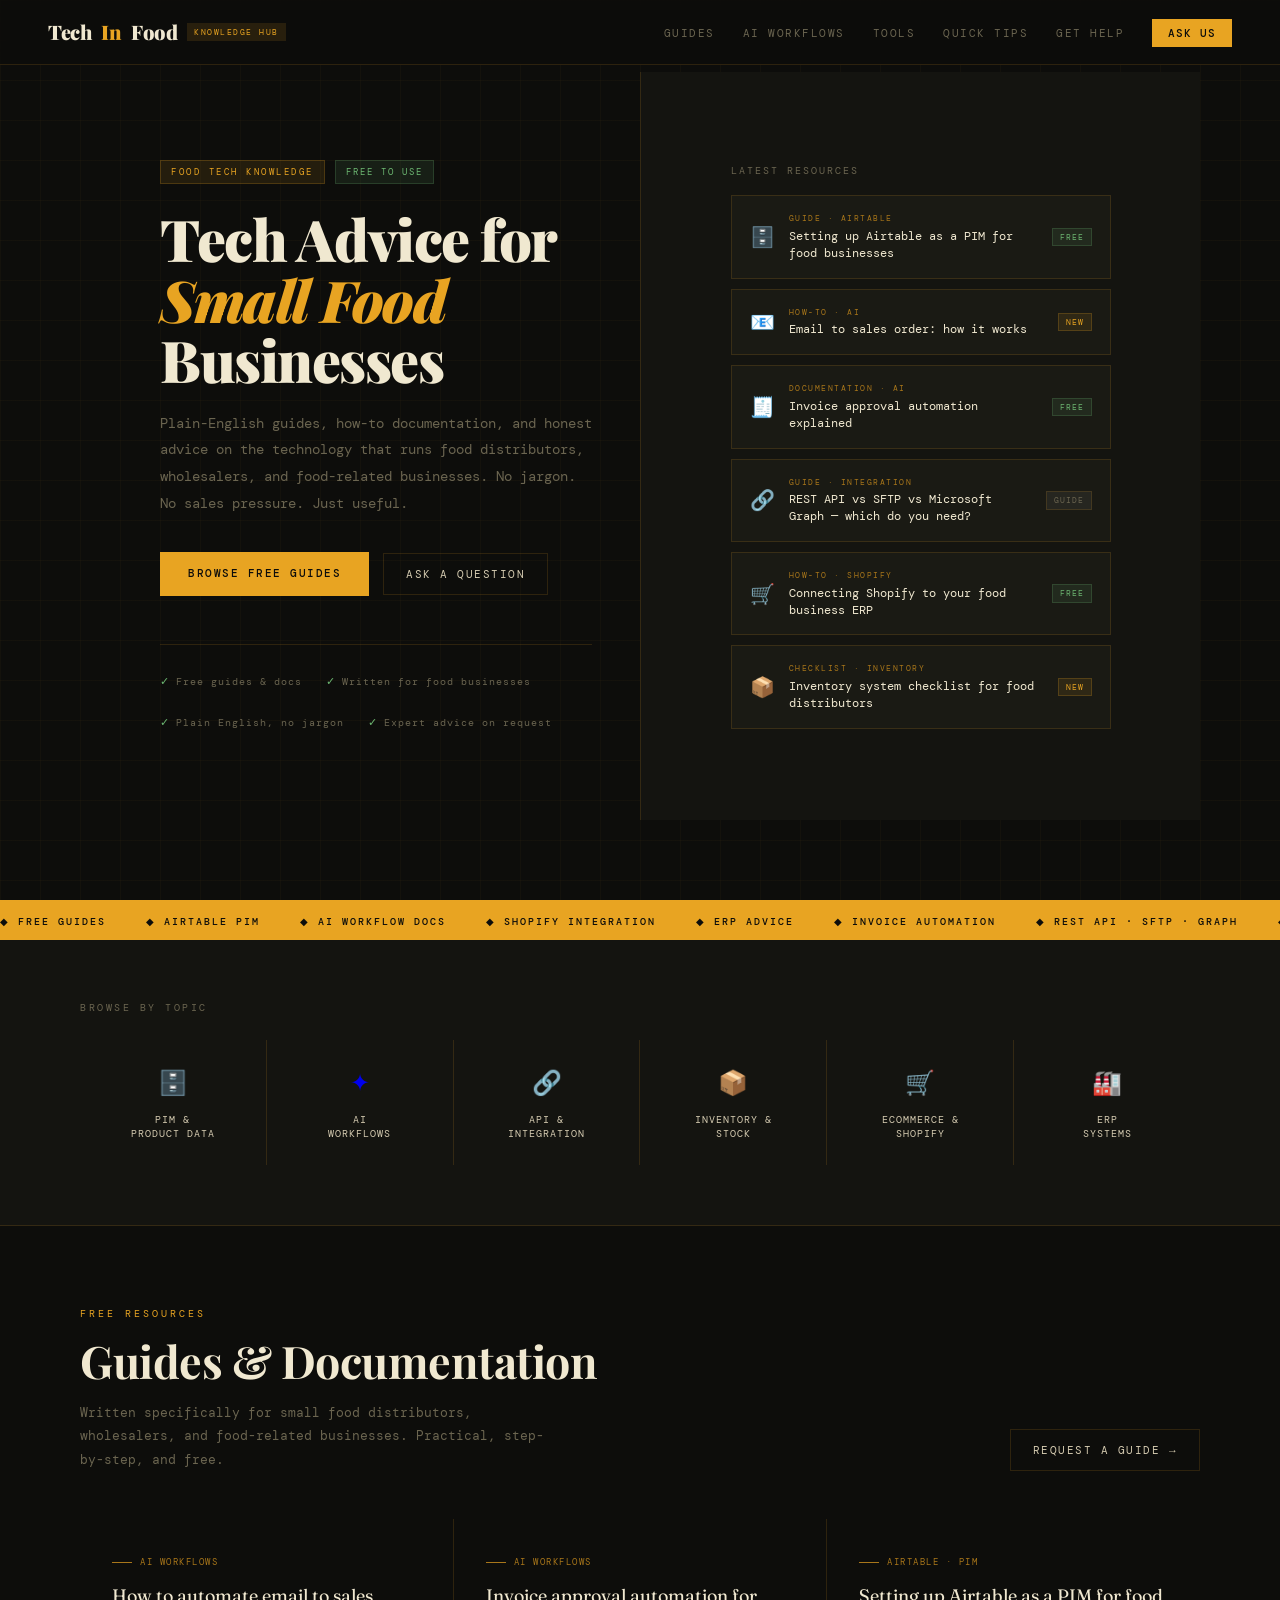
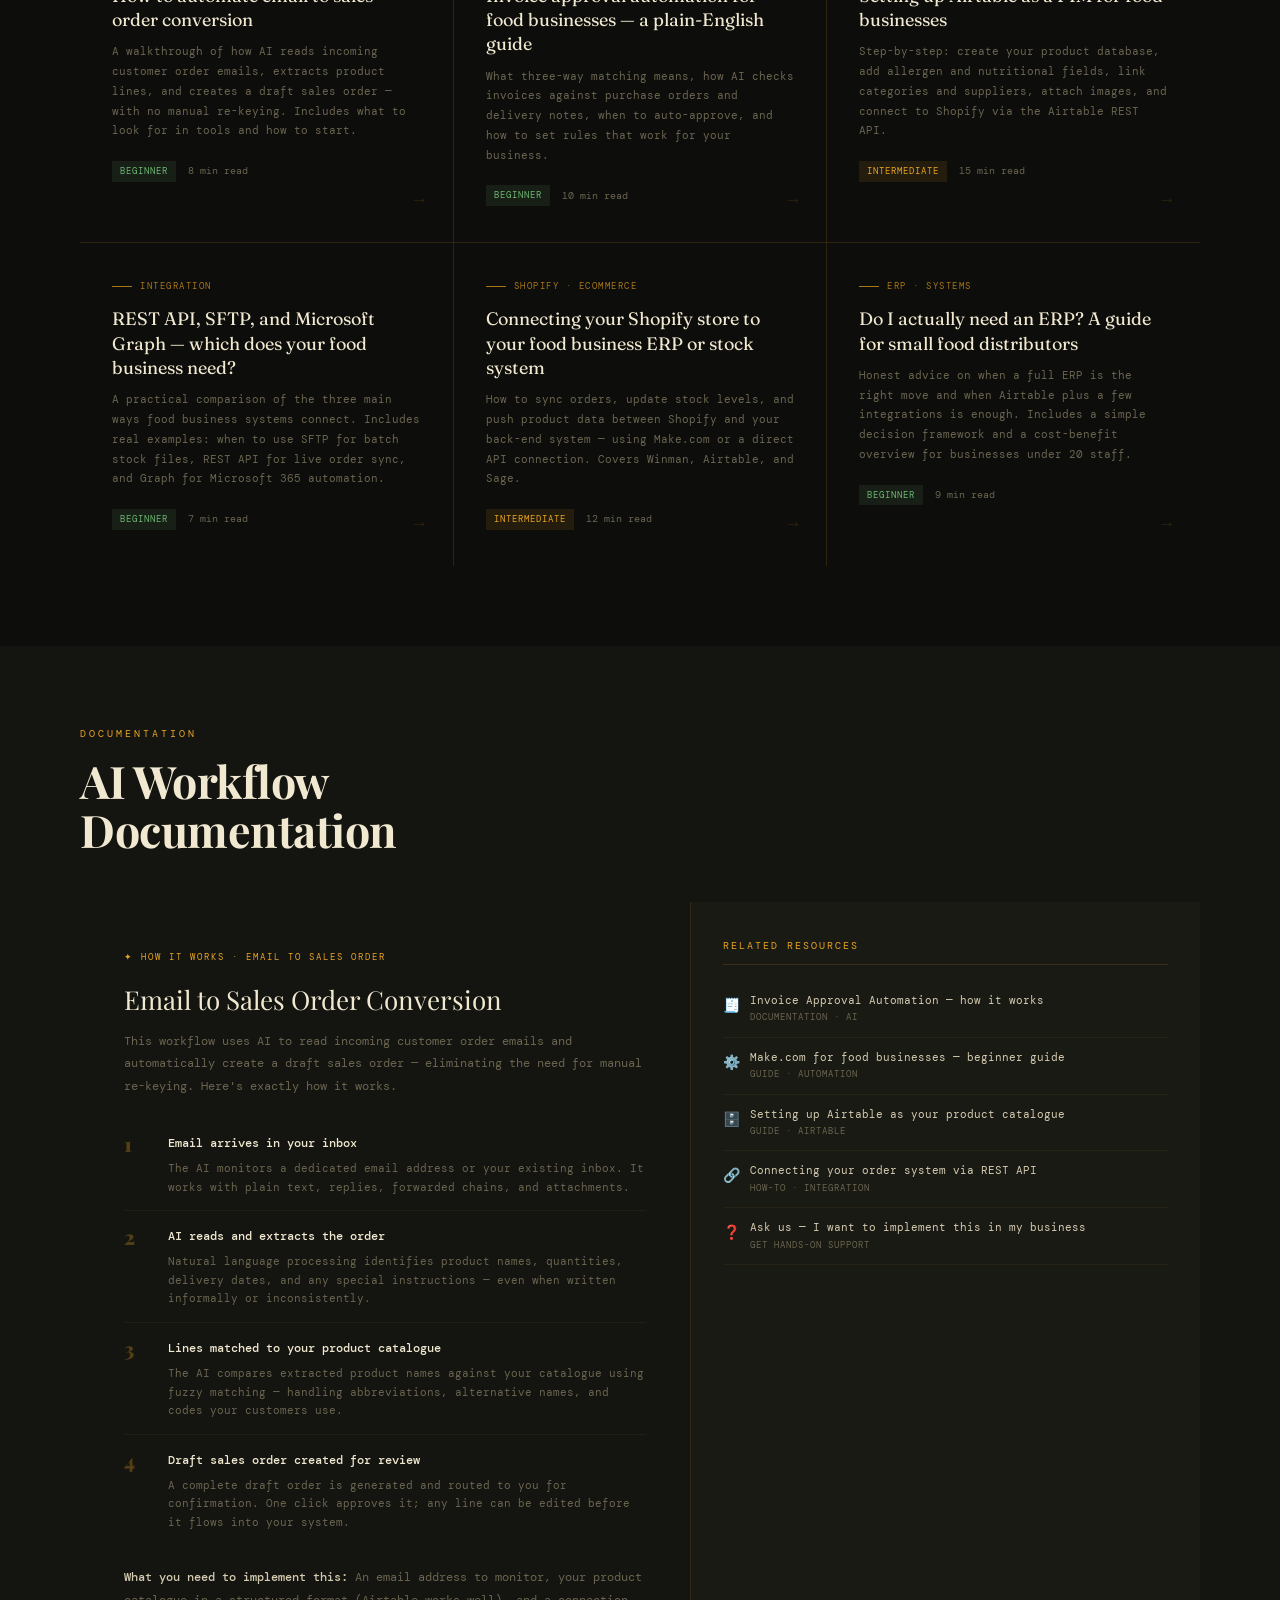
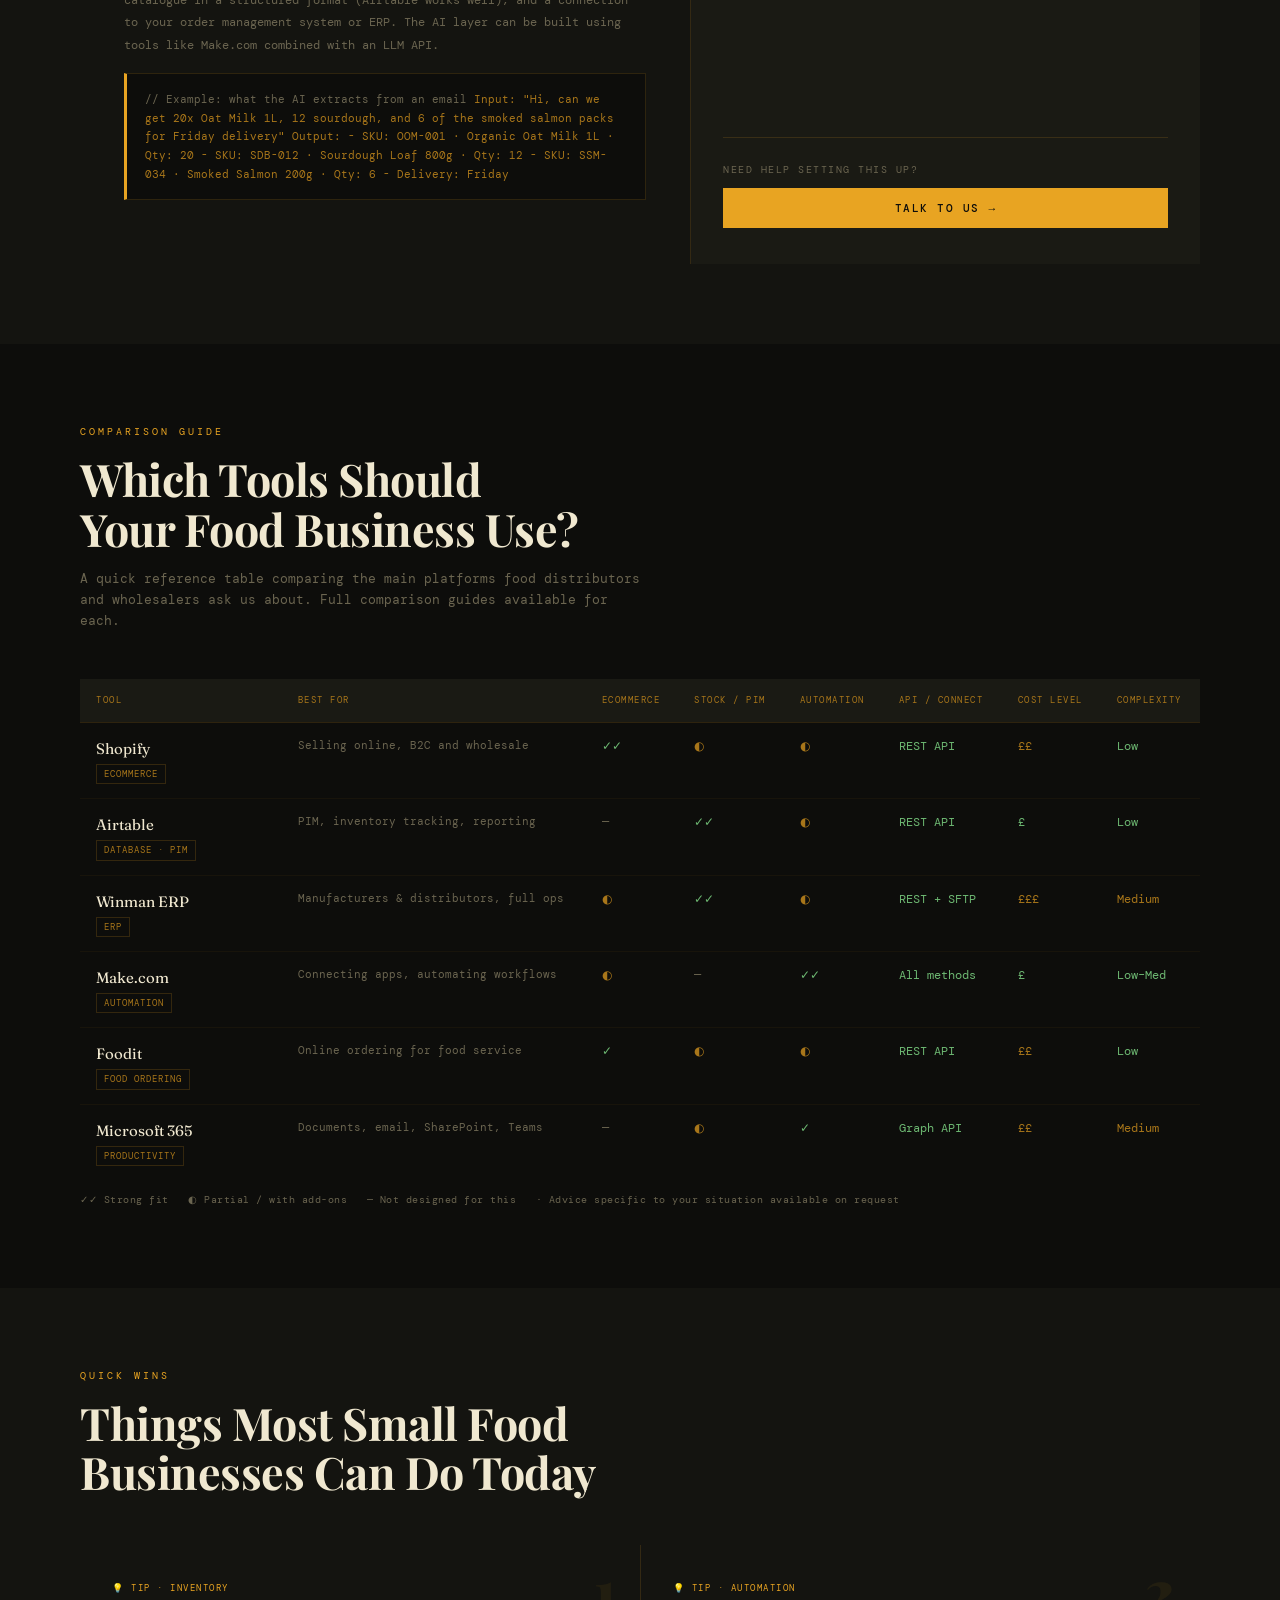
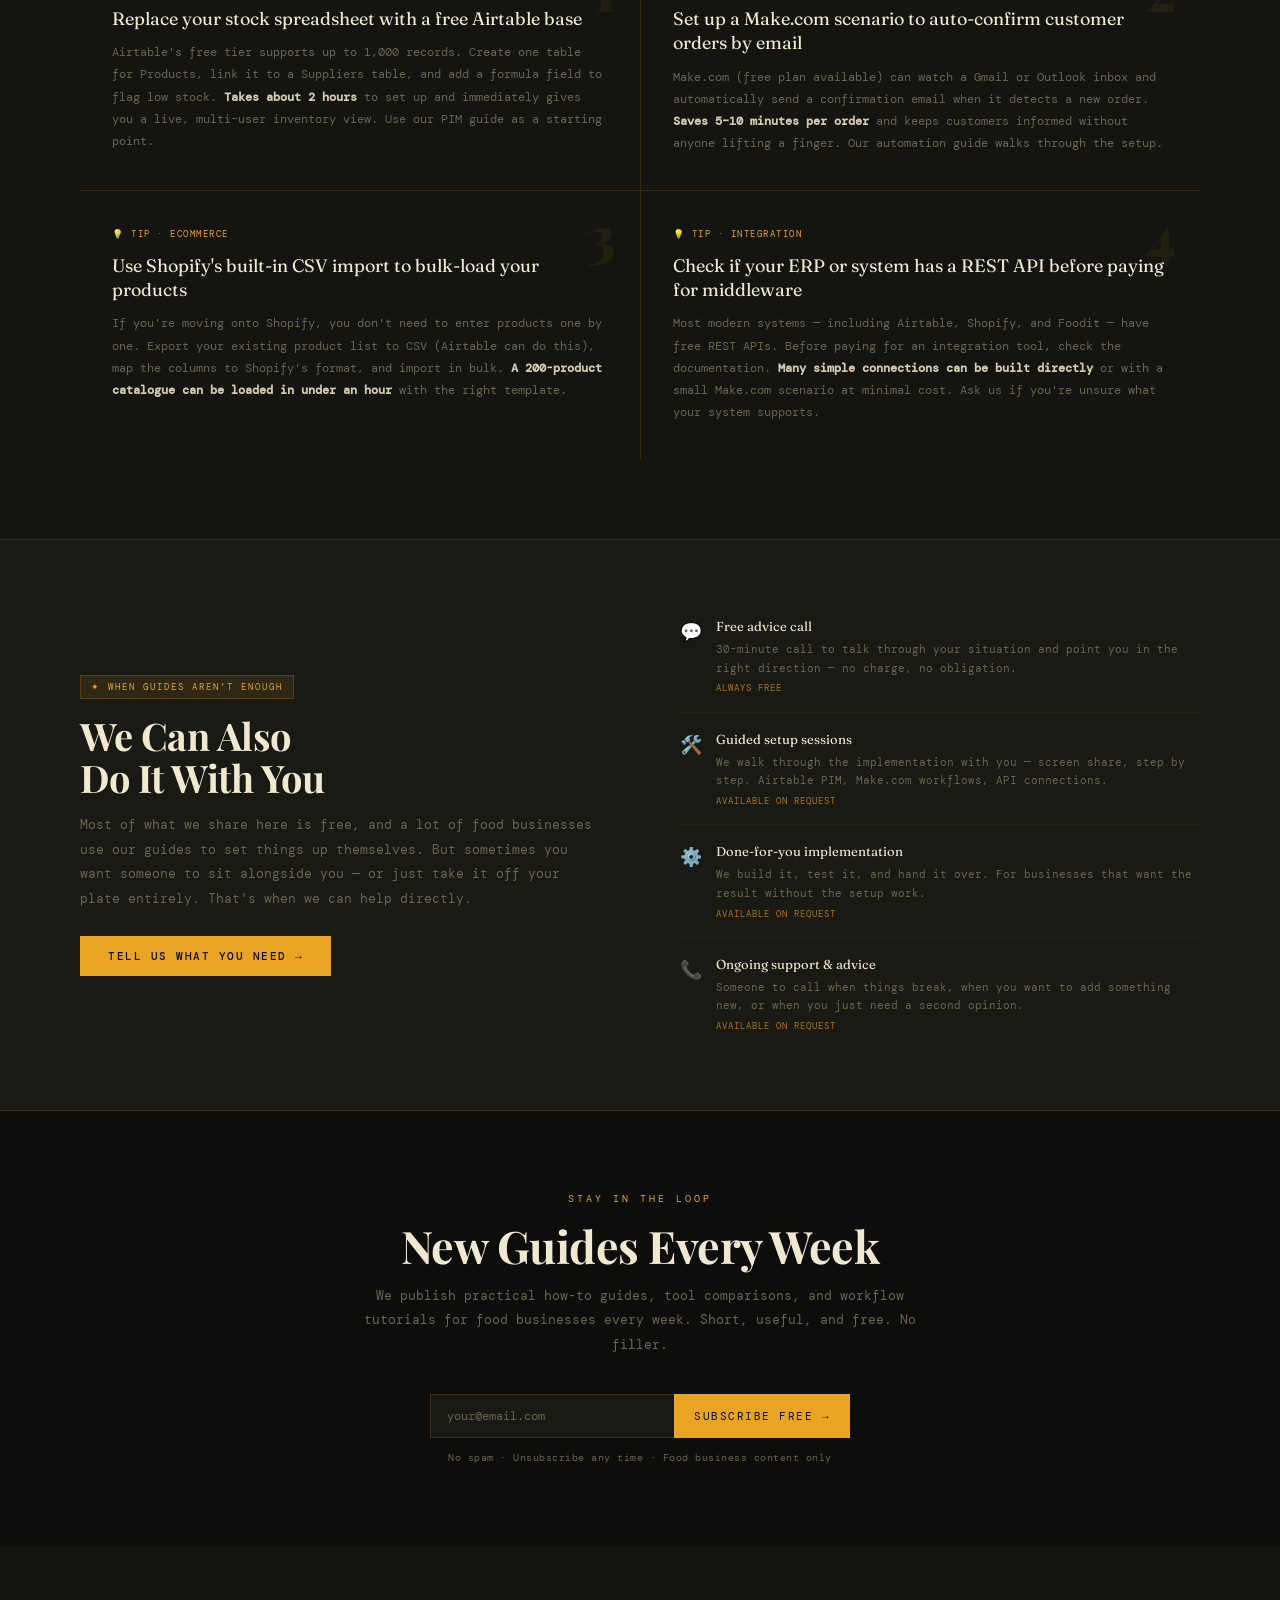
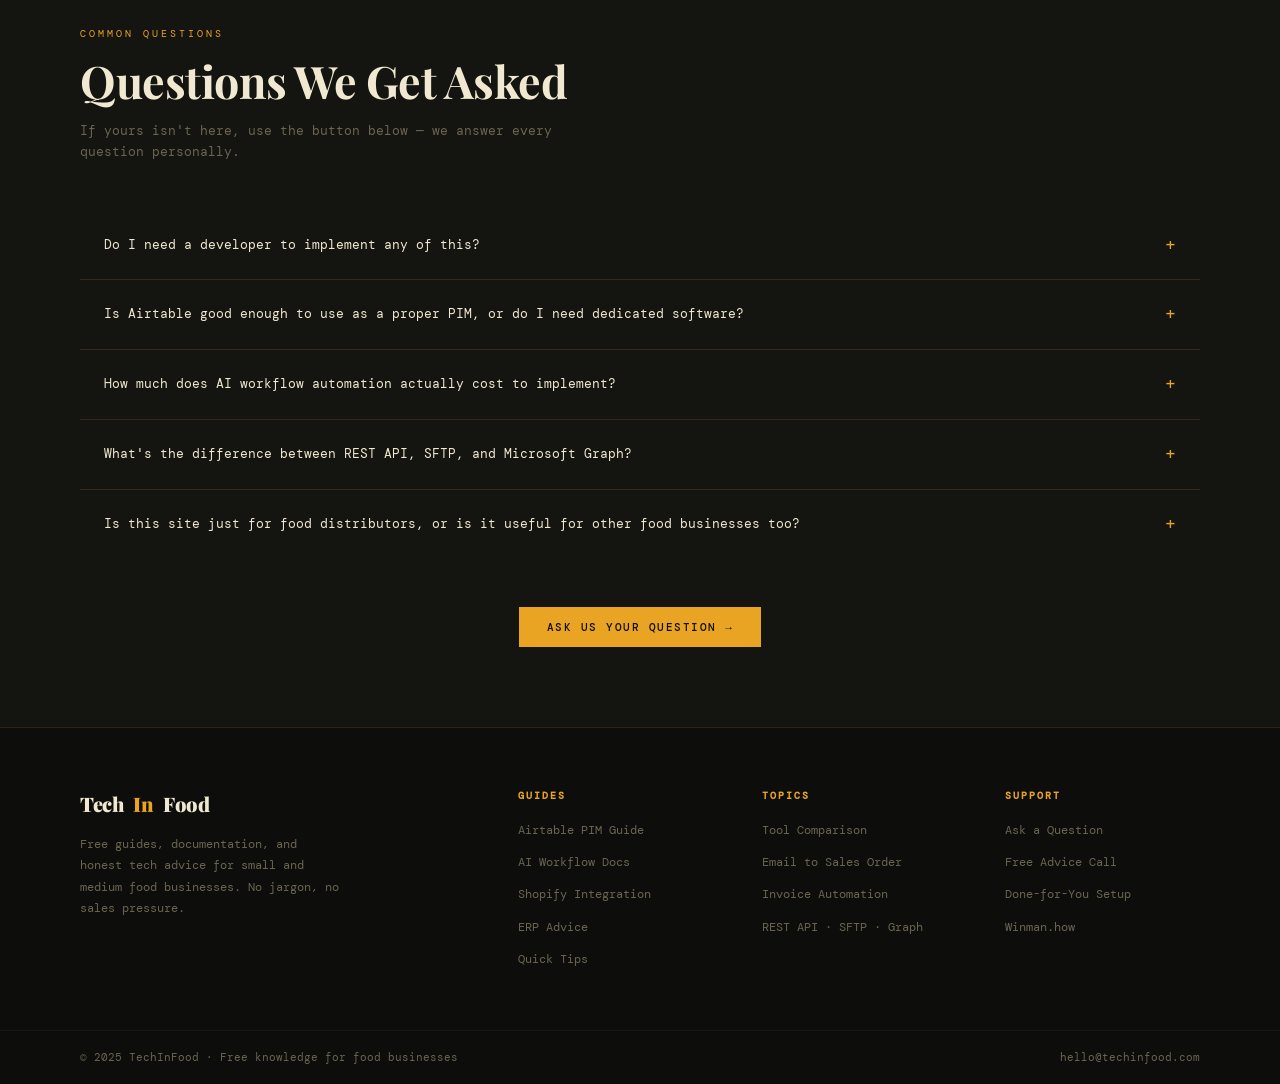
==== index.html @ f3124aec "Add files via upload" ====
<!DOCTYPE html>
<html lang="en">
<head>
<meta charset="UTF-8">
<meta name="viewport" content="width=device-width, initial-scale=1.0">

<title>TechInFood | Free Guides, Documentation & Tech Advice for Small Food Businesses UK</title>
<meta name="description" content="TechInFood is the free knowledge hub for small food distributors, wholesalers, and food businesses. Plain-English guides, how-to documentation, AI workflow tutorials, and expert advice on Airtable PIM, ERP, Shopify, and systems integration. Free to read. No jargon.">
<meta name="keywords" content="food business technology guides UK, Airtable PIM food industry guide, AI sales order automation how to, invoice approval automation food, food distributor software advice, ERP food business documentation, Shopify food ecommerce guide, SFTP food integration, Microsoft Graph food ERP, small food business tech help, food wholesale management tips, food tech knowledge base UK">
<meta name="robots" content="index, follow, max-snippet:-1, max-image-preview:large, max-video-preview:-1">
<meta name="author" content="TechInFood">
<link rel="canonical" href="https://www.techinfood.com/">
<meta property="og:type" content="website">
<meta property="og:title" content="TechInFood | Free Tech Guides & Advice for Small Food Businesses">
<meta property="og:description" content="Plain-English guides, documentation, and advice on AI workflows, PIM, ERP, Shopify, and systems integration — written specifically for small food distributors and food businesses.">
<meta property="og:url" content="https://www.techinfood.com/">
<meta property="og:site_name" content="TechInFood">
<meta property="og:locale" content="en_GB">
<meta name="twitter:card" content="summary_large_image">
<meta name="twitter:title" content="TechInFood | Free Tech Guides for Small Food Businesses UK">
<meta name="twitter:description" content="Free guides, how-to docs, AI workflow tutorials, and honest advice for food distributors, wholesalers, and food-related businesses.">

<script type="application/ld+json">
{
  "@context": "https://schema.org",
  "@type": "Organization",
  "name": "TechInFood",
  "url": "https://www.techinfood.com",
  "description": "TechInFood is a knowledge hub and advisory resource providing free guides, documentation, and expert advice on technology systems for small and medium food businesses in the UK.",
  "email": "hello@techinfood.com",
  "areaServed": {"@type":"Country","name":"United Kingdom"},
  "knowsAbout": ["Food distribution software","AI sales order automation","Invoice approval automation","Airtable PIM","ERP integration","Microsoft Graph","Shopify food ecommerce","SFTP data integration","Food business workflow automation"]
}
</script>

<script type="application/ld+json">
{
  "@context": "https://schema.org",
  "@type": "FAQPage",
  "mainEntity": [
    {"@type":"Question","name":"How do I set up Airtable as a PIM for my food business?","acceptedAnswer":{"@type":"Answer","text":"Airtable can be configured as a Product Information Management system by creating a base with tables for Products, Categories, Allergens, and Channels. Link your product records to allergen and supplier tables, add attachment fields for images, and use the Airtable API to sync data to Shopify or your website. TechInFood provides free step-by-step guides on this setup."}},
    {"@type":"Question","name":"What is email to sales order automation for food distributors?","acceptedAnswer":{"@type":"Answer","text":"Email to sales order automation uses AI to read incoming customer order emails, extract product lines and quantities, match them to your product catalogue, and create a draft sales order in your system. This eliminates manual re-keying of orders and typically processes an email in under 2 seconds."}},
    {"@type":"Question","name":"Which ERP systems work best for small food distributors in the UK?","acceptedAnswer":{"@type":"Answer","text":"For small food distributors in the UK, Winman ERP is a strong option for manufacturers and distributors. Sage is widely used for accounts integration. For very small businesses, Airtable combined with Make.com automation can serve as a lightweight operations system before committing to a full ERP. TechInFood provides comparison guides for each option."}},
    {"@type":"Question","name":"How do I connect Shopify to my food business ERP?","acceptedAnswer":{"@type":"Answer","text":"Shopify connects to most ERP systems via REST API or through middleware platforms like Make.com. The integration typically syncs orders from Shopify into your ERP, pushes stock levels back to Shopify, and updates product information from a central source like Airtable. TechInFood has documentation covering this integration step by step."}},
    {"@type":"Question","name":"What is Microsoft Graph API and how is it used in food businesses?","acceptedAnswer":{"@type":"Answer","text":"Microsoft Graph API provides programmatic access to Microsoft 365 services including SharePoint, Outlook, Teams, Excel, and OneDrive. Food businesses use it to automate document creation, read order emails from Outlook, manage files in SharePoint, and connect Office 365 data to their operational systems."}},
    {"@type":"Question","name":"Is SFTP still relevant for food business integrations?","acceptedAnswer":{"@type":"Answer","text":"Yes. SFTP (Secure File Transfer Protocol) remains essential for food business integrations where real-time APIs aren't available — such as sending daily stock files to wholesale customers, receiving supplier price lists, syncing with legacy ERP systems, and EDI-based order exchange. Many food industry suppliers and retailers still use SFTP as their primary data exchange method."}}
  ]
}
</script>

<link href="https://fonts.googleapis.com/css2?family=Playfair+Display:wght@400;700;900&family=DM+Mono:wght@300;400;500&family=Fraunces:ital,wght@0,300;0,700;1,300&display=swap" rel="stylesheet">
<style>
  :root {
    --bg: #0d0d0b;
    --surface: #141410;
    --panel: #1a1a14;
    --amber: #e8a422;
    --amber-dim: #a8761a;
    --cream: #f0e8d0;
    --muted: #6b6550;
    --text: #d4cab0;
    --green-bright: #6db872;
    --green-soft: #2a3d2b;
    --blue-soft: #1a2035;
    --border: rgba(232,164,34,0.15);
  }

  *, *::before, *::after { box-sizing: border-box; margin: 0; padding: 0; }
  html { scroll-behavior: smooth; }
  body { background: var(--bg); color: var(--text); font-family: 'DM Mono', monospace; font-size: 14px; line-height: 1.6; overflow-x: hidden; }

  /* NAV */
  nav {
    position: fixed; top: 0; left: 0; right: 0; z-index: 100;
    display: flex; align-items: center; justify-content: space-between;
    padding: 16px 48px;
    background: rgba(13,13,11,0.94);
    backdrop-filter: blur(12px);
    border-bottom: 1px solid var(--border);
  }
  .logo { font-family: 'Playfair Display', serif; font-size: 20px; font-weight: 900; color: var(--cream); letter-spacing: -0.5px; display: flex; align-items: center; gap: 10px; }
  .logo span { color: var(--amber); }
  .logo-badge { font-size: 8px; letter-spacing: 1.5px; text-transform: uppercase; background: rgba(232,164,34,0.12); color: var(--amber); padding: 3px 7px; font-family: 'DM Mono', monospace; font-weight: 400; }
  nav ul { list-style: none; display: flex; gap: 28px; align-items: center; }
  nav ul a { color: var(--muted); text-decoration: none; font-size: 11px; letter-spacing: 1.5px; text-transform: uppercase; transition: color 0.2s; }
  nav ul a:hover { color: var(--amber); }
  .nav-cta { background: var(--amber) !important; color: #0d0d0b !important; padding: 7px 16px; font-weight: 500; transition: background 0.2s !important; letter-spacing: 1px !important; }
  .nav-cta:hover { background: var(--cream) !important; }

  /* HERO */
  .hero {
    min-height: 100vh; display: grid; grid-template-columns: 1fr 1fr;
    padding-top: 72px; position: relative; overflow: hidden;
  }
  .hero-grid { position: absolute; inset: 0; background-image: linear-gradient(rgba(232,164,34,0.03) 1px, transparent 1px), linear-gradient(90deg, rgba(232,164,34,0.03) 1px, transparent 1px); background-size: 40px 40px; }
  .hero-left { display: flex; flex-direction: column; justify-content: center; padding: 80px 48px 80px 80px; position: relative; z-index: 2; }
  .hero-eyebrow { display: flex; align-items: center; gap: 10px; margin-bottom: 24px; }
  .eyebrow-tag { font-size: 9px; letter-spacing: 2.5px; text-transform: uppercase; background: rgba(232,164,34,0.1); color: var(--amber); padding: 4px 10px; border: 1px solid rgba(232,164,34,0.2); }
  .eyebrow-free { font-size: 9px; letter-spacing: 2px; text-transform: uppercase; background: rgba(109,184,114,0.1); color: var(--green-bright); padding: 4px 10px; border: 1px solid rgba(109,184,114,0.2); }
  h1 { font-family: 'Playfair Display', serif; font-size: clamp(38px, 4.5vw, 64px); font-weight: 900; line-height: 1.05; color: var(--cream); letter-spacing: -1.5px; margin-bottom: 20px; }
  h1 em { font-style: italic; color: var(--amber); }
  .hero-desc { font-size: 14px; color: var(--muted); line-height: 1.9; max-width: 440px; margin-bottom: 36px; }
  .hero-actions { display: flex; gap: 14px; align-items: center; flex-wrap: wrap; }
  .btn-primary { background: var(--amber); color: #0d0d0b; padding: 13px 28px; font-family: 'DM Mono', monospace; font-size: 11px; letter-spacing: 1.5px; text-transform: uppercase; text-decoration: none; font-weight: 500; transition: all 0.2s; display: inline-block; cursor: pointer; border: none; white-space: nowrap; }
  .btn-primary:hover { background: var(--cream); transform: translateY(-2px); }
  .btn-outline { color: var(--text); padding: 13px 22px; font-family: 'DM Mono', monospace; font-size: 11px; letter-spacing: 1.5px; text-transform: uppercase; text-decoration: none; border: 1px solid var(--border); transition: all 0.2s; display: inline-block; cursor: pointer; background: none; white-space: nowrap; }
  .btn-outline:hover { border-color: var(--amber); color: var(--amber); }
  .hero-trust { margin-top: 48px; padding-top: 28px; border-top: 1px solid var(--border); display: flex; gap: 24px; flex-wrap: wrap; }
  .trust-item { font-size: 10px; letter-spacing: 1px; color: var(--muted); display: flex; align-items: center; gap: 6px; }
  .trust-item::before { content: '✓'; color: var(--green-bright); font-size: 11px; }

  /* HERO RIGHT - resource preview */
  .hero-right { position: relative; display: flex; align-items: center; justify-content: center; background: var(--surface); border-left: 1px solid var(--border); padding: 40px; }
  .doc-stack { width: 100%; max-width: 380px; display: flex; flex-direction: column; gap: 10px; }
  .doc-card { background: var(--panel); border: 1px solid var(--border); padding: 16px 18px; display: flex; align-items: center; gap: 14px; transition: border-color 0.2s, transform 0.2s; cursor: default; }
  .doc-card:hover { border-color: var(--amber-dim); transform: translateX(4px); }
  .doc-icon { font-size: 20px; flex-shrink: 0; }
  .doc-type { font-size: 8px; letter-spacing: 1.5px; text-transform: uppercase; color: var(--amber-dim); margin-bottom: 3px; }
  .doc-title { font-size: 12px; color: var(--cream); line-height: 1.4; }
  .doc-badge { margin-left: auto; flex-shrink: 0; font-size: 8px; letter-spacing: 1px; text-transform: uppercase; padding: 2px 7px; }
  .badge-free { background: rgba(109,184,114,0.1); color: var(--green-bright); border: 1px solid rgba(109,184,114,0.2); }
  .badge-new { background: rgba(232,164,34,0.1); color: var(--amber); border: 1px solid rgba(232,164,34,0.2); }
  .badge-guide { background: rgba(255,255,255,0.05); color: var(--muted); border: 1px solid var(--border); }

  /* TICKER */
  .ticker { background: var(--amber); color: #0d0d0b; overflow: hidden; white-space: nowrap; padding: 9px 0; }
  .ticker-inner { display: inline-block; animation: ticker 40s linear infinite; font-size: 10px; font-weight: 500; letter-spacing: 2px; text-transform: uppercase; }
  @keyframes ticker { 0%{transform:translateX(0)} 100%{transform:translateX(-50%)} }

  /* TOPIC BAND */
  .topics { background: var(--surface); padding: 60px 80px; border-bottom: 1px solid var(--border); }
  .topics-label { font-size: 10px; letter-spacing: 2.5px; text-transform: uppercase; color: var(--muted); margin-bottom: 24px; }
  .topics-grid { display: grid; grid-template-columns: repeat(6, 1fr); gap: 1px; background: var(--border); }
  .topic-tile { background: var(--surface); padding: 24px 20px; text-align: center; cursor: pointer; transition: background 0.2s; text-decoration: none; display: block; }
  .topic-tile:hover { background: var(--panel); }
  .topic-tile-icon { font-size: 24px; margin-bottom: 10px; }
  .topic-tile-label { font-size: 10px; letter-spacing: 1px; text-transform: uppercase; color: var(--text); line-height: 1.4; }

  /* SECTIONS */
  section { padding: 80px 80px; }
  .section-label { font-size: 10px; letter-spacing: 3px; text-transform: uppercase; color: var(--amber); margin-bottom: 14px; }
  h2 { font-family: 'Playfair Display', serif; font-size: clamp(28px, 3.5vw, 46px); font-weight: 700; color: var(--cream); line-height: 1.1; letter-spacing: -0.5px; margin-bottom: 16px; }

  /* GUIDES SECTION */
  .guides { background: var(--bg); }
  .guides-header { display: flex; justify-content: space-between; align-items: flex-end; margin-bottom: 48px; }
  .guides-header-left {}
  .guides-sub { color: var(--muted); font-size: 13px; line-height: 1.8; max-width: 480px; margin-top: 10px; }
  .guides-grid { display: grid; grid-template-columns: repeat(3, 1fr); gap: 1px; background: var(--border); }
  .guide-card { background: var(--bg); padding: 36px 32px; position: relative; overflow: hidden; transition: background 0.25s; text-decoration: none; display: block; color: inherit; }
  .guide-card:hover { background: var(--panel); }
  .guide-card::after { content: '→'; position: absolute; bottom: 28px; right: 28px; font-size: 18px; color: var(--border); transition: color 0.2s, transform 0.2s; }
  .guide-card:hover::after { color: var(--amber); transform: translate(4px, -2px); }
  .guide-cat { font-size: 9px; letter-spacing: 1.5px; text-transform: uppercase; color: var(--amber-dim); margin-bottom: 14px; display: flex; align-items: center; gap: 8px; }
  .guide-cat::before { content: ''; display: block; width: 20px; height: 1px; background: var(--amber-dim); }
  .guide-title { font-family: 'Fraunces', serif; font-size: 18px; color: var(--cream); margin-bottom: 10px; line-height: 1.35; }
  .guide-excerpt { font-size: 11px; color: var(--muted); line-height: 1.8; margin-bottom: 20px; }
  .guide-meta { display: flex; gap: 12px; align-items: center; }
  .guide-level { font-size: 9px; letter-spacing: 1px; text-transform: uppercase; padding: 3px 8px; }
  .level-beginner { background: rgba(109,184,114,0.1); color: var(--green-bright); }
  .level-intermediate { background: rgba(232,164,34,0.1); color: var(--amber); }
  .level-advanced { background: rgba(192,57,43,0.1); color: #e07060; }
  .guide-time { font-size: 10px; color: var(--muted); }

  /* AI WORKFLOWS DOCS */
  .ai-docs { background: var(--surface); }
  .ai-docs-grid { display: grid; grid-template-columns: 1.2fr 1fr; gap: 1px; background: var(--border); margin-top: 48px; }
  .ai-doc-main { background: var(--surface); padding: 48px 44px; }
  .ai-doc-sidebar { background: var(--panel); padding: 36px 32px; display: flex; flex-direction: column; gap: 0; }
  .ai-doc-tag { font-size: 9px; letter-spacing: 2px; text-transform: uppercase; color: var(--amber); margin-bottom: 20px; }
  .ai-doc-title { font-family: 'Playfair Display', serif; font-size: 26px; color: var(--cream); margin-bottom: 14px; line-height: 1.2; }
  .ai-doc-body { font-size: 12px; color: var(--muted); line-height: 1.9; }
  .ai-doc-body p { margin-bottom: 14px; }
  .ai-doc-body strong { color: var(--text); font-weight: 500; }
  .code-block { background: var(--bg); border: 1px solid var(--border); border-left: 3px solid var(--amber); padding: 16px 18px; font-size: 11px; color: var(--amber-dim); margin: 16px 0; line-height: 1.7; overflow-x: auto; }
  .code-block .comment { color: var(--muted); }
  .doc-steps { display: flex; flex-direction: column; gap: 0; margin: 20px 0; }
  .doc-step { display: flex; gap: 16px; padding: 14px 0; border-bottom: 1px solid rgba(232,164,34,0.06); }
  .doc-step:last-child { border-bottom: none; }
  .doc-step-num { font-family: 'Playfair Display', serif; font-size: 20px; color: rgba(232,164,34,0.3); font-weight: 900; flex-shrink: 0; width: 28px; line-height: 1; padding-top: 2px; }
  .doc-step-content {}
  .doc-step-title { font-size: 12px; color: var(--cream); margin-bottom: 4px; font-weight: 500; }
  .doc-step-desc { font-size: 11px; color: var(--muted); line-height: 1.7; }
  .sidebar-title { font-size: 10px; letter-spacing: 2px; text-transform: uppercase; color: var(--amber); margin-bottom: 16px; padding-bottom: 10px; border-bottom: 1px solid var(--border); }
  .sidebar-link { display: flex; align-items: flex-start; gap: 10px; padding: 12px 0; border-bottom: 1px solid rgba(232,164,34,0.06); cursor: pointer; text-decoration: none; transition: padding-left 0.2s; }
  .sidebar-link:hover { padding-left: 4px; }
  .sidebar-link:last-child { border-bottom: none; }
  .sidebar-link-icon { font-size: 14px; flex-shrink: 0; margin-top: 1px; }
  .sidebar-link-title { font-size: 11px; color: var(--text); line-height: 1.4; margin-bottom: 2px; }
  .sidebar-link-type { font-size: 9px; letter-spacing: 1px; text-transform: uppercase; color: var(--muted); }

  /* TOOL COMPARISON */
  .tools { background: var(--bg); }
  .tool-matrix { margin-top: 48px; overflow-x: auto; }
  .tool-matrix table { width: 100%; border-collapse: collapse; font-size: 12px; }
  .tool-matrix th { background: var(--panel); padding: 14px 16px; text-align: left; font-size: 9px; letter-spacing: 1.5px; text-transform: uppercase; color: var(--amber-dim); border-bottom: 1px solid var(--border); font-weight: 400; }
  .tool-matrix td { padding: 14px 16px; border-bottom: 1px solid rgba(232,164,34,0.05); color: var(--text); vertical-align: top; }
  .tool-matrix tr:hover td { background: rgba(232,164,34,0.02); }
  .tool-matrix tr:last-child td { border-bottom: none; }
  .tool-name { font-family: 'Fraunces', serif; font-size: 15px; color: var(--cream); }
  .tool-type { font-size: 9px; letter-spacing: 1px; text-transform: uppercase; color: var(--amber-dim); border: 1px solid rgba(168,118,26,0.25); padding: 2px 7px; display: inline-block; margin-top: 3px; }
  .check { color: var(--green-bright); }
  .dash { color: var(--muted); }
  .partial { color: var(--amber-dim); }

  /* TIPS / QUICK WINS */
  .tips { background: var(--surface); }
  .tips-grid { display: grid; grid-template-columns: repeat(2, 1fr); gap: 1px; background: var(--border); margin-top: 48px; }
  .tip-card { background: var(--surface); padding: 36px 32px; position: relative; overflow: hidden; transition: background 0.2s; }
  .tip-card:hover { background: var(--panel); }
  .tip-num { font-family: 'Playfair Display', serif; font-size: 56px; color: rgba(232,164,34,0.07); font-weight: 900; position: absolute; top: 16px; right: 24px; line-height: 1; }
  .tip-label { font-size: 9px; letter-spacing: 1.5px; text-transform: uppercase; color: var(--amber); margin-bottom: 12px; }
  .tip-title { font-family: 'Fraunces', serif; font-size: 18px; color: var(--cream); margin-bottom: 10px; line-height: 1.35; }
  .tip-body { font-size: 12px; color: var(--muted); line-height: 1.85; }
  .tip-body strong { color: var(--text); }

  /* ASK US / SERVICE LIGHT */
  .ask-us { background: var(--panel); border-top: 1px solid var(--border); border-bottom: 1px solid var(--border); padding: 60px 80px; }
  .ask-us-inner { display: grid; grid-template-columns: 1fr 1fr; gap: 80px; align-items: center; }
  .ask-us-badge { font-size: 9px; letter-spacing: 2px; text-transform: uppercase; background: rgba(232,164,34,0.1); color: var(--amber); padding: 4px 10px; display: inline-block; margin-bottom: 16px; border: 1px solid rgba(232,164,34,0.2); }
  .ask-us h2 { font-size: clamp(24px, 3vw, 38px); margin-bottom: 14px; }
  .ask-us-desc { font-size: 13px; color: var(--muted); line-height: 1.9; margin-bottom: 24px; }
  .ask-us-services { display: flex; flex-direction: column; gap: 0; }
  .ask-service { display: flex; gap: 14px; padding: 16px 0; border-bottom: 1px solid rgba(232,164,34,0.06); align-items: flex-start; }
  .ask-service:last-child { border-bottom: none; }
  .ask-service-icon { font-size: 18px; flex-shrink: 0; margin-top: 2px; }
  .ask-service-title { font-size: 13px; color: var(--cream); margin-bottom: 3px; font-family: 'Fraunces', serif; }
  .ask-service-desc { font-size: 11px; color: var(--muted); line-height: 1.7; }
  .ask-service-label { font-size: 9px; letter-spacing: 1px; text-transform: uppercase; color: var(--amber-dim); margin-top: 4px; }

  /* NEWSLETTER / COMMUNITY */
  .community { background: var(--bg); padding: 80px; text-align: center; }
  .community-inner { max-width: 560px; margin: 0 auto; }
  .community h2 { margin-bottom: 14px; }
  .community-desc { font-size: 13px; color: var(--muted); line-height: 1.9; margin-bottom: 36px; }
  .subscribe-form { display: flex; gap: 0; max-width: 420px; margin: 0 auto; }
  .subscribe-form input { flex: 1; padding: 13px 16px; background: var(--panel); border: 1px solid var(--border); border-right: none; font-family: 'DM Mono', monospace; font-size: 12px; color: var(--text); outline: none; transition: border-color 0.2s; }
  .subscribe-form input:focus { border-color: var(--amber); }
  .subscribe-form input::placeholder { color: var(--muted); }
  .subscribe-form button { background: var(--amber); color: #0d0d0b; border: none; padding: 13px 20px; font-family: 'DM Mono', monospace; font-size: 11px; letter-spacing: 1.5px; text-transform: uppercase; cursor: pointer; transition: background 0.2s; white-space: nowrap; }
  .subscribe-form button:hover { background: var(--cream); }
  .subscribe-note { margin-top: 12px; font-size: 10px; color: var(--muted); letter-spacing: 0.5px; }

  /* FAQ */
  .faq { background: var(--surface); }
  .faq-list { display: flex; flex-direction: column; gap: 1px; background: var(--border); margin-top: 48px; }
  .faq-item { background: var(--surface); }
  .faq-q { padding: 20px 24px; display: flex; justify-content: space-between; align-items: center; cursor: pointer; gap: 20px; font-size: 13px; color: var(--cream); transition: background 0.2s; user-select: none; }
  .faq-q:hover { background: var(--panel); }
  .faq-icon { font-size: 18px; color: var(--amber); flex-shrink: 0; transition: transform 0.3s; }
  .faq-q.open .faq-icon { transform: rotate(45deg); }
  .faq-a { max-height: 0; overflow: hidden; transition: max-height 0.4s ease, padding 0.3s ease; font-size: 12px; color: var(--muted); line-height: 1.9; padding: 0 24px; }
  .faq-a.open { max-height: 320px; padding: 0 24px 22px; }

  /* FOOTER */
  footer { background: var(--bg); padding: 60px 80px; border-top: 1px solid var(--border); display: grid; grid-template-columns: 2fr 1fr 1fr 1fr; gap: 48px; }
  .footer-brand .logo { margin-bottom: 14px; }
  .footer-desc { font-size: 12px; color: var(--muted); line-height: 1.8; max-width: 260px; }
  .footer-col h4 { font-size: 10px; letter-spacing: 2px; text-transform: uppercase; color: var(--amber); margin-bottom: 14px; }
  .footer-col ul { list-style: none; display: flex; flex-direction: column; gap: 10px; }
  .footer-col ul a { font-size: 12px; color: var(--muted); text-decoration: none; transition: color 0.2s; cursor: pointer; }
  .footer-col ul a:hover { color: var(--text); }
  .footer-bottom { background: var(--bg); padding: 18px 80px; border-top: 1px solid rgba(232,164,34,0.06); display: flex; justify-content: space-between; font-size: 11px; color: var(--muted); }

  /* MODAL */
  .modal-overlay { display: none; position: fixed; inset: 0; background: rgba(13,13,11,0.88); z-index: 200; align-items: center; justify-content: center; backdrop-filter: blur(6px); }
  .modal-overlay.open { display: flex; }
  .modal { background: var(--panel); border: 1px solid var(--border); padding: 44px; max-width: 440px; width: 90%; position: relative; animation: modalIn 0.3s ease; }
  @keyframes modalIn { from{transform:translateY(20px);opacity:0} to{transform:none;opacity:1} }
  .modal-close { position: absolute; top: 14px; right: 18px; background: none; border: none; color: var(--muted); font-size: 16px; cursor: pointer; transition: color 0.2s; }
  .modal-close:hover { color: var(--cream); }
  .modal h3 { font-family: 'Playfair Display', serif; font-size: 22px; color: var(--cream); margin-bottom: 8px; }
  .modal p { font-size: 12px; color: var(--muted); line-height: 1.8; margin-bottom: 22px; }
  .modal-form { display: flex; flex-direction: column; gap: 10px; }
  .modal-form input, .modal-form select, .modal-form textarea { background: var(--bg); border: 1px solid var(--border); padding: 11px 13px; font-family: 'DM Mono', monospace; font-size: 12px; color: var(--text); outline: none; transition: border-color 0.2s; }
  .modal-form input:focus, .modal-form select:focus, .modal-form textarea:focus { border-color: var(--amber); }
  .modal-form input::placeholder, .modal-form textarea::placeholder { color: var(--muted); }
  .modal-form select { color: var(--muted); appearance: none; }
  .modal-form select option { background: var(--panel); color: var(--text); }
  .modal-form textarea { resize: none; height: 80px; }
  .modal-submit { background: var(--amber); color: #0d0d0b; border: none; padding: 13px; font-family: 'DM Mono', monospace; font-size: 11px; letter-spacing: 1.5px; text-transform: uppercase; font-weight: 500; cursor: pointer; transition: background 0.2s; margin-top: 4px; }
  .modal-submit:hover { background: var(--cream); }
  .modal-note { font-size: 10px; color: var(--muted); text-align: center; margin-top: 8px; letter-spacing: 0.5px; }

  /* STATUS DOT */
  .status-dot { width: 7px; height: 7px; border-radius: 50%; background: var(--green-bright); display: inline-block; animation: pulse 2s ease-in-out infinite; }
  @keyframes pulse { 0%,100%{opacity:1} 50%{opacity:0.4} }

  /* REVEAL */
  .reveal { opacity: 0; transform: translateY(18px); transition: opacity 0.6s ease, transform 0.6s ease; }
  .reveal.visible { opacity: 1; transform: none; }

  @media (max-width: 960px) {
    nav { padding: 14px 20px; }
    nav ul { display: none; }
    .hero { grid-template-columns: 1fr; }
    .hero-left { padding: 80px 24px 48px; }
    .hero-right { display: none; }
    section, .ask-us, .community { padding: 56px 24px; }
    .topics { padding: 40px 24px; }
    .topics-grid { grid-template-columns: repeat(3, 1fr); }
    .guides-grid { grid-template-columns: 1fr; }
    .ai-docs-grid { grid-template-columns: 1fr; }
    .tips-grid { grid-template-columns: 1fr; }
    .ask-us-inner { grid-template-columns: 1fr; gap: 36px; }
    footer { grid-template-columns: 1fr 1fr; padding: 40px 24px; gap: 28px; }
    .footer-bottom { padding: 14px 24px; flex-direction: column; gap: 6px; }
    .subscribe-form { flex-direction: column; }
    .subscribe-form input { border-right: 1px solid var(--border); border-bottom: none; }
    .guides-header { flex-direction: column; align-items: flex-start; gap: 16px; }
  }
</style>
</head>
<body>

<!-- MODAL -->
<div class="modal-overlay" id="modal">
  <div class="modal" id="modal-inner">
    <button class="modal-close" onclick="closeModal()">✕</button>
    <div class="section-label" style="margin-bottom:10px;">Ask us anything</div>
    <h3>Send us your question</h3>
    <p>Can't find the answer in our guides? We're happy to help — whether it's a quick question or something you need hands-on support with.</p>
    <div class="modal-form">
      <input type="text" placeholder="Your name" />
      <input type="email" id="modal-email" placeholder="Your email" />
      <input type="text" placeholder="Business name (optional)" />
      <select>
        <option value="" disabled selected>Topic area</option>
        <option>Airtable PIM setup</option>
        <option>AI email to sales order</option>
        <option>Invoice approval automation</option>
        <option>Shopify integration</option>
        <option>ERP / Winman</option>
        <option>SFTP or REST API connection</option>
        <option>Microsoft Graph / M365</option>
        <option>General tech advice</option>
        <option>I need hands-on help</option>
      </select>
      <textarea placeholder="What would you like to know or discuss?"></textarea>
      <button class="modal-submit" onclick="submitForm()">Send question →</button>
      <div class="modal-note">We reply within 1 business day · No spam</div>
    </div>
  </div>
</div>

<!-- NAV -->
<nav>
  <div class="logo">Tech<span>In</span>Food <span class="logo-badge">Knowledge Hub</span></div>
  <ul>
    <li><a href="#guides">Guides</a></li>
    <li><a href="#ai-docs">AI Workflows</a></li>
    <li><a href="#tools">Tools</a></li>
    <li><a href="#tips">Quick Tips</a></li>
    <li><a href="#ask-us">Get Help</a></li>
    <li><a href="#" onclick="openModal()" class="nav-cta">Ask Us</a></li>
  </ul>
</nav>

<!-- HERO -->
<section class="hero" id="home">
  <div class="hero-grid"></div>
  <div class="hero-left">
    <div class="hero-eyebrow">
      <span class="eyebrow-tag">Food Tech Knowledge</span>
      <span class="eyebrow-free">Free to use</span>
    </div>
    <h1>Tech Advice for<br><em>Small Food</em><br>Businesses</h1>
    <p class="hero-desc">Plain-English guides, how-to documentation, and honest advice on the technology that runs food distributors, wholesalers, and food-related businesses. No jargon. No sales pressure. Just useful.</p>
    <div class="hero-actions">
      <a href="#guides" class="btn-primary">Browse free guides</a>
      <button class="btn-outline" onclick="openModal()">Ask a question</button>
    </div>
    <div class="hero-trust">
      <span class="trust-item">Free guides &amp; docs</span>
      <span class="trust-item">Written for food businesses</span>
      <span class="trust-item">Plain English, no jargon</span>
      <span class="trust-item">Expert advice on request</span>
    </div>
  </div>
  <div class="hero-right">
    <div class="doc-stack">
      <div style="font-size:10px;letter-spacing:2px;text-transform:uppercase;color:var(--muted);margin-bottom:6px;">Latest resources</div>
      <div class="doc-card">
        <div class="doc-icon">🗄️</div>
        <div>
          <div class="doc-type">Guide · Airtable</div>
          <div class="doc-title">Setting up Airtable as a PIM for food businesses</div>
        </div>
        <span class="doc-badge badge-free">Free</span>
      </div>
      <div class="doc-card">
        <div class="doc-icon">📧</div>
        <div>
          <div class="doc-type">How-to · AI</div>
          <div class="doc-title">Email to sales order: how it works</div>
        </div>
        <span class="doc-badge badge-new">New</span>
      </div>
      <div class="doc-card">
        <div class="doc-icon">🧾</div>
        <div>
          <div class="doc-type">Documentation · AI</div>
          <div class="doc-title">Invoice approval automation explained</div>
        </div>
        <span class="doc-badge badge-free">Free</span>
      </div>
      <div class="doc-card">
        <div class="doc-icon">🔗</div>
        <div>
          <div class="doc-type">Guide · Integration</div>
          <div class="doc-title">REST API vs SFTP vs Microsoft Graph — which do you need?</div>
        </div>
        <span class="doc-badge badge-guide">Guide</span>
      </div>
      <div class="doc-card">
        <div class="doc-icon">🛒</div>
        <div>
          <div class="doc-type">How-to · Shopify</div>
          <div class="doc-title">Connecting Shopify to your food business ERP</div>
        </div>
        <span class="doc-badge badge-free">Free</span>
      </div>
      <div class="doc-card">
        <div class="doc-icon">📦</div>
        <div>
          <div class="doc-type">Checklist · Inventory</div>
          <div class="doc-title">Inventory system checklist for food distributors</div>
        </div>
        <span class="doc-badge badge-new">New</span>
      </div>
    </div>
  </div>
</section>

<!-- TICKER -->
<div class="ticker">
  <div class="ticker-inner">◆ FREE GUIDES &nbsp;&nbsp;&nbsp; ◆ AIRTABLE PIM &nbsp;&nbsp;&nbsp; ◆ AI WORKFLOW DOCS &nbsp;&nbsp;&nbsp; ◆ SHOPIFY INTEGRATION &nbsp;&nbsp;&nbsp; ◆ ERP ADVICE &nbsp;&nbsp;&nbsp; ◆ INVOICE AUTOMATION &nbsp;&nbsp;&nbsp; ◆ REST API · SFTP · GRAPH &nbsp;&nbsp;&nbsp; ◆ FOOD DISTRIBUTOR TECH &nbsp;&nbsp;&nbsp; ◆ PLAIN ENGLISH TUTORIALS &nbsp;&nbsp;&nbsp; ◆ FREE GUIDES &nbsp;&nbsp;&nbsp; ◆ AIRTABLE PIM &nbsp;&nbsp;&nbsp; ◆ AI WORKFLOW DOCS &nbsp;&nbsp;&nbsp; ◆ SHOPIFY INTEGRATION &nbsp;&nbsp;&nbsp; ◆ ERP ADVICE &nbsp;&nbsp;&nbsp; ◆ INVOICE AUTOMATION &nbsp;&nbsp;&nbsp; ◆ REST API · SFTP · GRAPH &nbsp;&nbsp;&nbsp; ◆ FOOD DISTRIBUTOR TECH &nbsp;&nbsp;&nbsp; ◆ PLAIN ENGLISH TUTORIALS &nbsp;&nbsp;&nbsp;</div>
</div>

<!-- TOPICS -->
<div class="topics">
  <div class="topics-label">Browse by topic</div>
  <div class="topics-grid">
    <a href="#guides" class="topic-tile"><div class="topic-tile-icon">🗄️</div><div class="topic-tile-label">PIM &amp;<br>Product Data</div></a>
    <a href="#ai-docs" class="topic-tile"><div class="topic-tile-icon">✦</div><div class="topic-tile-label">AI<br>Workflows</div></a>
    <a href="#guides" class="topic-tile"><div class="topic-tile-icon">🔗</div><div class="topic-tile-label">API &amp;<br>Integration</div></a>
    <a href="#guides" class="topic-tile"><div class="topic-tile-icon">📦</div><div class="topic-tile-label">Inventory &amp;<br>Stock</div></a>
    <a href="#tools" class="topic-tile"><div class="topic-tile-icon">🛒</div><div class="topic-tile-label">eCommerce &amp;<br>Shopify</div></a>
    <a href="#guides" class="topic-tile"><div class="topic-tile-icon">🏭</div><div class="topic-tile-label">ERP<br>Systems</div></a>
  </div>
</div>

<!-- GUIDES -->
<section class="guides" id="guides" aria-label="Free guides for small food businesses">
  <div class="guides-header reveal">
    <div class="guides-header-left">
      <div class="section-label">Free resources</div>
      <h2>Guides &amp; Documentation</h2>
      <p class="guides-sub">Written specifically for small food distributors, wholesalers, and food-related businesses. Practical, step-by-step, and free.</p>
    </div>
    <button class="btn-outline" onclick="openModal()">Request a guide →</button>
  </div>
  <div class="guides-grid">
    <a href="#ai-docs" class="guide-card reveal">
      <div class="guide-cat">AI Workflows</div>
      <div class="guide-title">How to automate email to sales order conversion</div>
      <div class="guide-excerpt">A walkthrough of how AI reads incoming customer order emails, extracts product lines, and creates a draft sales order — with no manual re-keying. Includes what to look for in tools and how to start.</div>
      <div class="guide-meta"><span class="guide-level level-beginner">Beginner</span><span class="guide-time">8 min read</span></div>
    </a>
    <a href="#ai-docs" class="guide-card reveal">
      <div class="guide-cat">AI Workflows</div>
      <div class="guide-title">Invoice approval automation for food businesses — a plain-English guide</div>
      <div class="guide-excerpt">What three-way matching means, how AI checks invoices against purchase orders and delivery notes, when to auto-approve, and how to set rules that work for your business.</div>
      <div class="guide-meta"><span class="guide-level level-beginner">Beginner</span><span class="guide-time">10 min read</span></div>
    </a>
    <a href="#pim-detail" class="guide-card reveal">
      <div class="guide-cat">Airtable · PIM</div>
      <div class="guide-title">Setting up Airtable as a PIM for food businesses</div>
      <div class="guide-excerpt">Step-by-step: create your product database, add allergen and nutritional fields, link categories and suppliers, attach images, and connect to Shopify via the Airtable REST API.</div>
      <div class="guide-meta"><span class="guide-level level-intermediate">Intermediate</span><span class="guide-time">15 min read</span></div>
    </a>
    <a href="#connectivity" class="guide-card reveal">
      <div class="guide-cat">Integration</div>
      <div class="guide-title">REST API, SFTP, and Microsoft Graph — which does your food business need?</div>
      <div class="guide-excerpt">A practical comparison of the three main ways food business systems connect. Includes real examples: when to use SFTP for batch stock files, REST API for live order sync, and Graph for Microsoft 365 automation.</div>
      <div class="guide-meta"><span class="guide-level level-beginner">Beginner</span><span class="guide-time">7 min read</span></div>
    </a>
    <div class="guide-card reveal">
      <div class="guide-cat">Shopify · eCommerce</div>
      <div class="guide-title">Connecting your Shopify store to your food business ERP or stock system</div>
      <div class="guide-excerpt">How to sync orders, update stock levels, and push product data between Shopify and your back-end system — using Make.com or a direct API connection. Covers Winman, Airtable, and Sage.</div>
      <div class="guide-meta"><span class="guide-level level-intermediate">Intermediate</span><span class="guide-time">12 min read</span></div>
    </div>
    <div class="guide-card reveal">
      <div class="guide-cat">ERP · Systems</div>
      <div class="guide-title">Do I actually need an ERP? A guide for small food distributors</div>
      <div class="guide-excerpt">Honest advice on when a full ERP is the right move and when Airtable plus a few integrations is enough. Includes a simple decision framework and a cost-benefit overview for businesses under 20 staff.</div>
      <div class="guide-meta"><span class="guide-level level-beginner">Beginner</span><span class="guide-time">9 min read</span></div>
    </div>
  </div>
</section>

<!-- AI WORKFLOW DOCS -->
<section class="ai-docs" id="ai-docs" aria-label="AI workflow documentation for food businesses">
  <div class="section-label reveal">Documentation</div>
  <h2 class="reveal">AI Workflow<br>Documentation</h2>

  <div class="ai-docs-grid">
    <div class="ai-doc-main reveal">
      <div class="ai-doc-tag">✦ How it works · Email to Sales Order</div>
      <div class="ai-doc-title">Email to Sales Order Conversion</div>
      <div class="ai-doc-body">
        <p>This workflow uses AI to read incoming customer order emails and automatically create a draft sales order — eliminating the need for manual re-keying. Here's exactly how it works.</p>

        <div class="doc-steps">
          <div class="doc-step">
            <div class="doc-step-num">1</div>
            <div class="doc-step-content">
              <div class="doc-step-title">Email arrives in your inbox</div>
              <div class="doc-step-desc">The AI monitors a dedicated email address or your existing inbox. It works with plain text, replies, forwarded chains, and attachments.</div>
            </div>
          </div>
          <div class="doc-step">
            <div class="doc-step-num">2</div>
            <div class="doc-step-content">
              <div class="doc-step-title">AI reads and extracts the order</div>
              <div class="doc-step-desc">Natural language processing identifies product names, quantities, delivery dates, and any special instructions — even when written informally or inconsistently.</div>
            </div>
          </div>
          <div class="doc-step">
            <div class="doc-step-num">3</div>
            <div class="doc-step-content">
              <div class="doc-step-title">Lines matched to your product catalogue</div>
              <div class="doc-step-desc">The AI compares extracted product names against your catalogue using fuzzy matching — handling abbreviations, alternative names, and codes your customers use.</div>
            </div>
          </div>
          <div class="doc-step">
            <div class="doc-step-num">4</div>
            <div class="doc-step-content">
              <div class="doc-step-title">Draft sales order created for review</div>
              <div class="doc-step-desc">A complete draft order is generated and routed to you for confirmation. One click approves it; any line can be edited before it flows into your system.</div>
            </div>
          </div>
        </div>

        <p><strong>What you need to implement this:</strong> An email address to monitor, your product catalogue in a structured format (Airtable works well), and a connection to your order management system or ERP. The AI layer can be built using tools like Make.com combined with an LLM API.</p>

        <div class="code-block">
<span class="comment">// Example: what the AI extracts from an email</span>
Input: "Hi, can we get 20x Oat Milk 1L, 12 sourdough,
        and 6 of the smoked salmon packs for Friday delivery"

Output:
  - SKU: OOM-001 · Organic Oat Milk 1L · Qty: 20
  - SKU: SDB-012 · Sourdough Loaf 800g · Qty: 12
  - SKU: SSM-034 · Smoked Salmon 200g · Qty: 6
  - Delivery: Friday</div>
      </div>
    </div>

    <div class="ai-doc-sidebar reveal">
      <div class="sidebar-title">Related resources</div>
      <a class="sidebar-link" onclick="openModal()">
        <div class="sidebar-link-icon">🧾</div>
        <div>
          <div class="sidebar-link-title">Invoice Approval Automation — how it works</div>
          <div class="sidebar-link-type">Documentation · AI</div>
        </div>
      </a>
      <a class="sidebar-link" href="#tools">
        <div class="sidebar-link-icon">⚙️</div>
        <div>
          <div class="sidebar-link-title">Make.com for food businesses — beginner guide</div>
          <div class="sidebar-link-type">Guide · Automation</div>
        </div>
      </a>
      <a class="sidebar-link" href="#guides">
        <div class="sidebar-link-icon">🗄️</div>
        <div>
          <div class="sidebar-link-title">Setting up Airtable as your product catalogue</div>
          <div class="sidebar-link-type">Guide · Airtable</div>
        </div>
      </a>
      <a class="sidebar-link" href="#guides">
        <div class="sidebar-link-icon">🔗</div>
        <div>
          <div class="sidebar-link-title">Connecting your order system via REST API</div>
          <div class="sidebar-link-type">How-to · Integration</div>
        </div>
      </a>
      <a class="sidebar-link" onclick="openModal()">
        <div class="sidebar-link-icon">❓</div>
        <div>
          <div class="sidebar-link-title">Ask us — I want to implement this in my business</div>
          <div class="sidebar-link-type">Get hands-on support</div>
        </div>
      </a>
      <div style="margin-top:auto;padding-top:24px;border-top:1px solid var(--border);">
        <div style="font-size:10px;letter-spacing:1.5px;text-transform:uppercase;color:var(--muted);margin-bottom:10px;">Need help setting this up?</div>
        <button class="btn-primary" style="width:100%;text-align:center;" onclick="openModal()">Talk to us →</button>
      </div>
    </div>
  </div>
</section>

<!-- TOOLS COMPARISON -->
<section class="tools" id="tools" aria-label="Tool comparison for food businesses">
  <div class="section-label reveal">Comparison guide</div>
  <h2 class="reveal">Which Tools Should<br>Your Food Business Use?</h2>
  <p class="reveal" style="color:var(--muted);font-size:13px;max-width:560px;margin-top:8px;">A quick reference table comparing the main platforms food distributors and wholesalers ask us about. Full comparison guides available for each.</p>
  <div class="tool-matrix reveal">
    <table>
      <thead>
        <tr>
          <th style="width:18%">Tool</th>
          <th>Best for</th>
          <th>eCommerce</th>
          <th>Stock / PIM</th>
          <th>Automation</th>
          <th>API / Connect</th>
          <th>Cost level</th>
          <th>Complexity</th>
        </tr>
      </thead>
      <tbody>
        <tr>
          <td><div class="tool-name">Shopify</div><div class="tool-type">eCommerce</div></td>
          <td style="font-size:11px;color:var(--muted);">Selling online, B2C and wholesale</td>
          <td><span class="check">✓✓</span></td>
          <td><span class="partial">◐</span></td>
          <td><span class="partial">◐</span></td>
          <td><span class="check">REST API</span></td>
          <td style="color:var(--amber-dim);">££</td>
          <td style="color:var(--green-bright);">Low</td>
        </tr>
        <tr>
          <td><div class="tool-name">Airtable</div><div class="tool-type">Database · PIM</div></td>
          <td style="font-size:11px;color:var(--muted);">PIM, inventory tracking, reporting</td>
          <td><span class="dash">—</span></td>
          <td><span class="check">✓✓</span></td>
          <td><span class="partial">◐</span></td>
          <td><span class="check">REST API</span></td>
          <td style="color:var(--green-bright);">£</td>
          <td style="color:var(--green-bright);">Low</td>
        </tr>
        <tr>
          <td><div class="tool-name">Winman ERP</div><div class="tool-type">ERP</div></td>
          <td style="font-size:11px;color:var(--muted);">Manufacturers &amp; distributors, full ops</td>
          <td><span class="partial">◐</span></td>
          <td><span class="check">✓✓</span></td>
          <td><span class="partial">◐</span></td>
          <td><span class="check">REST + SFTP</span></td>
          <td style="color:var(--amber-dim);">£££</td>
          <td style="color:var(--amber-dim);">Medium</td>
        </tr>
        <tr>
          <td><div class="tool-name">Make.com</div><div class="tool-type">Automation</div></td>
          <td style="font-size:11px;color:var(--muted);">Connecting apps, automating workflows</td>
          <td><span class="partial">◐</span></td>
          <td><span class="dash">—</span></td>
          <td><span class="check">✓✓</span></td>
          <td><span class="check">All methods</span></td>
          <td style="color:var(--green-bright);">£</td>
          <td style="color:var(--green-bright);">Low–Med</td>
        </tr>
        <tr>
          <td><div class="tool-name">Foodit</div><div class="tool-type">Food ordering</div></td>
          <td style="font-size:11px;color:var(--muted);">Online ordering for food service</td>
          <td><span class="check">✓</span></td>
          <td><span class="partial">◐</span></td>
          <td><span class="partial">◐</span></td>
          <td><span class="check">REST API</span></td>
          <td style="color:var(--amber-dim);">££</td>
          <td style="color:var(--green-bright);">Low</td>
        </tr>
        <tr>
          <td><div class="tool-name">Microsoft 365</div><div class="tool-type">Productivity</div></td>
          <td style="font-size:11px;color:var(--muted);">Documents, email, SharePoint, Teams</td>
          <td><span class="dash">—</span></td>
          <td><span class="partial">◐</span></td>
          <td><span class="check">✓</span></td>
          <td><span class="check">Graph API</span></td>
          <td style="color:var(--amber-dim);">££</td>
          <td style="color:var(--amber-dim);">Medium</td>
        </tr>
      </tbody>
    </table>
  </div>
  <div style="margin-top:12px;font-size:10px;color:var(--muted);letter-spacing:0.5px;" class="reveal">✓✓ Strong fit &nbsp; ◐ Partial / with add-ons &nbsp; — Not designed for this &nbsp; · Advice specific to your situation available on request</div>
</section>

<!-- QUICK TIPS -->
<section class="tips" id="tips" aria-label="Quick tips for food business technology">
  <div class="section-label reveal">Quick wins</div>
  <h2 class="reveal">Things Most Small Food<br>Businesses Can Do Today</h2>
  <div class="tips-grid">
    <div class="tip-card reveal">
      <div class="tip-num">1</div>
      <div class="tip-label">💡 Tip · Inventory</div>
      <div class="tip-title">Replace your stock spreadsheet with a free Airtable base</div>
      <p class="tip-body">Airtable's free tier supports up to 1,000 records. Create one table for Products, link it to a Suppliers table, and add a formula field to flag low stock. <strong>Takes about 2 hours</strong> to set up and immediately gives you a live, multi-user inventory view. Use our PIM guide as a starting point.</p>
    </div>
    <div class="tip-card reveal">
      <div class="tip-num">2</div>
      <div class="tip-label">💡 Tip · Automation</div>
      <div class="tip-title">Set up a Make.com scenario to auto-confirm customer orders by email</div>
      <p class="tip-body">Make.com (free plan available) can watch a Gmail or Outlook inbox and automatically send a confirmation email when it detects a new order. <strong>Saves 5–10 minutes per order</strong> and keeps customers informed without anyone lifting a finger. Our automation guide walks through the setup.</p>
    </div>
    <div class="tip-card reveal">
      <div class="tip-num">3</div>
      <div class="tip-label">💡 Tip · eCommerce</div>
      <div class="tip-title">Use Shopify's built-in CSV import to bulk-load your products</div>
      <p class="tip-body">If you're moving onto Shopify, you don't need to enter products one by one. Export your existing product list to CSV (Airtable can do this), map the columns to Shopify's format, and import in bulk. <strong>A 200-product catalogue can be loaded in under an hour</strong> with the right template.</p>
    </div>
    <div class="tip-card reveal">
      <div class="tip-num">4</div>
      <div class="tip-label">💡 Tip · Integration</div>
      <div class="tip-title">Check if your ERP or system has a REST API before paying for middleware</div>
      <p class="tip-body">Most modern systems — including Airtable, Shopify, and Foodit — have free REST APIs. Before paying for an integration tool, check the documentation. <strong>Many simple connections can be built directly</strong> or with a small Make.com scenario at minimal cost. Ask us if you're unsure what your system supports.</p>
    </div>
  </div>
</section>

<!-- ASK US / LIGHT SERVICES -->
<div class="ask-us" id="ask-us" aria-label="Expert support and implementation services">
  <div class="ask-us-inner">
    <div class="reveal">
      <div class="ask-us-badge">✦ When guides aren't enough</div>
      <h2>We Can Also<br>Do It With You</h2>
      <p class="ask-us-desc">Most of what we share here is free, and a lot of food businesses use our guides to set things up themselves. But sometimes you want someone to sit alongside you — or just take it off your plate entirely. That's when we can help directly.</p>
      <button class="btn-primary" onclick="openModal()">Tell us what you need →</button>
    </div>
    <div class="ask-us-services reveal">
      <div class="ask-service">
        <div class="ask-service-icon">💬</div>
        <div>
          <div class="ask-service-title">Free advice call</div>
          <div class="ask-service-desc">30-minute call to talk through your situation and point you in the right direction — no charge, no obligation.</div>
          <div class="ask-service-label">Always free</div>
        </div>
      </div>
      <div class="ask-service">
        <div class="ask-service-icon">🛠️</div>
        <div>
          <div class="ask-service-title">Guided setup sessions</div>
          <div class="ask-service-desc">We walk through the implementation with you — screen share, step by step. Airtable PIM, Make.com workflows, API connections.</div>
          <div class="ask-service-label">Available on request</div>
        </div>
      </div>
      <div class="ask-service">
        <div class="ask-service-icon">⚙️</div>
        <div>
          <div class="ask-service-title">Done-for-you implementation</div>
          <div class="ask-service-desc">We build it, test it, and hand it over. For businesses that want the result without the setup work.</div>
          <div class="ask-service-label">Available on request</div>
        </div>
      </div>
      <div class="ask-service">
        <div class="ask-service-icon">📞</div>
        <div>
          <div class="ask-service-title">Ongoing support &amp; advice</div>
          <div class="ask-service-desc">Someone to call when things break, when you want to add something new, or when you just need a second opinion.</div>
          <div class="ask-service-label">Available on request</div>
        </div>
      </div>
    </div>
  </div>
</div>

<!-- NEWSLETTER -->
<section class="community" id="community" aria-label="Subscribe to TechInFood updates">
  <div class="community-inner reveal">
    <div class="section-label" style="text-align:center;">Stay in the loop</div>
    <h2>New Guides Every Week</h2>
    <p class="community-desc">We publish practical how-to guides, tool comparisons, and workflow tutorials for food businesses every week. Short, useful, and free. No filler.</p>
    <div class="subscribe-form">
      <input type="email" id="sub-email" placeholder="your@email.com" />
      <button onclick="subscribe()">Subscribe free →</button>
    </div>
    <div class="subscribe-note">No spam · Unsubscribe any time · Food business content only</div>
  </div>
</section>

<!-- FAQ -->
<section class="faq" id="faq" aria-label="Frequently asked questions about food business technology">
  <div class="section-label reveal">Common questions</div>
  <h2 class="reveal">Questions We Get Asked</h2>
  <p class="reveal" style="color:var(--muted);font-size:13px;max-width:520px;margin-top:8px;">If yours isn't here, use the button below — we answer every question personally.</p>
  <div class="faq-list" itemscope itemtype="https://schema.org/FAQPage">

    <div class="faq-item reveal" itemscope itemprop="mainEntity" itemtype="https://schema.org/Question">
      <div class="faq-q" onclick="toggleFaq(this)"><span itemprop="name">Do I need a developer to implement any of this?</span><span class="faq-icon">+</span></div>
      <div class="faq-a" itemscope itemprop="acceptedAnswer" itemtype="https://schema.org/Answer"><div itemprop="text">Not always. Airtable, Make.com, and Shopify are designed to be used without coding skills. Our guides are written for non-technical people. For more complex connections — like a custom REST API integration or an SFTP feed — some technical help is useful. We're happy to advise on whether you need it for your specific situation.</div></div>
    </div>

    <div class="faq-item reveal" itemscope itemprop="mainEntity" itemtype="https://schema.org/Question">
      <div class="faq-q" onclick="toggleFaq(this)"><span itemprop="name">Is Airtable good enough to use as a proper PIM, or do I need dedicated software?</span><span class="faq-icon">+</span></div>
      <div class="faq-a" itemscope itemprop="acceptedAnswer" itemtype="https://schema.org/Answer"><div itemprop="text">For most small food businesses — especially those with up to a few hundred products — Airtable is genuinely sufficient. It handles all the core PIM requirements: structured product data, allergens, nutritional fields, pricing, imagery, and a REST API to push data to Shopify or your website. Dedicated PIM software starts at tens of thousands of pounds per year and is designed for businesses with thousands of SKUs across dozens of channels. Our Airtable PIM guide covers exactly how to set it up.</div></div>
    </div>

    <div class="faq-item reveal" itemscope itemprop="mainEntity" itemtype="https://schema.org/Question">
      <div class="faq-q" onclick="toggleFaq(this)"><span itemprop="name">How much does AI workflow automation actually cost to implement?</span><span class="faq-icon">+</span></div>
      <div class="faq-a" itemscope itemprop="acceptedAnswer" itemtype="https://schema.org/Answer"><div itemprop="text">It varies. A Make.com-based email to sales order workflow using an LLM API can cost as little as £50–150/month to run once built. A more custom implementation with direct ERP integration would cost more to set up but often less to run. We're happy to give you a realistic cost estimate for your specific situation on a free call — no strings attached.</div></div>
    </div>

    <div class="faq-item reveal" itemscope itemprop="mainEntity" itemtype="https://schema.org/Question">
      <div class="faq-q" onclick="toggleFaq(this)"><span itemprop="name">What's the difference between REST API, SFTP, and Microsoft Graph?</span><span class="faq-icon">+</span></div>
      <div class="faq-a" itemscope itemprop="acceptedAnswer" itemtype="https://schema.org/Answer"><div itemprop="text">REST API is for real-time data exchange between modern cloud systems — for example, syncing a Shopify order into Airtable the moment it's placed. SFTP is for scheduled, secure file transfers — for example, sending a daily stock export to a wholesale customer. Microsoft Graph is specifically for connecting to Microsoft 365 services like Outlook, SharePoint, Excel, and Teams. Most food businesses use a mix of all three depending on which systems they use. Our integration guide explains when to use each one with real food business examples.</div></div>
    </div>

    <div class="faq-item reveal" itemscope itemprop="mainEntity" itemtype="https://schema.org/Question">
      <div class="faq-q" onclick="toggleFaq(this)"><span itemprop="name">Is this site just for food distributors, or is it useful for other food businesses too?</span><span class="faq-icon">+</span></div>
      <div class="faq-a" itemscope itemprop="acceptedAnswer" itemtype="https://schema.org/Answer"><div itemprop="text">All food-related businesses. Our guides are most heavily focused on distributors and wholesalers because that's where the operational complexity tends to be highest — but we cover eCommerce for food brands, inventory for farm shops and delis, systems for artisan producers, and more. If you run any kind of food-related business and need tech advice, this is for you.</div></div>
    </div>

  </div>
  <div style="text-align:center;margin-top:48px;" class="reveal">
    <button class="btn-primary" onclick="openModal()">Ask us your question →</button>
  </div>
</section>

<!-- FOOTER -->
<footer>
  <div class="footer-brand">
    <div class="logo">Tech<span>In</span>Food</div>
    <p class="footer-desc">Free guides, documentation, and honest tech advice for small and medium food businesses. No jargon, no sales pressure.</p>
  </div>
  <div class="footer-col">
    <h4>Guides</h4>
    <ul>
      <li><a href="#guides">Airtable PIM Guide</a></li>
      <li><a href="#ai-docs">AI Workflow Docs</a></li>
      <li><a href="#guides">Shopify Integration</a></li>
      <li><a href="#guides">ERP Advice</a></li>
      <li><a href="#tips">Quick Tips</a></li>
    </ul>
  </div>
  <div class="footer-col">
    <h4>Topics</h4>
    <ul>
      <li><a href="#tools">Tool Comparison</a></li>
      <li><a href="#ai-docs">Email to Sales Order</a></li>
      <li><a href="#ai-docs">Invoice Automation</a></li>
      <li><a href="#guides">REST API · SFTP · Graph</a></li>
    </ul>
  </div>
  <div class="footer-col">
    <h4>Support</h4>
    <ul>
      <li><a onclick="openModal()">Ask a Question</a></li>
      <li><a onclick="openModal()">Free Advice Call</a></li>
      <li><a onclick="openModal()">Done-for-You Setup</a></li>
      <li><a href="https://winman.how" target="_blank">Winman.how</a></li>
    </ul>
  </div>
</footer>
<div class="footer-bottom">
  <span>© 2025 TechInFood · Free knowledge for food businesses</span>
  <span>hello@techinfood.com</span>
</div>

<script>
  function openModal() { document.getElementById('modal').classList.add('open'); document.body.style.overflow = 'hidden'; }
  function closeModal() { document.getElementById('modal').classList.remove('open'); document.body.style.overflow = ''; }
  function submitForm() {
    document.getElementById('modal-inner').innerHTML = `<div style="text-align:center;padding:24px 0;"><div style="font-size:48px;margin-bottom:18px;">✓</div><div class="section-label" style="text-align:center;margin-bottom:10px;">Message received</div><h3 style="font-family:'Playfair Display',serif;font-size:20px;color:var(--cream);margin-bottom:10px;">We'll reply within 1 business day</h3><p style="font-size:12px;color:var(--muted);line-height:1.8;margin-bottom:24px;max-width:280px;margin-left:auto;margin-right:auto;">Thanks for reaching out. We answer every question personally.</p><button onclick="closeModal()" style="background:var(--amber);color:#0d0d0b;border:none;padding:11px 24px;font-family:'DM Mono',monospace;font-size:11px;letter-spacing:1.5px;text-transform:uppercase;cursor:pointer;">Close</button></div>`;
  }
  function subscribe() {
    const el = document.getElementById('sub-email');
    if (el && el.value) { el.value = ''; el.placeholder = '✓ You\'re subscribed!'; }
  }
  document.getElementById('modal').addEventListener('click', function(e) { if(e.target===this) closeModal(); });
  function toggleFaq(el) { const a = el.nextElementSibling; el.classList.toggle('open'); a.classList.toggle('open'); }
  const reveals = document.querySelectorAll('.reveal');
  const obs = new IntersectionObserver((entries) => { entries.forEach((e,i) => { if(e.isIntersecting) { setTimeout(()=>e.target.classList.add('visible'),i*50); obs.unobserve(e.target); } }); }, { threshold:0.07, rootMargin:'0px 0px -24px 0px' });
  reveals.forEach(el=>obs.observe(el));
</script>
</body>
</html>
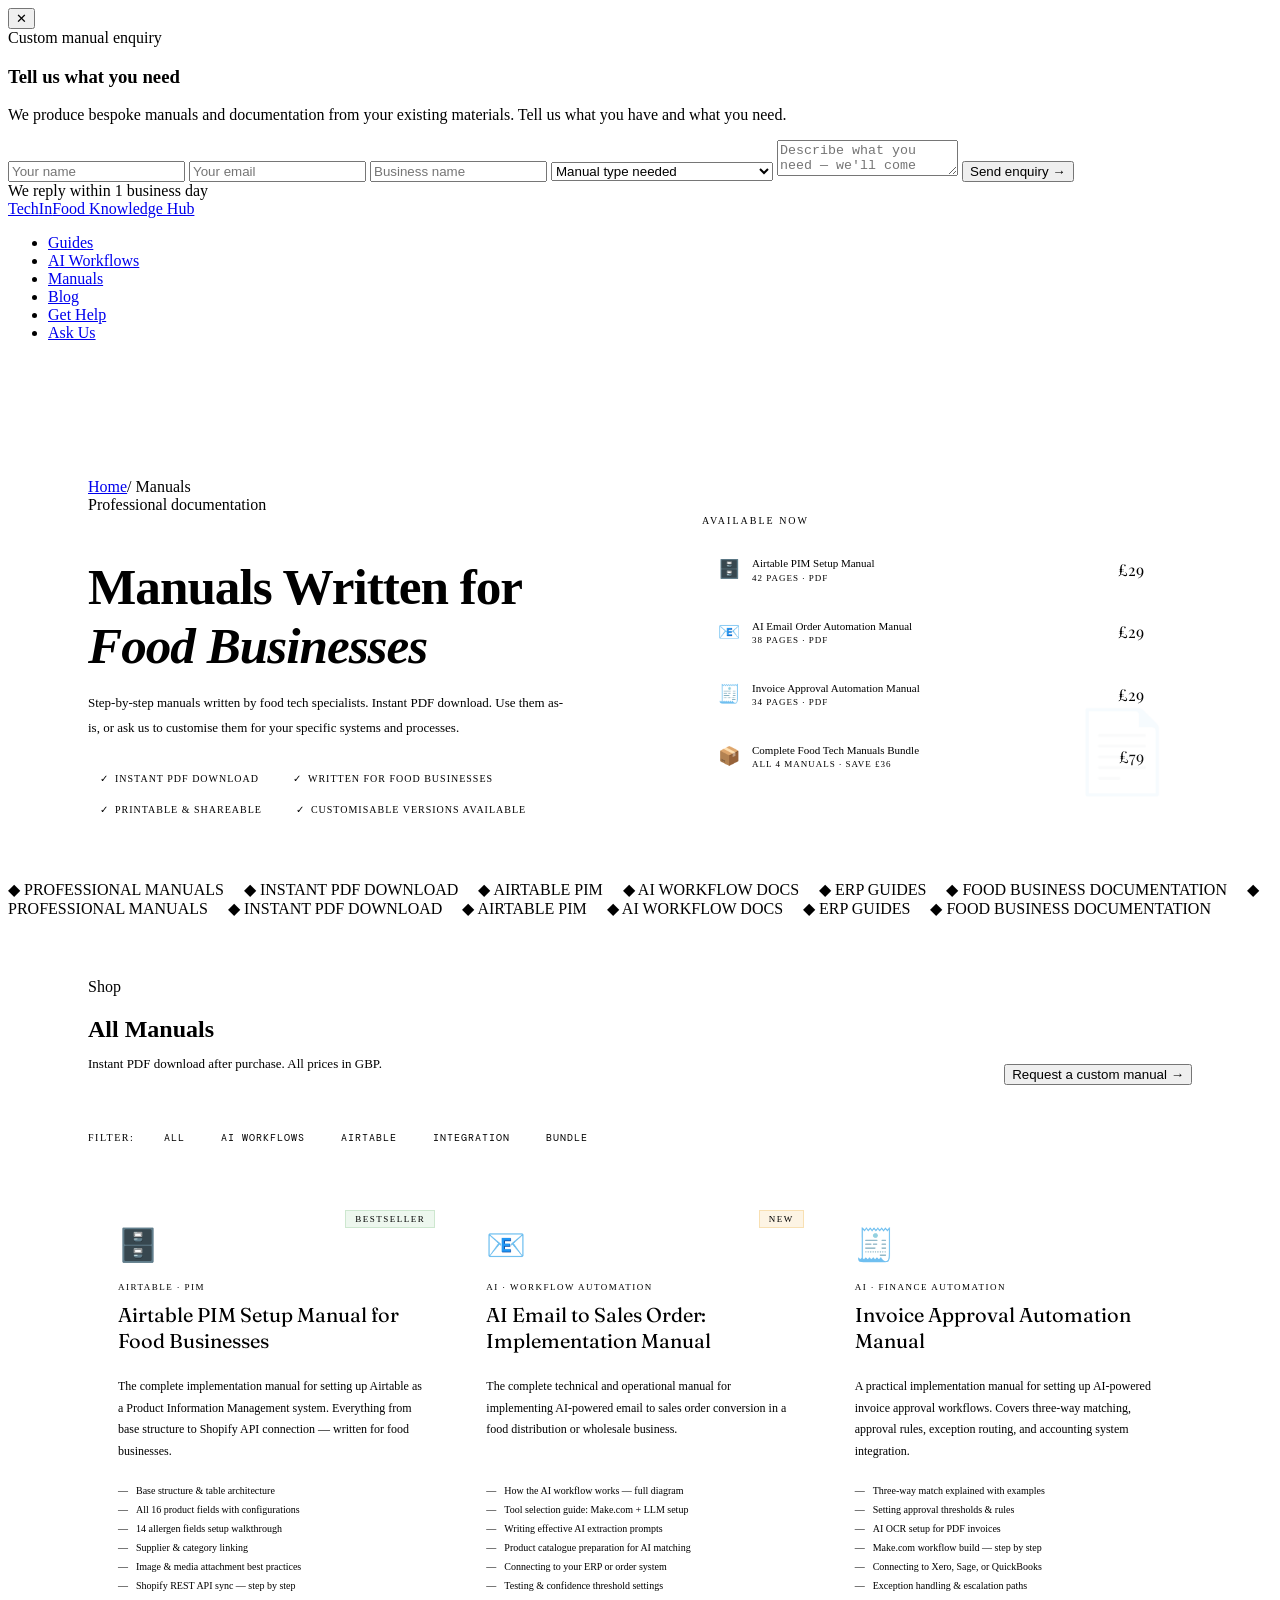
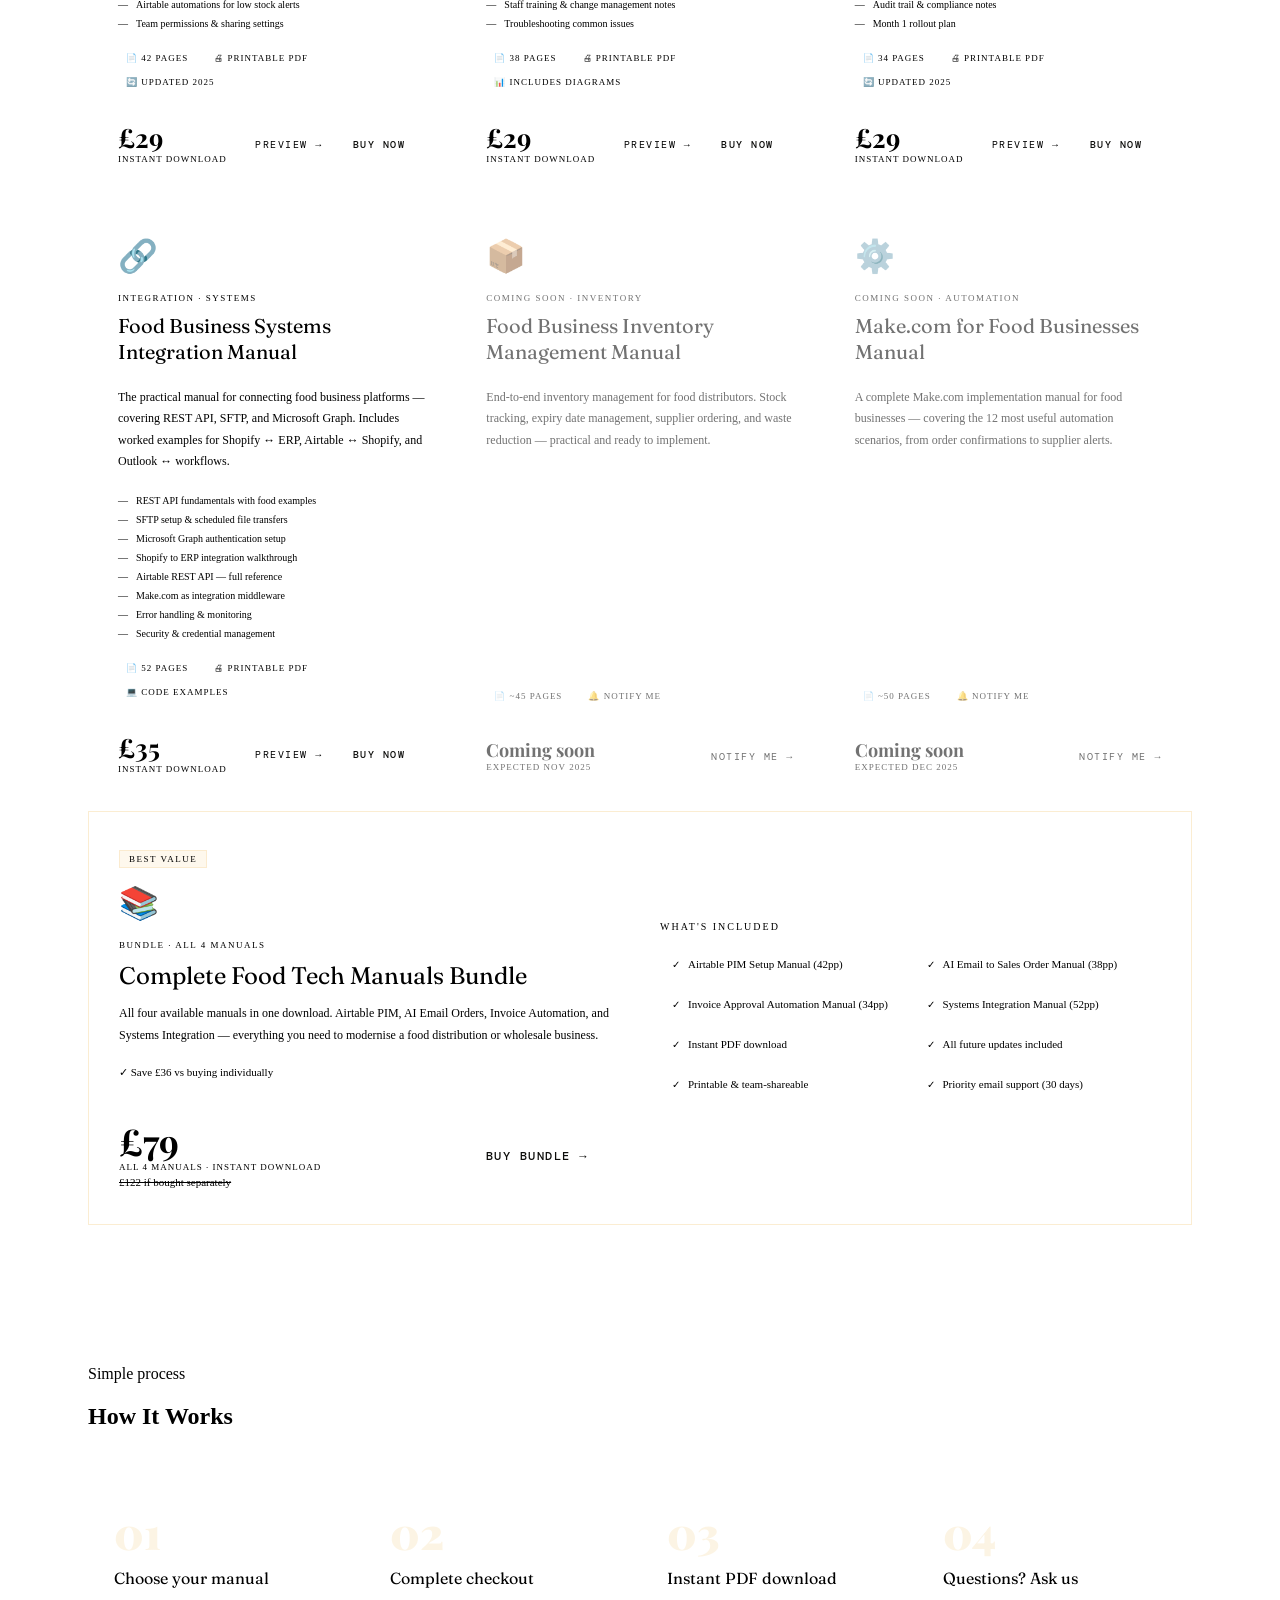
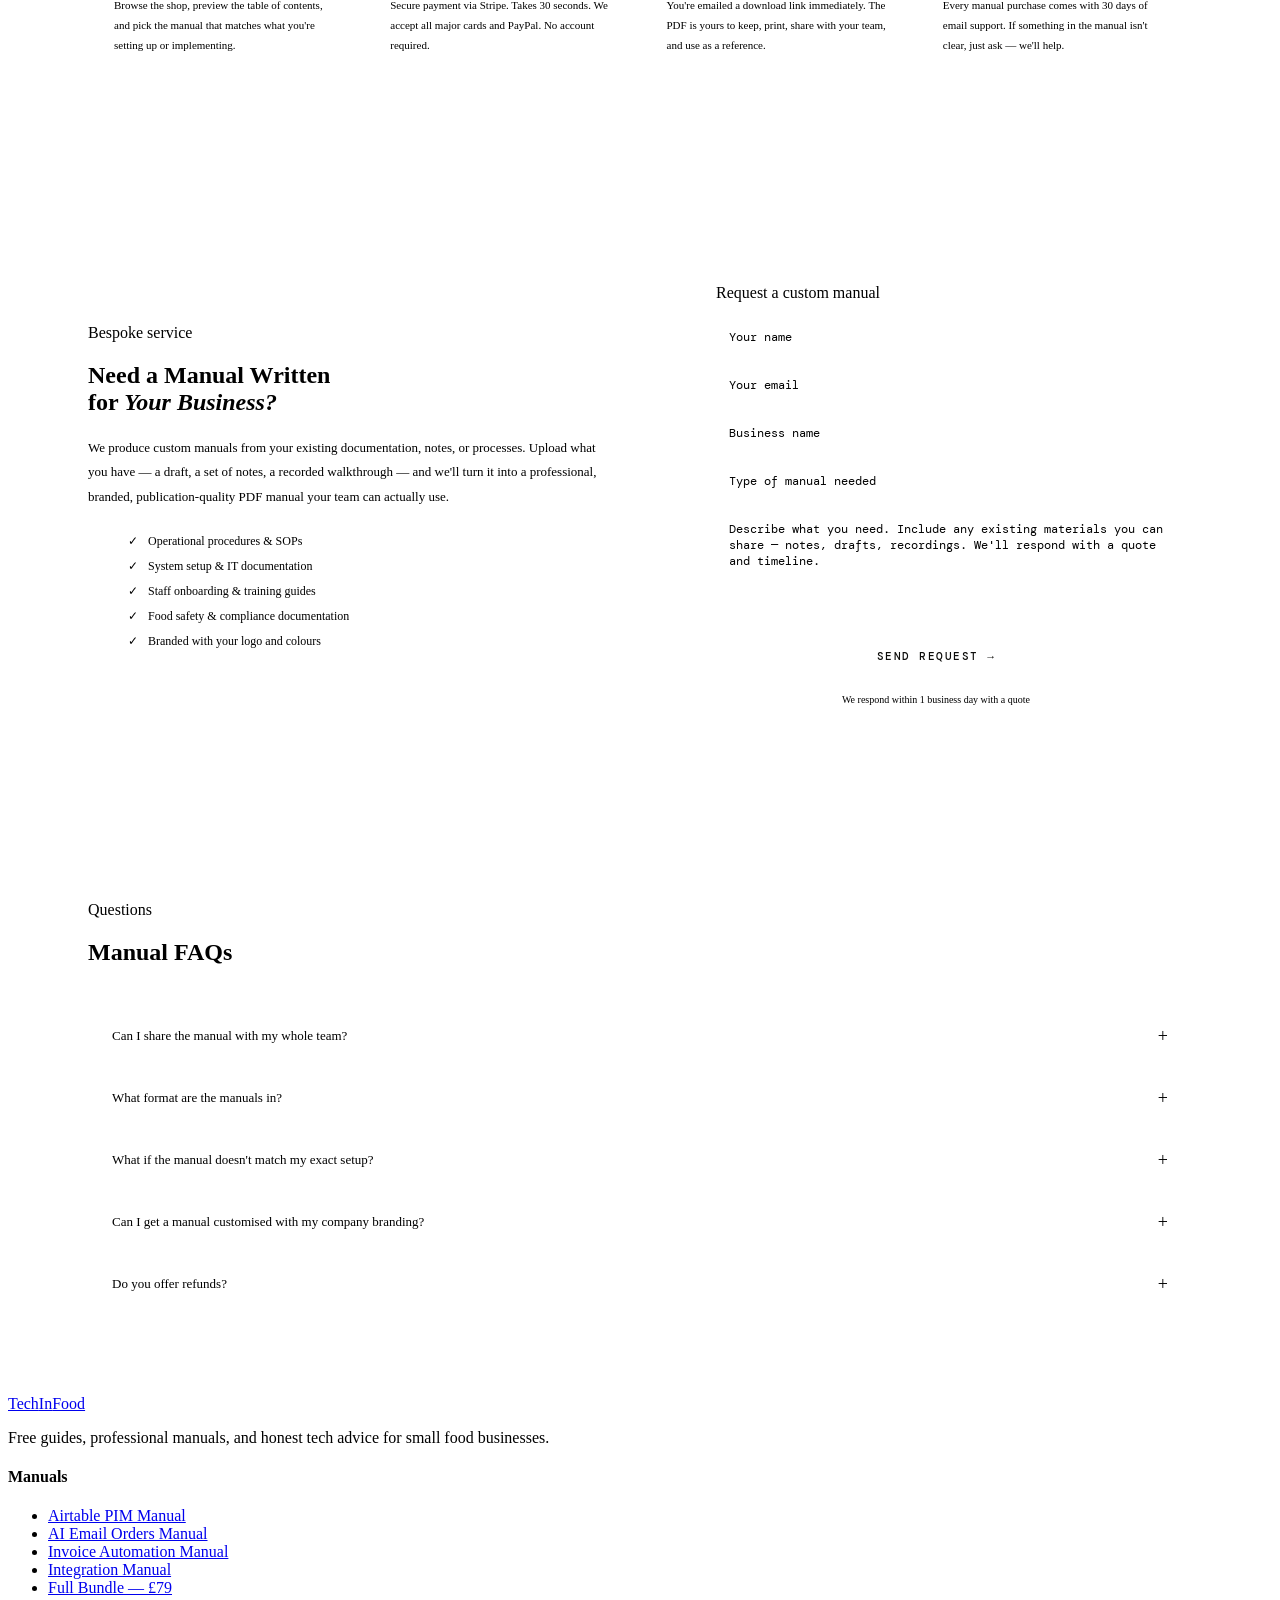
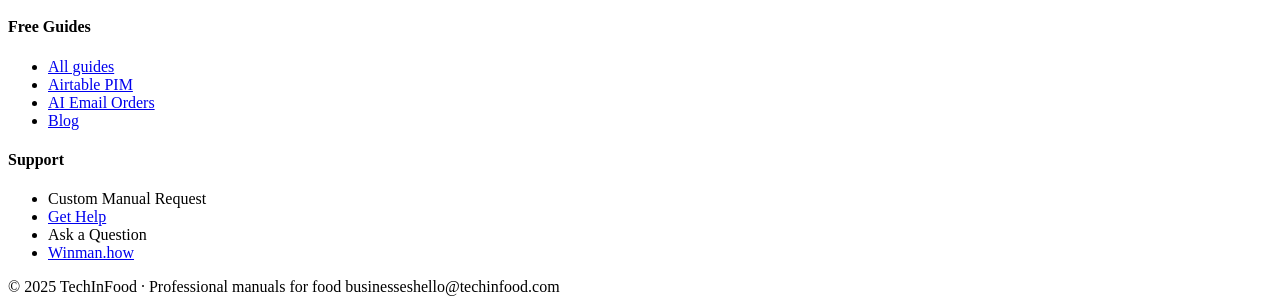
==== commit 377b460f: "Add files via upload" ====
--- a/index.html
+++ b/index.html
@@ -3,877 +3,988 @@
 <head>
 <meta charset="UTF-8">
 <meta name="viewport" content="width=device-width, initial-scale=1.0">
-
-<title>TechInFood | Free Guides, Documentation & Tech Advice for Small Food Businesses UK</title>
-<meta name="description" content="TechInFood is the free knowledge hub for small food distributors, wholesalers, and food businesses. Plain-English guides, how-to documentation, AI workflow tutorials, and expert advice on Airtable PIM, ERP, Shopify, and systems integration. Free to read. No jargon.">
-<meta name="keywords" content="food business technology guides UK, Airtable PIM food industry guide, AI sales order automation how to, invoice approval automation food, food distributor software advice, ERP food business documentation, Shopify food ecommerce guide, SFTP food integration, Microsoft Graph food ERP, small food business tech help, food wholesale management tips, food tech knowledge base UK">
-<meta name="robots" content="index, follow, max-snippet:-1, max-image-preview:large, max-video-preview:-1">
-<meta name="author" content="TechInFood">
-<link rel="canonical" href="https://www.techinfood.com/">
-<meta property="og:type" content="website">
-<meta property="og:title" content="TechInFood | Free Tech Guides & Advice for Small Food Businesses">
-<meta property="og:description" content="Plain-English guides, documentation, and advice on AI workflows, PIM, ERP, Shopify, and systems integration — written specifically for small food distributors and food businesses.">
-<meta property="og:url" content="https://www.techinfood.com/">
-<meta property="og:site_name" content="TechInFood">
-<meta property="og:locale" content="en_GB">
-<meta name="twitter:card" content="summary_large_image">
-<meta name="twitter:title" content="TechInFood | Free Tech Guides for Small Food Businesses UK">
-<meta name="twitter:description" content="Free guides, how-to docs, AI workflow tutorials, and honest advice for food distributors, wholesalers, and food-related businesses.">
-
+<title>Manuals & Documentation Shop | TechInFood</title>
+<meta name="description" content="Professional manuals and documentation for food distributors, wholesalers, and food businesses. Airtable setup manuals, AI workflow guides, ERP implementation docs — written by food tech specialists. Instant download.">
+<link rel="canonical" href="https://www.techinfood.com/manuals/">
 <script type="application/ld+json">
 {
   "@context": "https://schema.org",
-  "@type": "Organization",
-  "name": "TechInFood",
-  "url": "https://www.techinfood.com",
-  "description": "TechInFood is a knowledge hub and advisory resource providing free guides, documentation, and expert advice on technology systems for small and medium food businesses in the UK.",
-  "email": "hello@techinfood.com",
-  "areaServed": {"@type":"Country","name":"United Kingdom"},
-  "knowsAbout": ["Food distribution software","AI sales order automation","Invoice approval automation","Airtable PIM","ERP integration","Microsoft Graph","Shopify food ecommerce","SFTP data integration","Food business workflow automation"]
+  "@type": "Store",
+  "name": "TechInFood Manuals",
+  "description": "Professional manuals and documentation for small food businesses. Instant digital download.",
+  "url": "https://www.techinfood.com/manuals/",
+  "currenciesAccepted": "GBP",
+  "paymentAccepted": "Credit Card, PayPal",
+  "areaServed": "United Kingdom"
 }
 </script>
-
-<script type="application/ld+json">
-{
-  "@context": "https://schema.org",
-  "@type": "FAQPage",
-  "mainEntity": [
-    {"@type":"Question","name":"How do I set up Airtable as a PIM for my food business?","acceptedAnswer":{"@type":"Answer","text":"Airtable can be configured as a Product Information Management system by creating a base with tables for Products, Categories, Allergens, and Channels. Link your product records to allergen and supplier tables, add attachment fields for images, and use the Airtable API to sync data to Shopify or your website. TechInFood provides free step-by-step guides on this setup."}},
-    {"@type":"Question","name":"What is email to sales order automation for food distributors?","acceptedAnswer":{"@type":"Answer","text":"Email to sales order automation uses AI to read incoming customer order emails, extract product lines and quantities, match them to your product catalogue, and create a draft sales order in your system. This eliminates manual re-keying of orders and typically processes an email in under 2 seconds."}},
-    {"@type":"Question","name":"Which ERP systems work best for small food distributors in the UK?","acceptedAnswer":{"@type":"Answer","text":"For small food distributors in the UK, Winman ERP is a strong option for manufacturers and distributors. Sage is widely used for accounts integration. For very small businesses, Airtable combined with Make.com automation can serve as a lightweight operations system before committing to a full ERP. TechInFood provides comparison guides for each option."}},
-    {"@type":"Question","name":"How do I connect Shopify to my food business ERP?","acceptedAnswer":{"@type":"Answer","text":"Shopify connects to most ERP systems via REST API or through middleware platforms like Make.com. The integration typically syncs orders from Shopify into your ERP, pushes stock levels back to Shopify, and updates product information from a central source like Airtable. TechInFood has documentation covering this integration step by step."}},
-    {"@type":"Question","name":"What is Microsoft Graph API and how is it used in food businesses?","acceptedAnswer":{"@type":"Answer","text":"Microsoft Graph API provides programmatic access to Microsoft 365 services including SharePoint, Outlook, Teams, Excel, and OneDrive. Food businesses use it to automate document creation, read order emails from Outlook, manage files in SharePoint, and connect Office 365 data to their operational systems."}},
-    {"@type":"Question","name":"Is SFTP still relevant for food business integrations?","acceptedAnswer":{"@type":"Answer","text":"Yes. SFTP (Secure File Transfer Protocol) remains essential for food business integrations where real-time APIs aren't available — such as sending daily stock files to wholesale customers, receiving supplier price lists, syncing with legacy ERP systems, and EDI-based order exchange. Many food industry suppliers and retailers still use SFTP as their primary data exchange method."}}
-  ]
-}
-</script>
-
 <link href="https://fonts.googleapis.com/css2?family=Playfair+Display:wght@400;700;900&family=DM+Mono:wght@300;400;500&family=Fraunces:ital,wght@0,300;0,700;1,300&display=swap" rel="stylesheet">
+<link rel="stylesheet" href="../assets/style.css">
 <style>
-  :root {
-    --bg: #0d0d0b;
-    --surface: #141410;
-    --panel: #1a1a14;
-    --amber: #e8a422;
-    --amber-dim: #a8761a;
-    --cream: #f0e8d0;
-    --muted: #6b6550;
-    --text: #d4cab0;
-    --green-bright: #6db872;
-    --green-soft: #2a3d2b;
-    --blue-soft: #1a2035;
-    --border: rgba(232,164,34,0.15);
-  }
-
-  *, *::before, *::after { box-sizing: border-box; margin: 0; padding: 0; }
-  html { scroll-behavior: smooth; }
-  body { background: var(--bg); color: var(--text); font-family: 'DM Mono', monospace; font-size: 14px; line-height: 1.6; overflow-x: hidden; }
-
-  /* NAV */
-  nav {
-    position: fixed; top: 0; left: 0; right: 0; z-index: 100;
-    display: flex; align-items: center; justify-content: space-between;
-    padding: 16px 48px;
-    background: rgba(13,13,11,0.94);
-    backdrop-filter: blur(12px);
+  /* PAGE HERO */
+  .page-hero {
+    padding: 120px 80px 60px;
+    background: var(--surface);
     border-bottom: 1px solid var(--border);
-  }
-  .logo { font-family: 'Playfair Display', serif; font-size: 20px; font-weight: 900; color: var(--cream); letter-spacing: -0.5px; display: flex; align-items: center; gap: 10px; }
-  .logo span { color: var(--amber); }
-  .logo-badge { font-size: 8px; letter-spacing: 1.5px; text-transform: uppercase; background: rgba(232,164,34,0.12); color: var(--amber); padding: 3px 7px; font-family: 'DM Mono', monospace; font-weight: 400; }
-  nav ul { list-style: none; display: flex; gap: 28px; align-items: center; }
-  nav ul a { color: var(--muted); text-decoration: none; font-size: 11px; letter-spacing: 1.5px; text-transform: uppercase; transition: color 0.2s; }
-  nav ul a:hover { color: var(--amber); }
-  .nav-cta { background: var(--amber) !important; color: #0d0d0b !important; padding: 7px 16px; font-weight: 500; transition: background 0.2s !important; letter-spacing: 1px !important; }
-  .nav-cta:hover { background: var(--cream) !important; }
-
-  /* HERO */
-  .hero {
-    min-height: 100vh; display: grid; grid-template-columns: 1fr 1fr;
-    padding-top: 72px; position: relative; overflow: hidden;
-  }
-  .hero-grid { position: absolute; inset: 0; background-image: linear-gradient(rgba(232,164,34,0.03) 1px, transparent 1px), linear-gradient(90deg, rgba(232,164,34,0.03) 1px, transparent 1px); background-size: 40px 40px; }
-  .hero-left { display: flex; flex-direction: column; justify-content: center; padding: 80px 48px 80px 80px; position: relative; z-index: 2; }
-  .hero-eyebrow { display: flex; align-items: center; gap: 10px; margin-bottom: 24px; }
-  .eyebrow-tag { font-size: 9px; letter-spacing: 2.5px; text-transform: uppercase; background: rgba(232,164,34,0.1); color: var(--amber); padding: 4px 10px; border: 1px solid rgba(232,164,34,0.2); }
-  .eyebrow-free { font-size: 9px; letter-spacing: 2px; text-transform: uppercase; background: rgba(109,184,114,0.1); color: var(--green-bright); padding: 4px 10px; border: 1px solid rgba(109,184,114,0.2); }
-  h1 { font-family: 'Playfair Display', serif; font-size: clamp(38px, 4.5vw, 64px); font-weight: 900; line-height: 1.05; color: var(--cream); letter-spacing: -1.5px; margin-bottom: 20px; }
-  h1 em { font-style: italic; color: var(--amber); }
-  .hero-desc { font-size: 14px; color: var(--muted); line-height: 1.9; max-width: 440px; margin-bottom: 36px; }
-  .hero-actions { display: flex; gap: 14px; align-items: center; flex-wrap: wrap; }
-  .btn-primary { background: var(--amber); color: #0d0d0b; padding: 13px 28px; font-family: 'DM Mono', monospace; font-size: 11px; letter-spacing: 1.5px; text-transform: uppercase; text-decoration: none; font-weight: 500; transition: all 0.2s; display: inline-block; cursor: pointer; border: none; white-space: nowrap; }
-  .btn-primary:hover { background: var(--cream); transform: translateY(-2px); }
-  .btn-outline { color: var(--text); padding: 13px 22px; font-family: 'DM Mono', monospace; font-size: 11px; letter-spacing: 1.5px; text-transform: uppercase; text-decoration: none; border: 1px solid var(--border); transition: all 0.2s; display: inline-block; cursor: pointer; background: none; white-space: nowrap; }
-  .btn-outline:hover { border-color: var(--amber); color: var(--amber); }
-  .hero-trust { margin-top: 48px; padding-top: 28px; border-top: 1px solid var(--border); display: flex; gap: 24px; flex-wrap: wrap; }
-  .trust-item { font-size: 10px; letter-spacing: 1px; color: var(--muted); display: flex; align-items: center; gap: 6px; }
-  .trust-item::before { content: '✓'; color: var(--green-bright); font-size: 11px; }
-
-  /* HERO RIGHT - resource preview */
-  .hero-right { position: relative; display: flex; align-items: center; justify-content: center; background: var(--surface); border-left: 1px solid var(--border); padding: 40px; }
-  .doc-stack { width: 100%; max-width: 380px; display: flex; flex-direction: column; gap: 10px; }
-  .doc-card { background: var(--panel); border: 1px solid var(--border); padding: 16px 18px; display: flex; align-items: center; gap: 14px; transition: border-color 0.2s, transform 0.2s; cursor: default; }
-  .doc-card:hover { border-color: var(--amber-dim); transform: translateX(4px); }
-  .doc-icon { font-size: 20px; flex-shrink: 0; }
-  .doc-type { font-size: 8px; letter-spacing: 1.5px; text-transform: uppercase; color: var(--amber-dim); margin-bottom: 3px; }
-  .doc-title { font-size: 12px; color: var(--cream); line-height: 1.4; }
-  .doc-badge { margin-left: auto; flex-shrink: 0; font-size: 8px; letter-spacing: 1px; text-transform: uppercase; padding: 2px 7px; }
-  .badge-free { background: rgba(109,184,114,0.1); color: var(--green-bright); border: 1px solid rgba(109,184,114,0.2); }
-  .badge-new { background: rgba(232,164,34,0.1); color: var(--amber); border: 1px solid rgba(232,164,34,0.2); }
-  .badge-guide { background: rgba(255,255,255,0.05); color: var(--muted); border: 1px solid var(--border); }
-
-  /* TICKER */
-  .ticker { background: var(--amber); color: #0d0d0b; overflow: hidden; white-space: nowrap; padding: 9px 0; }
-  .ticker-inner { display: inline-block; animation: ticker 40s linear infinite; font-size: 10px; font-weight: 500; letter-spacing: 2px; text-transform: uppercase; }
-  @keyframes ticker { 0%{transform:translateX(0)} 100%{transform:translateX(-50%)} }
-
-  /* TOPIC BAND */
-  .topics { background: var(--surface); padding: 60px 80px; border-bottom: 1px solid var(--border); }
-  .topics-label { font-size: 10px; letter-spacing: 2.5px; text-transform: uppercase; color: var(--muted); margin-bottom: 24px; }
-  .topics-grid { display: grid; grid-template-columns: repeat(6, 1fr); gap: 1px; background: var(--border); }
-  .topic-tile { background: var(--surface); padding: 24px 20px; text-align: center; cursor: pointer; transition: background 0.2s; text-decoration: none; display: block; }
-  .topic-tile:hover { background: var(--panel); }
-  .topic-tile-icon { font-size: 24px; margin-bottom: 10px; }
-  .topic-tile-label { font-size: 10px; letter-spacing: 1px; text-transform: uppercase; color: var(--text); line-height: 1.4; }
-
-  /* SECTIONS */
-  section { padding: 80px 80px; }
-  .section-label { font-size: 10px; letter-spacing: 3px; text-transform: uppercase; color: var(--amber); margin-bottom: 14px; }
-  h2 { font-family: 'Playfair Display', serif; font-size: clamp(28px, 3.5vw, 46px); font-weight: 700; color: var(--cream); line-height: 1.1; letter-spacing: -0.5px; margin-bottom: 16px; }
-
-  /* GUIDES SECTION */
-  .guides { background: var(--bg); }
-  .guides-header { display: flex; justify-content: space-between; align-items: flex-end; margin-bottom: 48px; }
-  .guides-header-left {}
-  .guides-sub { color: var(--muted); font-size: 13px; line-height: 1.8; max-width: 480px; margin-top: 10px; }
-  .guides-grid { display: grid; grid-template-columns: repeat(3, 1fr); gap: 1px; background: var(--border); }
-  .guide-card { background: var(--bg); padding: 36px 32px; position: relative; overflow: hidden; transition: background 0.25s; text-decoration: none; display: block; color: inherit; }
-  .guide-card:hover { background: var(--panel); }
-  .guide-card::after { content: '→'; position: absolute; bottom: 28px; right: 28px; font-size: 18px; color: var(--border); transition: color 0.2s, transform 0.2s; }
-  .guide-card:hover::after { color: var(--amber); transform: translate(4px, -2px); }
-  .guide-cat { font-size: 9px; letter-spacing: 1.5px; text-transform: uppercase; color: var(--amber-dim); margin-bottom: 14px; display: flex; align-items: center; gap: 8px; }
-  .guide-cat::before { content: ''; display: block; width: 20px; height: 1px; background: var(--amber-dim); }
-  .guide-title { font-family: 'Fraunces', serif; font-size: 18px; color: var(--cream); margin-bottom: 10px; line-height: 1.35; }
-  .guide-excerpt { font-size: 11px; color: var(--muted); line-height: 1.8; margin-bottom: 20px; }
-  .guide-meta { display: flex; gap: 12px; align-items: center; }
-  .guide-level { font-size: 9px; letter-spacing: 1px; text-transform: uppercase; padding: 3px 8px; }
-  .level-beginner { background: rgba(109,184,114,0.1); color: var(--green-bright); }
-  .level-intermediate { background: rgba(232,164,34,0.1); color: var(--amber); }
-  .level-advanced { background: rgba(192,57,43,0.1); color: #e07060; }
-  .guide-time { font-size: 10px; color: var(--muted); }
-
-  /* AI WORKFLOWS DOCS */
-  .ai-docs { background: var(--surface); }
-  .ai-docs-grid { display: grid; grid-template-columns: 1.2fr 1fr; gap: 1px; background: var(--border); margin-top: 48px; }
-  .ai-doc-main { background: var(--surface); padding: 48px 44px; }
-  .ai-doc-sidebar { background: var(--panel); padding: 36px 32px; display: flex; flex-direction: column; gap: 0; }
-  .ai-doc-tag { font-size: 9px; letter-spacing: 2px; text-transform: uppercase; color: var(--amber); margin-bottom: 20px; }
-  .ai-doc-title { font-family: 'Playfair Display', serif; font-size: 26px; color: var(--cream); margin-bottom: 14px; line-height: 1.2; }
-  .ai-doc-body { font-size: 12px; color: var(--muted); line-height: 1.9; }
-  .ai-doc-body p { margin-bottom: 14px; }
-  .ai-doc-body strong { color: var(--text); font-weight: 500; }
-  .code-block { background: var(--bg); border: 1px solid var(--border); border-left: 3px solid var(--amber); padding: 16px 18px; font-size: 11px; color: var(--amber-dim); margin: 16px 0; line-height: 1.7; overflow-x: auto; }
-  .code-block .comment { color: var(--muted); }
-  .doc-steps { display: flex; flex-direction: column; gap: 0; margin: 20px 0; }
-  .doc-step { display: flex; gap: 16px; padding: 14px 0; border-bottom: 1px solid rgba(232,164,34,0.06); }
-  .doc-step:last-child { border-bottom: none; }
-  .doc-step-num { font-family: 'Playfair Display', serif; font-size: 20px; color: rgba(232,164,34,0.3); font-weight: 900; flex-shrink: 0; width: 28px; line-height: 1; padding-top: 2px; }
-  .doc-step-content {}
-  .doc-step-title { font-size: 12px; color: var(--cream); margin-bottom: 4px; font-weight: 500; }
-  .doc-step-desc { font-size: 11px; color: var(--muted); line-height: 1.7; }
-  .sidebar-title { font-size: 10px; letter-spacing: 2px; text-transform: uppercase; color: var(--amber); margin-bottom: 16px; padding-bottom: 10px; border-bottom: 1px solid var(--border); }
-  .sidebar-link { display: flex; align-items: flex-start; gap: 10px; padding: 12px 0; border-bottom: 1px solid rgba(232,164,34,0.06); cursor: pointer; text-decoration: none; transition: padding-left 0.2s; }
-  .sidebar-link:hover { padding-left: 4px; }
-  .sidebar-link:last-child { border-bottom: none; }
-  .sidebar-link-icon { font-size: 14px; flex-shrink: 0; margin-top: 1px; }
-  .sidebar-link-title { font-size: 11px; color: var(--text); line-height: 1.4; margin-bottom: 2px; }
-  .sidebar-link-type { font-size: 9px; letter-spacing: 1px; text-transform: uppercase; color: var(--muted); }
-
-  /* TOOL COMPARISON */
-  .tools { background: var(--bg); }
-  .tool-matrix { margin-top: 48px; overflow-x: auto; }
-  .tool-matrix table { width: 100%; border-collapse: collapse; font-size: 12px; }
-  .tool-matrix th { background: var(--panel); padding: 14px 16px; text-align: left; font-size: 9px; letter-spacing: 1.5px; text-transform: uppercase; color: var(--amber-dim); border-bottom: 1px solid var(--border); font-weight: 400; }
-  .tool-matrix td { padding: 14px 16px; border-bottom: 1px solid rgba(232,164,34,0.05); color: var(--text); vertical-align: top; }
-  .tool-matrix tr:hover td { background: rgba(232,164,34,0.02); }
-  .tool-matrix tr:last-child td { border-bottom: none; }
-  .tool-name { font-family: 'Fraunces', serif; font-size: 15px; color: var(--cream); }
-  .tool-type { font-size: 9px; letter-spacing: 1px; text-transform: uppercase; color: var(--amber-dim); border: 1px solid rgba(168,118,26,0.25); padding: 2px 7px; display: inline-block; margin-top: 3px; }
-  .check { color: var(--green-bright); }
-  .dash { color: var(--muted); }
-  .partial { color: var(--amber-dim); }
-
-  /* TIPS / QUICK WINS */
-  .tips { background: var(--surface); }
-  .tips-grid { display: grid; grid-template-columns: repeat(2, 1fr); gap: 1px; background: var(--border); margin-top: 48px; }
-  .tip-card { background: var(--surface); padding: 36px 32px; position: relative; overflow: hidden; transition: background 0.2s; }
-  .tip-card:hover { background: var(--panel); }
-  .tip-num { font-family: 'Playfair Display', serif; font-size: 56px; color: rgba(232,164,34,0.07); font-weight: 900; position: absolute; top: 16px; right: 24px; line-height: 1; }
-  .tip-label { font-size: 9px; letter-spacing: 1.5px; text-transform: uppercase; color: var(--amber); margin-bottom: 12px; }
-  .tip-title { font-family: 'Fraunces', serif; font-size: 18px; color: var(--cream); margin-bottom: 10px; line-height: 1.35; }
-  .tip-body { font-size: 12px; color: var(--muted); line-height: 1.85; }
-  .tip-body strong { color: var(--text); }
-
-  /* ASK US / SERVICE LIGHT */
-  .ask-us { background: var(--panel); border-top: 1px solid var(--border); border-bottom: 1px solid var(--border); padding: 60px 80px; }
-  .ask-us-inner { display: grid; grid-template-columns: 1fr 1fr; gap: 80px; align-items: center; }
-  .ask-us-badge { font-size: 9px; letter-spacing: 2px; text-transform: uppercase; background: rgba(232,164,34,0.1); color: var(--amber); padding: 4px 10px; display: inline-block; margin-bottom: 16px; border: 1px solid rgba(232,164,34,0.2); }
-  .ask-us h2 { font-size: clamp(24px, 3vw, 38px); margin-bottom: 14px; }
-  .ask-us-desc { font-size: 13px; color: var(--muted); line-height: 1.9; margin-bottom: 24px; }
-  .ask-us-services { display: flex; flex-direction: column; gap: 0; }
-  .ask-service { display: flex; gap: 14px; padding: 16px 0; border-bottom: 1px solid rgba(232,164,34,0.06); align-items: flex-start; }
-  .ask-service:last-child { border-bottom: none; }
-  .ask-service-icon { font-size: 18px; flex-shrink: 0; margin-top: 2px; }
-  .ask-service-title { font-size: 13px; color: var(--cream); margin-bottom: 3px; font-family: 'Fraunces', serif; }
-  .ask-service-desc { font-size: 11px; color: var(--muted); line-height: 1.7; }
-  .ask-service-label { font-size: 9px; letter-spacing: 1px; text-transform: uppercase; color: var(--amber-dim); margin-top: 4px; }
-
-  /* NEWSLETTER / COMMUNITY */
-  .community { background: var(--bg); padding: 80px; text-align: center; }
-  .community-inner { max-width: 560px; margin: 0 auto; }
-  .community h2 { margin-bottom: 14px; }
-  .community-desc { font-size: 13px; color: var(--muted); line-height: 1.9; margin-bottom: 36px; }
-  .subscribe-form { display: flex; gap: 0; max-width: 420px; margin: 0 auto; }
-  .subscribe-form input { flex: 1; padding: 13px 16px; background: var(--panel); border: 1px solid var(--border); border-right: none; font-family: 'DM Mono', monospace; font-size: 12px; color: var(--text); outline: none; transition: border-color 0.2s; }
-  .subscribe-form input:focus { border-color: var(--amber); }
-  .subscribe-form input::placeholder { color: var(--muted); }
-  .subscribe-form button { background: var(--amber); color: #0d0d0b; border: none; padding: 13px 20px; font-family: 'DM Mono', monospace; font-size: 11px; letter-spacing: 1.5px; text-transform: uppercase; cursor: pointer; transition: background 0.2s; white-space: nowrap; }
-  .subscribe-form button:hover { background: var(--cream); }
-  .subscribe-note { margin-top: 12px; font-size: 10px; color: var(--muted); letter-spacing: 0.5px; }
-
-  /* FAQ */
-  .faq { background: var(--surface); }
-  .faq-list { display: flex; flex-direction: column; gap: 1px; background: var(--border); margin-top: 48px; }
-  .faq-item { background: var(--surface); }
-  .faq-q { padding: 20px 24px; display: flex; justify-content: space-between; align-items: center; cursor: pointer; gap: 20px; font-size: 13px; color: var(--cream); transition: background 0.2s; user-select: none; }
-  .faq-q:hover { background: var(--panel); }
-  .faq-icon { font-size: 18px; color: var(--amber); flex-shrink: 0; transition: transform 0.3s; }
-  .faq-q.open .faq-icon { transform: rotate(45deg); }
-  .faq-a { max-height: 0; overflow: hidden; transition: max-height 0.4s ease, padding 0.3s ease; font-size: 12px; color: var(--muted); line-height: 1.9; padding: 0 24px; }
-  .faq-a.open { max-height: 320px; padding: 0 24px 22px; }
-
-  /* FOOTER */
-  footer { background: var(--bg); padding: 60px 80px; border-top: 1px solid var(--border); display: grid; grid-template-columns: 2fr 1fr 1fr 1fr; gap: 48px; }
-  .footer-brand .logo { margin-bottom: 14px; }
-  .footer-desc { font-size: 12px; color: var(--muted); line-height: 1.8; max-width: 260px; }
-  .footer-col h4 { font-size: 10px; letter-spacing: 2px; text-transform: uppercase; color: var(--amber); margin-bottom: 14px; }
-  .footer-col ul { list-style: none; display: flex; flex-direction: column; gap: 10px; }
-  .footer-col ul a { font-size: 12px; color: var(--muted); text-decoration: none; transition: color 0.2s; cursor: pointer; }
-  .footer-col ul a:hover { color: var(--text); }
-  .footer-bottom { background: var(--bg); padding: 18px 80px; border-top: 1px solid rgba(232,164,34,0.06); display: flex; justify-content: space-between; font-size: 11px; color: var(--muted); }
-
-  /* MODAL */
-  .modal-overlay { display: none; position: fixed; inset: 0; background: rgba(13,13,11,0.88); z-index: 200; align-items: center; justify-content: center; backdrop-filter: blur(6px); }
-  .modal-overlay.open { display: flex; }
-  .modal { background: var(--panel); border: 1px solid var(--border); padding: 44px; max-width: 440px; width: 90%; position: relative; animation: modalIn 0.3s ease; }
+    display: grid;
+    grid-template-columns: 1fr 1fr;
+    gap: 60px;
+    align-items: center;
+  }
+  .hero-trust-row {
+    display: flex;
+    flex-wrap: wrap;
+    gap: 10px;
+    margin-top: 28px;
+  }
+  .trust-pill {
+    font-size: 10px;
+    letter-spacing: 1px;
+    text-transform: uppercase;
+    border: 1px solid var(--border);
+    color: var(--muted);
+    padding: 5px 12px;
+    display: flex;
+    align-items: center;
+    gap: 6px;
+  }
+  .trust-pill::before { content: '✓'; color: var(--green-bright); }
+
+  /* MANUAL PREVIEW VISUAL */
+  .manual-preview-stack {
+    display: flex;
+    flex-direction: column;
+    gap: 8px;
+    padding: 32px;
+    background: var(--panel);
+    border: 1px solid var(--border);
+    position: relative;
+    overflow: hidden;
+  }
+  .manual-preview-stack::before {
+    content: '📄';
+    position: absolute;
+    right: 20px;
+    bottom: 16px;
+    font-size: 80px;
+    opacity: 0.06;
+  }
+  .preview-doc {
+    background: var(--bg);
+    border: 1px solid var(--border);
+    padding: 14px 16px;
+    display: flex;
+    align-items: center;
+    gap: 12px;
+    transition: border-color 0.2s;
+  }
+  .preview-doc:hover { border-color: var(--amber-dim); }
+  .preview-doc-icon { font-size: 18px; flex-shrink: 0; }
+  .preview-doc-name { font-size: 11px; color: var(--cream); line-height: 1.3; }
+  .preview-doc-pages { font-size: 9px; letter-spacing: 1px; text-transform: uppercase; color: var(--muted); margin-top: 2px; }
+  .preview-doc-price {
+    margin-left: auto;
+    font-family: 'Playfair Display', serif;
+    font-size: 16px;
+    color: var(--amber);
+    flex-shrink: 0;
+  }
+
+  /* FILTER BAR */
+  .filter-bar {
+    display: flex;
+    gap: 8px;
+    flex-wrap: wrap;
+    margin-bottom: 40px;
+    align-items: center;
+  }
+  .filter-label { font-size: 10px; letter-spacing: 1.5px; text-transform: uppercase; color: var(--muted); margin-right: 8px; }
+  .filter-btn {
+    font-size: 10px;
+    letter-spacing: 1px;
+    text-transform: uppercase;
+    padding: 6px 14px;
+    border: 1px solid var(--border);
+    color: var(--muted);
+    background: none;
+    cursor: pointer;
+    transition: all 0.2s;
+    font-family: 'DM Mono', monospace;
+  }
+  .filter-btn:hover, .filter-btn.active { border-color: var(--amber); color: var(--amber); }
+
+  /* MANUAL CARDS GRID */
+  .manuals-grid {
+    display: grid;
+    grid-template-columns: repeat(3, 1fr);
+    gap: 1px;
+    background: var(--border);
+  }
+  .manual-card {
+    background: var(--bg);
+    padding: 36px 30px;
+    display: flex;
+    flex-direction: column;
+    position: relative;
+    overflow: hidden;
+    transition: background 0.25s;
+  }
+  .manual-card:hover { background: var(--panel); }
+  .manual-card-badge {
+    position: absolute;
+    top: 20px;
+    right: 20px;
+    font-size: 9px;
+    letter-spacing: 1.5px;
+    text-transform: uppercase;
+    padding: 3px 9px;
+  }
+  .badge-new { background: rgba(232,164,34,0.12); color: var(--amber); border: 1px solid rgba(232,164,34,0.25); }
+  .badge-bestseller { background: rgba(109,184,114,0.12); color: var(--green-bright); border: 1px solid rgba(109,184,114,0.25); }
+  .badge-bundle { background: rgba(232,164,34,0.08); color: var(--amber-dim); border: 1px solid rgba(232,164,34,0.15); }
+  .manual-icon { font-size: 32px; margin-bottom: 18px; }
+  .manual-cat { font-size: 9px; letter-spacing: 1.5px; text-transform: uppercase; color: var(--amber-dim); margin-bottom: 10px; }
+  .manual-title {
+    font-family: 'Fraunces', serif;
+    font-size: 20px;
+    color: var(--cream);
+    margin-bottom: 10px;
+    line-height: 1.3;
+  }
+  .manual-desc { font-size: 12px; color: var(--muted); line-height: 1.8; flex: 1; margin-bottom: 20px; }
+  .manual-contents { margin: 0 0 20px; padding: 0; list-style: none; display: flex; flex-direction: column; gap: 4px; }
+  .manual-contents li {
+    font-size: 10px;
+    color: var(--muted);
+    display: flex;
+    align-items: flex-start;
+    gap: 8px;
+    line-height: 1.5;
+  }
+  .manual-contents li::before { content: '—'; color: var(--amber-dim); flex-shrink: 0; }
+  .manual-meta {
+    display: flex;
+    align-items: center;
+    gap: 10px;
+    margin-bottom: 18px;
+    flex-wrap: wrap;
+  }
+  .meta-pill {
+    font-size: 9px;
+    letter-spacing: 1px;
+    text-transform: uppercase;
+    color: var(--muted);
+    border: 1px solid var(--border);
+    padding: 2px 8px;
+  }
+  .manual-footer {
+    display: flex;
+    align-items: center;
+    justify-content: space-between;
+    gap: 12px;
+    border-top: 1px solid var(--border);
+    padding-top: 18px;
+    margin-top: auto;
+  }
+  .manual-price {
+    display: flex;
+    flex-direction: column;
+  }
+  .price-amount {
+    font-family: 'Playfair Display', serif;
+    font-size: 26px;
+    color: var(--amber);
+    font-weight: 700;
+    line-height: 1;
+  }
+  .price-label { font-size: 9px; letter-spacing: 1px; text-transform: uppercase; color: var(--muted); margin-top: 3px; }
+  .btn-buy {
+    background: var(--amber);
+    color: #0d0d0b;
+    padding: 11px 20px;
+    font-family: 'DM Mono', monospace;
+    font-size: 10px;
+    letter-spacing: 1.5px;
+    text-transform: uppercase;
+    font-weight: 500;
+    border: none;
+    cursor: pointer;
+    transition: all 0.2s;
+    text-decoration: none;
+    display: inline-block;
+    white-space: nowrap;
+  }
+  .btn-buy:hover { background: var(--cream); transform: translateY(-1px); }
+  .btn-preview {
+    background: none;
+    color: var(--muted);
+    padding: 11px 0;
+    font-family: 'DM Mono', monospace;
+    font-size: 10px;
+    letter-spacing: 1.5px;
+    text-transform: uppercase;
+    border: none;
+    border-bottom: 1px solid var(--muted);
+    cursor: pointer;
+    transition: all 0.2s;
+    white-space: nowrap;
+  }
+  .btn-preview:hover { color: var(--amber); border-color: var(--amber); }
+
+  /* BUNDLE CARD */
+  .manual-card.bundle {
+    background: var(--panel);
+    border: 1px solid rgba(232,164,34,0.2);
+    grid-column: span 3;
+    display: grid;
+    grid-template-columns: 1fr 1fr;
+    gap: 40px;
+    align-items: center;
+  }
+  .bundle-list {
+    display: grid;
+    grid-template-columns: 1fr 1fr;
+    gap: 8px;
+    margin: 16px 0;
+  }
+  .bundle-item {
+    font-size: 11px;
+    color: var(--muted);
+    display: flex;
+    align-items: flex-start;
+    gap: 8px;
+    padding: 10px 12px;
+    background: var(--bg);
+    border: 1px solid var(--border);
+  }
+  .bundle-item::before { content: '✓'; color: var(--green-bright); flex-shrink: 0; font-size: 10px; margin-top: 1px; }
+  .bundle-saving {
+    font-size: 11px;
+    color: var(--green-bright);
+    margin-top: 4px;
+  }
+
+  /* HOW IT WORKS */
+  .how-it-works {
+    background: var(--surface);
+    padding: 80px;
+  }
+  .how-grid {
+    display: grid;
+    grid-template-columns: repeat(4, 1fr);
+    gap: 1px;
+    background: var(--border);
+    margin-top: 48px;
+  }
+  .how-step {
+    background: var(--surface);
+    padding: 32px 26px;
+  }
+  .how-num {
+    font-family: 'Playfair Display', serif;
+    font-size: 44px;
+    color: rgba(232,164,34,0.12);
+    font-weight: 900;
+    line-height: 1;
+    margin-bottom: 14px;
+  }
+  .how-title { font-family: 'Fraunces', serif; font-size: 16px; color: var(--cream); margin-bottom: 8px; }
+  .how-desc { font-size: 11px; color: var(--muted); line-height: 1.8; }
+
+  /* CUSTOM MANUAL REQUEST */
+  .custom-section {
+    background: var(--bg);
+    padding: 80px;
+    display: grid;
+    grid-template-columns: 1fr 1fr;
+    gap: 80px;
+    align-items: center;
+    border-top: 1px solid var(--border);
+  }
+  .custom-form-area {
+    background: var(--panel);
+    border: 1px solid var(--border);
+    padding: 36px;
+  }
+  .custom-form { display: flex; flex-direction: column; gap: 10px; }
+  .custom-form input, .custom-form select, .custom-form textarea {
+    background: var(--bg);
+    border: 1px solid var(--border);
+    padding: 11px 13px;
+    font-family: 'DM Mono', monospace;
+    font-size: 12px;
+    color: var(--text);
+    outline: none;
+    transition: border-color 0.2s;
+    width: 100%;
+  }
+  .custom-form input:focus, .custom-form select:focus, .custom-form textarea:focus { border-color: var(--amber); }
+  .custom-form input::placeholder, .custom-form textarea::placeholder { color: var(--muted); }
+  .custom-form select { color: var(--muted); appearance: none; }
+  .custom-form select option { background: var(--panel); color: var(--text); }
+  .custom-form textarea { resize: none; height: 90px; }
+  .custom-submit {
+    background: var(--amber);
+    color: #0d0d0b;
+    border: none;
+    padding: 13px;
+    font-family: 'DM Mono', monospace;
+    font-size: 11px;
+    letter-spacing: 1.5px;
+    text-transform: uppercase;
+    font-weight: 500;
+    cursor: pointer;
+    transition: background 0.2s;
+    margin-top: 4px;
+  }
+  .custom-submit:hover { background: var(--cream); }
+  .custom-note { font-size: 10px; color: var(--muted); text-align: center; margin-top: 8px; }
+
+  /* PREVIEW MODAL */
+  .preview-modal-overlay {
+    display: none;
+    position: fixed;
+    inset: 0;
+    background: rgba(13,13,11,0.92);
+    z-index: 300;
+    align-items: center;
+    justify-content: center;
+    backdrop-filter: blur(8px);
+  }
+  .preview-modal-overlay.open { display: flex; }
+  .preview-modal {
+    background: var(--panel);
+    border: 1px solid var(--border);
+    padding: 48px;
+    max-width: 560px;
+    width: 94%;
+    position: relative;
+    animation: modalIn 0.3s ease;
+    max-height: 90vh;
+    overflow-y: auto;
+  }
   @keyframes modalIn { from{transform:translateY(20px);opacity:0} to{transform:none;opacity:1} }
-  .modal-close { position: absolute; top: 14px; right: 18px; background: none; border: none; color: var(--muted); font-size: 16px; cursor: pointer; transition: color 0.2s; }
-  .modal-close:hover { color: var(--cream); }
-  .modal h3 { font-family: 'Playfair Display', serif; font-size: 22px; color: var(--cream); margin-bottom: 8px; }
-  .modal p { font-size: 12px; color: var(--muted); line-height: 1.8; margin-bottom: 22px; }
-  .modal-form { display: flex; flex-direction: column; gap: 10px; }
-  .modal-form input, .modal-form select, .modal-form textarea { background: var(--bg); border: 1px solid var(--border); padding: 11px 13px; font-family: 'DM Mono', monospace; font-size: 12px; color: var(--text); outline: none; transition: border-color 0.2s; }
-  .modal-form input:focus, .modal-form select:focus, .modal-form textarea:focus { border-color: var(--amber); }
-  .modal-form input::placeholder, .modal-form textarea::placeholder { color: var(--muted); }
-  .modal-form select { color: var(--muted); appearance: none; }
-  .modal-form select option { background: var(--panel); color: var(--text); }
-  .modal-form textarea { resize: none; height: 80px; }
-  .modal-submit { background: var(--amber); color: #0d0d0b; border: none; padding: 13px; font-family: 'DM Mono', monospace; font-size: 11px; letter-spacing: 1.5px; text-transform: uppercase; font-weight: 500; cursor: pointer; transition: background 0.2s; margin-top: 4px; }
-  .modal-submit:hover { background: var(--cream); }
-  .modal-note { font-size: 10px; color: var(--muted); text-align: center; margin-top: 8px; letter-spacing: 0.5px; }
-
-  /* STATUS DOT */
-  .status-dot { width: 7px; height: 7px; border-radius: 50%; background: var(--green-bright); display: inline-block; animation: pulse 2s ease-in-out infinite; }
-  @keyframes pulse { 0%,100%{opacity:1} 50%{opacity:0.4} }
-
-  /* REVEAL */
-  .reveal { opacity: 0; transform: translateY(18px); transition: opacity 0.6s ease, transform 0.6s ease; }
-  .reveal.visible { opacity: 1; transform: none; }
-
-  @media (max-width: 960px) {
-    nav { padding: 14px 20px; }
-    nav ul { display: none; }
-    .hero { grid-template-columns: 1fr; }
-    .hero-left { padding: 80px 24px 48px; }
-    .hero-right { display: none; }
-    section, .ask-us, .community { padding: 56px 24px; }
-    .topics { padding: 40px 24px; }
-    .topics-grid { grid-template-columns: repeat(3, 1fr); }
-    .guides-grid { grid-template-columns: 1fr; }
-    .ai-docs-grid { grid-template-columns: 1fr; }
-    .tips-grid { grid-template-columns: 1fr; }
-    .ask-us-inner { grid-template-columns: 1fr; gap: 36px; }
-    footer { grid-template-columns: 1fr 1fr; padding: 40px 24px; gap: 28px; }
-    .footer-bottom { padding: 14px 24px; flex-direction: column; gap: 6px; }
-    .subscribe-form { flex-direction: column; }
-    .subscribe-form input { border-right: 1px solid var(--border); border-bottom: none; }
-    .guides-header { flex-direction: column; align-items: flex-start; gap: 16px; }
+  .preview-modal-close {
+    position: absolute; top: 14px; right: 18px;
+    background: none; border: none; color: var(--muted); font-size: 16px; cursor: pointer;
+  }
+  .preview-modal-close:hover { color: var(--cream); }
+  .preview-chapter { padding: 14px 0; border-bottom: 1px solid rgba(232,164,34,0.07); }
+  .preview-chapter:last-child { border-bottom: none; }
+  .chapter-num { font-size: 9px; letter-spacing: 1.5px; text-transform: uppercase; color: var(--amber-dim); margin-bottom: 4px; }
+  .chapter-title { font-size: 13px; color: var(--cream); margin-bottom: 4px; font-family: 'Fraunces', serif; }
+  .chapter-pages { font-size: 10px; color: var(--muted); }
+  .chapter-locked { font-size: 10px; color: var(--muted); filter: blur(2px); user-select: none; }
+
+  @media(max-width:900px){
+    .page-hero { grid-template-columns:1fr; padding:100px 24px 40px; }
+    .manuals-grid { grid-template-columns:1fr; }
+    .manual-card.bundle { grid-column: span 1; grid-template-columns:1fr; }
+    .bundle-list { grid-template-columns:1fr; }
+    .how-it-works, .custom-section { padding:56px 24px; }
+    .how-grid { grid-template-columns:1fr 1fr; }
+    .custom-section { grid-template-columns:1fr; }
+    section { padding:56px 24px; }
   }
 </style>
 </head>
 <body>
 
-<!-- MODAL -->
+<!-- CONTACT MODAL -->
 <div class="modal-overlay" id="modal">
   <div class="modal" id="modal-inner">
     <button class="modal-close" onclick="closeModal()">✕</button>
-    <div class="section-label" style="margin-bottom:10px;">Ask us anything</div>
-    <h3>Send us your question</h3>
-    <p>Can't find the answer in our guides? We're happy to help — whether it's a quick question or something you need hands-on support with.</p>
+    <div class="section-label" style="margin-bottom:10px;">Custom manual enquiry</div>
+    <h3>Tell us what you need</h3>
+    <p>We produce bespoke manuals and documentation from your existing materials. Tell us what you have and what you need.</p>
     <div class="modal-form">
       <input type="text" placeholder="Your name" />
-      <input type="email" id="modal-email" placeholder="Your email" />
-      <input type="text" placeholder="Business name (optional)" />
-      <select>
-        <option value="" disabled selected>Topic area</option>
-        <option>Airtable PIM setup</option>
-        <option>AI email to sales order</option>
-        <option>Invoice approval automation</option>
-        <option>Shopify integration</option>
-        <option>ERP / Winman</option>
-        <option>SFTP or REST API connection</option>
-        <option>Microsoft Graph / M365</option>
-        <option>General tech advice</option>
-        <option>I need hands-on help</option>
-      </select>
-      <textarea placeholder="What would you like to know or discuss?"></textarea>
-      <button class="modal-submit" onclick="submitForm()">Send question →</button>
-      <div class="modal-note">We reply within 1 business day · No spam</div>
-    </div>
+      <input type="email" placeholder="Your email" />
+      <input type="text" placeholder="Business name" />
+      <select><option disabled selected>Manual type needed</option><option>Operational procedures manual</option><option>System setup / IT manual</option><option>Staff onboarding guide</option><option>Compliance & food safety manual</option><option>ERP / software user guide</option><option>Custom — I'll describe below</option></select>
+      <textarea placeholder="Describe what you need — we'll come back with a quote and timeline…"></textarea>
+      <button class="modal-submit" onclick="submitForm()">Send enquiry →</button>
+      <div class="modal-note">We reply within 1 business day</div>
+    </div>
+  </div>
+</div>
+
+<!-- PREVIEW MODAL -->
+<div class="preview-modal-overlay" id="preview-modal">
+  <div class="preview-modal" id="preview-modal-content">
+    <button class="preview-modal-close" onclick="closePreview()">✕</button>
+    <!-- content injected by JS -->
   </div>
 </div>
 
 <!-- NAV -->
 <nav>
-  <div class="logo">Tech<span>In</span>Food <span class="logo-badge">Knowledge Hub</span></div>
+  <a href="/" class="logo">Tech<span>In</span>Food <span class="logo-badge">Knowledge Hub</span></a>
   <ul>
-    <li><a href="#guides">Guides</a></li>
-    <li><a href="#ai-docs">AI Workflows</a></li>
-    <li><a href="#tools">Tools</a></li>
-    <li><a href="#tips">Quick Tips</a></li>
-    <li><a href="#ask-us">Get Help</a></li>
+    <li><a href="/guides/">Guides</a></li>
+    <li><a href="/#ai-docs">AI Workflows</a></li>
+    <li><a href="/manuals/" class="active">Manuals</a></li>
+    <li><a href="/blog/">Blog</a></li>
+    <li><a href="/#ask-us">Get Help</a></li>
     <li><a href="#" onclick="openModal()" class="nav-cta">Ask Us</a></li>
   </ul>
 </nav>
 
 <!-- HERO -->
-<section class="hero" id="home">
-  <div class="hero-grid"></div>
-  <div class="hero-left">
-    <div class="hero-eyebrow">
-      <span class="eyebrow-tag">Food Tech Knowledge</span>
-      <span class="eyebrow-free">Free to use</span>
-    </div>
-    <h1>Tech Advice for<br><em>Small Food</em><br>Businesses</h1>
-    <p class="hero-desc">Plain-English guides, how-to documentation, and honest advice on the technology that runs food distributors, wholesalers, and food-related businesses. No jargon. No sales pressure. Just useful.</p>
-    <div class="hero-actions">
-      <a href="#guides" class="btn-primary">Browse free guides</a>
-      <button class="btn-outline" onclick="openModal()">Ask a question</button>
-    </div>
-    <div class="hero-trust">
-      <span class="trust-item">Free guides &amp; docs</span>
-      <span class="trust-item">Written for food businesses</span>
-      <span class="trust-item">Plain English, no jargon</span>
-      <span class="trust-item">Expert advice on request</span>
-    </div>
-  </div>
-  <div class="hero-right">
-    <div class="doc-stack">
-      <div style="font-size:10px;letter-spacing:2px;text-transform:uppercase;color:var(--muted);margin-bottom:6px;">Latest resources</div>
-      <div class="doc-card">
-        <div class="doc-icon">🗄️</div>
-        <div>
-          <div class="doc-type">Guide · Airtable</div>
-          <div class="doc-title">Setting up Airtable as a PIM for food businesses</div>
-        </div>
-        <span class="doc-badge badge-free">Free</span>
-      </div>
-      <div class="doc-card">
-        <div class="doc-icon">📧</div>
-        <div>
-          <div class="doc-type">How-to · AI</div>
-          <div class="doc-title">Email to sales order: how it works</div>
-        </div>
-        <span class="doc-badge badge-new">New</span>
-      </div>
-      <div class="doc-card">
-        <div class="doc-icon">🧾</div>
-        <div>
-          <div class="doc-type">Documentation · AI</div>
-          <div class="doc-title">Invoice approval automation explained</div>
-        </div>
-        <span class="doc-badge badge-free">Free</span>
-      </div>
-      <div class="doc-card">
-        <div class="doc-icon">🔗</div>
-        <div>
-          <div class="doc-type">Guide · Integration</div>
-          <div class="doc-title">REST API vs SFTP vs Microsoft Graph — which do you need?</div>
-        </div>
-        <span class="doc-badge badge-guide">Guide</span>
-      </div>
-      <div class="doc-card">
-        <div class="doc-icon">🛒</div>
-        <div>
-          <div class="doc-type">How-to · Shopify</div>
-          <div class="doc-title">Connecting Shopify to your food business ERP</div>
-        </div>
-        <span class="doc-badge badge-free">Free</span>
-      </div>
-      <div class="doc-card">
-        <div class="doc-icon">📦</div>
-        <div>
-          <div class="doc-type">Checklist · Inventory</div>
-          <div class="doc-title">Inventory system checklist for food distributors</div>
-        </div>
-        <span class="doc-badge badge-new">New</span>
-      </div>
-    </div>
+<div class="page-hero">
+  <div>
+    <div class="breadcrumb"><a href="/">Home</a><span>/</span> Manuals</div>
+    <div class="section-label">Professional documentation</div>
+    <h2 style="font-size:clamp(30px,4vw,52px);letter-spacing:-1px;margin-bottom:16px;">Manuals Written for<br><em style="font-style:italic;color:var(--amber)">Food Businesses</em></h2>
+    <p style="color:var(--muted);font-size:13px;max-width:480px;line-height:1.9;">Step-by-step manuals written by food tech specialists. Instant PDF download. Use them as-is, or ask us to customise them for your specific systems and processes.</p>
+    <div class="hero-trust-row">
+      <span class="trust-pill">Instant PDF download</span>
+      <span class="trust-pill">Written for food businesses</span>
+      <span class="trust-pill">Printable &amp; shareable</span>
+      <span class="trust-pill">Customisable versions available</span>
+    </div>
+  </div>
+  <div class="manual-preview-stack">
+    <div style="font-size:10px;letter-spacing:2px;text-transform:uppercase;color:var(--muted);margin-bottom:8px;">Available now</div>
+    <div class="preview-doc">
+      <div class="preview-doc-icon">🗄️</div>
+      <div>
+        <div class="preview-doc-name">Airtable PIM Setup Manual</div>
+        <div class="preview-doc-pages">42 pages · PDF</div>
+      </div>
+      <div class="preview-doc-price">£29</div>
+    </div>
+    <div class="preview-doc">
+      <div class="preview-doc-icon">📧</div>
+      <div>
+        <div class="preview-doc-name">AI Email Order Automation Manual</div>
+        <div class="preview-doc-pages">38 pages · PDF</div>
+      </div>
+      <div class="preview-doc-price">£29</div>
+    </div>
+    <div class="preview-doc">
+      <div class="preview-doc-icon">🧾</div>
+      <div>
+        <div class="preview-doc-name">Invoice Approval Automation Manual</div>
+        <div class="preview-doc-pages">34 pages · PDF</div>
+      </div>
+      <div class="preview-doc-price">£29</div>
+    </div>
+    <div class="preview-doc" style="border-color:rgba(232,164,34,0.3);">
+      <div class="preview-doc-icon">📦</div>
+      <div>
+        <div class="preview-doc-name">Complete Food Tech Manuals Bundle</div>
+        <div class="preview-doc-pages">All 4 manuals · Save £36</div>
+      </div>
+      <div class="preview-doc-price" style="color:var(--green-bright);">£79</div>
+    </div>
+  </div>
+</div>
+
+<div class="ticker"><div class="ticker-inner">◆ PROFESSIONAL MANUALS &nbsp;&nbsp;&nbsp; ◆ INSTANT PDF DOWNLOAD &nbsp;&nbsp;&nbsp; ◆ AIRTABLE PIM &nbsp;&nbsp;&nbsp; ◆ AI WORKFLOW DOCS &nbsp;&nbsp;&nbsp; ◆ ERP GUIDES &nbsp;&nbsp;&nbsp; ◆ FOOD BUSINESS DOCUMENTATION &nbsp;&nbsp;&nbsp; ◆ PROFESSIONAL MANUALS &nbsp;&nbsp;&nbsp; ◆ INSTANT PDF DOWNLOAD &nbsp;&nbsp;&nbsp; ◆ AIRTABLE PIM &nbsp;&nbsp;&nbsp; ◆ AI WORKFLOW DOCS &nbsp;&nbsp;&nbsp; ◆ ERP GUIDES &nbsp;&nbsp;&nbsp; ◆ FOOD BUSINESS DOCUMENTATION &nbsp;&nbsp;&nbsp;</div></div>
+
+<!-- SHOP -->
+<section style="background:var(--bg);padding:60px 80px;" id="shop">
+  <div style="display:flex;justify-content:space-between;align-items:flex-end;margin-bottom:40px;" class="reveal">
+    <div>
+      <div class="section-label">Shop</div>
+      <h2 style="margin-bottom:8px;">All Manuals</h2>
+      <p style="color:var(--muted);font-size:13px;">Instant PDF download after purchase. All prices in GBP.</p>
+    </div>
+    <button class="btn-outline" onclick="openModal()">Request a custom manual →</button>
+  </div>
+
+  <div class="filter-bar reveal">
+    <span class="filter-label">Filter:</span>
+    <button class="filter-btn active" onclick="filterManuals('all',this)">All</button>
+    <button class="filter-btn" onclick="filterManuals('ai',this)">AI Workflows</button>
+    <button class="filter-btn" onclick="filterManuals('airtable',this)">Airtable</button>
+    <button class="filter-btn" onclick="filterManuals('integration',this)">Integration</button>
+    <button class="filter-btn" onclick="filterManuals('bundle',this)">Bundle</button>
+  </div>
+
+  <div class="manuals-grid" id="manuals-grid">
+
+    <!-- AIRTABLE PIM MANUAL -->
+    <div class="manual-card reveal" data-category="airtable">
+      <span class="manual-card-badge badge-bestseller">Bestseller</span>
+      <div class="manual-icon">🗄️</div>
+      <div class="manual-cat">Airtable · PIM</div>
+      <div class="manual-title">Airtable PIM Setup Manual for Food Businesses</div>
+      <p class="manual-desc">The complete implementation manual for setting up Airtable as a Product Information Management system. Everything from base structure to Shopify API connection — written for food businesses.</p>
+      <ul class="manual-contents">
+        <li>Base structure &amp; table architecture</li>
+        <li>All 16 product fields with configurations</li>
+        <li>14 allergen fields setup walkthrough</li>
+        <li>Supplier &amp; category linking</li>
+        <li>Image &amp; media attachment best practices</li>
+        <li>Shopify REST API sync — step by step</li>
+        <li>Airtable automations for low stock alerts</li>
+        <li>Team permissions &amp; sharing settings</li>
+      </ul>
+      <div class="manual-meta">
+        <span class="meta-pill">📄 42 pages</span>
+        <span class="meta-pill">🖨 Printable PDF</span>
+        <span class="meta-pill">🔄 Updated 2025</span>
+      </div>
+      <div class="manual-footer">
+        <div class="manual-price">
+          <div class="price-amount">£29</div>
+          <div class="price-label">Instant download</div>
+        </div>
+        <div style="display:flex;gap:10px;align-items:center;">
+          <button class="btn-preview" onclick="showPreview('airtable-pim')">Preview →</button>
+          <a href="https://buy.stripe.com/placeholder-airtable-pim" class="btn-buy" target="_blank">Buy now</a>
+        </div>
+      </div>
+    </div>
+
+    <!-- AI EMAIL TO ORDER MANUAL -->
+    <div class="manual-card reveal" data-category="ai">
+      <span class="manual-card-badge badge-new">New</span>
+      <div class="manual-icon">📧</div>
+      <div class="manual-cat">AI · Workflow Automation</div>
+      <div class="manual-title">AI Email to Sales Order: Implementation Manual</div>
+      <p class="manual-desc">The complete technical and operational manual for implementing AI-powered email to sales order conversion in a food distribution or wholesale business.</p>
+      <ul class="manual-contents">
+        <li>How the AI workflow works — full diagram</li>
+        <li>Tool selection guide: Make.com + LLM setup</li>
+        <li>Writing effective AI extraction prompts</li>
+        <li>Product catalogue preparation for AI matching</li>
+        <li>Connecting to your ERP or order system</li>
+        <li>Testing &amp; confidence threshold settings</li>
+        <li>Staff training &amp; change management notes</li>
+        <li>Troubleshooting common issues</li>
+      </ul>
+      <div class="manual-meta">
+        <span class="meta-pill">📄 38 pages</span>
+        <span class="meta-pill">🖨 Printable PDF</span>
+        <span class="meta-pill">📊 Includes diagrams</span>
+      </div>
+      <div class="manual-footer">
+        <div class="manual-price">
+          <div class="price-amount">£29</div>
+          <div class="price-label">Instant download</div>
+        </div>
+        <div style="display:flex;gap:10px;align-items:center;">
+          <button class="btn-preview" onclick="showPreview('ai-email')">Preview →</button>
+          <a href="https://buy.stripe.com/placeholder-ai-email" class="btn-buy" target="_blank">Buy now</a>
+        </div>
+      </div>
+    </div>
+
+    <!-- INVOICE AUTOMATION MANUAL -->
+    <div class="manual-card reveal" data-category="ai">
+      <div class="manual-icon">🧾</div>
+      <div class="manual-cat">AI · Finance Automation</div>
+      <div class="manual-title">Invoice Approval Automation Manual</div>
+      <p class="manual-desc">A practical implementation manual for setting up AI-powered invoice approval workflows. Covers three-way matching, approval rules, exception routing, and accounting system integration.</p>
+      <ul class="manual-contents">
+        <li>Three-way match explained with examples</li>
+        <li>Setting approval thresholds &amp; rules</li>
+        <li>AI OCR setup for PDF invoices</li>
+        <li>Make.com workflow build — step by step</li>
+        <li>Connecting to Xero, Sage, or QuickBooks</li>
+        <li>Exception handling &amp; escalation paths</li>
+        <li>Audit trail &amp; compliance notes</li>
+        <li>Month 1 rollout plan</li>
+      </ul>
+      <div class="manual-meta">
+        <span class="meta-pill">📄 34 pages</span>
+        <span class="meta-pill">🖨 Printable PDF</span>
+        <span class="meta-pill">🔄 Updated 2025</span>
+      </div>
+      <div class="manual-footer">
+        <div class="manual-price">
+          <div class="price-amount">£29</div>
+          <div class="price-label">Instant download</div>
+        </div>
+        <div style="display:flex;gap:10px;align-items:center;">
+          <button class="btn-preview" onclick="showPreview('invoice')">Preview →</button>
+          <a href="https://buy.stripe.com/placeholder-invoice" class="btn-buy" target="_blank">Buy now</a>
+        </div>
+      </div>
+    </div>
+
+    <!-- INTEGRATION MANUAL -->
+    <div class="manual-card reveal" data-category="integration">
+      <div class="manual-icon">🔗</div>
+      <div class="manual-cat">Integration · Systems</div>
+      <div class="manual-title">Food Business Systems Integration Manual</div>
+      <p class="manual-desc">The practical manual for connecting food business platforms — covering REST API, SFTP, and Microsoft Graph. Includes worked examples for Shopify ↔ ERP, Airtable ↔ Shopify, and Outlook ↔ workflows.</p>
+      <ul class="manual-contents">
+        <li>REST API fundamentals with food examples</li>
+        <li>SFTP setup &amp; scheduled file transfers</li>
+        <li>Microsoft Graph authentication setup</li>
+        <li>Shopify to ERP integration walkthrough</li>
+        <li>Airtable REST API — full reference</li>
+        <li>Make.com as integration middleware</li>
+        <li>Error handling &amp; monitoring</li>
+        <li>Security &amp; credential management</li>
+      </ul>
+      <div class="manual-meta">
+        <span class="meta-pill">📄 52 pages</span>
+        <span class="meta-pill">🖨 Printable PDF</span>
+        <span class="meta-pill">💻 Code examples</span>
+      </div>
+      <div class="manual-footer">
+        <div class="manual-price">
+          <div class="price-amount">£35</div>
+          <div class="price-label">Instant download</div>
+        </div>
+        <div style="display:flex;gap:10px;align-items:center;">
+          <button class="btn-preview" onclick="showPreview('integration')">Preview →</button>
+          <a href="https://buy.stripe.com/placeholder-integration" class="btn-buy" target="_blank">Buy now</a>
+        </div>
+      </div>
+    </div>
+
+    <!-- COMING SOON -->
+    <div class="manual-card reveal" data-category="airtable" style="opacity:0.55;cursor:default;">
+      <div class="manual-icon">📦</div>
+      <div class="manual-cat">Coming soon · Inventory</div>
+      <div class="manual-title">Food Business Inventory Management Manual</div>
+      <p class="manual-desc">End-to-end inventory management for food distributors. Stock tracking, expiry date management, supplier ordering, and waste reduction — practical and ready to implement.</p>
+      <div class="manual-meta">
+        <span class="meta-pill">📄 ~45 pages</span>
+        <span class="meta-pill">🔔 Notify me</span>
+      </div>
+      <div class="manual-footer">
+        <div class="manual-price">
+          <div class="price-amount" style="font-size:18px;color:var(--muted);">Coming soon</div>
+          <div class="price-label">Expected Nov 2025</div>
+        </div>
+        <button class="btn-preview" onclick="openModal()">Notify me →</button>
+      </div>
+    </div>
+
+    <!-- COMING SOON 2 -->
+    <div class="manual-card reveal" data-category="ai" style="opacity:0.55;cursor:default;">
+      <div class="manual-icon">⚙️</div>
+      <div class="manual-cat">Coming soon · Automation</div>
+      <div class="manual-title">Make.com for Food Businesses Manual</div>
+      <p class="manual-desc">A complete Make.com implementation manual for food businesses — covering the 12 most useful automation scenarios, from order confirmations to supplier alerts.</p>
+      <div class="manual-meta">
+        <span class="meta-pill">📄 ~50 pages</span>
+        <span class="meta-pill">🔔 Notify me</span>
+      </div>
+      <div class="manual-footer">
+        <div class="manual-price">
+          <div class="price-amount" style="font-size:18px;color:var(--muted);">Coming soon</div>
+          <div class="price-label">Expected Dec 2025</div>
+        </div>
+        <button class="btn-preview" onclick="openModal()">Notify me →</button>
+      </div>
+    </div>
+
+    <!-- BUNDLE -->
+    <div class="manual-card bundle reveal" data-category="bundle">
+      <div>
+        <span class="manual-card-badge badge-bundle" style="position:relative;top:auto;right:auto;display:inline-block;margin-bottom:16px;">Best value</span>
+        <div class="manual-icon">📚</div>
+        <div class="manual-cat">Bundle · All 4 manuals</div>
+        <div class="manual-title" style="font-size:24px;">Complete Food Tech Manuals Bundle</div>
+        <p class="manual-desc">All four available manuals in one download. Airtable PIM, AI Email Orders, Invoice Automation, and Systems Integration — everything you need to modernise a food distribution or wholesale business.</p>
+        <div class="bundle-saving">✓ Save £36 vs buying individually</div>
+        <div class="manual-footer" style="margin-top:24px;padding-top:20px;">
+          <div class="manual-price">
+            <div class="price-amount" style="font-size:36px;">£79</div>
+            <div class="price-label">All 4 manuals · Instant download</div>
+            <div style="font-size:11px;color:var(--muted);text-decoration:line-through;margin-top:4px;">£122 if bought separately</div>
+          </div>
+          <a href="https://buy.stripe.com/placeholder-bundle" class="btn-buy" style="padding:14px 32px;font-size:12px;" target="_blank">Buy bundle →</a>
+        </div>
+      </div>
+      <div>
+        <div style="font-size:10px;letter-spacing:2px;text-transform:uppercase;color:var(--muted);margin-bottom:16px;">What's included</div>
+        <div class="bundle-list">
+          <div class="bundle-item">Airtable PIM Setup Manual (42pp)</div>
+          <div class="bundle-item">AI Email to Sales Order Manual (38pp)</div>
+          <div class="bundle-item">Invoice Approval Automation Manual (34pp)</div>
+          <div class="bundle-item">Systems Integration Manual (52pp)</div>
+          <div class="bundle-item">Instant PDF download</div>
+          <div class="bundle-item">All future updates included</div>
+          <div class="bundle-item">Printable &amp; team-shareable</div>
+          <div class="bundle-item">Priority email support (30 days)</div>
+        </div>
+      </div>
+    </div>
+
   </div>
 </section>
 
-<!-- TICKER -->
-<div class="ticker">
-  <div class="ticker-inner">◆ FREE GUIDES &nbsp;&nbsp;&nbsp; ◆ AIRTABLE PIM &nbsp;&nbsp;&nbsp; ◆ AI WORKFLOW DOCS &nbsp;&nbsp;&nbsp; ◆ SHOPIFY INTEGRATION &nbsp;&nbsp;&nbsp; ◆ ERP ADVICE &nbsp;&nbsp;&nbsp; ◆ INVOICE AUTOMATION &nbsp;&nbsp;&nbsp; ◆ REST API · SFTP · GRAPH &nbsp;&nbsp;&nbsp; ◆ FOOD DISTRIBUTOR TECH &nbsp;&nbsp;&nbsp; ◆ PLAIN ENGLISH TUTORIALS &nbsp;&nbsp;&nbsp; ◆ FREE GUIDES &nbsp;&nbsp;&nbsp; ◆ AIRTABLE PIM &nbsp;&nbsp;&nbsp; ◆ AI WORKFLOW DOCS &nbsp;&nbsp;&nbsp; ◆ SHOPIFY INTEGRATION &nbsp;&nbsp;&nbsp; ◆ ERP ADVICE &nbsp;&nbsp;&nbsp; ◆ INVOICE AUTOMATION &nbsp;&nbsp;&nbsp; ◆ REST API · SFTP · GRAPH &nbsp;&nbsp;&nbsp; ◆ FOOD DISTRIBUTOR TECH &nbsp;&nbsp;&nbsp; ◆ PLAIN ENGLISH TUTORIALS &nbsp;&nbsp;&nbsp;</div>
+<!-- HOW IT WORKS -->
+<div class="how-it-works" id="how">
+  <div class="section-label reveal">Simple process</div>
+  <h2 class="reveal">How It Works</h2>
+  <div class="how-grid">
+    <div class="how-step reveal">
+      <div class="how-num">01</div>
+      <div class="how-title">Choose your manual</div>
+      <div class="how-desc">Browse the shop, preview the table of contents, and pick the manual that matches what you're setting up or implementing.</div>
+    </div>
+    <div class="how-step reveal">
+      <div class="how-num">02</div>
+      <div class="how-title">Complete checkout</div>
+      <div class="how-desc">Secure payment via Stripe. Takes 30 seconds. We accept all major cards and PayPal. No account required.</div>
+    </div>
+    <div class="how-step reveal">
+      <div class="how-num">03</div>
+      <div class="how-title">Instant PDF download</div>
+      <div class="how-desc">You're emailed a download link immediately. The PDF is yours to keep, print, share with your team, and use as a reference.</div>
+    </div>
+    <div class="how-step reveal">
+      <div class="how-num">04</div>
+      <div class="how-title">Questions? Ask us</div>
+      <div class="how-desc">Every manual purchase comes with 30 days of email support. If something in the manual isn't clear, just ask — we'll help.</div>
+    </div>
+  </div>
 </div>
 
-<!-- TOPICS -->
-<div class="topics">
-  <div class="topics-label">Browse by topic</div>
-  <div class="topics-grid">
-    <a href="#guides" class="topic-tile"><div class="topic-tile-icon">🗄️</div><div class="topic-tile-label">PIM &amp;<br>Product Data</div></a>
-    <a href="#ai-docs" class="topic-tile"><div class="topic-tile-icon">✦</div><div class="topic-tile-label">AI<br>Workflows</div></a>
-    <a href="#guides" class="topic-tile"><div class="topic-tile-icon">🔗</div><div class="topic-tile-label">API &amp;<br>Integration</div></a>
-    <a href="#guides" class="topic-tile"><div class="topic-tile-icon">📦</div><div class="topic-tile-label">Inventory &amp;<br>Stock</div></a>
-    <a href="#tools" class="topic-tile"><div class="topic-tile-icon">🛒</div><div class="topic-tile-label">eCommerce &amp;<br>Shopify</div></a>
-    <a href="#guides" class="topic-tile"><div class="topic-tile-icon">🏭</div><div class="topic-tile-label">ERP<br>Systems</div></a>
+<!-- CUSTOM MANUAL REQUEST -->
+<div class="custom-section" id="custom">
+  <div class="reveal">
+    <div class="section-label">Bespoke service</div>
+    <h2>Need a Manual Written<br>for <em style="font-style:italic;color:var(--amber)">Your Business?</em></h2>
+    <p style="color:var(--muted);font-size:13px;line-height:1.9;margin-top:10px;margin-bottom:24px;">We produce custom manuals from your existing documentation, notes, or processes. Upload what you have — a draft, a set of notes, a recorded walkthrough — and we'll turn it into a professional, branded, publication-quality PDF manual your team can actually use.</p>
+    <ul style="list-style:none;display:flex;flex-direction:column;gap:10px;">
+      <li style="font-size:12px;color:var(--muted);display:flex;gap:10px;align-items:flex-start;"><span style="color:var(--green-bright);">✓</span> Operational procedures &amp; SOPs</li>
+      <li style="font-size:12px;color:var(--muted);display:flex;gap:10px;align-items:flex-start;"><span style="color:var(--green-bright);">✓</span> System setup &amp; IT documentation</li>
+      <li style="font-size:12px;color:var(--muted);display:flex;gap:10px;align-items:flex-start;"><span style="color:var(--green-bright);">✓</span> Staff onboarding &amp; training guides</li>
+      <li style="font-size:12px;color:var(--muted);display:flex;gap:10px;align-items:flex-start;"><span style="color:var(--green-bright);">✓</span> Food safety &amp; compliance documentation</li>
+      <li style="font-size:12px;color:var(--muted);display:flex;gap:10px;align-items:flex-start;"><span style="color:var(--green-bright);">✓</span> Branded with your logo and colours</li>
+    </ul>
+  </div>
+  <div class="custom-form-area reveal">
+    <div class="section-label" style="margin-bottom:16px;">Request a custom manual</div>
+    <div class="custom-form">
+      <input type="text" placeholder="Your name" />
+      <input type="email" placeholder="Your email" />
+      <input type="text" placeholder="Business name" />
+      <select>
+        <option disabled selected>Type of manual needed</option>
+        <option>Operational procedures / SOPs</option>
+        <option>System / IT setup manual</option>
+        <option>Staff onboarding guide</option>
+        <option>Food safety &amp; compliance manual</option>
+        <option>Software user guide</option>
+        <option>Custom — I'll describe below</option>
+      </select>
+      <textarea placeholder="Describe what you need. Include any existing materials you can share — notes, drafts, recordings. We'll respond with a quote and timeline."></textarea>
+      <button class="custom-submit" onclick="submitCustom()">Send request →</button>
+      <div class="custom-note">We respond within 1 business day with a quote</div>
+    </div>
   </div>
 </div>
 
-<!-- GUIDES -->
-<section class="guides" id="guides" aria-label="Free guides for small food businesses">
-  <div class="guides-header reveal">
-    <div class="guides-header-left">
-      <div class="section-label">Free resources</div>
-      <h2>Guides &amp; Documentation</h2>
-      <p class="guides-sub">Written specifically for small food distributors, wholesalers, and food-related businesses. Practical, step-by-step, and free.</p>
-    </div>
-    <button class="btn-outline" onclick="openModal()">Request a guide →</button>
-  </div>
-  <div class="guides-grid">
-    <a href="#ai-docs" class="guide-card reveal">
-      <div class="guide-cat">AI Workflows</div>
-      <div class="guide-title">How to automate email to sales order conversion</div>
-      <div class="guide-excerpt">A walkthrough of how AI reads incoming customer order emails, extracts product lines, and creates a draft sales order — with no manual re-keying. Includes what to look for in tools and how to start.</div>
-      <div class="guide-meta"><span class="guide-level level-beginner">Beginner</span><span class="guide-time">8 min read</span></div>
-    </a>
-    <a href="#ai-docs" class="guide-card reveal">
-      <div class="guide-cat">AI Workflows</div>
-      <div class="guide-title">Invoice approval automation for food businesses — a plain-English guide</div>
-      <div class="guide-excerpt">What three-way matching means, how AI checks invoices against purchase orders and delivery notes, when to auto-approve, and how to set rules that work for your business.</div>
-      <div class="guide-meta"><span class="guide-level level-beginner">Beginner</span><span class="guide-time">10 min read</span></div>
-    </a>
-    <a href="#pim-detail" class="guide-card reveal">
-      <div class="guide-cat">Airtable · PIM</div>
-      <div class="guide-title">Setting up Airtable as a PIM for food businesses</div>
-      <div class="guide-excerpt">Step-by-step: create your product database, add allergen and nutritional fields, link categories and suppliers, attach images, and connect to Shopify via the Airtable REST API.</div>
-      <div class="guide-meta"><span class="guide-level level-intermediate">Intermediate</span><span class="guide-time">15 min read</span></div>
-    </a>
-    <a href="#connectivity" class="guide-card reveal">
-      <div class="guide-cat">Integration</div>
-      <div class="guide-title">REST API, SFTP, and Microsoft Graph — which does your food business need?</div>
-      <div class="guide-excerpt">A practical comparison of the three main ways food business systems connect. Includes real examples: when to use SFTP for batch stock files, REST API for live order sync, and Graph for Microsoft 365 automation.</div>
-      <div class="guide-meta"><span class="guide-level level-beginner">Beginner</span><span class="guide-time">7 min read</span></div>
-    </a>
-    <div class="guide-card reveal">
-      <div class="guide-cat">Shopify · eCommerce</div>
-      <div class="guide-title">Connecting your Shopify store to your food business ERP or stock system</div>
-      <div class="guide-excerpt">How to sync orders, update stock levels, and push product data between Shopify and your back-end system — using Make.com or a direct API connection. Covers Winman, Airtable, and Sage.</div>
-      <div class="guide-meta"><span class="guide-level level-intermediate">Intermediate</span><span class="guide-time">12 min read</span></div>
-    </div>
-    <div class="guide-card reveal">
-      <div class="guide-cat">ERP · Systems</div>
-      <div class="guide-title">Do I actually need an ERP? A guide for small food distributors</div>
-      <div class="guide-excerpt">Honest advice on when a full ERP is the right move and when Airtable plus a few integrations is enough. Includes a simple decision framework and a cost-benefit overview for businesses under 20 staff.</div>
-      <div class="guide-meta"><span class="guide-level level-beginner">Beginner</span><span class="guide-time">9 min read</span></div>
+<!-- FAQ -->
+<section style="background:var(--surface);padding:80px;" id="faq">
+  <div class="section-label reveal">Questions</div>
+  <h2 class="reveal">Manual FAQs</h2>
+  <div style="display:flex;flex-direction:column;gap:1px;background:var(--border);margin-top:40px;" class="reveal">
+    <div style="background:var(--surface);">
+      <div class="faq-q" onclick="toggleFaq(this)">Can I share the manual with my whole team?<span class="faq-icon">+</span></div>
+      <div class="faq-a">Yes. All manuals are licensed for use within your business. You can share the PDF with your team, print it, and use it as a reference across your organisation. You just can't resell it or distribute it publicly.</div>
+    </div>
+    <div style="background:var(--surface);">
+      <div class="faq-q" onclick="toggleFaq(this)">What format are the manuals in?<span class="faq-icon">+</span></div>
+      <div class="faq-a">All manuals are delivered as professionally typeset PDFs. They're designed to be read on screen or printed — whichever works best for your team. They include a table of contents, page numbers, and are formatted for A4 printing.</div>
+    </div>
+    <div style="background:var(--surface);">
+      <div class="faq-q" onclick="toggleFaq(this)">What if the manual doesn't match my exact setup?<span class="faq-icon">+</span></div>
+      <div class="faq-a">Our manuals are written to be broadly applicable but focused on the most common setups for food businesses. If something doesn't quite match your situation, every purchase includes 30 days of email support — just ask us and we'll clarify or adapt. For a fully custom version built around your specific systems, use the custom manual request form above.</div>
+    </div>
+    <div style="background:var(--surface);">
+      <div class="faq-q" onclick="toggleFaq(this)">Can I get a manual customised with my company branding?<span class="faq-icon">+</span></div>
+      <div class="faq-a">Yes — we offer a branded/customised version of any manual. This adds your logo, colour scheme, and company name throughout, and we can adapt the content to reference your specific tools and processes. Use the custom manual request form for a quote.</div>
+    </div>
+    <div style="background:var(--surface);">
+      <div class="faq-q" onclick="toggleFaq(this)">Do you offer refunds?<span class="faq-icon">+</span></div>
+      <div class="faq-a">If you're not satisfied with a manual, contact us within 7 days of purchase and we'll either resolve the issue or issue a full refund — no awkward questions. We want the manuals to be genuinely useful.</div>
     </div>
   </div>
 </section>
 
-<!-- AI WORKFLOW DOCS -->
-<section class="ai-docs" id="ai-docs" aria-label="AI workflow documentation for food businesses">
-  <div class="section-label reveal">Documentation</div>
-  <h2 class="reveal">AI Workflow<br>Documentation</h2>
-
-  <div class="ai-docs-grid">
-    <div class="ai-doc-main reveal">
-      <div class="ai-doc-tag">✦ How it works · Email to Sales Order</div>
-      <div class="ai-doc-title">Email to Sales Order Conversion</div>
-      <div class="ai-doc-body">
-        <p>This workflow uses AI to read incoming customer order emails and automatically create a draft sales order — eliminating the need for manual re-keying. Here's exactly how it works.</p>
-
-        <div class="doc-steps">
-          <div class="doc-step">
-            <div class="doc-step-num">1</div>
-            <div class="doc-step-content">
-              <div class="doc-step-title">Email arrives in your inbox</div>
-              <div class="doc-step-desc">The AI monitors a dedicated email address or your existing inbox. It works with plain text, replies, forwarded chains, and attachments.</div>
-            </div>
-          </div>
-          <div class="doc-step">
-            <div class="doc-step-num">2</div>
-            <div class="doc-step-content">
-              <div class="doc-step-title">AI reads and extracts the order</div>
-              <div class="doc-step-desc">Natural language processing identifies product names, quantities, delivery dates, and any special instructions — even when written informally or inconsistently.</div>
-            </div>
-          </div>
-          <div class="doc-step">
-            <div class="doc-step-num">3</div>
-            <div class="doc-step-content">
-              <div class="doc-step-title">Lines matched to your product catalogue</div>
-              <div class="doc-step-desc">The AI compares extracted product names against your catalogue using fuzzy matching — handling abbreviations, alternative names, and codes your customers use.</div>
-            </div>
-          </div>
-          <div class="doc-step">
-            <div class="doc-step-num">4</div>
-            <div class="doc-step-content">
-              <div class="doc-step-title">Draft sales order created for review</div>
-              <div class="doc-step-desc">A complete draft order is generated and routed to you for confirmation. One click approves it; any line can be edited before it flows into your system.</div>
-            </div>
-          </div>
-        </div>
-
-        <p><strong>What you need to implement this:</strong> An email address to monitor, your product catalogue in a structured format (Airtable works well), and a connection to your order management system or ERP. The AI layer can be built using tools like Make.com combined with an LLM API.</p>
-
-        <div class="code-block">
-<span class="comment">// Example: what the AI extracts from an email</span>
-Input: "Hi, can we get 20x Oat Milk 1L, 12 sourdough,
-        and 6 of the smoked salmon packs for Friday delivery"
-
-Output:
-  - SKU: OOM-001 · Organic Oat Milk 1L · Qty: 20
-  - SKU: SDB-012 · Sourdough Loaf 800g · Qty: 12
-  - SKU: SSM-034 · Smoked Salmon 200g · Qty: 6
-  - Delivery: Friday</div>
-      </div>
-    </div>
-
-    <div class="ai-doc-sidebar reveal">
-      <div class="sidebar-title">Related resources</div>
-      <a class="sidebar-link" onclick="openModal()">
-        <div class="sidebar-link-icon">🧾</div>
-        <div>
-          <div class="sidebar-link-title">Invoice Approval Automation — how it works</div>
-          <div class="sidebar-link-type">Documentation · AI</div>
-        </div>
-      </a>
-      <a class="sidebar-link" href="#tools">
-        <div class="sidebar-link-icon">⚙️</div>
-        <div>
-          <div class="sidebar-link-title">Make.com for food businesses — beginner guide</div>
-          <div class="sidebar-link-type">Guide · Automation</div>
-        </div>
-      </a>
-      <a class="sidebar-link" href="#guides">
-        <div class="sidebar-link-icon">🗄️</div>
-        <div>
-          <div class="sidebar-link-title">Setting up Airtable as your product catalogue</div>
-          <div class="sidebar-link-type">Guide · Airtable</div>
-        </div>
-      </a>
-      <a class="sidebar-link" href="#guides">
-        <div class="sidebar-link-icon">🔗</div>
-        <div>
-          <div class="sidebar-link-title">Connecting your order system via REST API</div>
-          <div class="sidebar-link-type">How-to · Integration</div>
-        </div>
-      </a>
-      <a class="sidebar-link" onclick="openModal()">
-        <div class="sidebar-link-icon">❓</div>
-        <div>
-          <div class="sidebar-link-title">Ask us — I want to implement this in my business</div>
-          <div class="sidebar-link-type">Get hands-on support</div>
-        </div>
-      </a>
-      <div style="margin-top:auto;padding-top:24px;border-top:1px solid var(--border);">
-        <div style="font-size:10px;letter-spacing:1.5px;text-transform:uppercase;color:var(--muted);margin-bottom:10px;">Need help setting this up?</div>
-        <button class="btn-primary" style="width:100%;text-align:center;" onclick="openModal()">Talk to us →</button>
-      </div>
-    </div>
-  </div>
-</section>
-
-<!-- TOOLS COMPARISON -->
-<section class="tools" id="tools" aria-label="Tool comparison for food businesses">
-  <div class="section-label reveal">Comparison guide</div>
-  <h2 class="reveal">Which Tools Should<br>Your Food Business Use?</h2>
-  <p class="reveal" style="color:var(--muted);font-size:13px;max-width:560px;margin-top:8px;">A quick reference table comparing the main platforms food distributors and wholesalers ask us about. Full comparison guides available for each.</p>
-  <div class="tool-matrix reveal">
-    <table>
-      <thead>
-        <tr>
-          <th style="width:18%">Tool</th>
-          <th>Best for</th>
-          <th>eCommerce</th>
-          <th>Stock / PIM</th>
-          <th>Automation</th>
-          <th>API / Connect</th>
-          <th>Cost level</th>
-          <th>Complexity</th>
-        </tr>
-      </thead>
-      <tbody>
-        <tr>
-          <td><div class="tool-name">Shopify</div><div class="tool-type">eCommerce</div></td>
-          <td style="font-size:11px;color:var(--muted);">Selling online, B2C and wholesale</td>
-          <td><span class="check">✓✓</span></td>
-          <td><span class="partial">◐</span></td>
-          <td><span class="partial">◐</span></td>
-          <td><span class="check">REST API</span></td>
-          <td style="color:var(--amber-dim);">££</td>
-          <td style="color:var(--green-bright);">Low</td>
-        </tr>
-        <tr>
-          <td><div class="tool-name">Airtable</div><div class="tool-type">Database · PIM</div></td>
-          <td style="font-size:11px;color:var(--muted);">PIM, inventory tracking, reporting</td>
-          <td><span class="dash">—</span></td>
-          <td><span class="check">✓✓</span></td>
-          <td><span class="partial">◐</span></td>
-          <td><span class="check">REST API</span></td>
-          <td style="color:var(--green-bright);">£</td>
-          <td style="color:var(--green-bright);">Low</td>
-        </tr>
-        <tr>
-          <td><div class="tool-name">Winman ERP</div><div class="tool-type">ERP</div></td>
-          <td style="font-size:11px;color:var(--muted);">Manufacturers &amp; distributors, full ops</td>
-          <td><span class="partial">◐</span></td>
-          <td><span class="check">✓✓</span></td>
-          <td><span class="partial">◐</span></td>
-          <td><span class="check">REST + SFTP</span></td>
-          <td style="color:var(--amber-dim);">£££</td>
-          <td style="color:var(--amber-dim);">Medium</td>
-        </tr>
-        <tr>
-          <td><div class="tool-name">Make.com</div><div class="tool-type">Automation</div></td>
-          <td style="font-size:11px;color:var(--muted);">Connecting apps, automating workflows</td>
-          <td><span class="partial">◐</span></td>
-          <td><span class="dash">—</span></td>
-          <td><span class="check">✓✓</span></td>
-          <td><span class="check">All methods</span></td>
-          <td style="color:var(--green-bright);">£</td>
-          <td style="color:var(--green-bright);">Low–Med</td>
-        </tr>
-        <tr>
-          <td><div class="tool-name">Foodit</div><div class="tool-type">Food ordering</div></td>
-          <td style="font-size:11px;color:var(--muted);">Online ordering for food service</td>
-          <td><span class="check">✓</span></td>
-          <td><span class="partial">◐</span></td>
-          <td><span class="partial">◐</span></td>
-          <td><span class="check">REST API</span></td>
-          <td style="color:var(--amber-dim);">££</td>
-          <td style="color:var(--green-bright);">Low</td>
-        </tr>
-        <tr>
-          <td><div class="tool-name">Microsoft 365</div><div class="tool-type">Productivity</div></td>
-          <td style="font-size:11px;color:var(--muted);">Documents, email, SharePoint, Teams</td>
-          <td><span class="dash">—</span></td>
-          <td><span class="partial">◐</span></td>
-          <td><span class="check">✓</span></td>
-          <td><span class="check">Graph API</span></td>
-          <td style="color:var(--amber-dim);">££</td>
-          <td style="color:var(--amber-dim);">Medium</td>
-        </tr>
-      </tbody>
-    </table>
-  </div>
-  <div style="margin-top:12px;font-size:10px;color:var(--muted);letter-spacing:0.5px;" class="reveal">✓✓ Strong fit &nbsp; ◐ Partial / with add-ons &nbsp; — Not designed for this &nbsp; · Advice specific to your situation available on request</div>
-</section>
-
-<!-- QUICK TIPS -->
-<section class="tips" id="tips" aria-label="Quick tips for food business technology">
-  <div class="section-label reveal">Quick wins</div>
-  <h2 class="reveal">Things Most Small Food<br>Businesses Can Do Today</h2>
-  <div class="tips-grid">
-    <div class="tip-card reveal">
-      <div class="tip-num">1</div>
-      <div class="tip-label">💡 Tip · Inventory</div>
-      <div class="tip-title">Replace your stock spreadsheet with a free Airtable base</div>
-      <p class="tip-body">Airtable's free tier supports up to 1,000 records. Create one table for Products, link it to a Suppliers table, and add a formula field to flag low stock. <strong>Takes about 2 hours</strong> to set up and immediately gives you a live, multi-user inventory view. Use our PIM guide as a starting point.</p>
-    </div>
-    <div class="tip-card reveal">
-      <div class="tip-num">2</div>
-      <div class="tip-label">💡 Tip · Automation</div>
-      <div class="tip-title">Set up a Make.com scenario to auto-confirm customer orders by email</div>
-      <p class="tip-body">Make.com (free plan available) can watch a Gmail or Outlook inbox and automatically send a confirmation email when it detects a new order. <strong>Saves 5–10 minutes per order</strong> and keeps customers informed without anyone lifting a finger. Our automation guide walks through the setup.</p>
-    </div>
-    <div class="tip-card reveal">
-      <div class="tip-num">3</div>
-      <div class="tip-label">💡 Tip · eCommerce</div>
-      <div class="tip-title">Use Shopify's built-in CSV import to bulk-load your products</div>
-      <p class="tip-body">If you're moving onto Shopify, you don't need to enter products one by one. Export your existing product list to CSV (Airtable can do this), map the columns to Shopify's format, and import in bulk. <strong>A 200-product catalogue can be loaded in under an hour</strong> with the right template.</p>
-    </div>
-    <div class="tip-card reveal">
-      <div class="tip-num">4</div>
-      <div class="tip-label">💡 Tip · Integration</div>
-      <div class="tip-title">Check if your ERP or system has a REST API before paying for middleware</div>
-      <p class="tip-body">Most modern systems — including Airtable, Shopify, and Foodit — have free REST APIs. Before paying for an integration tool, check the documentation. <strong>Many simple connections can be built directly</strong> or with a small Make.com scenario at minimal cost. Ask us if you're unsure what your system supports.</p>
-    </div>
-  </div>
-</section>
-
-<!-- ASK US / LIGHT SERVICES -->
-<div class="ask-us" id="ask-us" aria-label="Expert support and implementation services">
-  <div class="ask-us-inner">
-    <div class="reveal">
-      <div class="ask-us-badge">✦ When guides aren't enough</div>
-      <h2>We Can Also<br>Do It With You</h2>
-      <p class="ask-us-desc">Most of what we share here is free, and a lot of food businesses use our guides to set things up themselves. But sometimes you want someone to sit alongside you — or just take it off your plate entirely. That's when we can help directly.</p>
-      <button class="btn-primary" onclick="openModal()">Tell us what you need →</button>
-    </div>
-    <div class="ask-us-services reveal">
-      <div class="ask-service">
-        <div class="ask-service-icon">💬</div>
-        <div>
-          <div class="ask-service-title">Free advice call</div>
-          <div class="ask-service-desc">30-minute call to talk through your situation and point you in the right direction — no charge, no obligation.</div>
-          <div class="ask-service-label">Always free</div>
-        </div>
-      </div>
-      <div class="ask-service">
-        <div class="ask-service-icon">🛠️</div>
-        <div>
-          <div class="ask-service-title">Guided setup sessions</div>
-          <div class="ask-service-desc">We walk through the implementation with you — screen share, step by step. Airtable PIM, Make.com workflows, API connections.</div>
-          <div class="ask-service-label">Available on request</div>
-        </div>
-      </div>
-      <div class="ask-service">
-        <div class="ask-service-icon">⚙️</div>
-        <div>
-          <div class="ask-service-title">Done-for-you implementation</div>
-          <div class="ask-service-desc">We build it, test it, and hand it over. For businesses that want the result without the setup work.</div>
-          <div class="ask-service-label">Available on request</div>
-        </div>
-      </div>
-      <div class="ask-service">
-        <div class="ask-service-icon">📞</div>
-        <div>
-          <div class="ask-service-title">Ongoing support &amp; advice</div>
-          <div class="ask-service-desc">Someone to call when things break, when you want to add something new, or when you just need a second opinion.</div>
-          <div class="ask-service-label">Available on request</div>
-        </div>
-      </div>
-    </div>
-  </div>
-</div>
-
-<!-- NEWSLETTER -->
-<section class="community" id="community" aria-label="Subscribe to TechInFood updates">
-  <div class="community-inner reveal">
-    <div class="section-label" style="text-align:center;">Stay in the loop</div>
-    <h2>New Guides Every Week</h2>
-    <p class="community-desc">We publish practical how-to guides, tool comparisons, and workflow tutorials for food businesses every week. Short, useful, and free. No filler.</p>
-    <div class="subscribe-form">
-      <input type="email" id="sub-email" placeholder="your@email.com" />
-      <button onclick="subscribe()">Subscribe free →</button>
-    </div>
-    <div class="subscribe-note">No spam · Unsubscribe any time · Food business content only</div>
-  </div>
-</section>
-
-<!-- FAQ -->
-<section class="faq" id="faq" aria-label="Frequently asked questions about food business technology">
-  <div class="section-label reveal">Common questions</div>
-  <h2 class="reveal">Questions We Get Asked</h2>
-  <p class="reveal" style="color:var(--muted);font-size:13px;max-width:520px;margin-top:8px;">If yours isn't here, use the button below — we answer every question personally.</p>
-  <div class="faq-list" itemscope itemtype="https://schema.org/FAQPage">
-
-    <div class="faq-item reveal" itemscope itemprop="mainEntity" itemtype="https://schema.org/Question">
-      <div class="faq-q" onclick="toggleFaq(this)"><span itemprop="name">Do I need a developer to implement any of this?</span><span class="faq-icon">+</span></div>
-      <div class="faq-a" itemscope itemprop="acceptedAnswer" itemtype="https://schema.org/Answer"><div itemprop="text">Not always. Airtable, Make.com, and Shopify are designed to be used without coding skills. Our guides are written for non-technical people. For more complex connections — like a custom REST API integration or an SFTP feed — some technical help is useful. We're happy to advise on whether you need it for your specific situation.</div></div>
-    </div>
-
-    <div class="faq-item reveal" itemscope itemprop="mainEntity" itemtype="https://schema.org/Question">
-      <div class="faq-q" onclick="toggleFaq(this)"><span itemprop="name">Is Airtable good enough to use as a proper PIM, or do I need dedicated software?</span><span class="faq-icon">+</span></div>
-      <div class="faq-a" itemscope itemprop="acceptedAnswer" itemtype="https://schema.org/Answer"><div itemprop="text">For most small food businesses — especially those with up to a few hundred products — Airtable is genuinely sufficient. It handles all the core PIM requirements: structured product data, allergens, nutritional fields, pricing, imagery, and a REST API to push data to Shopify or your website. Dedicated PIM software starts at tens of thousands of pounds per year and is designed for businesses with thousands of SKUs across dozens of channels. Our Airtable PIM guide covers exactly how to set it up.</div></div>
-    </div>
-
-    <div class="faq-item reveal" itemscope itemprop="mainEntity" itemtype="https://schema.org/Question">
-      <div class="faq-q" onclick="toggleFaq(this)"><span itemprop="name">How much does AI workflow automation actually cost to implement?</span><span class="faq-icon">+</span></div>
-      <div class="faq-a" itemscope itemprop="acceptedAnswer" itemtype="https://schema.org/Answer"><div itemprop="text">It varies. A Make.com-based email to sales order workflow using an LLM API can cost as little as £50–150/month to run once built. A more custom implementation with direct ERP integration would cost more to set up but often less to run. We're happy to give you a realistic cost estimate for your specific situation on a free call — no strings attached.</div></div>
-    </div>
-
-    <div class="faq-item reveal" itemscope itemprop="mainEntity" itemtype="https://schema.org/Question">
-      <div class="faq-q" onclick="toggleFaq(this)"><span itemprop="name">What's the difference between REST API, SFTP, and Microsoft Graph?</span><span class="faq-icon">+</span></div>
-      <div class="faq-a" itemscope itemprop="acceptedAnswer" itemtype="https://schema.org/Answer"><div itemprop="text">REST API is for real-time data exchange between modern cloud systems — for example, syncing a Shopify order into Airtable the moment it's placed. SFTP is for scheduled, secure file transfers — for example, sending a daily stock export to a wholesale customer. Microsoft Graph is specifically for connecting to Microsoft 365 services like Outlook, SharePoint, Excel, and Teams. Most food businesses use a mix of all three depending on which systems they use. Our integration guide explains when to use each one with real food business examples.</div></div>
-    </div>
-
-    <div class="faq-item reveal" itemscope itemprop="mainEntity" itemtype="https://schema.org/Question">
-      <div class="faq-q" onclick="toggleFaq(this)"><span itemprop="name">Is this site just for food distributors, or is it useful for other food businesses too?</span><span class="faq-icon">+</span></div>
-      <div class="faq-a" itemscope itemprop="acceptedAnswer" itemtype="https://schema.org/Answer"><div itemprop="text">All food-related businesses. Our guides are most heavily focused on distributors and wholesalers because that's where the operational complexity tends to be highest — but we cover eCommerce for food brands, inventory for farm shops and delis, systems for artisan producers, and more. If you run any kind of food-related business and need tech advice, this is for you.</div></div>
-    </div>
-
-  </div>
-  <div style="text-align:center;margin-top:48px;" class="reveal">
-    <button class="btn-primary" onclick="openModal()">Ask us your question →</button>
-  </div>
-</section>
-
-<!-- FOOTER -->
 <footer>
-  <div class="footer-brand">
-    <div class="logo">Tech<span>In</span>Food</div>
-    <p class="footer-desc">Free guides, documentation, and honest tech advice for small and medium food businesses. No jargon, no sales pressure.</p>
+  <div>
+    <a href="/" class="logo">Tech<span>In</span>Food</a>
+    <p class="footer-desc">Free guides, professional manuals, and honest tech advice for small food businesses.</p>
   </div>
   <div class="footer-col">
-    <h4>Guides</h4>
+    <h4>Manuals</h4>
     <ul>
-      <li><a href="#guides">Airtable PIM Guide</a></li>
-      <li><a href="#ai-docs">AI Workflow Docs</a></li>
-      <li><a href="#guides">Shopify Integration</a></li>
-      <li><a href="#guides">ERP Advice</a></li>
-      <li><a href="#tips">Quick Tips</a></li>
+      <li><a href="#shop">Airtable PIM Manual</a></li>
+      <li><a href="#shop">AI Email Orders Manual</a></li>
+      <li><a href="#shop">Invoice Automation Manual</a></li>
+      <li><a href="#shop">Integration Manual</a></li>
+      <li><a href="#shop">Full Bundle — £79</a></li>
     </ul>
   </div>
   <div class="footer-col">
-    <h4>Topics</h4>
+    <h4>Free Guides</h4>
     <ul>
-      <li><a href="#tools">Tool Comparison</a></li>
-      <li><a href="#ai-docs">Email to Sales Order</a></li>
-      <li><a href="#ai-docs">Invoice Automation</a></li>
-      <li><a href="#guides">REST API · SFTP · Graph</a></li>
+      <li><a href="/guides/">All guides</a></li>
+      <li><a href="/guides/airtable-pim.html">Airtable PIM</a></li>
+      <li><a href="/guides/ai-email-to-sales-order.html">AI Email Orders</a></li>
+      <li><a href="/blog/">Blog</a></li>
     </ul>
   </div>
   <div class="footer-col">
     <h4>Support</h4>
     <ul>
+      <li><a onclick="openModal()">Custom Manual Request</a></li>
+      <li><a href="/#ask-us">Get Help</a></li>
       <li><a onclick="openModal()">Ask a Question</a></li>
-      <li><a onclick="openModal()">Free Advice Call</a></li>
-      <li><a onclick="openModal()">Done-for-You Setup</a></li>
       <li><a href="https://winman.how" target="_blank">Winman.how</a></li>
     </ul>
   </div>
 </footer>
-<div class="footer-bottom">
-  <span>© 2025 TechInFood · Free knowledge for food businesses</span>
-  <span>hello@techinfood.com</span>
-</div>
-
+<div class="footer-bottom"><span>© 2025 TechInFood · Professional manuals for food businesses</span><span>hello@techinfood.com</span></div>
+
+<script src="../assets/nav.js"></script>
 <script>
-  function openModal() { document.getElementById('modal').classList.add('open'); document.body.style.overflow = 'hidden'; }
-  function closeModal() { document.getElementById('modal').classList.remove('open'); document.body.style.overflow = ''; }
-  function submitForm() {
-    document.getElementById('modal-inner').innerHTML = `<div style="text-align:center;padding:24px 0;"><div style="font-size:48px;margin-bottom:18px;">✓</div><div class="section-label" style="text-align:center;margin-bottom:10px;">Message received</div><h3 style="font-family:'Playfair Display',serif;font-size:20px;color:var(--cream);margin-bottom:10px;">We'll reply within 1 business day</h3><p style="font-size:12px;color:var(--muted);line-height:1.8;margin-bottom:24px;max-width:280px;margin-left:auto;margin-right:auto;">Thanks for reaching out. We answer every question personally.</p><button onclick="closeModal()" style="background:var(--amber);color:#0d0d0b;border:none;padding:11px 24px;font-family:'DM Mono',monospace;font-size:11px;letter-spacing:1.5px;text-transform:uppercase;cursor:pointer;">Close</button></div>`;
-  }
-  function subscribe() {
-    const el = document.getElementById('sub-email');
-    if (el && el.value) { el.value = ''; el.placeholder = '✓ You\'re subscribed!'; }
-  }
-  document.getElementById('modal').addEventListener('click', function(e) { if(e.target===this) closeModal(); });
-  function toggleFaq(el) { const a = el.nextElementSibling; el.classList.toggle('open'); a.classList.toggle('open'); }
-  const reveals = document.querySelectorAll('.reveal');
-  const obs = new IntersectionObserver((entries) => { entries.forEach((e,i) => { if(e.isIntersecting) { setTimeout(()=>e.target.classList.add('visible'),i*50); obs.unobserve(e.target); } }); }, { threshold:0.07, rootMargin:'0px 0px -24px 0px' });
-  reveals.forEach(el=>obs.observe(el));
+  // Preview modal content
+  const previews = {
+    'airtable-pim': {
+      title: 'Airtable PIM Setup Manual — Table of Contents',
+      chapters: [
+        {num:'Chapter 1', title:'Introduction to PIM for food businesses', pages:'pp. 4–8', locked:false},
+        {num:'Chapter 2', title:'Setting up your Airtable base architecture', pages:'pp. 9–15', locked:false},
+        {num:'Chapter 3', title:'Building the Products table — all 16 fields', pages:'pp. 16–21', locked:true},
+        {num:'Chapter 4', title:'Allergen and nutritional fields', pages:'pp. 22–26', locked:true},
+        {num:'Chapter 5', title:'Linking Suppliers and Categories', pages:'pp. 27–30', locked:true},
+        {num:'Chapter 6', title:'Image and media management', pages:'pp. 31–34', locked:true},
+        {num:'Chapter 7', title:'Shopify REST API connection', pages:'pp. 35–39', locked:true},
+        {num:'Chapter 8', title:'Automations, alerts, and team setup', pages:'pp. 40–42', locked:true},
+      ]
+    },
+    'ai-email': {
+      title: 'AI Email to Sales Order Manual — Table of Contents',
+      chapters: [
+        {num:'Chapter 1', title:'How AI email order processing works', pages:'pp. 4–9', locked:false},
+        {num:'Chapter 2', title:'Tool selection and account setup', pages:'pp. 10–14', locked:false},
+        {num:'Chapter 3', title:'Make.com scenario build — step by step', pages:'pp. 15–22', locked:true},
+        {num:'Chapter 4', title:'Writing your AI extraction prompt', pages:'pp. 23–27', locked:true},
+        {num:'Chapter 5', title:'Product catalogue preparation', pages:'pp. 28–31', locked:true},
+        {num:'Chapter 6', title:'ERP and order system connection', pages:'pp. 32–35', locked:true},
+        {num:'Chapter 7', title:'Testing and confidence thresholds', pages:'pp. 36–37', locked:true},
+        {num:'Chapter 8', title:'Staff training and rollout guide', pages:'pp. 38', locked:true},
+      ]
+    },
+    'invoice': {
+      title: 'Invoice Approval Automation Manual — Table of Contents',
+      chapters: [
+        {num:'Chapter 1', title:'Understanding three-way matching', pages:'pp. 4–8', locked:false},
+        {num:'Chapter 2', title:'Defining your approval rules', pages:'pp. 9–13', locked:false},
+        {num:'Chapter 3', title:'AI OCR setup for PDF invoices', pages:'pp. 14–18', locked:true},
+        {num:'Chapter 4', title:'Make.com workflow — full build', pages:'pp. 19–25', locked:true},
+        {num:'Chapter 5', title:'Accounting system integration', pages:'pp. 26–29', locked:true},
+        {num:'Chapter 6', title:'Exception handling and escalation', pages:'pp. 30–32', locked:true},
+        {num:'Chapter 7', title:'Audit trail and compliance notes', pages:'pp. 33', locked:true},
+        {num:'Chapter 8', title:'Month 1 rollout plan', pages:'pp. 34', locked:true},
+      ]
+    },
+    'integration': {
+      title: 'Food Business Systems Integration Manual — Table of Contents',
+      chapters: [
+        {num:'Chapter 1', title:'REST API fundamentals for food businesses', pages:'pp. 4–10', locked:false},
+        {num:'Chapter 2', title:'SFTP: secure batch file transfer', pages:'pp. 11–16', locked:false},
+        {num:'Chapter 3', title:'Microsoft Graph API setup', pages:'pp. 17–22', locked:true},
+        {num:'Chapter 4', title:'Shopify to ERP integration', pages:'pp. 23–30', locked:true},
+        {num:'Chapter 5', title:'Airtable REST API full reference', pages:'pp. 31–38', locked:true},
+        {num:'Chapter 6', title:'Make.com as integration middleware', pages:'pp. 39–44', locked:true},
+        {num:'Chapter 7', title:'Error handling and monitoring', pages:'pp. 45–49', locked:true},
+        {num:'Chapter 8', title:'Security and credential management', pages:'pp. 50–52', locked:true},
+      ]
+    }
+  };
+
+  function showPreview(key) {
+    const data = previews[key];
+    if (!data) return;
+    const chapters = data.chapters.map(c => `
+      <div class="preview-chapter">
+        <div class="chapter-num">${c.num}</div>
+        <div class="${c.locked ? 'chapter-locked' : 'chapter-title'}">${c.title}</div>
+        <div class="chapter-pages">${c.pages}</div>
+      </div>
+    `).join('');
+    document.getElementById('preview-modal-content').innerHTML = `
+      <button class="preview-modal-close" onclick="closePreview()">✕</button>
+      <div class="section-label" style="margin-bottom:12px;">Table of contents preview</div>
+      <h3 style="font-family:'Playfair Display',serif;font-size:18px;color:var(--cream);margin-bottom:6px;line-height:1.3;">${data.title}</h3>
+      <p style="font-size:11px;color:var(--muted);margin-bottom:24px;">First 2 chapters shown in full. Remaining chapters blurred — purchase to unlock.</p>
+      ${chapters}
+      <div style="margin-top:24px;padding-top:20px;border-top:1px solid var(--border);display:flex;gap:10px;">
+        <a href="https://buy.stripe.com/placeholder-${key}" class="btn-buy" style="flex:1;text-align:center;" target="_blank">Buy now →</a>
+        <button onclick="closePreview()" class="btn-outline">Close</button>
+      </div>
+    `;
+    document.getElementById('preview-modal').classList.add('open');
+    document.body.style.overflow = 'hidden';
+  }
+  function closePreview() {
+    document.getElementById('preview-modal').classList.remove('open');
+    document.body.style.overflow = '';
+  }
+  document.getElementById('preview-modal').addEventListener('click', function(e) { if(e.target===this) closePreview(); });
+
+  // Filter
+  function filterManuals(cat, btn) {
+    document.querySelectorAll('.filter-btn').forEach(b => b.classList.remove('active'));
+    btn.classList.add('active');
+    document.querySelectorAll('.manual-card').forEach(card => {
+      if (cat === 'all' || card.dataset.category === cat) {
+        card.style.display = 'flex';
+      } else {
+        card.style.display = 'none';
+      }
+    });
+  }
+
+  // Custom form
+  function submitCustom() {
+    document.querySelector('.custom-form-area').innerHTML = `
+      <div style="text-align:center;padding:32px 0;">
+        <div style="font-size:48px;margin-bottom:16px;">✓</div>
+        <p style="font-family:'Playfair Display',serif;font-size:20px;color:var(--cream);margin-bottom:10px;">Request received</p>
+        <p style="font-size:12px;color:var(--muted);line-height:1.8;">We'll come back to you within 1 business day with a quote and timeline.</p>
+      </div>`;
+  }
+
+  // FAQ
+  function toggleFaq(el) {
+    const a = el.nextElementSibling;
+    el.classList.toggle('open');
+    a && a.classList && a.classList.toggle('open');
+  }
+
+  // FAQ styles inline since we're not importing full shared CSS for faq
+  document.querySelectorAll('.faq-q').forEach(q => {
+    q.style.cssText = 'padding:20px 24px;display:flex;justify-content:space-between;align-items:center;cursor:pointer;gap:20px;font-size:13px;color:var(--cream);transition:background 0.2s;user-select:none;';
+    q.addEventListener('mouseenter', () => q.style.background = 'var(--panel)');
+    q.addEventListener('mouseleave', () => { if(!q.classList.contains('open')) q.style.background = ''; });
+  });
+  document.querySelectorAll('.faq-icon').forEach(i => {
+    i.style.cssText = 'font-size:18px;color:var(--amber);flex-shrink:0;transition:transform 0.3s;';
+  });
+  document.querySelectorAll('.faq-a').forEach(a => {
+    a.style.cssText = 'max-height:0;overflow:hidden;transition:max-height 0.4s ease,padding 0.3s ease;font-size:12px;color:var(--muted);line-height:1.9;padding:0 24px;';
+  });
+  document.querySelectorAll('.faq-q').forEach(q => {
+    q.addEventListener('click', function() {
+      const a = this.nextElementSibling;
+      const icon = this.querySelector('.faq-icon');
+      const isOpen = a.style.maxHeight && a.style.maxHeight !== '0px';
+      if (isOpen) {
+        a.style.maxHeight = '0'; a.style.padding = '0 24px';
+        if(icon) icon.style.transform = '';
+      } else {
+        a.style.maxHeight = '400px'; a.style.padding = '0 24px 22px';
+        if(icon) icon.style.transform = 'rotate(45deg)';
+      }
+    });
+  });
 </script>
 </body>
 </html>
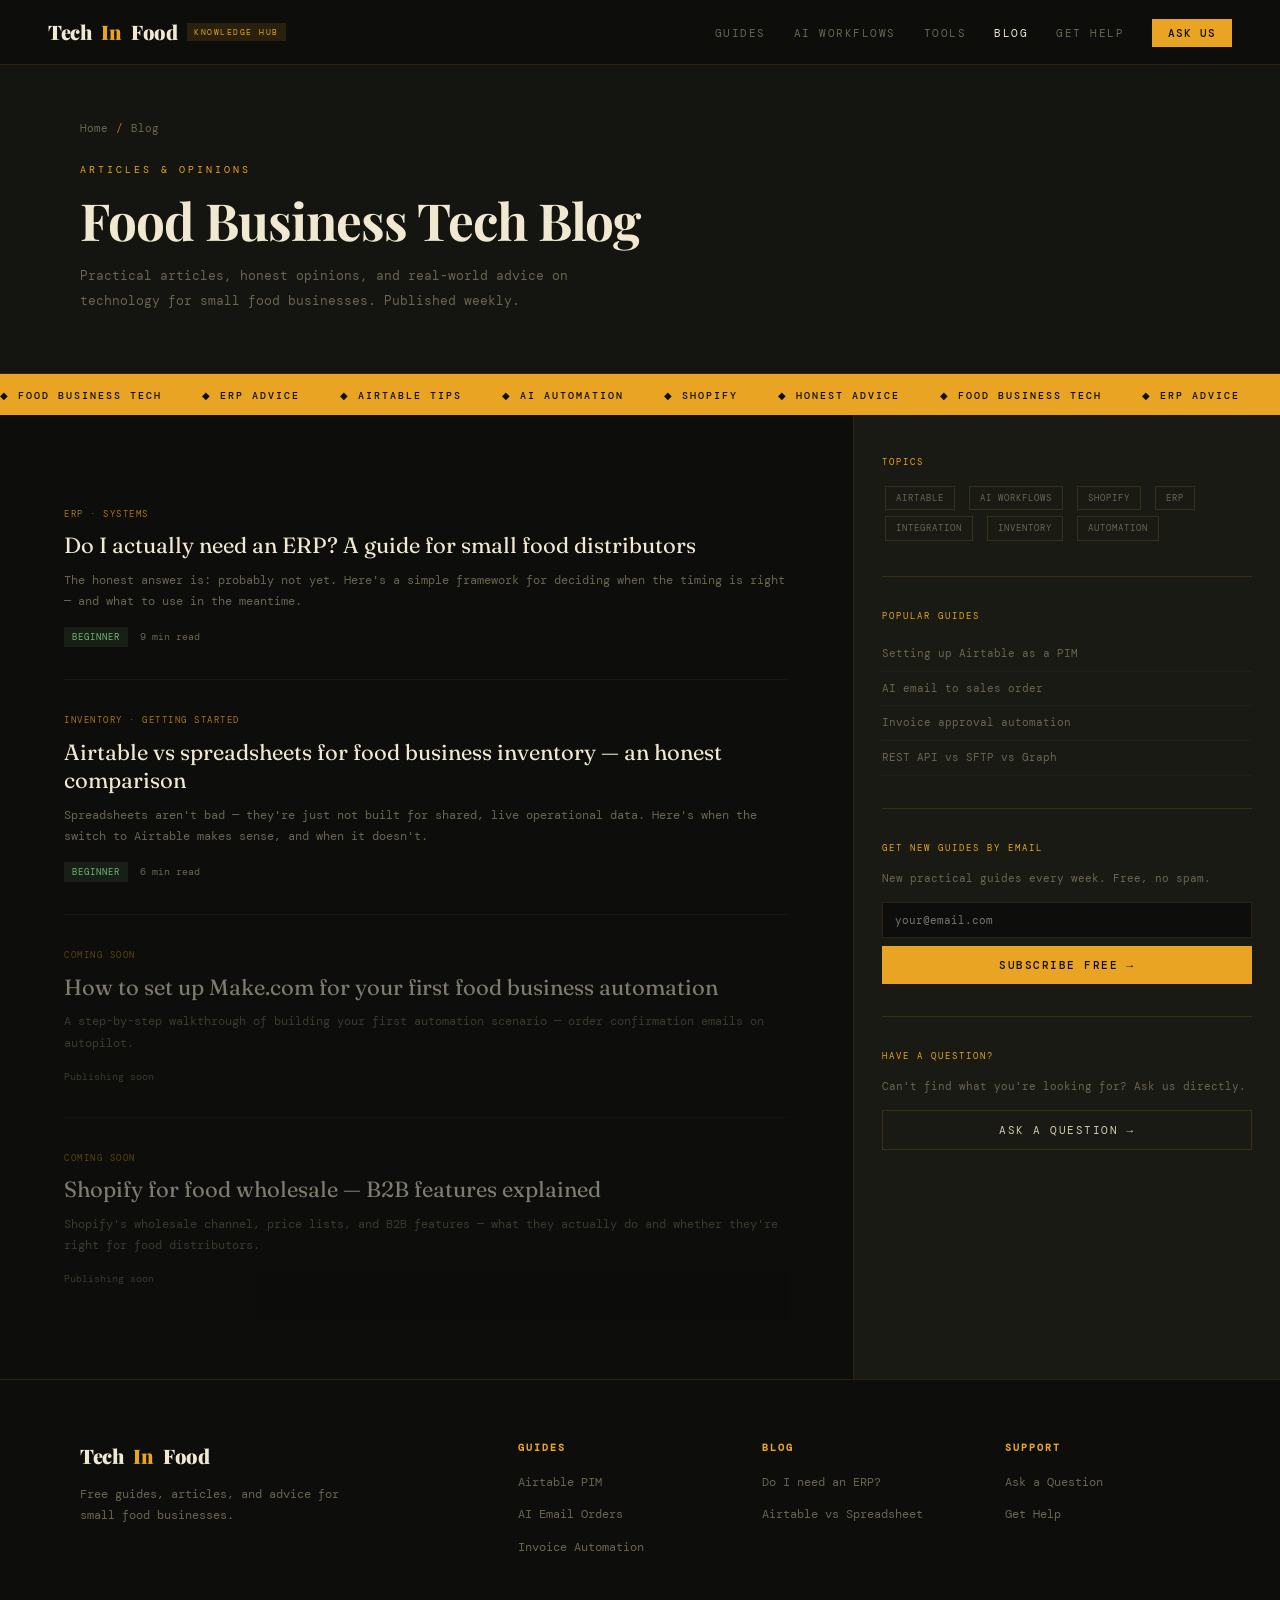
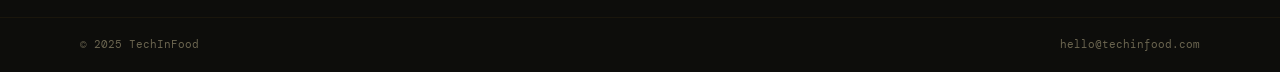
==== commit eb720b83: "Add files via upload" ====
--- a/index.html
+++ b/index.html
@@ -3,988 +3,144 @@
 <head>
 <meta charset="UTF-8">
 <meta name="viewport" content="width=device-width, initial-scale=1.0">
-<title>Manuals & Documentation Shop | TechInFood</title>
-<meta name="description" content="Professional manuals and documentation for food distributors, wholesalers, and food businesses. Airtable setup manuals, AI workflow guides, ERP implementation docs — written by food tech specialists. Instant download.">
-<link rel="canonical" href="https://www.techinfood.com/manuals/">
-<script type="application/ld+json">
-{
-  "@context": "https://schema.org",
-  "@type": "Store",
-  "name": "TechInFood Manuals",
-  "description": "Professional manuals and documentation for small food businesses. Instant digital download.",
-  "url": "https://www.techinfood.com/manuals/",
-  "currenciesAccepted": "GBP",
-  "paymentAccepted": "Credit Card, PayPal",
-  "areaServed": "United Kingdom"
-}
-</script>
+<title>Blog — Food Business Technology | TechInFood</title>
+<meta name="description" content="Practical articles on technology for small food businesses. ERP decisions, Airtable vs spreadsheets, AI automation, and more. Free to read.">
+<link rel="canonical" href="https://www.techinfood.com/blog/">
 <link href="https://fonts.googleapis.com/css2?family=Playfair+Display:wght@400;700;900&family=DM+Mono:wght@300;400;500&family=Fraunces:ital,wght@0,300;0,700;1,300&display=swap" rel="stylesheet">
 <link rel="stylesheet" href="../assets/style.css">
 <style>
-  /* PAGE HERO */
-  .page-hero {
-    padding: 120px 80px 60px;
-    background: var(--surface);
-    border-bottom: 1px solid var(--border);
-    display: grid;
-    grid-template-columns: 1fr 1fr;
-    gap: 60px;
-    align-items: center;
-  }
-  .hero-trust-row {
-    display: flex;
-    flex-wrap: wrap;
-    gap: 10px;
-    margin-top: 28px;
-  }
-  .trust-pill {
-    font-size: 10px;
-    letter-spacing: 1px;
-    text-transform: uppercase;
-    border: 1px solid var(--border);
-    color: var(--muted);
-    padding: 5px 12px;
-    display: flex;
-    align-items: center;
-    gap: 6px;
-  }
-  .trust-pill::before { content: '✓'; color: var(--green-bright); }
-
-  /* MANUAL PREVIEW VISUAL */
-  .manual-preview-stack {
-    display: flex;
-    flex-direction: column;
-    gap: 8px;
-    padding: 32px;
-    background: var(--panel);
-    border: 1px solid var(--border);
-    position: relative;
-    overflow: hidden;
-  }
-  .manual-preview-stack::before {
-    content: '📄';
-    position: absolute;
-    right: 20px;
-    bottom: 16px;
-    font-size: 80px;
-    opacity: 0.06;
-  }
-  .preview-doc {
-    background: var(--bg);
-    border: 1px solid var(--border);
-    padding: 14px 16px;
-    display: flex;
-    align-items: center;
-    gap: 12px;
-    transition: border-color 0.2s;
-  }
-  .preview-doc:hover { border-color: var(--amber-dim); }
-  .preview-doc-icon { font-size: 18px; flex-shrink: 0; }
-  .preview-doc-name { font-size: 11px; color: var(--cream); line-height: 1.3; }
-  .preview-doc-pages { font-size: 9px; letter-spacing: 1px; text-transform: uppercase; color: var(--muted); margin-top: 2px; }
-  .preview-doc-price {
-    margin-left: auto;
-    font-family: 'Playfair Display', serif;
-    font-size: 16px;
-    color: var(--amber);
-    flex-shrink: 0;
-  }
-
-  /* FILTER BAR */
-  .filter-bar {
-    display: flex;
-    gap: 8px;
-    flex-wrap: wrap;
-    margin-bottom: 40px;
-    align-items: center;
-  }
-  .filter-label { font-size: 10px; letter-spacing: 1.5px; text-transform: uppercase; color: var(--muted); margin-right: 8px; }
-  .filter-btn {
-    font-size: 10px;
-    letter-spacing: 1px;
-    text-transform: uppercase;
-    padding: 6px 14px;
-    border: 1px solid var(--border);
-    color: var(--muted);
-    background: none;
-    cursor: pointer;
-    transition: all 0.2s;
-    font-family: 'DM Mono', monospace;
-  }
-  .filter-btn:hover, .filter-btn.active { border-color: var(--amber); color: var(--amber); }
-
-  /* MANUAL CARDS GRID */
-  .manuals-grid {
-    display: grid;
-    grid-template-columns: repeat(3, 1fr);
-    gap: 1px;
-    background: var(--border);
-  }
-  .manual-card {
-    background: var(--bg);
-    padding: 36px 30px;
-    display: flex;
-    flex-direction: column;
-    position: relative;
-    overflow: hidden;
-    transition: background 0.25s;
-  }
-  .manual-card:hover { background: var(--panel); }
-  .manual-card-badge {
-    position: absolute;
-    top: 20px;
-    right: 20px;
-    font-size: 9px;
-    letter-spacing: 1.5px;
-    text-transform: uppercase;
-    padding: 3px 9px;
-  }
-  .badge-new { background: rgba(232,164,34,0.12); color: var(--amber); border: 1px solid rgba(232,164,34,0.25); }
-  .badge-bestseller { background: rgba(109,184,114,0.12); color: var(--green-bright); border: 1px solid rgba(109,184,114,0.25); }
-  .badge-bundle { background: rgba(232,164,34,0.08); color: var(--amber-dim); border: 1px solid rgba(232,164,34,0.15); }
-  .manual-icon { font-size: 32px; margin-bottom: 18px; }
-  .manual-cat { font-size: 9px; letter-spacing: 1.5px; text-transform: uppercase; color: var(--amber-dim); margin-bottom: 10px; }
-  .manual-title {
-    font-family: 'Fraunces', serif;
-    font-size: 20px;
-    color: var(--cream);
-    margin-bottom: 10px;
-    line-height: 1.3;
-  }
-  .manual-desc { font-size: 12px; color: var(--muted); line-height: 1.8; flex: 1; margin-bottom: 20px; }
-  .manual-contents { margin: 0 0 20px; padding: 0; list-style: none; display: flex; flex-direction: column; gap: 4px; }
-  .manual-contents li {
-    font-size: 10px;
-    color: var(--muted);
-    display: flex;
-    align-items: flex-start;
-    gap: 8px;
-    line-height: 1.5;
-  }
-  .manual-contents li::before { content: '—'; color: var(--amber-dim); flex-shrink: 0; }
-  .manual-meta {
-    display: flex;
-    align-items: center;
-    gap: 10px;
-    margin-bottom: 18px;
-    flex-wrap: wrap;
-  }
-  .meta-pill {
-    font-size: 9px;
-    letter-spacing: 1px;
-    text-transform: uppercase;
-    color: var(--muted);
-    border: 1px solid var(--border);
-    padding: 2px 8px;
-  }
-  .manual-footer {
-    display: flex;
-    align-items: center;
-    justify-content: space-between;
-    gap: 12px;
-    border-top: 1px solid var(--border);
-    padding-top: 18px;
-    margin-top: auto;
-  }
-  .manual-price {
-    display: flex;
-    flex-direction: column;
-  }
-  .price-amount {
-    font-family: 'Playfair Display', serif;
-    font-size: 26px;
-    color: var(--amber);
-    font-weight: 700;
-    line-height: 1;
-  }
-  .price-label { font-size: 9px; letter-spacing: 1px; text-transform: uppercase; color: var(--muted); margin-top: 3px; }
-  .btn-buy {
-    background: var(--amber);
-    color: #0d0d0b;
-    padding: 11px 20px;
-    font-family: 'DM Mono', monospace;
-    font-size: 10px;
-    letter-spacing: 1.5px;
-    text-transform: uppercase;
-    font-weight: 500;
-    border: none;
-    cursor: pointer;
-    transition: all 0.2s;
-    text-decoration: none;
-    display: inline-block;
-    white-space: nowrap;
-  }
-  .btn-buy:hover { background: var(--cream); transform: translateY(-1px); }
-  .btn-preview {
-    background: none;
-    color: var(--muted);
-    padding: 11px 0;
-    font-family: 'DM Mono', monospace;
-    font-size: 10px;
-    letter-spacing: 1.5px;
-    text-transform: uppercase;
-    border: none;
-    border-bottom: 1px solid var(--muted);
-    cursor: pointer;
-    transition: all 0.2s;
-    white-space: nowrap;
-  }
-  .btn-preview:hover { color: var(--amber); border-color: var(--amber); }
-
-  /* BUNDLE CARD */
-  .manual-card.bundle {
-    background: var(--panel);
-    border: 1px solid rgba(232,164,34,0.2);
-    grid-column: span 3;
-    display: grid;
-    grid-template-columns: 1fr 1fr;
-    gap: 40px;
-    align-items: center;
-  }
-  .bundle-list {
-    display: grid;
-    grid-template-columns: 1fr 1fr;
-    gap: 8px;
-    margin: 16px 0;
-  }
-  .bundle-item {
-    font-size: 11px;
-    color: var(--muted);
-    display: flex;
-    align-items: flex-start;
-    gap: 8px;
-    padding: 10px 12px;
-    background: var(--bg);
-    border: 1px solid var(--border);
-  }
-  .bundle-item::before { content: '✓'; color: var(--green-bright); flex-shrink: 0; font-size: 10px; margin-top: 1px; }
-  .bundle-saving {
-    font-size: 11px;
-    color: var(--green-bright);
-    margin-top: 4px;
-  }
-
-  /* HOW IT WORKS */
-  .how-it-works {
-    background: var(--surface);
-    padding: 80px;
-  }
-  .how-grid {
-    display: grid;
-    grid-template-columns: repeat(4, 1fr);
-    gap: 1px;
-    background: var(--border);
-    margin-top: 48px;
-  }
-  .how-step {
-    background: var(--surface);
-    padding: 32px 26px;
-  }
-  .how-num {
-    font-family: 'Playfair Display', serif;
-    font-size: 44px;
-    color: rgba(232,164,34,0.12);
-    font-weight: 900;
-    line-height: 1;
-    margin-bottom: 14px;
-  }
-  .how-title { font-family: 'Fraunces', serif; font-size: 16px; color: var(--cream); margin-bottom: 8px; }
-  .how-desc { font-size: 11px; color: var(--muted); line-height: 1.8; }
-
-  /* CUSTOM MANUAL REQUEST */
-  .custom-section {
-    background: var(--bg);
-    padding: 80px;
-    display: grid;
-    grid-template-columns: 1fr 1fr;
-    gap: 80px;
-    align-items: center;
-    border-top: 1px solid var(--border);
-  }
-  .custom-form-area {
-    background: var(--panel);
-    border: 1px solid var(--border);
-    padding: 36px;
-  }
-  .custom-form { display: flex; flex-direction: column; gap: 10px; }
-  .custom-form input, .custom-form select, .custom-form textarea {
-    background: var(--bg);
-    border: 1px solid var(--border);
-    padding: 11px 13px;
-    font-family: 'DM Mono', monospace;
-    font-size: 12px;
-    color: var(--text);
-    outline: none;
-    transition: border-color 0.2s;
-    width: 100%;
-  }
-  .custom-form input:focus, .custom-form select:focus, .custom-form textarea:focus { border-color: var(--amber); }
-  .custom-form input::placeholder, .custom-form textarea::placeholder { color: var(--muted); }
-  .custom-form select { color: var(--muted); appearance: none; }
-  .custom-form select option { background: var(--panel); color: var(--text); }
-  .custom-form textarea { resize: none; height: 90px; }
-  .custom-submit {
-    background: var(--amber);
-    color: #0d0d0b;
-    border: none;
-    padding: 13px;
-    font-family: 'DM Mono', monospace;
-    font-size: 11px;
-    letter-spacing: 1.5px;
-    text-transform: uppercase;
-    font-weight: 500;
-    cursor: pointer;
-    transition: background 0.2s;
-    margin-top: 4px;
-  }
-  .custom-submit:hover { background: var(--cream); }
-  .custom-note { font-size: 10px; color: var(--muted); text-align: center; margin-top: 8px; }
-
-  /* PREVIEW MODAL */
-  .preview-modal-overlay {
-    display: none;
-    position: fixed;
-    inset: 0;
-    background: rgba(13,13,11,0.92);
-    z-index: 300;
-    align-items: center;
-    justify-content: center;
-    backdrop-filter: blur(8px);
-  }
-  .preview-modal-overlay.open { display: flex; }
-  .preview-modal {
-    background: var(--panel);
-    border: 1px solid var(--border);
-    padding: 48px;
-    max-width: 560px;
-    width: 94%;
-    position: relative;
-    animation: modalIn 0.3s ease;
-    max-height: 90vh;
-    overflow-y: auto;
-  }
-  @keyframes modalIn { from{transform:translateY(20px);opacity:0} to{transform:none;opacity:1} }
-  .preview-modal-close {
-    position: absolute; top: 14px; right: 18px;
-    background: none; border: none; color: var(--muted); font-size: 16px; cursor: pointer;
-  }
-  .preview-modal-close:hover { color: var(--cream); }
-  .preview-chapter { padding: 14px 0; border-bottom: 1px solid rgba(232,164,34,0.07); }
-  .preview-chapter:last-child { border-bottom: none; }
-  .chapter-num { font-size: 9px; letter-spacing: 1.5px; text-transform: uppercase; color: var(--amber-dim); margin-bottom: 4px; }
-  .chapter-title { font-size: 13px; color: var(--cream); margin-bottom: 4px; font-family: 'Fraunces', serif; }
-  .chapter-pages { font-size: 10px; color: var(--muted); }
-  .chapter-locked { font-size: 10px; color: var(--muted); filter: blur(2px); user-select: none; }
-
-  @media(max-width:900px){
-    .page-hero { grid-template-columns:1fr; padding:100px 24px 40px; }
-    .manuals-grid { grid-template-columns:1fr; }
-    .manual-card.bundle { grid-column: span 1; grid-template-columns:1fr; }
-    .bundle-list { grid-template-columns:1fr; }
-    .how-it-works, .custom-section { padding:56px 24px; }
-    .how-grid { grid-template-columns:1fr 1fr; }
-    .custom-section { grid-template-columns:1fr; }
-    section { padding:56px 24px; }
-  }
+  .page-hero { padding: 120px 80px 60px; background: var(--surface); border-bottom: 1px solid var(--border); }
+  .blog-grid { display: grid; grid-template-columns: 2fr 1fr; gap: 1px; background: var(--border); margin-top: 0; }
+  .blog-main { background: var(--bg); padding: 60px 64px; display: flex; flex-direction: column; gap: 1px; }
+  .blog-sidebar { background: var(--panel); padding: 40px 28px; }
+  .post-card { background: var(--bg); padding: 32px 0; border-bottom: 1px solid rgba(232,164,34,0.07); text-decoration: none; display: block; transition: padding-left 0.2s; color: inherit; }
+  .post-card:hover { padding-left: 8px; }
+  .post-card:last-child { border-bottom: none; }
+  .post-cat { font-size: 9px; letter-spacing: 1.5px; text-transform: uppercase; color: var(--amber-dim); margin-bottom: 10px; }
+  .post-title { font-family: 'Fraunces', serif; font-size: 22px; color: var(--cream); margin-bottom: 10px; line-height: 1.3; }
+  .post-excerpt { font-size: 12px; color: var(--muted); line-height: 1.8; margin-bottom: 14px; }
+  .post-meta { display: flex; gap: 12px; align-items: center; }
+  .sidebar-label { font-size: 9px; letter-spacing: 2px; text-transform: uppercase; color: var(--amber); margin-bottom: 14px; }
+  .sidebar-section { margin-bottom: 32px; padding-bottom: 32px; border-bottom: 1px solid var(--border); }
+  .sidebar-section:last-child { border-bottom: none; margin-bottom: 0; }
+  .sidebar-link { display: block; font-size: 11px; color: var(--muted); padding: 8px 0; border-bottom: 1px solid rgba(232,164,34,0.04); text-decoration: none; transition: color 0.2s, padding-left 0.2s; }
+  .sidebar-link:hover { color: var(--amber); padding-left: 4px; }
+  .topic-tag { font-size: 9px; letter-spacing: 1px; text-transform: uppercase; border: 1px solid var(--border); color: var(--muted); padding: 4px 10px; display: inline-block; margin: 3px; transition: all 0.2s; text-decoration: none; }
+  .topic-tag:hover { border-color: var(--amber); color: var(--amber); }
+  @media(max-width:900px){ .page-hero{padding:100px 24px 40px;} .blog-grid{grid-template-columns:1fr;} .blog-main{padding:40px 24px;} .blog-sidebar{padding:32px 24px;} }
 </style>
 </head>
 <body>
 
-<!-- CONTACT MODAL -->
 <div class="modal-overlay" id="modal">
   <div class="modal" id="modal-inner">
     <button class="modal-close" onclick="closeModal()">✕</button>
-    <div class="section-label" style="margin-bottom:10px;">Custom manual enquiry</div>
-    <h3>Tell us what you need</h3>
-    <p>We produce bespoke manuals and documentation from your existing materials. Tell us what you have and what you need.</p>
+    <div class="section-label" style="margin-bottom:10px;">Ask us anything</div>
+    <h3>Send us your question</h3>
+    <p>We reply to every question personally — no bots, no templates.</p>
     <div class="modal-form">
-      <input type="text" placeholder="Your name" />
-      <input type="email" placeholder="Your email" />
-      <input type="text" placeholder="Business name" />
-      <select><option disabled selected>Manual type needed</option><option>Operational procedures manual</option><option>System setup / IT manual</option><option>Staff onboarding guide</option><option>Compliance & food safety manual</option><option>ERP / software user guide</option><option>Custom — I'll describe below</option></select>
-      <textarea placeholder="Describe what you need — we'll come back with a quote and timeline…"></textarea>
-      <button class="modal-submit" onclick="submitForm()">Send enquiry →</button>
+      <input type="text" placeholder="Your name" /><input type="email" placeholder="Your email" />
+      <textarea placeholder="What would you like to know?"></textarea>
+      <button class="modal-submit" onclick="submitForm()">Send →</button>
       <div class="modal-note">We reply within 1 business day</div>
     </div>
   </div>
 </div>
 
-<!-- PREVIEW MODAL -->
-<div class="preview-modal-overlay" id="preview-modal">
-  <div class="preview-modal" id="preview-modal-content">
-    <button class="preview-modal-close" onclick="closePreview()">✕</button>
-    <!-- content injected by JS -->
-  </div>
-</div>
-
-<!-- NAV -->
 <nav>
   <a href="/" class="logo">Tech<span>In</span>Food <span class="logo-badge">Knowledge Hub</span></a>
   <ul>
     <li><a href="/guides/">Guides</a></li>
     <li><a href="/#ai-docs">AI Workflows</a></li>
-    <li><a href="/manuals/" class="active">Manuals</a></li>
-    <li><a href="/blog/">Blog</a></li>
+    <li><a href="/#tools">Tools</a></li>
+    <li><a href="/blog/" class="active">Blog</a></li>
     <li><a href="/#ask-us">Get Help</a></li>
     <li><a href="#" onclick="openModal()" class="nav-cta">Ask Us</a></li>
   </ul>
 </nav>
 
-<!-- HERO -->
 <div class="page-hero">
-  <div>
-    <div class="breadcrumb"><a href="/">Home</a><span>/</span> Manuals</div>
-    <div class="section-label">Professional documentation</div>
-    <h2 style="font-size:clamp(30px,4vw,52px);letter-spacing:-1px;margin-bottom:16px;">Manuals Written for<br><em style="font-style:italic;color:var(--amber)">Food Businesses</em></h2>
-    <p style="color:var(--muted);font-size:13px;max-width:480px;line-height:1.9;">Step-by-step manuals written by food tech specialists. Instant PDF download. Use them as-is, or ask us to customise them for your specific systems and processes.</p>
-    <div class="hero-trust-row">
-      <span class="trust-pill">Instant PDF download</span>
-      <span class="trust-pill">Written for food businesses</span>
-      <span class="trust-pill">Printable &amp; shareable</span>
-      <span class="trust-pill">Customisable versions available</span>
+  <div class="breadcrumb"><a href="/">Home</a><span>/</span> Blog</div>
+  <div class="section-label">Articles &amp; opinions</div>
+  <h2 style="font-size:clamp(30px,4vw,52px);letter-spacing:-1px;">Food Business Tech Blog</h2>
+  <p style="color:var(--muted);font-size:13px;max-width:520px;margin-top:10px;line-height:1.9;">Practical articles, honest opinions, and real-world advice on technology for small food businesses. Published weekly.</p>
+</div>
+
+<div class="ticker"><div class="ticker-inner">◆ FOOD BUSINESS TECH &nbsp;&nbsp;&nbsp; ◆ ERP ADVICE &nbsp;&nbsp;&nbsp; ◆ AIRTABLE TIPS &nbsp;&nbsp;&nbsp; ◆ AI AUTOMATION &nbsp;&nbsp;&nbsp; ◆ SHOPIFY &nbsp;&nbsp;&nbsp; ◆ HONEST ADVICE &nbsp;&nbsp;&nbsp; ◆ FOOD BUSINESS TECH &nbsp;&nbsp;&nbsp; ◆ ERP ADVICE &nbsp;&nbsp;&nbsp; ◆ AIRTABLE TIPS &nbsp;&nbsp;&nbsp; ◆ AI AUTOMATION &nbsp;&nbsp;&nbsp; ◆ SHOPIFY &nbsp;&nbsp;&nbsp; ◆ HONEST ADVICE &nbsp;&nbsp;&nbsp;</div></div>
+
+<div class="blog-grid">
+  <div class="blog-main">
+    <a href="/blog/do-i-need-an-erp.html" class="post-card reveal">
+      <div class="post-cat">ERP · Systems</div>
+      <div class="post-title">Do I actually need an ERP? A guide for small food distributors</div>
+      <div class="post-excerpt">The honest answer is: probably not yet. Here's a simple framework for deciding when the timing is right — and what to use in the meantime.</div>
+      <div class="post-meta"><span class="badge badge-beginner">Beginner</span><span style="font-size:10px;color:var(--muted);">9 min read</span></div>
+    </a>
+    <a href="/blog/airtable-vs-spreadsheet.html" class="post-card reveal">
+      <div class="post-cat">Inventory · Getting started</div>
+      <div class="post-title">Airtable vs spreadsheets for food business inventory — an honest comparison</div>
+      <div class="post-excerpt">Spreadsheets aren't bad — they're just not built for shared, live operational data. Here's when the switch to Airtable makes sense, and when it doesn't.</div>
+      <div class="post-meta"><span class="badge badge-beginner">Beginner</span><span style="font-size:10px;color:var(--muted);">6 min read</span></div>
+    </a>
+    <div class="post-card reveal" style="cursor:default;opacity:0.5;">
+      <div class="post-cat">Coming soon</div>
+      <div class="post-title">How to set up Make.com for your first food business automation</div>
+      <div class="post-excerpt">A step-by-step walkthrough of building your first automation scenario — order confirmation emails on autopilot.</div>
+      <div class="post-meta"><span style="font-size:10px;color:var(--muted);">Publishing soon</span></div>
+    </div>
+    <div class="post-card reveal" style="cursor:default;opacity:0.5;">
+      <div class="post-cat">Coming soon</div>
+      <div class="post-title">Shopify for food wholesale — B2B features explained</div>
+      <div class="post-excerpt">Shopify's wholesale channel, price lists, and B2B features — what they actually do and whether they're right for food distributors.</div>
+      <div class="post-meta"><span style="font-size:10px;color:var(--muted);">Publishing soon</span></div>
     </div>
   </div>
-  <div class="manual-preview-stack">
-    <div style="font-size:10px;letter-spacing:2px;text-transform:uppercase;color:var(--muted);margin-bottom:8px;">Available now</div>
-    <div class="preview-doc">
-      <div class="preview-doc-icon">🗄️</div>
-      <div>
-        <div class="preview-doc-name">Airtable PIM Setup Manual</div>
-        <div class="preview-doc-pages">42 pages · PDF</div>
-      </div>
-      <div class="preview-doc-price">£29</div>
+
+  <div class="blog-sidebar">
+    <div class="sidebar-section">
+      <div class="sidebar-label">Topics</div>
+      <a href="/guides/airtable-pim.html" class="topic-tag">Airtable</a>
+      <a href="/guides/ai-email-to-sales-order.html" class="topic-tag">AI Workflows</a>
+      <a href="#" class="topic-tag">Shopify</a>
+      <a href="#" class="topic-tag">ERP</a>
+      <a href="/guides/rest-api-sftp-graph.html" class="topic-tag">Integration</a>
+      <a href="#" class="topic-tag">Inventory</a>
+      <a href="#" class="topic-tag">Automation</a>
     </div>
-    <div class="preview-doc">
-      <div class="preview-doc-icon">📧</div>
-      <div>
-        <div class="preview-doc-name">AI Email Order Automation Manual</div>
-        <div class="preview-doc-pages">38 pages · PDF</div>
-      </div>
-      <div class="preview-doc-price">£29</div>
+    <div class="sidebar-section">
+      <div class="sidebar-label">Popular guides</div>
+      <a href="/guides/airtable-pim.html" class="sidebar-link">Setting up Airtable as a PIM</a>
+      <a href="/guides/ai-email-to-sales-order.html" class="sidebar-link">AI email to sales order</a>
+      <a href="/guides/invoice-approval-automation.html" class="sidebar-link">Invoice approval automation</a>
+      <a href="/guides/rest-api-sftp-graph.html" class="sidebar-link">REST API vs SFTP vs Graph</a>
     </div>
-    <div class="preview-doc">
-      <div class="preview-doc-icon">🧾</div>
-      <div>
-        <div class="preview-doc-name">Invoice Approval Automation Manual</div>
-        <div class="preview-doc-pages">34 pages · PDF</div>
-      </div>
-      <div class="preview-doc-price">£29</div>
+    <div class="sidebar-section">
+      <div class="sidebar-label">Get new guides by email</div>
+      <p style="font-size:11px;color:var(--muted);line-height:1.7;margin-bottom:14px;">New practical guides every week. Free, no spam.</p>
+      <input type="email" id="blog-email" placeholder="your@email.com" style="width:100%;background:var(--bg);border:1px solid var(--border);padding:10px 12px;font-family:'DM Mono',monospace;font-size:11px;color:var(--text);outline:none;margin-bottom:8px;">
+      <button class="btn-primary" style="width:100%;" onclick="blogSubscribe()">Subscribe free →</button>
     </div>
-    <div class="preview-doc" style="border-color:rgba(232,164,34,0.3);">
-      <div class="preview-doc-icon">📦</div>
-      <div>
-        <div class="preview-doc-name">Complete Food Tech Manuals Bundle</div>
-        <div class="preview-doc-pages">All 4 manuals · Save £36</div>
-      </div>
-      <div class="preview-doc-price" style="color:var(--green-bright);">£79</div>
+    <div class="sidebar-section">
+      <div class="sidebar-label">Have a question?</div>
+      <p style="font-size:11px;color:var(--muted);line-height:1.7;margin-bottom:14px;">Can't find what you're looking for? Ask us directly.</p>
+      <button class="btn-outline" style="width:100%;" onclick="openModal()">Ask a question →</button>
     </div>
   </div>
 </div>
 
-<div class="ticker"><div class="ticker-inner">◆ PROFESSIONAL MANUALS &nbsp;&nbsp;&nbsp; ◆ INSTANT PDF DOWNLOAD &nbsp;&nbsp;&nbsp; ◆ AIRTABLE PIM &nbsp;&nbsp;&nbsp; ◆ AI WORKFLOW DOCS &nbsp;&nbsp;&nbsp; ◆ ERP GUIDES &nbsp;&nbsp;&nbsp; ◆ FOOD BUSINESS DOCUMENTATION &nbsp;&nbsp;&nbsp; ◆ PROFESSIONAL MANUALS &nbsp;&nbsp;&nbsp; ◆ INSTANT PDF DOWNLOAD &nbsp;&nbsp;&nbsp; ◆ AIRTABLE PIM &nbsp;&nbsp;&nbsp; ◆ AI WORKFLOW DOCS &nbsp;&nbsp;&nbsp; ◆ ERP GUIDES &nbsp;&nbsp;&nbsp; ◆ FOOD BUSINESS DOCUMENTATION &nbsp;&nbsp;&nbsp;</div></div>
-
-<!-- SHOP -->
-<section style="background:var(--bg);padding:60px 80px;" id="shop">
-  <div style="display:flex;justify-content:space-between;align-items:flex-end;margin-bottom:40px;" class="reveal">
-    <div>
-      <div class="section-label">Shop</div>
-      <h2 style="margin-bottom:8px;">All Manuals</h2>
-      <p style="color:var(--muted);font-size:13px;">Instant PDF download after purchase. All prices in GBP.</p>
-    </div>
-    <button class="btn-outline" onclick="openModal()">Request a custom manual →</button>
-  </div>
-
-  <div class="filter-bar reveal">
-    <span class="filter-label">Filter:</span>
-    <button class="filter-btn active" onclick="filterManuals('all',this)">All</button>
-    <button class="filter-btn" onclick="filterManuals('ai',this)">AI Workflows</button>
-    <button class="filter-btn" onclick="filterManuals('airtable',this)">Airtable</button>
-    <button class="filter-btn" onclick="filterManuals('integration',this)">Integration</button>
-    <button class="filter-btn" onclick="filterManuals('bundle',this)">Bundle</button>
-  </div>
-
-  <div class="manuals-grid" id="manuals-grid">
-
-    <!-- AIRTABLE PIM MANUAL -->
-    <div class="manual-card reveal" data-category="airtable">
-      <span class="manual-card-badge badge-bestseller">Bestseller</span>
-      <div class="manual-icon">🗄️</div>
-      <div class="manual-cat">Airtable · PIM</div>
-      <div class="manual-title">Airtable PIM Setup Manual for Food Businesses</div>
-      <p class="manual-desc">The complete implementation manual for setting up Airtable as a Product Information Management system. Everything from base structure to Shopify API connection — written for food businesses.</p>
-      <ul class="manual-contents">
-        <li>Base structure &amp; table architecture</li>
-        <li>All 16 product fields with configurations</li>
-        <li>14 allergen fields setup walkthrough</li>
-        <li>Supplier &amp; category linking</li>
-        <li>Image &amp; media attachment best practices</li>
-        <li>Shopify REST API sync — step by step</li>
-        <li>Airtable automations for low stock alerts</li>
-        <li>Team permissions &amp; sharing settings</li>
-      </ul>
-      <div class="manual-meta">
-        <span class="meta-pill">📄 42 pages</span>
-        <span class="meta-pill">🖨 Printable PDF</span>
-        <span class="meta-pill">🔄 Updated 2025</span>
-      </div>
-      <div class="manual-footer">
-        <div class="manual-price">
-          <div class="price-amount">£29</div>
-          <div class="price-label">Instant download</div>
-        </div>
-        <div style="display:flex;gap:10px;align-items:center;">
-          <button class="btn-preview" onclick="showPreview('airtable-pim')">Preview →</button>
-          <a href="https://buy.stripe.com/placeholder-airtable-pim" class="btn-buy" target="_blank">Buy now</a>
-        </div>
-      </div>
-    </div>
-
-    <!-- AI EMAIL TO ORDER MANUAL -->
-    <div class="manual-card reveal" data-category="ai">
-      <span class="manual-card-badge badge-new">New</span>
-      <div class="manual-icon">📧</div>
-      <div class="manual-cat">AI · Workflow Automation</div>
-      <div class="manual-title">AI Email to Sales Order: Implementation Manual</div>
-      <p class="manual-desc">The complete technical and operational manual for implementing AI-powered email to sales order conversion in a food distribution or wholesale business.</p>
-      <ul class="manual-contents">
-        <li>How the AI workflow works — full diagram</li>
-        <li>Tool selection guide: Make.com + LLM setup</li>
-        <li>Writing effective AI extraction prompts</li>
-        <li>Product catalogue preparation for AI matching</li>
-        <li>Connecting to your ERP or order system</li>
-        <li>Testing &amp; confidence threshold settings</li>
-        <li>Staff training &amp; change management notes</li>
-        <li>Troubleshooting common issues</li>
-      </ul>
-      <div class="manual-meta">
-        <span class="meta-pill">📄 38 pages</span>
-        <span class="meta-pill">🖨 Printable PDF</span>
-        <span class="meta-pill">📊 Includes diagrams</span>
-      </div>
-      <div class="manual-footer">
-        <div class="manual-price">
-          <div class="price-amount">£29</div>
-          <div class="price-label">Instant download</div>
-        </div>
-        <div style="display:flex;gap:10px;align-items:center;">
-          <button class="btn-preview" onclick="showPreview('ai-email')">Preview →</button>
-          <a href="https://buy.stripe.com/placeholder-ai-email" class="btn-buy" target="_blank">Buy now</a>
-        </div>
-      </div>
-    </div>
-
-    <!-- INVOICE AUTOMATION MANUAL -->
-    <div class="manual-card reveal" data-category="ai">
-      <div class="manual-icon">🧾</div>
-      <div class="manual-cat">AI · Finance Automation</div>
-      <div class="manual-title">Invoice Approval Automation Manual</div>
-      <p class="manual-desc">A practical implementation manual for setting up AI-powered invoice approval workflows. Covers three-way matching, approval rules, exception routing, and accounting system integration.</p>
-      <ul class="manual-contents">
-        <li>Three-way match explained with examples</li>
-        <li>Setting approval thresholds &amp; rules</li>
-        <li>AI OCR setup for PDF invoices</li>
-        <li>Make.com workflow build — step by step</li>
-        <li>Connecting to Xero, Sage, or QuickBooks</li>
-        <li>Exception handling &amp; escalation paths</li>
-        <li>Audit trail &amp; compliance notes</li>
-        <li>Month 1 rollout plan</li>
-      </ul>
-      <div class="manual-meta">
-        <span class="meta-pill">📄 34 pages</span>
-        <span class="meta-pill">🖨 Printable PDF</span>
-        <span class="meta-pill">🔄 Updated 2025</span>
-      </div>
-      <div class="manual-footer">
-        <div class="manual-price">
-          <div class="price-amount">£29</div>
-          <div class="price-label">Instant download</div>
-        </div>
-        <div style="display:flex;gap:10px;align-items:center;">
-          <button class="btn-preview" onclick="showPreview('invoice')">Preview →</button>
-          <a href="https://buy.stripe.com/placeholder-invoice" class="btn-buy" target="_blank">Buy now</a>
-        </div>
-      </div>
-    </div>
-
-    <!-- INTEGRATION MANUAL -->
-    <div class="manual-card reveal" data-category="integration">
-      <div class="manual-icon">🔗</div>
-      <div class="manual-cat">Integration · Systems</div>
-      <div class="manual-title">Food Business Systems Integration Manual</div>
-      <p class="manual-desc">The practical manual for connecting food business platforms — covering REST API, SFTP, and Microsoft Graph. Includes worked examples for Shopify ↔ ERP, Airtable ↔ Shopify, and Outlook ↔ workflows.</p>
-      <ul class="manual-contents">
-        <li>REST API fundamentals with food examples</li>
-        <li>SFTP setup &amp; scheduled file transfers</li>
-        <li>Microsoft Graph authentication setup</li>
-        <li>Shopify to ERP integration walkthrough</li>
-        <li>Airtable REST API — full reference</li>
-        <li>Make.com as integration middleware</li>
-        <li>Error handling &amp; monitoring</li>
-        <li>Security &amp; credential management</li>
-      </ul>
-      <div class="manual-meta">
-        <span class="meta-pill">📄 52 pages</span>
-        <span class="meta-pill">🖨 Printable PDF</span>
-        <span class="meta-pill">💻 Code examples</span>
-      </div>
-      <div class="manual-footer">
-        <div class="manual-price">
-          <div class="price-amount">£35</div>
-          <div class="price-label">Instant download</div>
-        </div>
-        <div style="display:flex;gap:10px;align-items:center;">
-          <button class="btn-preview" onclick="showPreview('integration')">Preview →</button>
-          <a href="https://buy.stripe.com/placeholder-integration" class="btn-buy" target="_blank">Buy now</a>
-        </div>
-      </div>
-    </div>
-
-    <!-- COMING SOON -->
-    <div class="manual-card reveal" data-category="airtable" style="opacity:0.55;cursor:default;">
-      <div class="manual-icon">📦</div>
-      <div class="manual-cat">Coming soon · Inventory</div>
-      <div class="manual-title">Food Business Inventory Management Manual</div>
-      <p class="manual-desc">End-to-end inventory management for food distributors. Stock tracking, expiry date management, supplier ordering, and waste reduction — practical and ready to implement.</p>
-      <div class="manual-meta">
-        <span class="meta-pill">📄 ~45 pages</span>
-        <span class="meta-pill">🔔 Notify me</span>
-      </div>
-      <div class="manual-footer">
-        <div class="manual-price">
-          <div class="price-amount" style="font-size:18px;color:var(--muted);">Coming soon</div>
-          <div class="price-label">Expected Nov 2025</div>
-        </div>
-        <button class="btn-preview" onclick="openModal()">Notify me →</button>
-      </div>
-    </div>
-
-    <!-- COMING SOON 2 -->
-    <div class="manual-card reveal" data-category="ai" style="opacity:0.55;cursor:default;">
-      <div class="manual-icon">⚙️</div>
-      <div class="manual-cat">Coming soon · Automation</div>
-      <div class="manual-title">Make.com for Food Businesses Manual</div>
-      <p class="manual-desc">A complete Make.com implementation manual for food businesses — covering the 12 most useful automation scenarios, from order confirmations to supplier alerts.</p>
-      <div class="manual-meta">
-        <span class="meta-pill">📄 ~50 pages</span>
-        <span class="meta-pill">🔔 Notify me</span>
-      </div>
-      <div class="manual-footer">
-        <div class="manual-price">
-          <div class="price-amount" style="font-size:18px;color:var(--muted);">Coming soon</div>
-          <div class="price-label">Expected Dec 2025</div>
-        </div>
-        <button class="btn-preview" onclick="openModal()">Notify me →</button>
-      </div>
-    </div>
-
-    <!-- BUNDLE -->
-    <div class="manual-card bundle reveal" data-category="bundle">
-      <div>
-        <span class="manual-card-badge badge-bundle" style="position:relative;top:auto;right:auto;display:inline-block;margin-bottom:16px;">Best value</span>
-        <div class="manual-icon">📚</div>
-        <div class="manual-cat">Bundle · All 4 manuals</div>
-        <div class="manual-title" style="font-size:24px;">Complete Food Tech Manuals Bundle</div>
-        <p class="manual-desc">All four available manuals in one download. Airtable PIM, AI Email Orders, Invoice Automation, and Systems Integration — everything you need to modernise a food distribution or wholesale business.</p>
-        <div class="bundle-saving">✓ Save £36 vs buying individually</div>
-        <div class="manual-footer" style="margin-top:24px;padding-top:20px;">
-          <div class="manual-price">
-            <div class="price-amount" style="font-size:36px;">£79</div>
-            <div class="price-label">All 4 manuals · Instant download</div>
-            <div style="font-size:11px;color:var(--muted);text-decoration:line-through;margin-top:4px;">£122 if bought separately</div>
-          </div>
-          <a href="https://buy.stripe.com/placeholder-bundle" class="btn-buy" style="padding:14px 32px;font-size:12px;" target="_blank">Buy bundle →</a>
-        </div>
-      </div>
-      <div>
-        <div style="font-size:10px;letter-spacing:2px;text-transform:uppercase;color:var(--muted);margin-bottom:16px;">What's included</div>
-        <div class="bundle-list">
-          <div class="bundle-item">Airtable PIM Setup Manual (42pp)</div>
-          <div class="bundle-item">AI Email to Sales Order Manual (38pp)</div>
-          <div class="bundle-item">Invoice Approval Automation Manual (34pp)</div>
-          <div class="bundle-item">Systems Integration Manual (52pp)</div>
-          <div class="bundle-item">Instant PDF download</div>
-          <div class="bundle-item">All future updates included</div>
-          <div class="bundle-item">Printable &amp; team-shareable</div>
-          <div class="bundle-item">Priority email support (30 days)</div>
-        </div>
-      </div>
-    </div>
-
-  </div>
-</section>
-
-<!-- HOW IT WORKS -->
-<div class="how-it-works" id="how">
-  <div class="section-label reveal">Simple process</div>
-  <h2 class="reveal">How It Works</h2>
-  <div class="how-grid">
-    <div class="how-step reveal">
-      <div class="how-num">01</div>
-      <div class="how-title">Choose your manual</div>
-      <div class="how-desc">Browse the shop, preview the table of contents, and pick the manual that matches what you're setting up or implementing.</div>
-    </div>
-    <div class="how-step reveal">
-      <div class="how-num">02</div>
-      <div class="how-title">Complete checkout</div>
-      <div class="how-desc">Secure payment via Stripe. Takes 30 seconds. We accept all major cards and PayPal. No account required.</div>
-    </div>
-    <div class="how-step reveal">
-      <div class="how-num">03</div>
-      <div class="how-title">Instant PDF download</div>
-      <div class="how-desc">You're emailed a download link immediately. The PDF is yours to keep, print, share with your team, and use as a reference.</div>
-    </div>
-    <div class="how-step reveal">
-      <div class="how-num">04</div>
-      <div class="how-title">Questions? Ask us</div>
-      <div class="how-desc">Every manual purchase comes with 30 days of email support. If something in the manual isn't clear, just ask — we'll help.</div>
-    </div>
-  </div>
-</div>
-
-<!-- CUSTOM MANUAL REQUEST -->
-<div class="custom-section" id="custom">
-  <div class="reveal">
-    <div class="section-label">Bespoke service</div>
-    <h2>Need a Manual Written<br>for <em style="font-style:italic;color:var(--amber)">Your Business?</em></h2>
-    <p style="color:var(--muted);font-size:13px;line-height:1.9;margin-top:10px;margin-bottom:24px;">We produce custom manuals from your existing documentation, notes, or processes. Upload what you have — a draft, a set of notes, a recorded walkthrough — and we'll turn it into a professional, branded, publication-quality PDF manual your team can actually use.</p>
-    <ul style="list-style:none;display:flex;flex-direction:column;gap:10px;">
-      <li style="font-size:12px;color:var(--muted);display:flex;gap:10px;align-items:flex-start;"><span style="color:var(--green-bright);">✓</span> Operational procedures &amp; SOPs</li>
-      <li style="font-size:12px;color:var(--muted);display:flex;gap:10px;align-items:flex-start;"><span style="color:var(--green-bright);">✓</span> System setup &amp; IT documentation</li>
-      <li style="font-size:12px;color:var(--muted);display:flex;gap:10px;align-items:flex-start;"><span style="color:var(--green-bright);">✓</span> Staff onboarding &amp; training guides</li>
-      <li style="font-size:12px;color:var(--muted);display:flex;gap:10px;align-items:flex-start;"><span style="color:var(--green-bright);">✓</span> Food safety &amp; compliance documentation</li>
-      <li style="font-size:12px;color:var(--muted);display:flex;gap:10px;align-items:flex-start;"><span style="color:var(--green-bright);">✓</span> Branded with your logo and colours</li>
-    </ul>
-  </div>
-  <div class="custom-form-area reveal">
-    <div class="section-label" style="margin-bottom:16px;">Request a custom manual</div>
-    <div class="custom-form">
-      <input type="text" placeholder="Your name" />
-      <input type="email" placeholder="Your email" />
-      <input type="text" placeholder="Business name" />
-      <select>
-        <option disabled selected>Type of manual needed</option>
-        <option>Operational procedures / SOPs</option>
-        <option>System / IT setup manual</option>
-        <option>Staff onboarding guide</option>
-        <option>Food safety &amp; compliance manual</option>
-        <option>Software user guide</option>
-        <option>Custom — I'll describe below</option>
-      </select>
-      <textarea placeholder="Describe what you need. Include any existing materials you can share — notes, drafts, recordings. We'll respond with a quote and timeline."></textarea>
-      <button class="custom-submit" onclick="submitCustom()">Send request →</button>
-      <div class="custom-note">We respond within 1 business day with a quote</div>
-    </div>
-  </div>
-</div>
-
-<!-- FAQ -->
-<section style="background:var(--surface);padding:80px;" id="faq">
-  <div class="section-label reveal">Questions</div>
-  <h2 class="reveal">Manual FAQs</h2>
-  <div style="display:flex;flex-direction:column;gap:1px;background:var(--border);margin-top:40px;" class="reveal">
-    <div style="background:var(--surface);">
-      <div class="faq-q" onclick="toggleFaq(this)">Can I share the manual with my whole team?<span class="faq-icon">+</span></div>
-      <div class="faq-a">Yes. All manuals are licensed for use within your business. You can share the PDF with your team, print it, and use it as a reference across your organisation. You just can't resell it or distribute it publicly.</div>
-    </div>
-    <div style="background:var(--surface);">
-      <div class="faq-q" onclick="toggleFaq(this)">What format are the manuals in?<span class="faq-icon">+</span></div>
-      <div class="faq-a">All manuals are delivered as professionally typeset PDFs. They're designed to be read on screen or printed — whichever works best for your team. They include a table of contents, page numbers, and are formatted for A4 printing.</div>
-    </div>
-    <div style="background:var(--surface);">
-      <div class="faq-q" onclick="toggleFaq(this)">What if the manual doesn't match my exact setup?<span class="faq-icon">+</span></div>
-      <div class="faq-a">Our manuals are written to be broadly applicable but focused on the most common setups for food businesses. If something doesn't quite match your situation, every purchase includes 30 days of email support — just ask us and we'll clarify or adapt. For a fully custom version built around your specific systems, use the custom manual request form above.</div>
-    </div>
-    <div style="background:var(--surface);">
-      <div class="faq-q" onclick="toggleFaq(this)">Can I get a manual customised with my company branding?<span class="faq-icon">+</span></div>
-      <div class="faq-a">Yes — we offer a branded/customised version of any manual. This adds your logo, colour scheme, and company name throughout, and we can adapt the content to reference your specific tools and processes. Use the custom manual request form for a quote.</div>
-    </div>
-    <div style="background:var(--surface);">
-      <div class="faq-q" onclick="toggleFaq(this)">Do you offer refunds?<span class="faq-icon">+</span></div>
-      <div class="faq-a">If you're not satisfied with a manual, contact us within 7 days of purchase and we'll either resolve the issue or issue a full refund — no awkward questions. We want the manuals to be genuinely useful.</div>
-    </div>
-  </div>
-</section>
-
 <footer>
-  <div>
-    <a href="/" class="logo">Tech<span>In</span>Food</a>
-    <p class="footer-desc">Free guides, professional manuals, and honest tech advice for small food businesses.</p>
-  </div>
-  <div class="footer-col">
-    <h4>Manuals</h4>
-    <ul>
-      <li><a href="#shop">Airtable PIM Manual</a></li>
-      <li><a href="#shop">AI Email Orders Manual</a></li>
-      <li><a href="#shop">Invoice Automation Manual</a></li>
-      <li><a href="#shop">Integration Manual</a></li>
-      <li><a href="#shop">Full Bundle — £79</a></li>
-    </ul>
-  </div>
-  <div class="footer-col">
-    <h4>Free Guides</h4>
-    <ul>
-      <li><a href="/guides/">All guides</a></li>
-      <li><a href="/guides/airtable-pim.html">Airtable PIM</a></li>
-      <li><a href="/guides/ai-email-to-sales-order.html">AI Email Orders</a></li>
-      <li><a href="/blog/">Blog</a></li>
-    </ul>
-  </div>
-  <div class="footer-col">
-    <h4>Support</h4>
-    <ul>
-      <li><a onclick="openModal()">Custom Manual Request</a></li>
-      <li><a href="/#ask-us">Get Help</a></li>
-      <li><a onclick="openModal()">Ask a Question</a></li>
-      <li><a href="https://winman.how" target="_blank">Winman.how</a></li>
-    </ul>
-  </div>
+  <div><a href="/" class="logo">Tech<span>In</span>Food</a><p class="footer-desc">Free guides, articles, and advice for small food businesses.</p></div>
+  <div class="footer-col"><h4>Guides</h4><ul><li><a href="/guides/airtable-pim.html">Airtable PIM</a></li><li><a href="/guides/ai-email-to-sales-order.html">AI Email Orders</a></li><li><a href="/guides/invoice-approval-automation.html">Invoice Automation</a></li></ul></div>
+  <div class="footer-col"><h4>Blog</h4><ul><li><a href="/blog/do-i-need-an-erp.html">Do I need an ERP?</a></li><li><a href="/blog/airtable-vs-spreadsheet.html">Airtable vs Spreadsheet</a></li></ul></div>
+  <div class="footer-col"><h4>Support</h4><ul><li><a onclick="openModal()">Ask a Question</a></li><li><a href="/#ask-us">Get Help</a></li></ul></div>
 </footer>
-<div class="footer-bottom"><span>© 2025 TechInFood · Professional manuals for food businesses</span><span>hello@techinfood.com</span></div>
-
+<div class="footer-bottom"><span>© 2025 TechInFood</span><span>hello@techinfood.com</span></div>
 <script src="../assets/nav.js"></script>
 <script>
-  // Preview modal content
-  const previews = {
-    'airtable-pim': {
-      title: 'Airtable PIM Setup Manual — Table of Contents',
-      chapters: [
-        {num:'Chapter 1', title:'Introduction to PIM for food businesses', pages:'pp. 4–8', locked:false},
-        {num:'Chapter 2', title:'Setting up your Airtable base architecture', pages:'pp. 9–15', locked:false},
-        {num:'Chapter 3', title:'Building the Products table — all 16 fields', pages:'pp. 16–21', locked:true},
-        {num:'Chapter 4', title:'Allergen and nutritional fields', pages:'pp. 22–26', locked:true},
-        {num:'Chapter 5', title:'Linking Suppliers and Categories', pages:'pp. 27–30', locked:true},
-        {num:'Chapter 6', title:'Image and media management', pages:'pp. 31–34', locked:true},
-        {num:'Chapter 7', title:'Shopify REST API connection', pages:'pp. 35–39', locked:true},
-        {num:'Chapter 8', title:'Automations, alerts, and team setup', pages:'pp. 40–42', locked:true},
-      ]
-    },
-    'ai-email': {
-      title: 'AI Email to Sales Order Manual — Table of Contents',
-      chapters: [
-        {num:'Chapter 1', title:'How AI email order processing works', pages:'pp. 4–9', locked:false},
-        {num:'Chapter 2', title:'Tool selection and account setup', pages:'pp. 10–14', locked:false},
-        {num:'Chapter 3', title:'Make.com scenario build — step by step', pages:'pp. 15–22', locked:true},
-        {num:'Chapter 4', title:'Writing your AI extraction prompt', pages:'pp. 23–27', locked:true},
-        {num:'Chapter 5', title:'Product catalogue preparation', pages:'pp. 28–31', locked:true},
-        {num:'Chapter 6', title:'ERP and order system connection', pages:'pp. 32–35', locked:true},
-        {num:'Chapter 7', title:'Testing and confidence thresholds', pages:'pp. 36–37', locked:true},
-        {num:'Chapter 8', title:'Staff training and rollout guide', pages:'pp. 38', locked:true},
-      ]
-    },
-    'invoice': {
-      title: 'Invoice Approval Automation Manual — Table of Contents',
-      chapters: [
-        {num:'Chapter 1', title:'Understanding three-way matching', pages:'pp. 4–8', locked:false},
-        {num:'Chapter 2', title:'Defining your approval rules', pages:'pp. 9–13', locked:false},
-        {num:'Chapter 3', title:'AI OCR setup for PDF invoices', pages:'pp. 14–18', locked:true},
-        {num:'Chapter 4', title:'Make.com workflow — full build', pages:'pp. 19–25', locked:true},
-        {num:'Chapter 5', title:'Accounting system integration', pages:'pp. 26–29', locked:true},
-        {num:'Chapter 6', title:'Exception handling and escalation', pages:'pp. 30–32', locked:true},
-        {num:'Chapter 7', title:'Audit trail and compliance notes', pages:'pp. 33', locked:true},
-        {num:'Chapter 8', title:'Month 1 rollout plan', pages:'pp. 34', locked:true},
-      ]
-    },
-    'integration': {
-      title: 'Food Business Systems Integration Manual — Table of Contents',
-      chapters: [
-        {num:'Chapter 1', title:'REST API fundamentals for food businesses', pages:'pp. 4–10', locked:false},
-        {num:'Chapter 2', title:'SFTP: secure batch file transfer', pages:'pp. 11–16', locked:false},
-        {num:'Chapter 3', title:'Microsoft Graph API setup', pages:'pp. 17–22', locked:true},
-        {num:'Chapter 4', title:'Shopify to ERP integration', pages:'pp. 23–30', locked:true},
-        {num:'Chapter 5', title:'Airtable REST API full reference', pages:'pp. 31–38', locked:true},
-        {num:'Chapter 6', title:'Make.com as integration middleware', pages:'pp. 39–44', locked:true},
-        {num:'Chapter 7', title:'Error handling and monitoring', pages:'pp. 45–49', locked:true},
-        {num:'Chapter 8', title:'Security and credential management', pages:'pp. 50–52', locked:true},
-      ]
-    }
-  };
-
-  function showPreview(key) {
-    const data = previews[key];
-    if (!data) return;
-    const chapters = data.chapters.map(c => `
-      <div class="preview-chapter">
-        <div class="chapter-num">${c.num}</div>
-        <div class="${c.locked ? 'chapter-locked' : 'chapter-title'}">${c.title}</div>
-        <div class="chapter-pages">${c.pages}</div>
-      </div>
-    `).join('');
-    document.getElementById('preview-modal-content').innerHTML = `
-      <button class="preview-modal-close" onclick="closePreview()">✕</button>
-      <div class="section-label" style="margin-bottom:12px;">Table of contents preview</div>
-      <h3 style="font-family:'Playfair Display',serif;font-size:18px;color:var(--cream);margin-bottom:6px;line-height:1.3;">${data.title}</h3>
-      <p style="font-size:11px;color:var(--muted);margin-bottom:24px;">First 2 chapters shown in full. Remaining chapters blurred — purchase to unlock.</p>
-      ${chapters}
-      <div style="margin-top:24px;padding-top:20px;border-top:1px solid var(--border);display:flex;gap:10px;">
-        <a href="https://buy.stripe.com/placeholder-${key}" class="btn-buy" style="flex:1;text-align:center;" target="_blank">Buy now →</a>
-        <button onclick="closePreview()" class="btn-outline">Close</button>
-      </div>
-    `;
-    document.getElementById('preview-modal').classList.add('open');
-    document.body.style.overflow = 'hidden';
-  }
-  function closePreview() {
-    document.getElementById('preview-modal').classList.remove('open');
-    document.body.style.overflow = '';
-  }
-  document.getElementById('preview-modal').addEventListener('click', function(e) { if(e.target===this) closePreview(); });
-
-  // Filter
-  function filterManuals(cat, btn) {
-    document.querySelectorAll('.filter-btn').forEach(b => b.classList.remove('active'));
-    btn.classList.add('active');
-    document.querySelectorAll('.manual-card').forEach(card => {
-      if (cat === 'all' || card.dataset.category === cat) {
-        card.style.display = 'flex';
-      } else {
-        card.style.display = 'none';
-      }
-    });
-  }
-
-  // Custom form
-  function submitCustom() {
-    document.querySelector('.custom-form-area').innerHTML = `
-      <div style="text-align:center;padding:32px 0;">
-        <div style="font-size:48px;margin-bottom:16px;">✓</div>
-        <p style="font-family:'Playfair Display',serif;font-size:20px;color:var(--cream);margin-bottom:10px;">Request received</p>
-        <p style="font-size:12px;color:var(--muted);line-height:1.8;">We'll come back to you within 1 business day with a quote and timeline.</p>
-      </div>`;
-  }
-
-  // FAQ
-  function toggleFaq(el) {
-    const a = el.nextElementSibling;
-    el.classList.toggle('open');
-    a && a.classList && a.classList.toggle('open');
-  }
-
-  // FAQ styles inline since we're not importing full shared CSS for faq
-  document.querySelectorAll('.faq-q').forEach(q => {
-    q.style.cssText = 'padding:20px 24px;display:flex;justify-content:space-between;align-items:center;cursor:pointer;gap:20px;font-size:13px;color:var(--cream);transition:background 0.2s;user-select:none;';
-    q.addEventListener('mouseenter', () => q.style.background = 'var(--panel)');
-    q.addEventListener('mouseleave', () => { if(!q.classList.contains('open')) q.style.background = ''; });
-  });
-  document.querySelectorAll('.faq-icon').forEach(i => {
-    i.style.cssText = 'font-size:18px;color:var(--amber);flex-shrink:0;transition:transform 0.3s;';
-  });
-  document.querySelectorAll('.faq-a').forEach(a => {
-    a.style.cssText = 'max-height:0;overflow:hidden;transition:max-height 0.4s ease,padding 0.3s ease;font-size:12px;color:var(--muted);line-height:1.9;padding:0 24px;';
-  });
-  document.querySelectorAll('.faq-q').forEach(q => {
-    q.addEventListener('click', function() {
-      const a = this.nextElementSibling;
-      const icon = this.querySelector('.faq-icon');
-      const isOpen = a.style.maxHeight && a.style.maxHeight !== '0px';
-      if (isOpen) {
-        a.style.maxHeight = '0'; a.style.padding = '0 24px';
-        if(icon) icon.style.transform = '';
-      } else {
-        a.style.maxHeight = '400px'; a.style.padding = '0 24px 22px';
-        if(icon) icon.style.transform = 'rotate(45deg)';
-      }
-    });
-  });
+function blogSubscribe() {
+  const el = document.getElementById('blog-email');
+  if(el && el.value){ el.value=''; el.placeholder='✓ Subscribed!'; }
+}
 </script>
 </body>
 </html>
--- a/assets/style.css
+++ b/assets/style.css
@@ -0,0 +1,120 @@
+/* TechInFood — Shared Design System */
+:root {
+  --bg: #0d0d0b;
+  --surface: #141410;
+  --panel: #1a1a14;
+  --amber: #e8a422;
+  --amber-dim: #a8761a;
+  --cream: #f0e8d0;
+  --muted: #6b6550;
+  --text: #d4cab0;
+  --green-bright: #6db872;
+  --border: rgba(232,164,34,0.15);
+}
+
+*, *::before, *::after { box-sizing: border-box; margin: 0; padding: 0; }
+html { scroll-behavior: smooth; }
+body { background: var(--bg); color: var(--text); font-family: 'DM Mono', monospace; font-size: 14px; line-height: 1.6; overflow-x: hidden; }
+
+/* NAV */
+nav { position: fixed; top: 0; left: 0; right: 0; z-index: 100; display: flex; align-items: center; justify-content: space-between; padding: 16px 48px; background: rgba(13,13,11,0.94); backdrop-filter: blur(12px); border-bottom: 1px solid var(--border); }
+.logo { font-family: 'Playfair Display', serif; font-size: 20px; font-weight: 900; color: var(--cream); letter-spacing: -0.5px; text-decoration: none; display: flex; align-items: center; gap: 10px; }
+.logo span { color: var(--amber); }
+.logo-badge { font-size: 8px; letter-spacing: 1.5px; text-transform: uppercase; background: rgba(232,164,34,0.12); color: var(--amber); padding: 3px 7px; font-family: 'DM Mono', monospace; font-weight: 400; }
+nav ul { list-style: none; display: flex; gap: 28px; align-items: center; }
+nav ul a { color: var(--muted); text-decoration: none; font-size: 11px; letter-spacing: 1.5px; text-transform: uppercase; transition: color 0.2s; }
+nav ul a:hover { color: var(--amber); }
+nav ul a.active { color: var(--cream); }
+.nav-cta { background: var(--amber) !important; color: #0d0d0b !important; padding: 7px 16px; font-weight: 500; letter-spacing: 1px !important; }
+.nav-cta:hover { background: var(--cream) !important; }
+
+/* BUTTONS */
+.btn-primary { background: var(--amber); color: #0d0d0b; padding: 12px 26px; font-family: 'DM Mono', monospace; font-size: 11px; letter-spacing: 1.5px; text-transform: uppercase; text-decoration: none; font-weight: 500; transition: all 0.2s; display: inline-block; cursor: pointer; border: none; white-space: nowrap; }
+.btn-primary:hover { background: var(--cream); transform: translateY(-2px); }
+.btn-outline { color: var(--text); padding: 12px 22px; font-family: 'DM Mono', monospace; font-size: 11px; letter-spacing: 1.5px; text-transform: uppercase; text-decoration: none; border: 1px solid var(--border); transition: all 0.2s; display: inline-block; cursor: pointer; background: none; }
+.btn-outline:hover { border-color: var(--amber); color: var(--amber); }
+
+/* SECTION */
+.section-label { font-size: 10px; letter-spacing: 3px; text-transform: uppercase; color: var(--amber); margin-bottom: 14px; }
+h2 { font-family: 'Playfair Display', serif; font-size: clamp(28px, 3.5vw, 46px); font-weight: 700; color: var(--cream); line-height: 1.1; letter-spacing: -0.5px; margin-bottom: 16px; }
+h3 { font-family: 'Fraunces', serif; font-size: 22px; color: var(--cream); margin-bottom: 10px; line-height: 1.3; }
+
+/* STATUS */
+.status-dot { width: 7px; height: 7px; border-radius: 50%; background: var(--green-bright); display: inline-block; animation: pulse 2s ease-in-out infinite; }
+@keyframes pulse { 0%,100%{opacity:1} 50%{opacity:0.4} }
+
+/* BADGES */
+.badge { font-size: 9px; letter-spacing: 1px; text-transform: uppercase; padding: 3px 8px; display: inline-block; }
+.badge-free { background: rgba(109,184,114,0.1); color: var(--green-bright); border: 1px solid rgba(109,184,114,0.2); }
+.badge-new { background: rgba(232,164,34,0.1); color: var(--amber); border: 1px solid rgba(232,164,34,0.2); }
+.badge-beginner { background: rgba(109,184,114,0.1); color: var(--green-bright); }
+.badge-intermediate { background: rgba(232,164,34,0.1); color: var(--amber); }
+.badge-advanced { background: rgba(192,57,43,0.1); color: #e07060; }
+
+/* REVEAL */
+.reveal { opacity: 0; transform: translateY(18px); transition: opacity 0.6s ease, transform 0.6s ease; }
+.reveal.visible { opacity: 1; transform: none; }
+
+/* TICKER */
+.ticker { background: var(--amber); color: #0d0d0b; overflow: hidden; white-space: nowrap; padding: 9px 0; }
+.ticker-inner { display: inline-block; animation: ticker 40s linear infinite; font-size: 10px; font-weight: 500; letter-spacing: 2px; text-transform: uppercase; }
+@keyframes ticker { 0%{transform:translateX(0)} 100%{transform:translateX(-50%)} }
+
+/* FOOTER */
+footer { background: var(--bg); padding: 60px 80px; border-top: 1px solid var(--border); display: grid; grid-template-columns: 2fr 1fr 1fr 1fr; gap: 48px; }
+.footer-desc { font-size: 12px; color: var(--muted); line-height: 1.8; max-width: 260px; margin-top: 12px; }
+.footer-col h4 { font-size: 10px; letter-spacing: 2px; text-transform: uppercase; color: var(--amber); margin-bottom: 14px; }
+.footer-col ul { list-style: none; display: flex; flex-direction: column; gap: 10px; }
+.footer-col ul a { font-size: 12px; color: var(--muted); text-decoration: none; transition: color 0.2s; cursor: pointer; }
+.footer-col ul a:hover { color: var(--text); }
+.footer-bottom { background: var(--bg); padding: 18px 80px; border-top: 1px solid rgba(232,164,34,0.06); display: flex; justify-content: space-between; font-size: 11px; color: var(--muted); }
+
+/* MODAL */
+.modal-overlay { display: none; position: fixed; inset: 0; background: rgba(13,13,11,0.88); z-index: 200; align-items: center; justify-content: center; backdrop-filter: blur(6px); }
+.modal-overlay.open { display: flex; }
+.modal { background: var(--panel); border: 1px solid var(--border); padding: 44px; max-width: 440px; width: 90%; position: relative; animation: modalIn 0.3s ease; }
+@keyframes modalIn { from{transform:translateY(20px);opacity:0} to{transform:none;opacity:1} }
+.modal-close { position: absolute; top: 14px; right: 18px; background: none; border: none; color: var(--muted); font-size: 16px; cursor: pointer; }
+.modal-close:hover { color: var(--cream); }
+.modal h3 { font-family: 'Playfair Display', serif; font-size: 22px; color: var(--cream); margin-bottom: 8px; }
+.modal p { font-size: 12px; color: var(--muted); line-height: 1.8; margin-bottom: 22px; }
+.modal-form { display: flex; flex-direction: column; gap: 10px; }
+.modal-form input, .modal-form select, .modal-form textarea { background: var(--bg); border: 1px solid var(--border); padding: 11px 13px; font-family: 'DM Mono', monospace; font-size: 12px; color: var(--text); outline: none; transition: border-color 0.2s; }
+.modal-form input:focus, .modal-form select:focus, .modal-form textarea:focus { border-color: var(--amber); }
+.modal-form input::placeholder, .modal-form textarea::placeholder { color: var(--muted); }
+.modal-form select { color: var(--muted); appearance: none; }
+.modal-form select option { background: var(--panel); color: var(--text); }
+.modal-form textarea { resize: none; height: 80px; }
+.modal-submit { background: var(--amber); color: #0d0d0b; border: none; padding: 13px; font-family: 'DM Mono', monospace; font-size: 11px; letter-spacing: 1.5px; text-transform: uppercase; font-weight: 500; cursor: pointer; transition: background 0.2s; }
+.modal-submit:hover { background: var(--cream); }
+.modal-note { font-size: 10px; color: var(--muted); text-align: center; margin-top: 8px; }
+
+/* BREADCRUMB */
+.breadcrumb { font-size: 11px; color: var(--muted); display: flex; align-items: center; gap: 8px; margin-bottom: 24px; flex-wrap: wrap; }
+.breadcrumb a { color: var(--muted); text-decoration: none; transition: color 0.2s; }
+.breadcrumb a:hover { color: var(--amber); }
+.breadcrumb span { color: var(--amber-dim); }
+
+/* ARTICLE BODY */
+.article-body { font-size: 13px; line-height: 1.95; color: var(--text); max-width: 720px; }
+.article-body h3 { font-family: 'Fraunces', serif; font-size: 20px; color: var(--cream); margin: 36px 0 12px; }
+.article-body h4 { font-size: 14px; color: var(--cream); margin: 24px 0 8px; letter-spacing: 0.5px; }
+.article-body p { margin-bottom: 16px; color: var(--muted); }
+.article-body strong { color: var(--text); font-weight: 500; }
+.article-body ul, .article-body ol { margin: 12px 0 20px 20px; color: var(--muted); display: flex; flex-direction: column; gap: 8px; }
+.article-body li { font-size: 13px; line-height: 1.7; }
+.article-body a { color: var(--amber); text-decoration: none; border-bottom: 1px solid rgba(232,164,34,0.3); }
+.article-body a:hover { border-color: var(--amber); }
+
+.callout { background: var(--panel); border-left: 3px solid var(--amber); padding: 18px 20px; margin: 24px 0; font-size: 12px; color: var(--muted); line-height: 1.8; }
+.callout strong { color: var(--amber); }
+
+.code-block { background: var(--bg); border: 1px solid var(--border); border-left: 3px solid var(--amber); padding: 16px 18px; font-size: 11px; color: var(--amber-dim); margin: 16px 0; line-height: 1.8; overflow-x: auto; white-space: pre; font-family: 'DM Mono', monospace; }
+.code-block .comment { color: var(--muted); }
+
+@media (max-width: 900px) {
+  nav { padding: 14px 20px; }
+  nav ul { display: none; }
+  footer { grid-template-columns: 1fr 1fr; padding: 40px 24px; gap: 28px; }
+  .footer-bottom { padding: 14px 24px; flex-direction: column; gap: 6px; }
+}
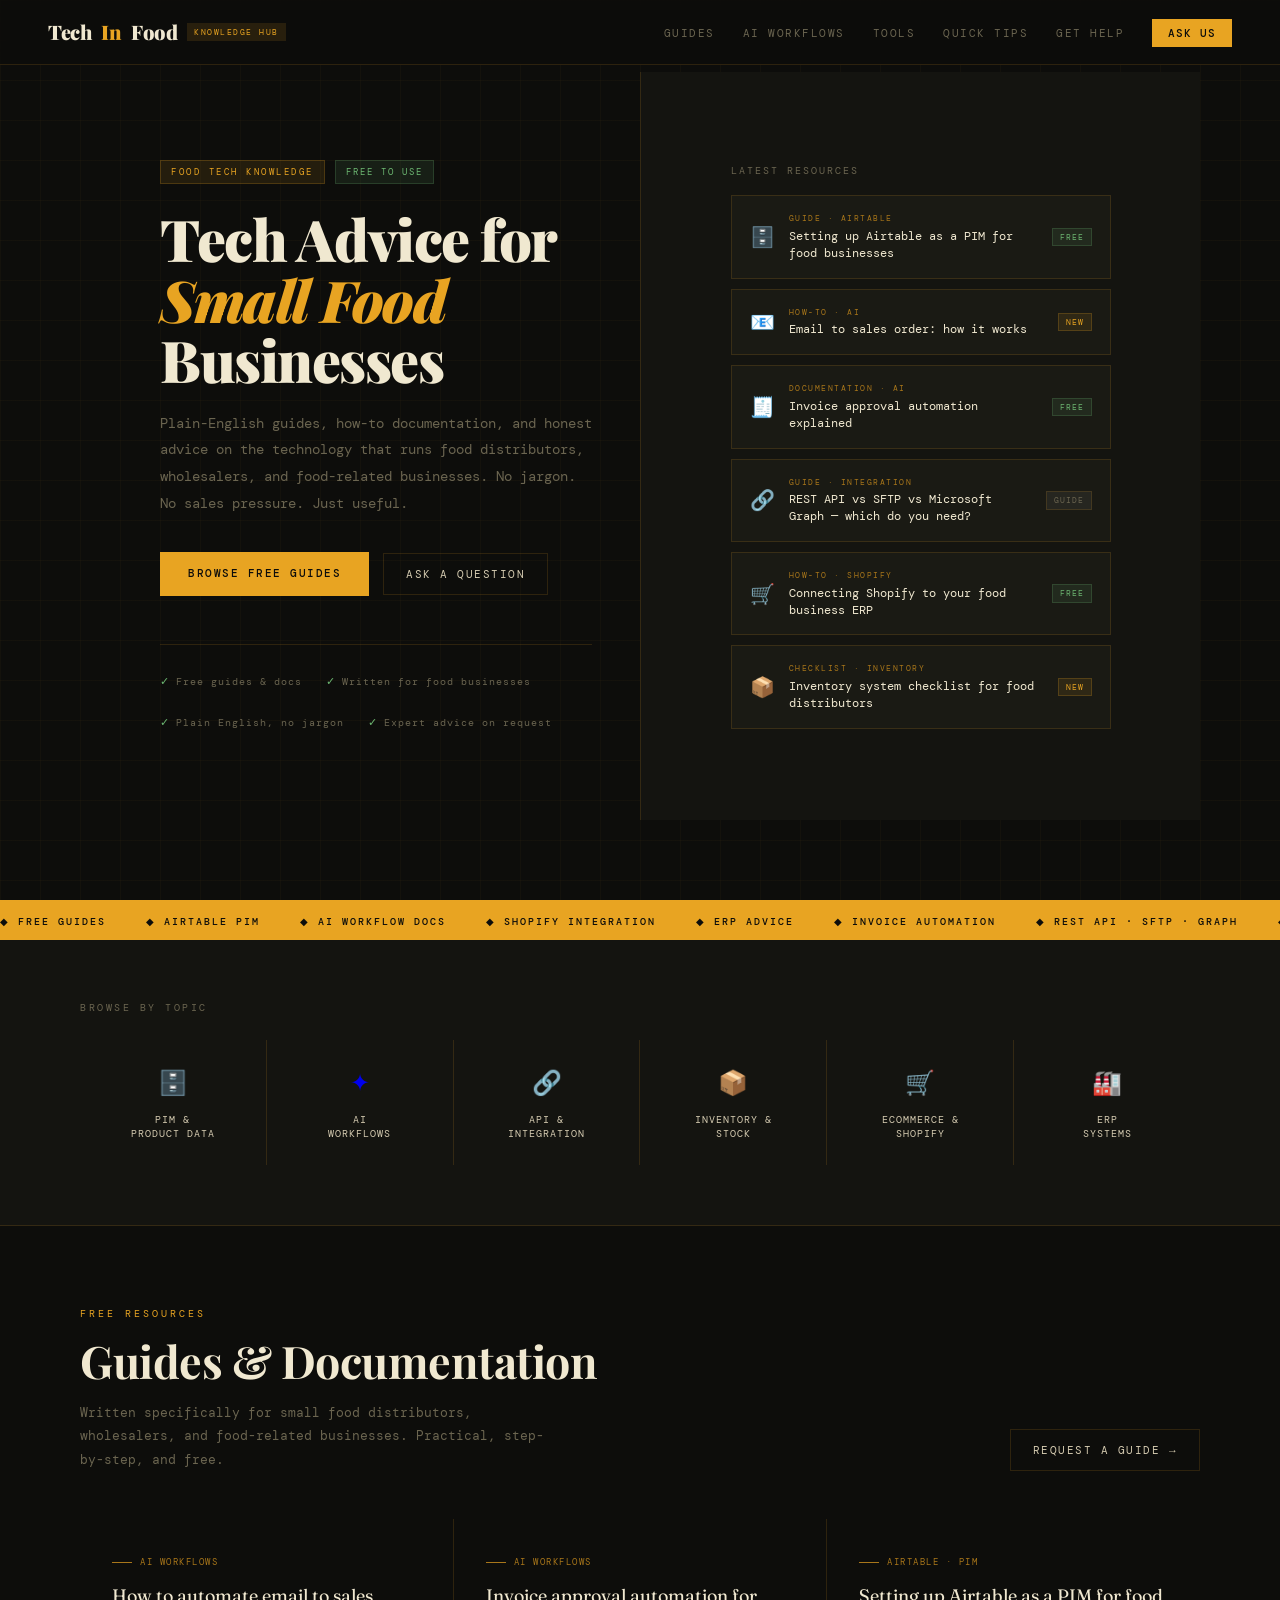
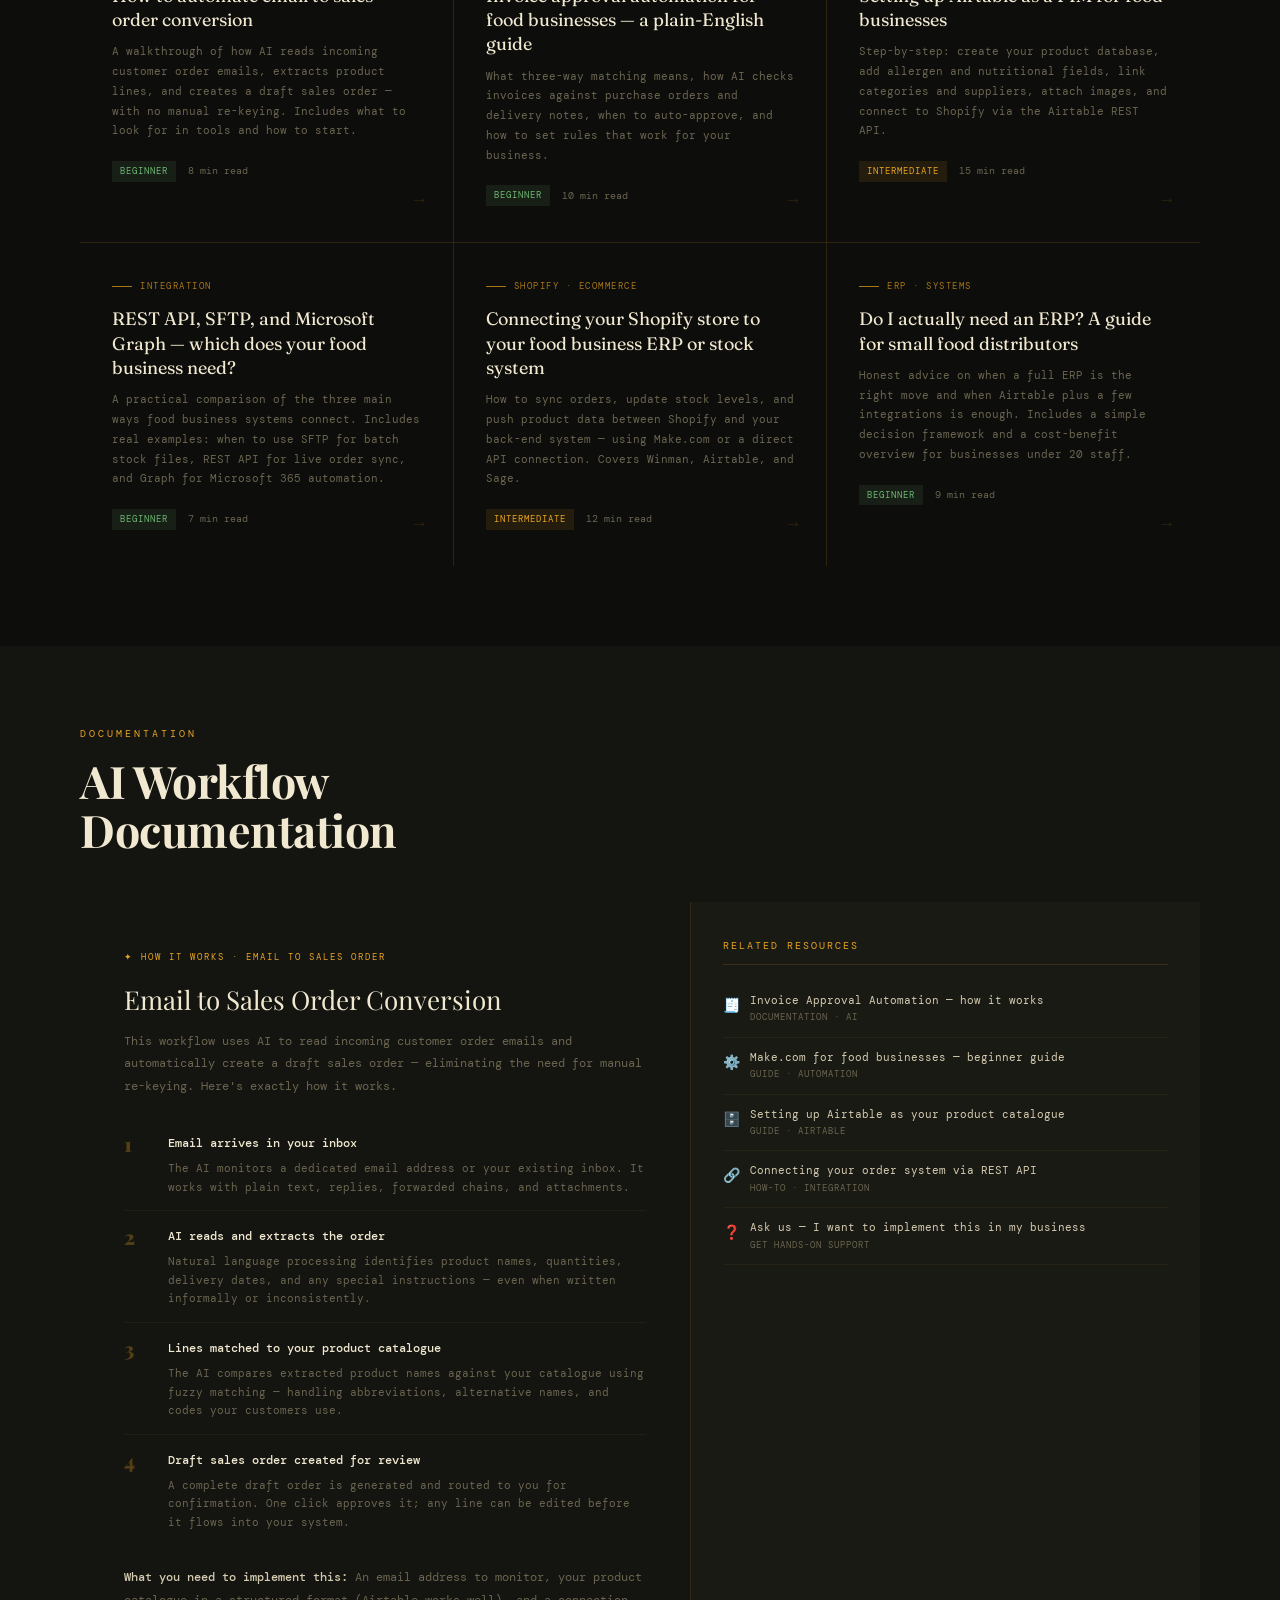
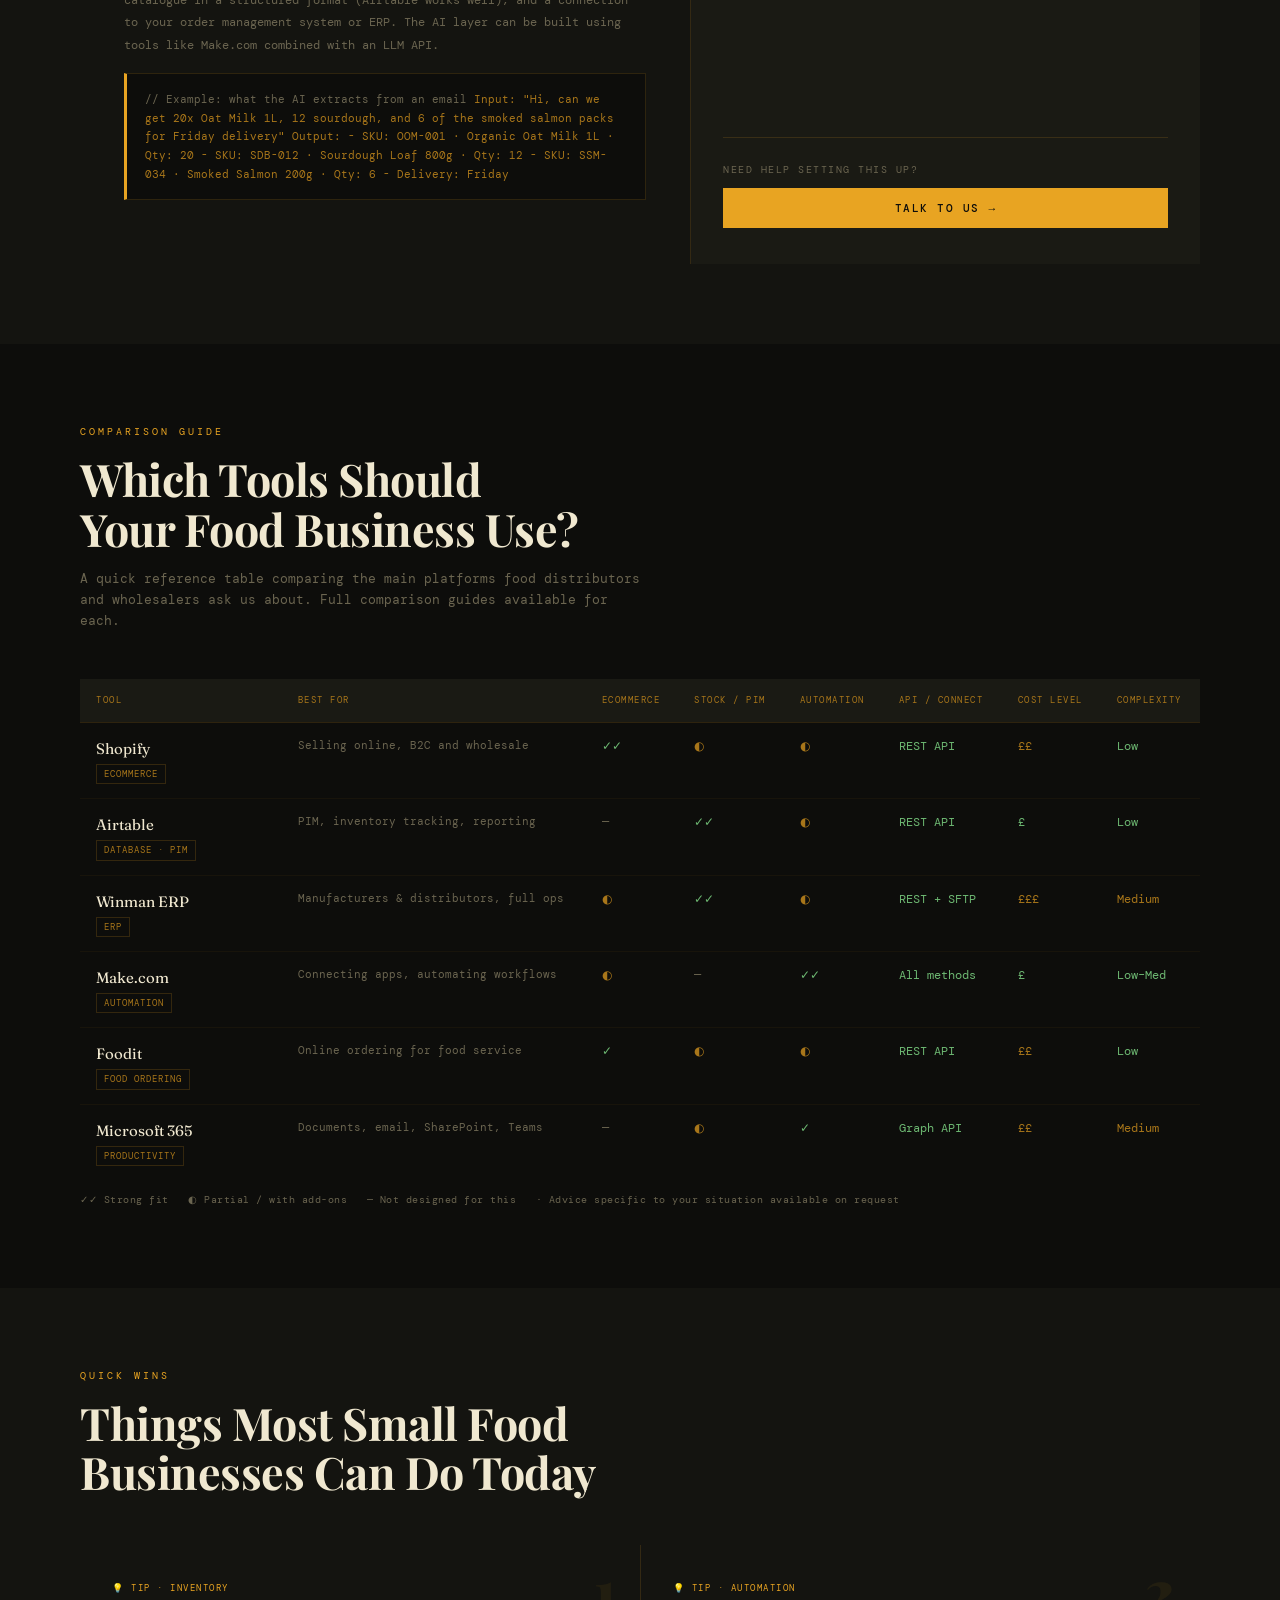
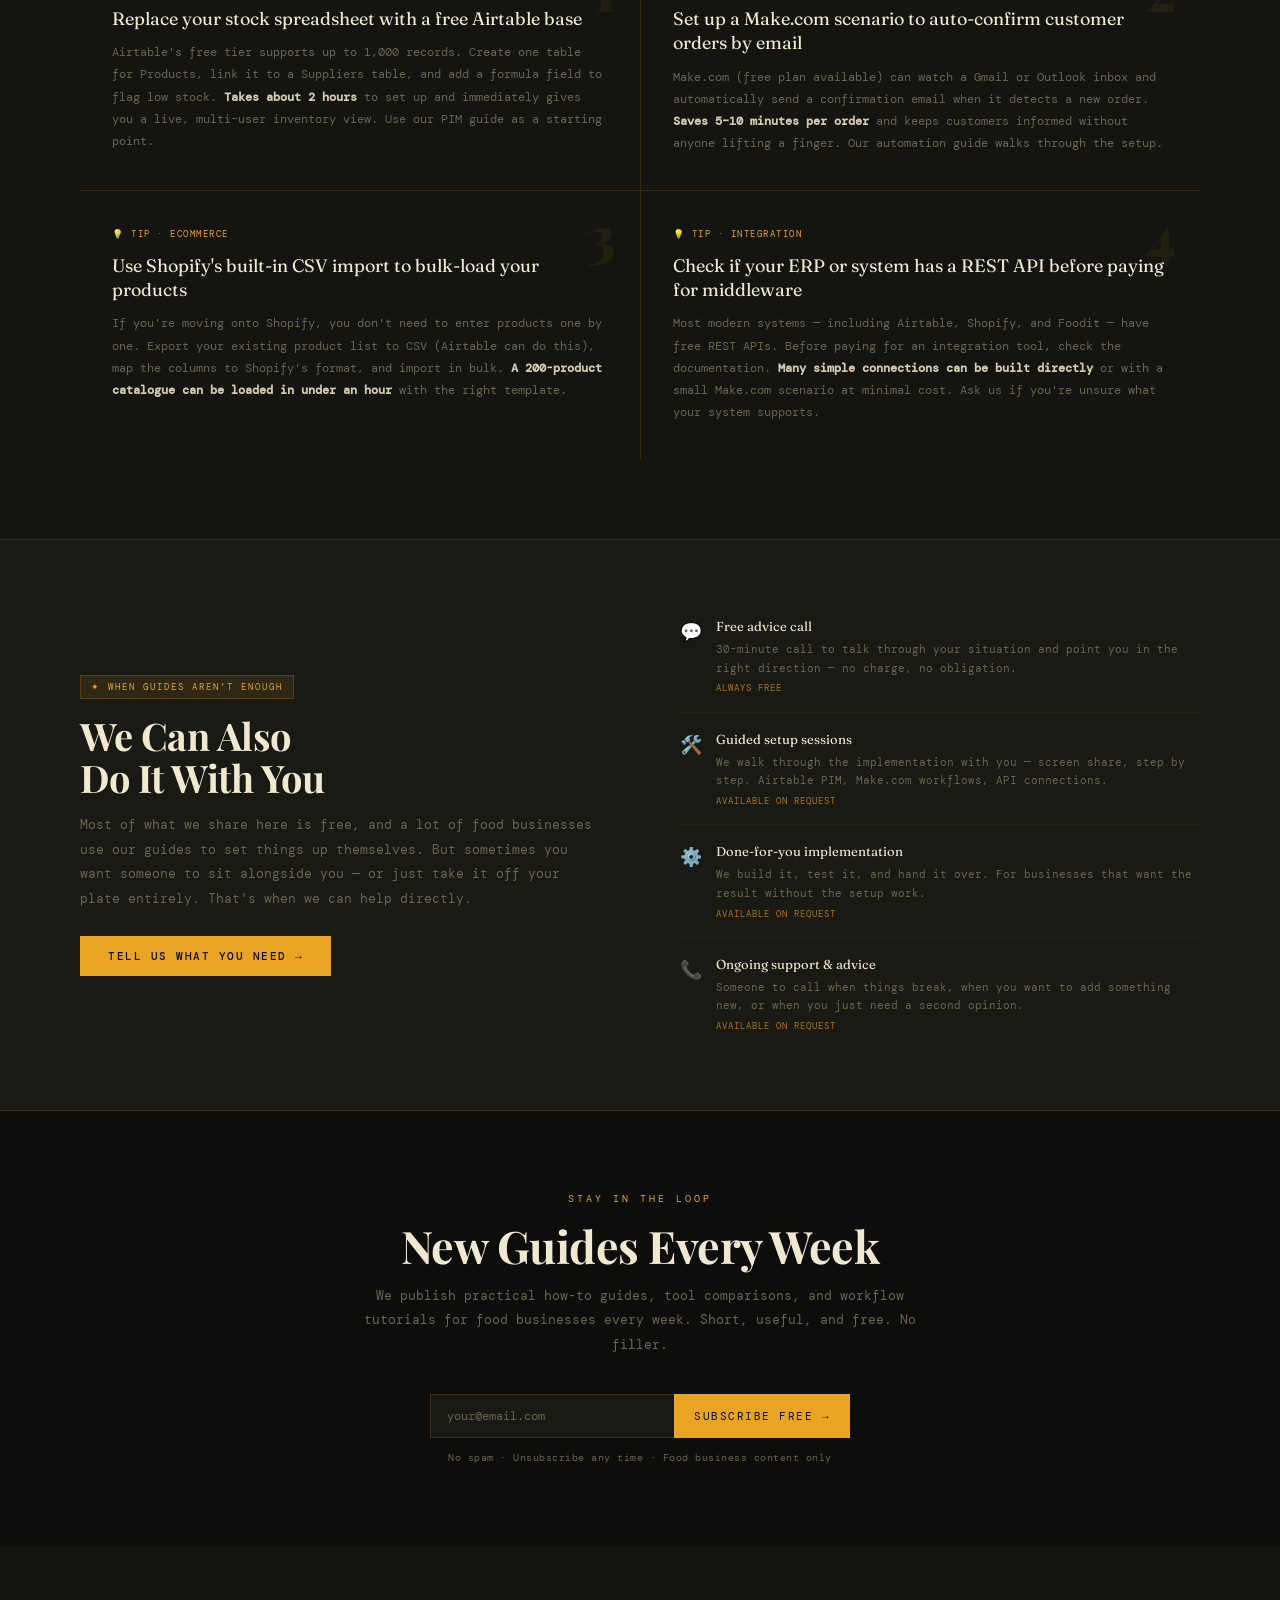
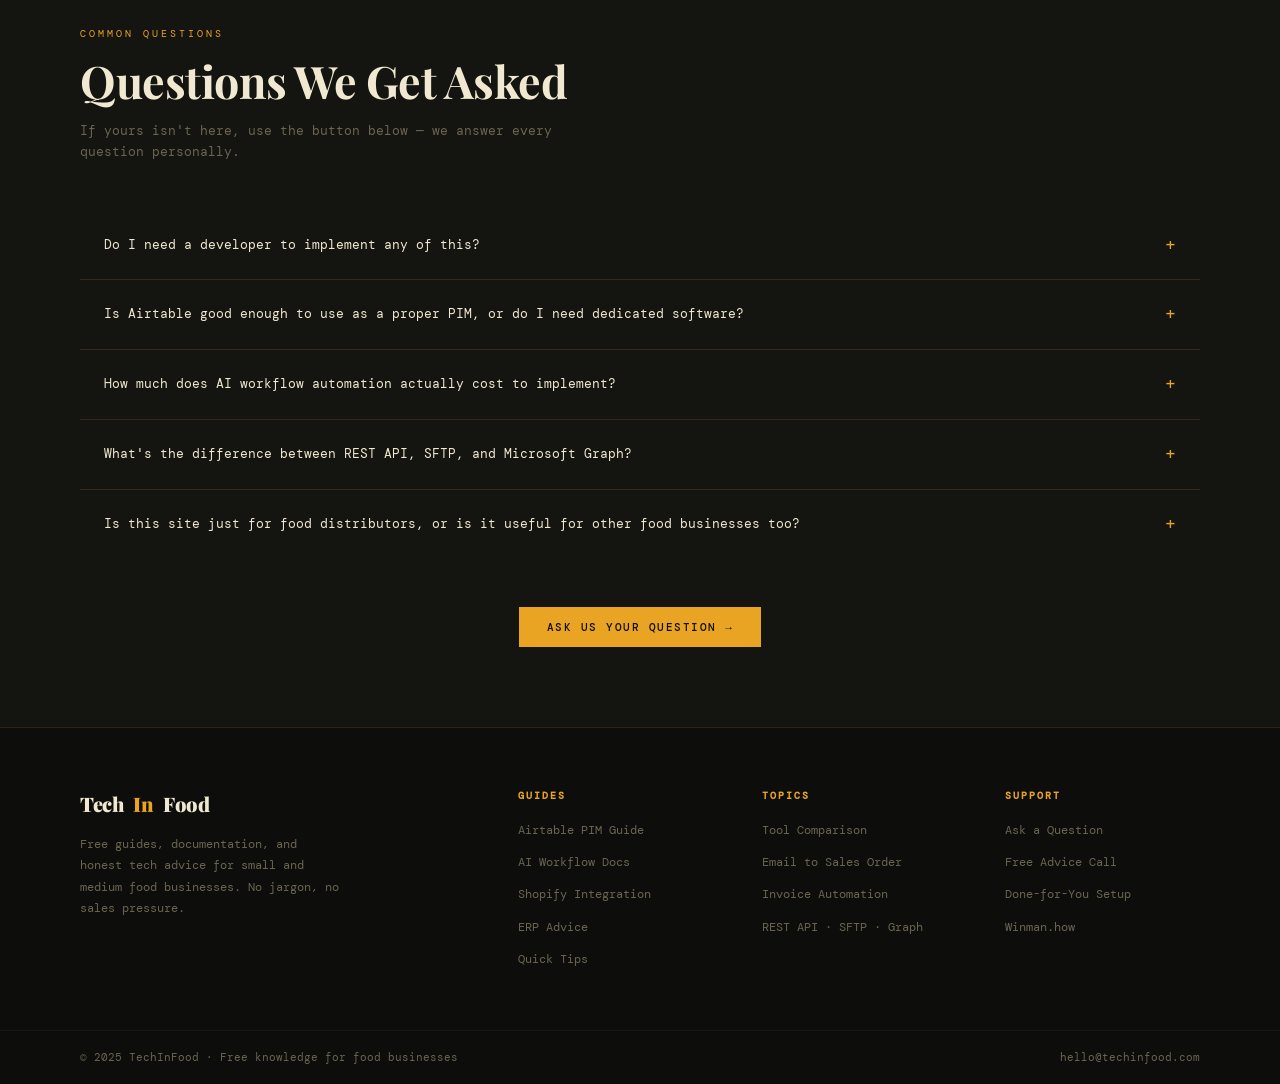
==== commit ed04f0e7: "Add files via upload" ====
--- a/index.html
+++ b/index.html
@@ -3,144 +3,877 @@
 <head>
 <meta charset="UTF-8">
 <meta name="viewport" content="width=device-width, initial-scale=1.0">
-<title>Blog — Food Business Technology | TechInFood</title>
-<meta name="description" content="Practical articles on technology for small food businesses. ERP decisions, Airtable vs spreadsheets, AI automation, and more. Free to read.">
-<link rel="canonical" href="https://www.techinfood.com/blog/">
+
+<title>TechInFood | Free Guides, Documentation & Tech Advice for Small Food Businesses UK</title>
+<meta name="description" content="TechInFood is the free knowledge hub for small food distributors, wholesalers, and food businesses. Plain-English guides, how-to documentation, AI workflow tutorials, and expert advice on Airtable PIM, ERP, Shopify, and systems integration. Free to read. No jargon.">
+<meta name="keywords" content="food business technology guides UK, Airtable PIM food industry guide, AI sales order automation how to, invoice approval automation food, food distributor software advice, ERP food business documentation, Shopify food ecommerce guide, SFTP food integration, Microsoft Graph food ERP, small food business tech help, food wholesale management tips, food tech knowledge base UK">
+<meta name="robots" content="index, follow, max-snippet:-1, max-image-preview:large, max-video-preview:-1">
+<meta name="author" content="TechInFood">
+<link rel="canonical" href="https://www.techinfood.com/">
+<meta property="og:type" content="website">
+<meta property="og:title" content="TechInFood | Free Tech Guides & Advice for Small Food Businesses">
+<meta property="og:description" content="Plain-English guides, documentation, and advice on AI workflows, PIM, ERP, Shopify, and systems integration — written specifically for small food distributors and food businesses.">
+<meta property="og:url" content="https://www.techinfood.com/">
+<meta property="og:site_name" content="TechInFood">
+<meta property="og:locale" content="en_GB">
+<meta name="twitter:card" content="summary_large_image">
+<meta name="twitter:title" content="TechInFood | Free Tech Guides for Small Food Businesses UK">
+<meta name="twitter:description" content="Free guides, how-to docs, AI workflow tutorials, and honest advice for food distributors, wholesalers, and food-related businesses.">
+
+<script type="application/ld+json">
+{
+  "@context": "https://schema.org",
+  "@type": "Organization",
+  "name": "TechInFood",
+  "url": "https://www.techinfood.com",
+  "description": "TechInFood is a knowledge hub and advisory resource providing free guides, documentation, and expert advice on technology systems for small and medium food businesses in the UK.",
+  "email": "hello@techinfood.com",
+  "areaServed": {"@type":"Country","name":"United Kingdom"},
+  "knowsAbout": ["Food distribution software","AI sales order automation","Invoice approval automation","Airtable PIM","ERP integration","Microsoft Graph","Shopify food ecommerce","SFTP data integration","Food business workflow automation"]
+}
+</script>
+
+<script type="application/ld+json">
+{
+  "@context": "https://schema.org",
+  "@type": "FAQPage",
+  "mainEntity": [
+    {"@type":"Question","name":"How do I set up Airtable as a PIM for my food business?","acceptedAnswer":{"@type":"Answer","text":"Airtable can be configured as a Product Information Management system by creating a base with tables for Products, Categories, Allergens, and Channels. Link your product records to allergen and supplier tables, add attachment fields for images, and use the Airtable API to sync data to Shopify or your website. TechInFood provides free step-by-step guides on this setup."}},
+    {"@type":"Question","name":"What is email to sales order automation for food distributors?","acceptedAnswer":{"@type":"Answer","text":"Email to sales order automation uses AI to read incoming customer order emails, extract product lines and quantities, match them to your product catalogue, and create a draft sales order in your system. This eliminates manual re-keying of orders and typically processes an email in under 2 seconds."}},
+    {"@type":"Question","name":"Which ERP systems work best for small food distributors in the UK?","acceptedAnswer":{"@type":"Answer","text":"For small food distributors in the UK, Winman ERP is a strong option for manufacturers and distributors. Sage is widely used for accounts integration. For very small businesses, Airtable combined with Make.com automation can serve as a lightweight operations system before committing to a full ERP. TechInFood provides comparison guides for each option."}},
+    {"@type":"Question","name":"How do I connect Shopify to my food business ERP?","acceptedAnswer":{"@type":"Answer","text":"Shopify connects to most ERP systems via REST API or through middleware platforms like Make.com. The integration typically syncs orders from Shopify into your ERP, pushes stock levels back to Shopify, and updates product information from a central source like Airtable. TechInFood has documentation covering this integration step by step."}},
+    {"@type":"Question","name":"What is Microsoft Graph API and how is it used in food businesses?","acceptedAnswer":{"@type":"Answer","text":"Microsoft Graph API provides programmatic access to Microsoft 365 services including SharePoint, Outlook, Teams, Excel, and OneDrive. Food businesses use it to automate document creation, read order emails from Outlook, manage files in SharePoint, and connect Office 365 data to their operational systems."}},
+    {"@type":"Question","name":"Is SFTP still relevant for food business integrations?","acceptedAnswer":{"@type":"Answer","text":"Yes. SFTP (Secure File Transfer Protocol) remains essential for food business integrations where real-time APIs aren't available — such as sending daily stock files to wholesale customers, receiving supplier price lists, syncing with legacy ERP systems, and EDI-based order exchange. Many food industry suppliers and retailers still use SFTP as their primary data exchange method."}}
+  ]
+}
+</script>
+
 <link href="https://fonts.googleapis.com/css2?family=Playfair+Display:wght@400;700;900&family=DM+Mono:wght@300;400;500&family=Fraunces:ital,wght@0,300;0,700;1,300&display=swap" rel="stylesheet">
-<link rel="stylesheet" href="../assets/style.css">
 <style>
-  .page-hero { padding: 120px 80px 60px; background: var(--surface); border-bottom: 1px solid var(--border); }
-  .blog-grid { display: grid; grid-template-columns: 2fr 1fr; gap: 1px; background: var(--border); margin-top: 0; }
-  .blog-main { background: var(--bg); padding: 60px 64px; display: flex; flex-direction: column; gap: 1px; }
-  .blog-sidebar { background: var(--panel); padding: 40px 28px; }
-  .post-card { background: var(--bg); padding: 32px 0; border-bottom: 1px solid rgba(232,164,34,0.07); text-decoration: none; display: block; transition: padding-left 0.2s; color: inherit; }
-  .post-card:hover { padding-left: 8px; }
-  .post-card:last-child { border-bottom: none; }
-  .post-cat { font-size: 9px; letter-spacing: 1.5px; text-transform: uppercase; color: var(--amber-dim); margin-bottom: 10px; }
-  .post-title { font-family: 'Fraunces', serif; font-size: 22px; color: var(--cream); margin-bottom: 10px; line-height: 1.3; }
-  .post-excerpt { font-size: 12px; color: var(--muted); line-height: 1.8; margin-bottom: 14px; }
-  .post-meta { display: flex; gap: 12px; align-items: center; }
-  .sidebar-label { font-size: 9px; letter-spacing: 2px; text-transform: uppercase; color: var(--amber); margin-bottom: 14px; }
-  .sidebar-section { margin-bottom: 32px; padding-bottom: 32px; border-bottom: 1px solid var(--border); }
-  .sidebar-section:last-child { border-bottom: none; margin-bottom: 0; }
-  .sidebar-link { display: block; font-size: 11px; color: var(--muted); padding: 8px 0; border-bottom: 1px solid rgba(232,164,34,0.04); text-decoration: none; transition: color 0.2s, padding-left 0.2s; }
-  .sidebar-link:hover { color: var(--amber); padding-left: 4px; }
-  .topic-tag { font-size: 9px; letter-spacing: 1px; text-transform: uppercase; border: 1px solid var(--border); color: var(--muted); padding: 4px 10px; display: inline-block; margin: 3px; transition: all 0.2s; text-decoration: none; }
-  .topic-tag:hover { border-color: var(--amber); color: var(--amber); }
-  @media(max-width:900px){ .page-hero{padding:100px 24px 40px;} .blog-grid{grid-template-columns:1fr;} .blog-main{padding:40px 24px;} .blog-sidebar{padding:32px 24px;} }
+  :root {
+    --bg: #0d0d0b;
+    --surface: #141410;
+    --panel: #1a1a14;
+    --amber: #e8a422;
+    --amber-dim: #a8761a;
+    --cream: #f0e8d0;
+    --muted: #6b6550;
+    --text: #d4cab0;
+    --green-bright: #6db872;
+    --green-soft: #2a3d2b;
+    --blue-soft: #1a2035;
+    --border: rgba(232,164,34,0.15);
+  }
+
+  *, *::before, *::after { box-sizing: border-box; margin: 0; padding: 0; }
+  html { scroll-behavior: smooth; }
+  body { background: var(--bg); color: var(--text); font-family: 'DM Mono', monospace; font-size: 14px; line-height: 1.6; overflow-x: hidden; }
+
+  /* NAV */
+  nav {
+    position: fixed; top: 0; left: 0; right: 0; z-index: 100;
+    display: flex; align-items: center; justify-content: space-between;
+    padding: 16px 48px;
+    background: rgba(13,13,11,0.94);
+    backdrop-filter: blur(12px);
+    border-bottom: 1px solid var(--border);
+  }
+  .logo { font-family: 'Playfair Display', serif; font-size: 20px; font-weight: 900; color: var(--cream); letter-spacing: -0.5px; display: flex; align-items: center; gap: 10px; }
+  .logo span { color: var(--amber); }
+  .logo-badge { font-size: 8px; letter-spacing: 1.5px; text-transform: uppercase; background: rgba(232,164,34,0.12); color: var(--amber); padding: 3px 7px; font-family: 'DM Mono', monospace; font-weight: 400; }
+  nav ul { list-style: none; display: flex; gap: 28px; align-items: center; }
+  nav ul a { color: var(--muted); text-decoration: none; font-size: 11px; letter-spacing: 1.5px; text-transform: uppercase; transition: color 0.2s; }
+  nav ul a:hover { color: var(--amber); }
+  .nav-cta { background: var(--amber) !important; color: #0d0d0b !important; padding: 7px 16px; font-weight: 500; transition: background 0.2s !important; letter-spacing: 1px !important; }
+  .nav-cta:hover { background: var(--cream) !important; }
+
+  /* HERO */
+  .hero {
+    min-height: 100vh; display: grid; grid-template-columns: 1fr 1fr;
+    padding-top: 72px; position: relative; overflow: hidden;
+  }
+  .hero-grid { position: absolute; inset: 0; background-image: linear-gradient(rgba(232,164,34,0.03) 1px, transparent 1px), linear-gradient(90deg, rgba(232,164,34,0.03) 1px, transparent 1px); background-size: 40px 40px; }
+  .hero-left { display: flex; flex-direction: column; justify-content: center; padding: 80px 48px 80px 80px; position: relative; z-index: 2; }
+  .hero-eyebrow { display: flex; align-items: center; gap: 10px; margin-bottom: 24px; }
+  .eyebrow-tag { font-size: 9px; letter-spacing: 2.5px; text-transform: uppercase; background: rgba(232,164,34,0.1); color: var(--amber); padding: 4px 10px; border: 1px solid rgba(232,164,34,0.2); }
+  .eyebrow-free { font-size: 9px; letter-spacing: 2px; text-transform: uppercase; background: rgba(109,184,114,0.1); color: var(--green-bright); padding: 4px 10px; border: 1px solid rgba(109,184,114,0.2); }
+  h1 { font-family: 'Playfair Display', serif; font-size: clamp(38px, 4.5vw, 64px); font-weight: 900; line-height: 1.05; color: var(--cream); letter-spacing: -1.5px; margin-bottom: 20px; }
+  h1 em { font-style: italic; color: var(--amber); }
+  .hero-desc { font-size: 14px; color: var(--muted); line-height: 1.9; max-width: 440px; margin-bottom: 36px; }
+  .hero-actions { display: flex; gap: 14px; align-items: center; flex-wrap: wrap; }
+  .btn-primary { background: var(--amber); color: #0d0d0b; padding: 13px 28px; font-family: 'DM Mono', monospace; font-size: 11px; letter-spacing: 1.5px; text-transform: uppercase; text-decoration: none; font-weight: 500; transition: all 0.2s; display: inline-block; cursor: pointer; border: none; white-space: nowrap; }
+  .btn-primary:hover { background: var(--cream); transform: translateY(-2px); }
+  .btn-outline { color: var(--text); padding: 13px 22px; font-family: 'DM Mono', monospace; font-size: 11px; letter-spacing: 1.5px; text-transform: uppercase; text-decoration: none; border: 1px solid var(--border); transition: all 0.2s; display: inline-block; cursor: pointer; background: none; white-space: nowrap; }
+  .btn-outline:hover { border-color: var(--amber); color: var(--amber); }
+  .hero-trust { margin-top: 48px; padding-top: 28px; border-top: 1px solid var(--border); display: flex; gap: 24px; flex-wrap: wrap; }
+  .trust-item { font-size: 10px; letter-spacing: 1px; color: var(--muted); display: flex; align-items: center; gap: 6px; }
+  .trust-item::before { content: '✓'; color: var(--green-bright); font-size: 11px; }
+
+  /* HERO RIGHT - resource preview */
+  .hero-right { position: relative; display: flex; align-items: center; justify-content: center; background: var(--surface); border-left: 1px solid var(--border); padding: 40px; }
+  .doc-stack { width: 100%; max-width: 380px; display: flex; flex-direction: column; gap: 10px; }
+  .doc-card { background: var(--panel); border: 1px solid var(--border); padding: 16px 18px; display: flex; align-items: center; gap: 14px; transition: border-color 0.2s, transform 0.2s; cursor: default; }
+  .doc-card:hover { border-color: var(--amber-dim); transform: translateX(4px); }
+  .doc-icon { font-size: 20px; flex-shrink: 0; }
+  .doc-type { font-size: 8px; letter-spacing: 1.5px; text-transform: uppercase; color: var(--amber-dim); margin-bottom: 3px; }
+  .doc-title { font-size: 12px; color: var(--cream); line-height: 1.4; }
+  .doc-badge { margin-left: auto; flex-shrink: 0; font-size: 8px; letter-spacing: 1px; text-transform: uppercase; padding: 2px 7px; }
+  .badge-free { background: rgba(109,184,114,0.1); color: var(--green-bright); border: 1px solid rgba(109,184,114,0.2); }
+  .badge-new { background: rgba(232,164,34,0.1); color: var(--amber); border: 1px solid rgba(232,164,34,0.2); }
+  .badge-guide { background: rgba(255,255,255,0.05); color: var(--muted); border: 1px solid var(--border); }
+
+  /* TICKER */
+  .ticker { background: var(--amber); color: #0d0d0b; overflow: hidden; white-space: nowrap; padding: 9px 0; }
+  .ticker-inner { display: inline-block; animation: ticker 40s linear infinite; font-size: 10px; font-weight: 500; letter-spacing: 2px; text-transform: uppercase; }
+  @keyframes ticker { 0%{transform:translateX(0)} 100%{transform:translateX(-50%)} }
+
+  /* TOPIC BAND */
+  .topics { background: var(--surface); padding: 60px 80px; border-bottom: 1px solid var(--border); }
+  .topics-label { font-size: 10px; letter-spacing: 2.5px; text-transform: uppercase; color: var(--muted); margin-bottom: 24px; }
+  .topics-grid { display: grid; grid-template-columns: repeat(6, 1fr); gap: 1px; background: var(--border); }
+  .topic-tile { background: var(--surface); padding: 24px 20px; text-align: center; cursor: pointer; transition: background 0.2s; text-decoration: none; display: block; }
+  .topic-tile:hover { background: var(--panel); }
+  .topic-tile-icon { font-size: 24px; margin-bottom: 10px; }
+  .topic-tile-label { font-size: 10px; letter-spacing: 1px; text-transform: uppercase; color: var(--text); line-height: 1.4; }
+
+  /* SECTIONS */
+  section { padding: 80px 80px; }
+  .section-label { font-size: 10px; letter-spacing: 3px; text-transform: uppercase; color: var(--amber); margin-bottom: 14px; }
+  h2 { font-family: 'Playfair Display', serif; font-size: clamp(28px, 3.5vw, 46px); font-weight: 700; color: var(--cream); line-height: 1.1; letter-spacing: -0.5px; margin-bottom: 16px; }
+
+  /* GUIDES SECTION */
+  .guides { background: var(--bg); }
+  .guides-header { display: flex; justify-content: space-between; align-items: flex-end; margin-bottom: 48px; }
+  .guides-header-left {}
+  .guides-sub { color: var(--muted); font-size: 13px; line-height: 1.8; max-width: 480px; margin-top: 10px; }
+  .guides-grid { display: grid; grid-template-columns: repeat(3, 1fr); gap: 1px; background: var(--border); }
+  .guide-card { background: var(--bg); padding: 36px 32px; position: relative; overflow: hidden; transition: background 0.25s; text-decoration: none; display: block; color: inherit; }
+  .guide-card:hover { background: var(--panel); }
+  .guide-card::after { content: '→'; position: absolute; bottom: 28px; right: 28px; font-size: 18px; color: var(--border); transition: color 0.2s, transform 0.2s; }
+  .guide-card:hover::after { color: var(--amber); transform: translate(4px, -2px); }
+  .guide-cat { font-size: 9px; letter-spacing: 1.5px; text-transform: uppercase; color: var(--amber-dim); margin-bottom: 14px; display: flex; align-items: center; gap: 8px; }
+  .guide-cat::before { content: ''; display: block; width: 20px; height: 1px; background: var(--amber-dim); }
+  .guide-title { font-family: 'Fraunces', serif; font-size: 18px; color: var(--cream); margin-bottom: 10px; line-height: 1.35; }
+  .guide-excerpt { font-size: 11px; color: var(--muted); line-height: 1.8; margin-bottom: 20px; }
+  .guide-meta { display: flex; gap: 12px; align-items: center; }
+  .guide-level { font-size: 9px; letter-spacing: 1px; text-transform: uppercase; padding: 3px 8px; }
+  .level-beginner { background: rgba(109,184,114,0.1); color: var(--green-bright); }
+  .level-intermediate { background: rgba(232,164,34,0.1); color: var(--amber); }
+  .level-advanced { background: rgba(192,57,43,0.1); color: #e07060; }
+  .guide-time { font-size: 10px; color: var(--muted); }
+
+  /* AI WORKFLOWS DOCS */
+  .ai-docs { background: var(--surface); }
+  .ai-docs-grid { display: grid; grid-template-columns: 1.2fr 1fr; gap: 1px; background: var(--border); margin-top: 48px; }
+  .ai-doc-main { background: var(--surface); padding: 48px 44px; }
+  .ai-doc-sidebar { background: var(--panel); padding: 36px 32px; display: flex; flex-direction: column; gap: 0; }
+  .ai-doc-tag { font-size: 9px; letter-spacing: 2px; text-transform: uppercase; color: var(--amber); margin-bottom: 20px; }
+  .ai-doc-title { font-family: 'Playfair Display', serif; font-size: 26px; color: var(--cream); margin-bottom: 14px; line-height: 1.2; }
+  .ai-doc-body { font-size: 12px; color: var(--muted); line-height: 1.9; }
+  .ai-doc-body p { margin-bottom: 14px; }
+  .ai-doc-body strong { color: var(--text); font-weight: 500; }
+  .code-block { background: var(--bg); border: 1px solid var(--border); border-left: 3px solid var(--amber); padding: 16px 18px; font-size: 11px; color: var(--amber-dim); margin: 16px 0; line-height: 1.7; overflow-x: auto; }
+  .code-block .comment { color: var(--muted); }
+  .doc-steps { display: flex; flex-direction: column; gap: 0; margin: 20px 0; }
+  .doc-step { display: flex; gap: 16px; padding: 14px 0; border-bottom: 1px solid rgba(232,164,34,0.06); }
+  .doc-step:last-child { border-bottom: none; }
+  .doc-step-num { font-family: 'Playfair Display', serif; font-size: 20px; color: rgba(232,164,34,0.3); font-weight: 900; flex-shrink: 0; width: 28px; line-height: 1; padding-top: 2px; }
+  .doc-step-content {}
+  .doc-step-title { font-size: 12px; color: var(--cream); margin-bottom: 4px; font-weight: 500; }
+  .doc-step-desc { font-size: 11px; color: var(--muted); line-height: 1.7; }
+  .sidebar-title { font-size: 10px; letter-spacing: 2px; text-transform: uppercase; color: var(--amber); margin-bottom: 16px; padding-bottom: 10px; border-bottom: 1px solid var(--border); }
+  .sidebar-link { display: flex; align-items: flex-start; gap: 10px; padding: 12px 0; border-bottom: 1px solid rgba(232,164,34,0.06); cursor: pointer; text-decoration: none; transition: padding-left 0.2s; }
+  .sidebar-link:hover { padding-left: 4px; }
+  .sidebar-link:last-child { border-bottom: none; }
+  .sidebar-link-icon { font-size: 14px; flex-shrink: 0; margin-top: 1px; }
+  .sidebar-link-title { font-size: 11px; color: var(--text); line-height: 1.4; margin-bottom: 2px; }
+  .sidebar-link-type { font-size: 9px; letter-spacing: 1px; text-transform: uppercase; color: var(--muted); }
+
+  /* TOOL COMPARISON */
+  .tools { background: var(--bg); }
+  .tool-matrix { margin-top: 48px; overflow-x: auto; }
+  .tool-matrix table { width: 100%; border-collapse: collapse; font-size: 12px; }
+  .tool-matrix th { background: var(--panel); padding: 14px 16px; text-align: left; font-size: 9px; letter-spacing: 1.5px; text-transform: uppercase; color: var(--amber-dim); border-bottom: 1px solid var(--border); font-weight: 400; }
+  .tool-matrix td { padding: 14px 16px; border-bottom: 1px solid rgba(232,164,34,0.05); color: var(--text); vertical-align: top; }
+  .tool-matrix tr:hover td { background: rgba(232,164,34,0.02); }
+  .tool-matrix tr:last-child td { border-bottom: none; }
+  .tool-name { font-family: 'Fraunces', serif; font-size: 15px; color: var(--cream); }
+  .tool-type { font-size: 9px; letter-spacing: 1px; text-transform: uppercase; color: var(--amber-dim); border: 1px solid rgba(168,118,26,0.25); padding: 2px 7px; display: inline-block; margin-top: 3px; }
+  .check { color: var(--green-bright); }
+  .dash { color: var(--muted); }
+  .partial { color: var(--amber-dim); }
+
+  /* TIPS / QUICK WINS */
+  .tips { background: var(--surface); }
+  .tips-grid { display: grid; grid-template-columns: repeat(2, 1fr); gap: 1px; background: var(--border); margin-top: 48px; }
+  .tip-card { background: var(--surface); padding: 36px 32px; position: relative; overflow: hidden; transition: background 0.2s; }
+  .tip-card:hover { background: var(--panel); }
+  .tip-num { font-family: 'Playfair Display', serif; font-size: 56px; color: rgba(232,164,34,0.07); font-weight: 900; position: absolute; top: 16px; right: 24px; line-height: 1; }
+  .tip-label { font-size: 9px; letter-spacing: 1.5px; text-transform: uppercase; color: var(--amber); margin-bottom: 12px; }
+  .tip-title { font-family: 'Fraunces', serif; font-size: 18px; color: var(--cream); margin-bottom: 10px; line-height: 1.35; }
+  .tip-body { font-size: 12px; color: var(--muted); line-height: 1.85; }
+  .tip-body strong { color: var(--text); }
+
+  /* ASK US / SERVICE LIGHT */
+  .ask-us { background: var(--panel); border-top: 1px solid var(--border); border-bottom: 1px solid var(--border); padding: 60px 80px; }
+  .ask-us-inner { display: grid; grid-template-columns: 1fr 1fr; gap: 80px; align-items: center; }
+  .ask-us-badge { font-size: 9px; letter-spacing: 2px; text-transform: uppercase; background: rgba(232,164,34,0.1); color: var(--amber); padding: 4px 10px; display: inline-block; margin-bottom: 16px; border: 1px solid rgba(232,164,34,0.2); }
+  .ask-us h2 { font-size: clamp(24px, 3vw, 38px); margin-bottom: 14px; }
+  .ask-us-desc { font-size: 13px; color: var(--muted); line-height: 1.9; margin-bottom: 24px; }
+  .ask-us-services { display: flex; flex-direction: column; gap: 0; }
+  .ask-service { display: flex; gap: 14px; padding: 16px 0; border-bottom: 1px solid rgba(232,164,34,0.06); align-items: flex-start; }
+  .ask-service:last-child { border-bottom: none; }
+  .ask-service-icon { font-size: 18px; flex-shrink: 0; margin-top: 2px; }
+  .ask-service-title { font-size: 13px; color: var(--cream); margin-bottom: 3px; font-family: 'Fraunces', serif; }
+  .ask-service-desc { font-size: 11px; color: var(--muted); line-height: 1.7; }
+  .ask-service-label { font-size: 9px; letter-spacing: 1px; text-transform: uppercase; color: var(--amber-dim); margin-top: 4px; }
+
+  /* NEWSLETTER / COMMUNITY */
+  .community { background: var(--bg); padding: 80px; text-align: center; }
+  .community-inner { max-width: 560px; margin: 0 auto; }
+  .community h2 { margin-bottom: 14px; }
+  .community-desc { font-size: 13px; color: var(--muted); line-height: 1.9; margin-bottom: 36px; }
+  .subscribe-form { display: flex; gap: 0; max-width: 420px; margin: 0 auto; }
+  .subscribe-form input { flex: 1; padding: 13px 16px; background: var(--panel); border: 1px solid var(--border); border-right: none; font-family: 'DM Mono', monospace; font-size: 12px; color: var(--text); outline: none; transition: border-color 0.2s; }
+  .subscribe-form input:focus { border-color: var(--amber); }
+  .subscribe-form input::placeholder { color: var(--muted); }
+  .subscribe-form button { background: var(--amber); color: #0d0d0b; border: none; padding: 13px 20px; font-family: 'DM Mono', monospace; font-size: 11px; letter-spacing: 1.5px; text-transform: uppercase; cursor: pointer; transition: background 0.2s; white-space: nowrap; }
+  .subscribe-form button:hover { background: var(--cream); }
+  .subscribe-note { margin-top: 12px; font-size: 10px; color: var(--muted); letter-spacing: 0.5px; }
+
+  /* FAQ */
+  .faq { background: var(--surface); }
+  .faq-list { display: flex; flex-direction: column; gap: 1px; background: var(--border); margin-top: 48px; }
+  .faq-item { background: var(--surface); }
+  .faq-q { padding: 20px 24px; display: flex; justify-content: space-between; align-items: center; cursor: pointer; gap: 20px; font-size: 13px; color: var(--cream); transition: background 0.2s; user-select: none; }
+  .faq-q:hover { background: var(--panel); }
+  .faq-icon { font-size: 18px; color: var(--amber); flex-shrink: 0; transition: transform 0.3s; }
+  .faq-q.open .faq-icon { transform: rotate(45deg); }
+  .faq-a { max-height: 0; overflow: hidden; transition: max-height 0.4s ease, padding 0.3s ease; font-size: 12px; color: var(--muted); line-height: 1.9; padding: 0 24px; }
+  .faq-a.open { max-height: 320px; padding: 0 24px 22px; }
+
+  /* FOOTER */
+  footer { background: var(--bg); padding: 60px 80px; border-top: 1px solid var(--border); display: grid; grid-template-columns: 2fr 1fr 1fr 1fr; gap: 48px; }
+  .footer-brand .logo { margin-bottom: 14px; }
+  .footer-desc { font-size: 12px; color: var(--muted); line-height: 1.8; max-width: 260px; }
+  .footer-col h4 { font-size: 10px; letter-spacing: 2px; text-transform: uppercase; color: var(--amber); margin-bottom: 14px; }
+  .footer-col ul { list-style: none; display: flex; flex-direction: column; gap: 10px; }
+  .footer-col ul a { font-size: 12px; color: var(--muted); text-decoration: none; transition: color 0.2s; cursor: pointer; }
+  .footer-col ul a:hover { color: var(--text); }
+  .footer-bottom { background: var(--bg); padding: 18px 80px; border-top: 1px solid rgba(232,164,34,0.06); display: flex; justify-content: space-between; font-size: 11px; color: var(--muted); }
+
+  /* MODAL */
+  .modal-overlay { display: none; position: fixed; inset: 0; background: rgba(13,13,11,0.88); z-index: 200; align-items: center; justify-content: center; backdrop-filter: blur(6px); }
+  .modal-overlay.open { display: flex; }
+  .modal { background: var(--panel); border: 1px solid var(--border); padding: 44px; max-width: 440px; width: 90%; position: relative; animation: modalIn 0.3s ease; }
+  @keyframes modalIn { from{transform:translateY(20px);opacity:0} to{transform:none;opacity:1} }
+  .modal-close { position: absolute; top: 14px; right: 18px; background: none; border: none; color: var(--muted); font-size: 16px; cursor: pointer; transition: color 0.2s; }
+  .modal-close:hover { color: var(--cream); }
+  .modal h3 { font-family: 'Playfair Display', serif; font-size: 22px; color: var(--cream); margin-bottom: 8px; }
+  .modal p { font-size: 12px; color: var(--muted); line-height: 1.8; margin-bottom: 22px; }
+  .modal-form { display: flex; flex-direction: column; gap: 10px; }
+  .modal-form input, .modal-form select, .modal-form textarea { background: var(--bg); border: 1px solid var(--border); padding: 11px 13px; font-family: 'DM Mono', monospace; font-size: 12px; color: var(--text); outline: none; transition: border-color 0.2s; }
+  .modal-form input:focus, .modal-form select:focus, .modal-form textarea:focus { border-color: var(--amber); }
+  .modal-form input::placeholder, .modal-form textarea::placeholder { color: var(--muted); }
+  .modal-form select { color: var(--muted); appearance: none; }
+  .modal-form select option { background: var(--panel); color: var(--text); }
+  .modal-form textarea { resize: none; height: 80px; }
+  .modal-submit { background: var(--amber); color: #0d0d0b; border: none; padding: 13px; font-family: 'DM Mono', monospace; font-size: 11px; letter-spacing: 1.5px; text-transform: uppercase; font-weight: 500; cursor: pointer; transition: background 0.2s; margin-top: 4px; }
+  .modal-submit:hover { background: var(--cream); }
+  .modal-note { font-size: 10px; color: var(--muted); text-align: center; margin-top: 8px; letter-spacing: 0.5px; }
+
+  /* STATUS DOT */
+  .status-dot { width: 7px; height: 7px; border-radius: 50%; background: var(--green-bright); display: inline-block; animation: pulse 2s ease-in-out infinite; }
+  @keyframes pulse { 0%,100%{opacity:1} 50%{opacity:0.4} }
+
+  /* REVEAL */
+  .reveal { opacity: 0; transform: translateY(18px); transition: opacity 0.6s ease, transform 0.6s ease; }
+  .reveal.visible { opacity: 1; transform: none; }
+
+  @media (max-width: 960px) {
+    nav { padding: 14px 20px; }
+    nav ul { display: none; }
+    .hero { grid-template-columns: 1fr; }
+    .hero-left { padding: 80px 24px 48px; }
+    .hero-right { display: none; }
+    section, .ask-us, .community { padding: 56px 24px; }
+    .topics { padding: 40px 24px; }
+    .topics-grid { grid-template-columns: repeat(3, 1fr); }
+    .guides-grid { grid-template-columns: 1fr; }
+    .ai-docs-grid { grid-template-columns: 1fr; }
+    .tips-grid { grid-template-columns: 1fr; }
+    .ask-us-inner { grid-template-columns: 1fr; gap: 36px; }
+    footer { grid-template-columns: 1fr 1fr; padding: 40px 24px; gap: 28px; }
+    .footer-bottom { padding: 14px 24px; flex-direction: column; gap: 6px; }
+    .subscribe-form { flex-direction: column; }
+    .subscribe-form input { border-right: 1px solid var(--border); border-bottom: none; }
+    .guides-header { flex-direction: column; align-items: flex-start; gap: 16px; }
+  }
 </style>
 </head>
 <body>
 
+<!-- MODAL -->
 <div class="modal-overlay" id="modal">
   <div class="modal" id="modal-inner">
     <button class="modal-close" onclick="closeModal()">✕</button>
     <div class="section-label" style="margin-bottom:10px;">Ask us anything</div>
     <h3>Send us your question</h3>
-    <p>We reply to every question personally — no bots, no templates.</p>
+    <p>Can't find the answer in our guides? We're happy to help — whether it's a quick question or something you need hands-on support with.</p>
     <div class="modal-form">
-      <input type="text" placeholder="Your name" /><input type="email" placeholder="Your email" />
-      <textarea placeholder="What would you like to know?"></textarea>
-      <button class="modal-submit" onclick="submitForm()">Send →</button>
-      <div class="modal-note">We reply within 1 business day</div>
+      <input type="text" placeholder="Your name" />
+      <input type="email" id="modal-email" placeholder="Your email" />
+      <input type="text" placeholder="Business name (optional)" />
+      <select>
+        <option value="" disabled selected>Topic area</option>
+        <option>Airtable PIM setup</option>
+        <option>AI email to sales order</option>
+        <option>Invoice approval automation</option>
+        <option>Shopify integration</option>
+        <option>ERP / Winman</option>
+        <option>SFTP or REST API connection</option>
+        <option>Microsoft Graph / M365</option>
+        <option>General tech advice</option>
+        <option>I need hands-on help</option>
+      </select>
+      <textarea placeholder="What would you like to know or discuss?"></textarea>
+      <button class="modal-submit" onclick="submitForm()">Send question →</button>
+      <div class="modal-note">We reply within 1 business day · No spam</div>
     </div>
   </div>
 </div>
 
+<!-- NAV -->
 <nav>
-  <a href="/" class="logo">Tech<span>In</span>Food <span class="logo-badge">Knowledge Hub</span></a>
+  <div class="logo">Tech<span>In</span>Food <span class="logo-badge">Knowledge Hub</span></div>
   <ul>
-    <li><a href="/guides/">Guides</a></li>
-    <li><a href="/#ai-docs">AI Workflows</a></li>
-    <li><a href="/#tools">Tools</a></li>
-    <li><a href="/blog/" class="active">Blog</a></li>
-    <li><a href="/#ask-us">Get Help</a></li>
+    <li><a href="#guides">Guides</a></li>
+    <li><a href="#ai-docs">AI Workflows</a></li>
+    <li><a href="#tools">Tools</a></li>
+    <li><a href="#tips">Quick Tips</a></li>
+    <li><a href="#ask-us">Get Help</a></li>
     <li><a href="#" onclick="openModal()" class="nav-cta">Ask Us</a></li>
   </ul>
 </nav>
 
-<div class="page-hero">
-  <div class="breadcrumb"><a href="/">Home</a><span>/</span> Blog</div>
-  <div class="section-label">Articles &amp; opinions</div>
-  <h2 style="font-size:clamp(30px,4vw,52px);letter-spacing:-1px;">Food Business Tech Blog</h2>
-  <p style="color:var(--muted);font-size:13px;max-width:520px;margin-top:10px;line-height:1.9;">Practical articles, honest opinions, and real-world advice on technology for small food businesses. Published weekly.</p>
+<!-- HERO -->
+<section class="hero" id="home">
+  <div class="hero-grid"></div>
+  <div class="hero-left">
+    <div class="hero-eyebrow">
+      <span class="eyebrow-tag">Food Tech Knowledge</span>
+      <span class="eyebrow-free">Free to use</span>
+    </div>
+    <h1>Tech Advice for<br><em>Small Food</em><br>Businesses</h1>
+    <p class="hero-desc">Plain-English guides, how-to documentation, and honest advice on the technology that runs food distributors, wholesalers, and food-related businesses. No jargon. No sales pressure. Just useful.</p>
+    <div class="hero-actions">
+      <a href="#guides" class="btn-primary">Browse free guides</a>
+      <button class="btn-outline" onclick="openModal()">Ask a question</button>
+    </div>
+    <div class="hero-trust">
+      <span class="trust-item">Free guides &amp; docs</span>
+      <span class="trust-item">Written for food businesses</span>
+      <span class="trust-item">Plain English, no jargon</span>
+      <span class="trust-item">Expert advice on request</span>
+    </div>
+  </div>
+  <div class="hero-right">
+    <div class="doc-stack">
+      <div style="font-size:10px;letter-spacing:2px;text-transform:uppercase;color:var(--muted);margin-bottom:6px;">Latest resources</div>
+      <div class="doc-card">
+        <div class="doc-icon">🗄️</div>
+        <div>
+          <div class="doc-type">Guide · Airtable</div>
+          <div class="doc-title">Setting up Airtable as a PIM for food businesses</div>
+        </div>
+        <span class="doc-badge badge-free">Free</span>
+      </div>
+      <div class="doc-card">
+        <div class="doc-icon">📧</div>
+        <div>
+          <div class="doc-type">How-to · AI</div>
+          <div class="doc-title">Email to sales order: how it works</div>
+        </div>
+        <span class="doc-badge badge-new">New</span>
+      </div>
+      <div class="doc-card">
+        <div class="doc-icon">🧾</div>
+        <div>
+          <div class="doc-type">Documentation · AI</div>
+          <div class="doc-title">Invoice approval automation explained</div>
+        </div>
+        <span class="doc-badge badge-free">Free</span>
+      </div>
+      <div class="doc-card">
+        <div class="doc-icon">🔗</div>
+        <div>
+          <div class="doc-type">Guide · Integration</div>
+          <div class="doc-title">REST API vs SFTP vs Microsoft Graph — which do you need?</div>
+        </div>
+        <span class="doc-badge badge-guide">Guide</span>
+      </div>
+      <div class="doc-card">
+        <div class="doc-icon">🛒</div>
+        <div>
+          <div class="doc-type">How-to · Shopify</div>
+          <div class="doc-title">Connecting Shopify to your food business ERP</div>
+        </div>
+        <span class="doc-badge badge-free">Free</span>
+      </div>
+      <div class="doc-card">
+        <div class="doc-icon">📦</div>
+        <div>
+          <div class="doc-type">Checklist · Inventory</div>
+          <div class="doc-title">Inventory system checklist for food distributors</div>
+        </div>
+        <span class="doc-badge badge-new">New</span>
+      </div>
+    </div>
+  </div>
+</section>
+
+<!-- TICKER -->
+<div class="ticker">
+  <div class="ticker-inner">◆ FREE GUIDES &nbsp;&nbsp;&nbsp; ◆ AIRTABLE PIM &nbsp;&nbsp;&nbsp; ◆ AI WORKFLOW DOCS &nbsp;&nbsp;&nbsp; ◆ SHOPIFY INTEGRATION &nbsp;&nbsp;&nbsp; ◆ ERP ADVICE &nbsp;&nbsp;&nbsp; ◆ INVOICE AUTOMATION &nbsp;&nbsp;&nbsp; ◆ REST API · SFTP · GRAPH &nbsp;&nbsp;&nbsp; ◆ FOOD DISTRIBUTOR TECH &nbsp;&nbsp;&nbsp; ◆ PLAIN ENGLISH TUTORIALS &nbsp;&nbsp;&nbsp; ◆ FREE GUIDES &nbsp;&nbsp;&nbsp; ◆ AIRTABLE PIM &nbsp;&nbsp;&nbsp; ◆ AI WORKFLOW DOCS &nbsp;&nbsp;&nbsp; ◆ SHOPIFY INTEGRATION &nbsp;&nbsp;&nbsp; ◆ ERP ADVICE &nbsp;&nbsp;&nbsp; ◆ INVOICE AUTOMATION &nbsp;&nbsp;&nbsp; ◆ REST API · SFTP · GRAPH &nbsp;&nbsp;&nbsp; ◆ FOOD DISTRIBUTOR TECH &nbsp;&nbsp;&nbsp; ◆ PLAIN ENGLISH TUTORIALS &nbsp;&nbsp;&nbsp;</div>
 </div>
 
-<div class="ticker"><div class="ticker-inner">◆ FOOD BUSINESS TECH &nbsp;&nbsp;&nbsp; ◆ ERP ADVICE &nbsp;&nbsp;&nbsp; ◆ AIRTABLE TIPS &nbsp;&nbsp;&nbsp; ◆ AI AUTOMATION &nbsp;&nbsp;&nbsp; ◆ SHOPIFY &nbsp;&nbsp;&nbsp; ◆ HONEST ADVICE &nbsp;&nbsp;&nbsp; ◆ FOOD BUSINESS TECH &nbsp;&nbsp;&nbsp; ◆ ERP ADVICE &nbsp;&nbsp;&nbsp; ◆ AIRTABLE TIPS &nbsp;&nbsp;&nbsp; ◆ AI AUTOMATION &nbsp;&nbsp;&nbsp; ◆ SHOPIFY &nbsp;&nbsp;&nbsp; ◆ HONEST ADVICE &nbsp;&nbsp;&nbsp;</div></div>
-
-<div class="blog-grid">
-  <div class="blog-main">
-    <a href="/blog/do-i-need-an-erp.html" class="post-card reveal">
-      <div class="post-cat">ERP · Systems</div>
-      <div class="post-title">Do I actually need an ERP? A guide for small food distributors</div>
-      <div class="post-excerpt">The honest answer is: probably not yet. Here's a simple framework for deciding when the timing is right — and what to use in the meantime.</div>
-      <div class="post-meta"><span class="badge badge-beginner">Beginner</span><span style="font-size:10px;color:var(--muted);">9 min read</span></div>
+<!-- TOPICS -->
+<div class="topics">
+  <div class="topics-label">Browse by topic</div>
+  <div class="topics-grid">
+    <a href="#guides" class="topic-tile"><div class="topic-tile-icon">🗄️</div><div class="topic-tile-label">PIM &amp;<br>Product Data</div></a>
+    <a href="#ai-docs" class="topic-tile"><div class="topic-tile-icon">✦</div><div class="topic-tile-label">AI<br>Workflows</div></a>
+    <a href="#guides" class="topic-tile"><div class="topic-tile-icon">🔗</div><div class="topic-tile-label">API &amp;<br>Integration</div></a>
+    <a href="#guides" class="topic-tile"><div class="topic-tile-icon">📦</div><div class="topic-tile-label">Inventory &amp;<br>Stock</div></a>
+    <a href="#tools" class="topic-tile"><div class="topic-tile-icon">🛒</div><div class="topic-tile-label">eCommerce &amp;<br>Shopify</div></a>
+    <a href="#guides" class="topic-tile"><div class="topic-tile-icon">🏭</div><div class="topic-tile-label">ERP<br>Systems</div></a>
+  </div>
+</div>
+
+<!-- GUIDES -->
+<section class="guides" id="guides" aria-label="Free guides for small food businesses">
+  <div class="guides-header reveal">
+    <div class="guides-header-left">
+      <div class="section-label">Free resources</div>
+      <h2>Guides &amp; Documentation</h2>
+      <p class="guides-sub">Written specifically for small food distributors, wholesalers, and food-related businesses. Practical, step-by-step, and free.</p>
+    </div>
+    <button class="btn-outline" onclick="openModal()">Request a guide →</button>
+  </div>
+  <div class="guides-grid">
+    <a href="#ai-docs" class="guide-card reveal">
+      <div class="guide-cat">AI Workflows</div>
+      <div class="guide-title">How to automate email to sales order conversion</div>
+      <div class="guide-excerpt">A walkthrough of how AI reads incoming customer order emails, extracts product lines, and creates a draft sales order — with no manual re-keying. Includes what to look for in tools and how to start.</div>
+      <div class="guide-meta"><span class="guide-level level-beginner">Beginner</span><span class="guide-time">8 min read</span></div>
     </a>
-    <a href="/blog/airtable-vs-spreadsheet.html" class="post-card reveal">
-      <div class="post-cat">Inventory · Getting started</div>
-      <div class="post-title">Airtable vs spreadsheets for food business inventory — an honest comparison</div>
-      <div class="post-excerpt">Spreadsheets aren't bad — they're just not built for shared, live operational data. Here's when the switch to Airtable makes sense, and when it doesn't.</div>
-      <div class="post-meta"><span class="badge badge-beginner">Beginner</span><span style="font-size:10px;color:var(--muted);">6 min read</span></div>
+    <a href="#ai-docs" class="guide-card reveal">
+      <div class="guide-cat">AI Workflows</div>
+      <div class="guide-title">Invoice approval automation for food businesses — a plain-English guide</div>
+      <div class="guide-excerpt">What three-way matching means, how AI checks invoices against purchase orders and delivery notes, when to auto-approve, and how to set rules that work for your business.</div>
+      <div class="guide-meta"><span class="guide-level level-beginner">Beginner</span><span class="guide-time">10 min read</span></div>
     </a>
-    <div class="post-card reveal" style="cursor:default;opacity:0.5;">
-      <div class="post-cat">Coming soon</div>
-      <div class="post-title">How to set up Make.com for your first food business automation</div>
-      <div class="post-excerpt">A step-by-step walkthrough of building your first automation scenario — order confirmation emails on autopilot.</div>
-      <div class="post-meta"><span style="font-size:10px;color:var(--muted);">Publishing soon</span></div>
-    </div>
-    <div class="post-card reveal" style="cursor:default;opacity:0.5;">
-      <div class="post-cat">Coming soon</div>
-      <div class="post-title">Shopify for food wholesale — B2B features explained</div>
-      <div class="post-excerpt">Shopify's wholesale channel, price lists, and B2B features — what they actually do and whether they're right for food distributors.</div>
-      <div class="post-meta"><span style="font-size:10px;color:var(--muted);">Publishing soon</span></div>
-    </div>
-  </div>
-
-  <div class="blog-sidebar">
-    <div class="sidebar-section">
-      <div class="sidebar-label">Topics</div>
-      <a href="/guides/airtable-pim.html" class="topic-tag">Airtable</a>
-      <a href="/guides/ai-email-to-sales-order.html" class="topic-tag">AI Workflows</a>
-      <a href="#" class="topic-tag">Shopify</a>
-      <a href="#" class="topic-tag">ERP</a>
-      <a href="/guides/rest-api-sftp-graph.html" class="topic-tag">Integration</a>
-      <a href="#" class="topic-tag">Inventory</a>
-      <a href="#" class="topic-tag">Automation</a>
-    </div>
-    <div class="sidebar-section">
-      <div class="sidebar-label">Popular guides</div>
-      <a href="/guides/airtable-pim.html" class="sidebar-link">Setting up Airtable as a PIM</a>
-      <a href="/guides/ai-email-to-sales-order.html" class="sidebar-link">AI email to sales order</a>
-      <a href="/guides/invoice-approval-automation.html" class="sidebar-link">Invoice approval automation</a>
-      <a href="/guides/rest-api-sftp-graph.html" class="sidebar-link">REST API vs SFTP vs Graph</a>
-    </div>
-    <div class="sidebar-section">
-      <div class="sidebar-label">Get new guides by email</div>
-      <p style="font-size:11px;color:var(--muted);line-height:1.7;margin-bottom:14px;">New practical guides every week. Free, no spam.</p>
-      <input type="email" id="blog-email" placeholder="your@email.com" style="width:100%;background:var(--bg);border:1px solid var(--border);padding:10px 12px;font-family:'DM Mono',monospace;font-size:11px;color:var(--text);outline:none;margin-bottom:8px;">
-      <button class="btn-primary" style="width:100%;" onclick="blogSubscribe()">Subscribe free →</button>
-    </div>
-    <div class="sidebar-section">
-      <div class="sidebar-label">Have a question?</div>
-      <p style="font-size:11px;color:var(--muted);line-height:1.7;margin-bottom:14px;">Can't find what you're looking for? Ask us directly.</p>
-      <button class="btn-outline" style="width:100%;" onclick="openModal()">Ask a question →</button>
+    <a href="#pim-detail" class="guide-card reveal">
+      <div class="guide-cat">Airtable · PIM</div>
+      <div class="guide-title">Setting up Airtable as a PIM for food businesses</div>
+      <div class="guide-excerpt">Step-by-step: create your product database, add allergen and nutritional fields, link categories and suppliers, attach images, and connect to Shopify via the Airtable REST API.</div>
+      <div class="guide-meta"><span class="guide-level level-intermediate">Intermediate</span><span class="guide-time">15 min read</span></div>
+    </a>
+    <a href="#connectivity" class="guide-card reveal">
+      <div class="guide-cat">Integration</div>
+      <div class="guide-title">REST API, SFTP, and Microsoft Graph — which does your food business need?</div>
+      <div class="guide-excerpt">A practical comparison of the three main ways food business systems connect. Includes real examples: when to use SFTP for batch stock files, REST API for live order sync, and Graph for Microsoft 365 automation.</div>
+      <div class="guide-meta"><span class="guide-level level-beginner">Beginner</span><span class="guide-time">7 min read</span></div>
+    </a>
+    <div class="guide-card reveal">
+      <div class="guide-cat">Shopify · eCommerce</div>
+      <div class="guide-title">Connecting your Shopify store to your food business ERP or stock system</div>
+      <div class="guide-excerpt">How to sync orders, update stock levels, and push product data between Shopify and your back-end system — using Make.com or a direct API connection. Covers Winman, Airtable, and Sage.</div>
+      <div class="guide-meta"><span class="guide-level level-intermediate">Intermediate</span><span class="guide-time">12 min read</span></div>
+    </div>
+    <div class="guide-card reveal">
+      <div class="guide-cat">ERP · Systems</div>
+      <div class="guide-title">Do I actually need an ERP? A guide for small food distributors</div>
+      <div class="guide-excerpt">Honest advice on when a full ERP is the right move and when Airtable plus a few integrations is enough. Includes a simple decision framework and a cost-benefit overview for businesses under 20 staff.</div>
+      <div class="guide-meta"><span class="guide-level level-beginner">Beginner</span><span class="guide-time">9 min read</span></div>
+    </div>
+  </div>
+</section>
+
+<!-- AI WORKFLOW DOCS -->
+<section class="ai-docs" id="ai-docs" aria-label="AI workflow documentation for food businesses">
+  <div class="section-label reveal">Documentation</div>
+  <h2 class="reveal">AI Workflow<br>Documentation</h2>
+
+  <div class="ai-docs-grid">
+    <div class="ai-doc-main reveal">
+      <div class="ai-doc-tag">✦ How it works · Email to Sales Order</div>
+      <div class="ai-doc-title">Email to Sales Order Conversion</div>
+      <div class="ai-doc-body">
+        <p>This workflow uses AI to read incoming customer order emails and automatically create a draft sales order — eliminating the need for manual re-keying. Here's exactly how it works.</p>
+
+        <div class="doc-steps">
+          <div class="doc-step">
+            <div class="doc-step-num">1</div>
+            <div class="doc-step-content">
+              <div class="doc-step-title">Email arrives in your inbox</div>
+              <div class="doc-step-desc">The AI monitors a dedicated email address or your existing inbox. It works with plain text, replies, forwarded chains, and attachments.</div>
+            </div>
+          </div>
+          <div class="doc-step">
+            <div class="doc-step-num">2</div>
+            <div class="doc-step-content">
+              <div class="doc-step-title">AI reads and extracts the order</div>
+              <div class="doc-step-desc">Natural language processing identifies product names, quantities, delivery dates, and any special instructions — even when written informally or inconsistently.</div>
+            </div>
+          </div>
+          <div class="doc-step">
+            <div class="doc-step-num">3</div>
+            <div class="doc-step-content">
+              <div class="doc-step-title">Lines matched to your product catalogue</div>
+              <div class="doc-step-desc">The AI compares extracted product names against your catalogue using fuzzy matching — handling abbreviations, alternative names, and codes your customers use.</div>
+            </div>
+          </div>
+          <div class="doc-step">
+            <div class="doc-step-num">4</div>
+            <div class="doc-step-content">
+              <div class="doc-step-title">Draft sales order created for review</div>
+              <div class="doc-step-desc">A complete draft order is generated and routed to you for confirmation. One click approves it; any line can be edited before it flows into your system.</div>
+            </div>
+          </div>
+        </div>
+
+        <p><strong>What you need to implement this:</strong> An email address to monitor, your product catalogue in a structured format (Airtable works well), and a connection to your order management system or ERP. The AI layer can be built using tools like Make.com combined with an LLM API.</p>
+
+        <div class="code-block">
+<span class="comment">// Example: what the AI extracts from an email</span>
+Input: "Hi, can we get 20x Oat Milk 1L, 12 sourdough,
+        and 6 of the smoked salmon packs for Friday delivery"
+
+Output:
+  - SKU: OOM-001 · Organic Oat Milk 1L · Qty: 20
+  - SKU: SDB-012 · Sourdough Loaf 800g · Qty: 12
+  - SKU: SSM-034 · Smoked Salmon 200g · Qty: 6
+  - Delivery: Friday</div>
+      </div>
+    </div>
+
+    <div class="ai-doc-sidebar reveal">
+      <div class="sidebar-title">Related resources</div>
+      <a class="sidebar-link" onclick="openModal()">
+        <div class="sidebar-link-icon">🧾</div>
+        <div>
+          <div class="sidebar-link-title">Invoice Approval Automation — how it works</div>
+          <div class="sidebar-link-type">Documentation · AI</div>
+        </div>
+      </a>
+      <a class="sidebar-link" href="#tools">
+        <div class="sidebar-link-icon">⚙️</div>
+        <div>
+          <div class="sidebar-link-title">Make.com for food businesses — beginner guide</div>
+          <div class="sidebar-link-type">Guide · Automation</div>
+        </div>
+      </a>
+      <a class="sidebar-link" href="#guides">
+        <div class="sidebar-link-icon">🗄️</div>
+        <div>
+          <div class="sidebar-link-title">Setting up Airtable as your product catalogue</div>
+          <div class="sidebar-link-type">Guide · Airtable</div>
+        </div>
+      </a>
+      <a class="sidebar-link" href="#guides">
+        <div class="sidebar-link-icon">🔗</div>
+        <div>
+          <div class="sidebar-link-title">Connecting your order system via REST API</div>
+          <div class="sidebar-link-type">How-to · Integration</div>
+        </div>
+      </a>
+      <a class="sidebar-link" onclick="openModal()">
+        <div class="sidebar-link-icon">❓</div>
+        <div>
+          <div class="sidebar-link-title">Ask us — I want to implement this in my business</div>
+          <div class="sidebar-link-type">Get hands-on support</div>
+        </div>
+      </a>
+      <div style="margin-top:auto;padding-top:24px;border-top:1px solid var(--border);">
+        <div style="font-size:10px;letter-spacing:1.5px;text-transform:uppercase;color:var(--muted);margin-bottom:10px;">Need help setting this up?</div>
+        <button class="btn-primary" style="width:100%;text-align:center;" onclick="openModal()">Talk to us →</button>
+      </div>
+    </div>
+  </div>
+</section>
+
+<!-- TOOLS COMPARISON -->
+<section class="tools" id="tools" aria-label="Tool comparison for food businesses">
+  <div class="section-label reveal">Comparison guide</div>
+  <h2 class="reveal">Which Tools Should<br>Your Food Business Use?</h2>
+  <p class="reveal" style="color:var(--muted);font-size:13px;max-width:560px;margin-top:8px;">A quick reference table comparing the main platforms food distributors and wholesalers ask us about. Full comparison guides available for each.</p>
+  <div class="tool-matrix reveal">
+    <table>
+      <thead>
+        <tr>
+          <th style="width:18%">Tool</th>
+          <th>Best for</th>
+          <th>eCommerce</th>
+          <th>Stock / PIM</th>
+          <th>Automation</th>
+          <th>API / Connect</th>
+          <th>Cost level</th>
+          <th>Complexity</th>
+        </tr>
+      </thead>
+      <tbody>
+        <tr>
+          <td><div class="tool-name">Shopify</div><div class="tool-type">eCommerce</div></td>
+          <td style="font-size:11px;color:var(--muted);">Selling online, B2C and wholesale</td>
+          <td><span class="check">✓✓</span></td>
+          <td><span class="partial">◐</span></td>
+          <td><span class="partial">◐</span></td>
+          <td><span class="check">REST API</span></td>
+          <td style="color:var(--amber-dim);">££</td>
+          <td style="color:var(--green-bright);">Low</td>
+        </tr>
+        <tr>
+          <td><div class="tool-name">Airtable</div><div class="tool-type">Database · PIM</div></td>
+          <td style="font-size:11px;color:var(--muted);">PIM, inventory tracking, reporting</td>
+          <td><span class="dash">—</span></td>
+          <td><span class="check">✓✓</span></td>
+          <td><span class="partial">◐</span></td>
+          <td><span class="check">REST API</span></td>
+          <td style="color:var(--green-bright);">£</td>
+          <td style="color:var(--green-bright);">Low</td>
+        </tr>
+        <tr>
+          <td><div class="tool-name">Winman ERP</div><div class="tool-type">ERP</div></td>
+          <td style="font-size:11px;color:var(--muted);">Manufacturers &amp; distributors, full ops</td>
+          <td><span class="partial">◐</span></td>
+          <td><span class="check">✓✓</span></td>
+          <td><span class="partial">◐</span></td>
+          <td><span class="check">REST + SFTP</span></td>
+          <td style="color:var(--amber-dim);">£££</td>
+          <td style="color:var(--amber-dim);">Medium</td>
+        </tr>
+        <tr>
+          <td><div class="tool-name">Make.com</div><div class="tool-type">Automation</div></td>
+          <td style="font-size:11px;color:var(--muted);">Connecting apps, automating workflows</td>
+          <td><span class="partial">◐</span></td>
+          <td><span class="dash">—</span></td>
+          <td><span class="check">✓✓</span></td>
+          <td><span class="check">All methods</span></td>
+          <td style="color:var(--green-bright);">£</td>
+          <td style="color:var(--green-bright);">Low–Med</td>
+        </tr>
+        <tr>
+          <td><div class="tool-name">Foodit</div><div class="tool-type">Food ordering</div></td>
+          <td style="font-size:11px;color:var(--muted);">Online ordering for food service</td>
+          <td><span class="check">✓</span></td>
+          <td><span class="partial">◐</span></td>
+          <td><span class="partial">◐</span></td>
+          <td><span class="check">REST API</span></td>
+          <td style="color:var(--amber-dim);">££</td>
+          <td style="color:var(--green-bright);">Low</td>
+        </tr>
+        <tr>
+          <td><div class="tool-name">Microsoft 365</div><div class="tool-type">Productivity</div></td>
+          <td style="font-size:11px;color:var(--muted);">Documents, email, SharePoint, Teams</td>
+          <td><span class="dash">—</span></td>
+          <td><span class="partial">◐</span></td>
+          <td><span class="check">✓</span></td>
+          <td><span class="check">Graph API</span></td>
+          <td style="color:var(--amber-dim);">££</td>
+          <td style="color:var(--amber-dim);">Medium</td>
+        </tr>
+      </tbody>
+    </table>
+  </div>
+  <div style="margin-top:12px;font-size:10px;color:var(--muted);letter-spacing:0.5px;" class="reveal">✓✓ Strong fit &nbsp; ◐ Partial / with add-ons &nbsp; — Not designed for this &nbsp; · Advice specific to your situation available on request</div>
+</section>
+
+<!-- QUICK TIPS -->
+<section class="tips" id="tips" aria-label="Quick tips for food business technology">
+  <div class="section-label reveal">Quick wins</div>
+  <h2 class="reveal">Things Most Small Food<br>Businesses Can Do Today</h2>
+  <div class="tips-grid">
+    <div class="tip-card reveal">
+      <div class="tip-num">1</div>
+      <div class="tip-label">💡 Tip · Inventory</div>
+      <div class="tip-title">Replace your stock spreadsheet with a free Airtable base</div>
+      <p class="tip-body">Airtable's free tier supports up to 1,000 records. Create one table for Products, link it to a Suppliers table, and add a formula field to flag low stock. <strong>Takes about 2 hours</strong> to set up and immediately gives you a live, multi-user inventory view. Use our PIM guide as a starting point.</p>
+    </div>
+    <div class="tip-card reveal">
+      <div class="tip-num">2</div>
+      <div class="tip-label">💡 Tip · Automation</div>
+      <div class="tip-title">Set up a Make.com scenario to auto-confirm customer orders by email</div>
+      <p class="tip-body">Make.com (free plan available) can watch a Gmail or Outlook inbox and automatically send a confirmation email when it detects a new order. <strong>Saves 5–10 minutes per order</strong> and keeps customers informed without anyone lifting a finger. Our automation guide walks through the setup.</p>
+    </div>
+    <div class="tip-card reveal">
+      <div class="tip-num">3</div>
+      <div class="tip-label">💡 Tip · eCommerce</div>
+      <div class="tip-title">Use Shopify's built-in CSV import to bulk-load your products</div>
+      <p class="tip-body">If you're moving onto Shopify, you don't need to enter products one by one. Export your existing product list to CSV (Airtable can do this), map the columns to Shopify's format, and import in bulk. <strong>A 200-product catalogue can be loaded in under an hour</strong> with the right template.</p>
+    </div>
+    <div class="tip-card reveal">
+      <div class="tip-num">4</div>
+      <div class="tip-label">💡 Tip · Integration</div>
+      <div class="tip-title">Check if your ERP or system has a REST API before paying for middleware</div>
+      <p class="tip-body">Most modern systems — including Airtable, Shopify, and Foodit — have free REST APIs. Before paying for an integration tool, check the documentation. <strong>Many simple connections can be built directly</strong> or with a small Make.com scenario at minimal cost. Ask us if you're unsure what your system supports.</p>
+    </div>
+  </div>
+</section>
+
+<!-- ASK US / LIGHT SERVICES -->
+<div class="ask-us" id="ask-us" aria-label="Expert support and implementation services">
+  <div class="ask-us-inner">
+    <div class="reveal">
+      <div class="ask-us-badge">✦ When guides aren't enough</div>
+      <h2>We Can Also<br>Do It With You</h2>
+      <p class="ask-us-desc">Most of what we share here is free, and a lot of food businesses use our guides to set things up themselves. But sometimes you want someone to sit alongside you — or just take it off your plate entirely. That's when we can help directly.</p>
+      <button class="btn-primary" onclick="openModal()">Tell us what you need →</button>
+    </div>
+    <div class="ask-us-services reveal">
+      <div class="ask-service">
+        <div class="ask-service-icon">💬</div>
+        <div>
+          <div class="ask-service-title">Free advice call</div>
+          <div class="ask-service-desc">30-minute call to talk through your situation and point you in the right direction — no charge, no obligation.</div>
+          <div class="ask-service-label">Always free</div>
+        </div>
+      </div>
+      <div class="ask-service">
+        <div class="ask-service-icon">🛠️</div>
+        <div>
+          <div class="ask-service-title">Guided setup sessions</div>
+          <div class="ask-service-desc">We walk through the implementation with you — screen share, step by step. Airtable PIM, Make.com workflows, API connections.</div>
+          <div class="ask-service-label">Available on request</div>
+        </div>
+      </div>
+      <div class="ask-service">
+        <div class="ask-service-icon">⚙️</div>
+        <div>
+          <div class="ask-service-title">Done-for-you implementation</div>
+          <div class="ask-service-desc">We build it, test it, and hand it over. For businesses that want the result without the setup work.</div>
+          <div class="ask-service-label">Available on request</div>
+        </div>
+      </div>
+      <div class="ask-service">
+        <div class="ask-service-icon">📞</div>
+        <div>
+          <div class="ask-service-title">Ongoing support &amp; advice</div>
+          <div class="ask-service-desc">Someone to call when things break, when you want to add something new, or when you just need a second opinion.</div>
+          <div class="ask-service-label">Available on request</div>
+        </div>
+      </div>
     </div>
   </div>
 </div>
 
+<!-- NEWSLETTER -->
+<section class="community" id="community" aria-label="Subscribe to TechInFood updates">
+  <div class="community-inner reveal">
+    <div class="section-label" style="text-align:center;">Stay in the loop</div>
+    <h2>New Guides Every Week</h2>
+    <p class="community-desc">We publish practical how-to guides, tool comparisons, and workflow tutorials for food businesses every week. Short, useful, and free. No filler.</p>
+    <div class="subscribe-form">
+      <input type="email" id="sub-email" placeholder="your@email.com" />
+      <button onclick="subscribe()">Subscribe free →</button>
+    </div>
+    <div class="subscribe-note">No spam · Unsubscribe any time · Food business content only</div>
+  </div>
+</section>
+
+<!-- FAQ -->
+<section class="faq" id="faq" aria-label="Frequently asked questions about food business technology">
+  <div class="section-label reveal">Common questions</div>
+  <h2 class="reveal">Questions We Get Asked</h2>
+  <p class="reveal" style="color:var(--muted);font-size:13px;max-width:520px;margin-top:8px;">If yours isn't here, use the button below — we answer every question personally.</p>
+  <div class="faq-list" itemscope itemtype="https://schema.org/FAQPage">
+
+    <div class="faq-item reveal" itemscope itemprop="mainEntity" itemtype="https://schema.org/Question">
+      <div class="faq-q" onclick="toggleFaq(this)"><span itemprop="name">Do I need a developer to implement any of this?</span><span class="faq-icon">+</span></div>
+      <div class="faq-a" itemscope itemprop="acceptedAnswer" itemtype="https://schema.org/Answer"><div itemprop="text">Not always. Airtable, Make.com, and Shopify are designed to be used without coding skills. Our guides are written for non-technical people. For more complex connections — like a custom REST API integration or an SFTP feed — some technical help is useful. We're happy to advise on whether you need it for your specific situation.</div></div>
+    </div>
+
+    <div class="faq-item reveal" itemscope itemprop="mainEntity" itemtype="https://schema.org/Question">
+      <div class="faq-q" onclick="toggleFaq(this)"><span itemprop="name">Is Airtable good enough to use as a proper PIM, or do I need dedicated software?</span><span class="faq-icon">+</span></div>
+      <div class="faq-a" itemscope itemprop="acceptedAnswer" itemtype="https://schema.org/Answer"><div itemprop="text">For most small food businesses — especially those with up to a few hundred products — Airtable is genuinely sufficient. It handles all the core PIM requirements: structured product data, allergens, nutritional fields, pricing, imagery, and a REST API to push data to Shopify or your website. Dedicated PIM software starts at tens of thousands of pounds per year and is designed for businesses with thousands of SKUs across dozens of channels. Our Airtable PIM guide covers exactly how to set it up.</div></div>
+    </div>
+
+    <div class="faq-item reveal" itemscope itemprop="mainEntity" itemtype="https://schema.org/Question">
+      <div class="faq-q" onclick="toggleFaq(this)"><span itemprop="name">How much does AI workflow automation actually cost to implement?</span><span class="faq-icon">+</span></div>
+      <div class="faq-a" itemscope itemprop="acceptedAnswer" itemtype="https://schema.org/Answer"><div itemprop="text">It varies. A Make.com-based email to sales order workflow using an LLM API can cost as little as £50–150/month to run once built. A more custom implementation with direct ERP integration would cost more to set up but often less to run. We're happy to give you a realistic cost estimate for your specific situation on a free call — no strings attached.</div></div>
+    </div>
+
+    <div class="faq-item reveal" itemscope itemprop="mainEntity" itemtype="https://schema.org/Question">
+      <div class="faq-q" onclick="toggleFaq(this)"><span itemprop="name">What's the difference between REST API, SFTP, and Microsoft Graph?</span><span class="faq-icon">+</span></div>
+      <div class="faq-a" itemscope itemprop="acceptedAnswer" itemtype="https://schema.org/Answer"><div itemprop="text">REST API is for real-time data exchange between modern cloud systems — for example, syncing a Shopify order into Airtable the moment it's placed. SFTP is for scheduled, secure file transfers — for example, sending a daily stock export to a wholesale customer. Microsoft Graph is specifically for connecting to Microsoft 365 services like Outlook, SharePoint, Excel, and Teams. Most food businesses use a mix of all three depending on which systems they use. Our integration guide explains when to use each one with real food business examples.</div></div>
+    </div>
+
+    <div class="faq-item reveal" itemscope itemprop="mainEntity" itemtype="https://schema.org/Question">
+      <div class="faq-q" onclick="toggleFaq(this)"><span itemprop="name">Is this site just for food distributors, or is it useful for other food businesses too?</span><span class="faq-icon">+</span></div>
+      <div class="faq-a" itemscope itemprop="acceptedAnswer" itemtype="https://schema.org/Answer"><div itemprop="text">All food-related businesses. Our guides are most heavily focused on distributors and wholesalers because that's where the operational complexity tends to be highest — but we cover eCommerce for food brands, inventory for farm shops and delis, systems for artisan producers, and more. If you run any kind of food-related business and need tech advice, this is for you.</div></div>
+    </div>
+
+  </div>
+  <div style="text-align:center;margin-top:48px;" class="reveal">
+    <button class="btn-primary" onclick="openModal()">Ask us your question →</button>
+  </div>
+</section>
+
+<!-- FOOTER -->
 <footer>
-  <div><a href="/" class="logo">Tech<span>In</span>Food</a><p class="footer-desc">Free guides, articles, and advice for small food businesses.</p></div>
-  <div class="footer-col"><h4>Guides</h4><ul><li><a href="/guides/airtable-pim.html">Airtable PIM</a></li><li><a href="/guides/ai-email-to-sales-order.html">AI Email Orders</a></li><li><a href="/guides/invoice-approval-automation.html">Invoice Automation</a></li></ul></div>
-  <div class="footer-col"><h4>Blog</h4><ul><li><a href="/blog/do-i-need-an-erp.html">Do I need an ERP?</a></li><li><a href="/blog/airtable-vs-spreadsheet.html">Airtable vs Spreadsheet</a></li></ul></div>
-  <div class="footer-col"><h4>Support</h4><ul><li><a onclick="openModal()">Ask a Question</a></li><li><a href="/#ask-us">Get Help</a></li></ul></div>
+  <div class="footer-brand">
+    <div class="logo">Tech<span>In</span>Food</div>
+    <p class="footer-desc">Free guides, documentation, and honest tech advice for small and medium food businesses. No jargon, no sales pressure.</p>
+  </div>
+  <div class="footer-col">
+    <h4>Guides</h4>
+    <ul>
+      <li><a href="#guides">Airtable PIM Guide</a></li>
+      <li><a href="#ai-docs">AI Workflow Docs</a></li>
+      <li><a href="#guides">Shopify Integration</a></li>
+      <li><a href="#guides">ERP Advice</a></li>
+      <li><a href="#tips">Quick Tips</a></li>
+    </ul>
+  </div>
+  <div class="footer-col">
+    <h4>Topics</h4>
+    <ul>
+      <li><a href="#tools">Tool Comparison</a></li>
+      <li><a href="#ai-docs">Email to Sales Order</a></li>
+      <li><a href="#ai-docs">Invoice Automation</a></li>
+      <li><a href="#guides">REST API · SFTP · Graph</a></li>
+    </ul>
+  </div>
+  <div class="footer-col">
+    <h4>Support</h4>
+    <ul>
+      <li><a onclick="openModal()">Ask a Question</a></li>
+      <li><a onclick="openModal()">Free Advice Call</a></li>
+      <li><a onclick="openModal()">Done-for-You Setup</a></li>
+      <li><a href="https://winman.how" target="_blank">Winman.how</a></li>
+    </ul>
+  </div>
 </footer>
-<div class="footer-bottom"><span>© 2025 TechInFood</span><span>hello@techinfood.com</span></div>
-<script src="../assets/nav.js"></script>
+<div class="footer-bottom">
+  <span>© 2025 TechInFood · Free knowledge for food businesses</span>
+  <span>hello@techinfood.com</span>
+</div>
+
 <script>
-function blogSubscribe() {
-  const el = document.getElementById('blog-email');
-  if(el && el.value){ el.value=''; el.placeholder='✓ Subscribed!'; }
-}
+  function openModal() { document.getElementById('modal').classList.add('open'); document.body.style.overflow = 'hidden'; }
+  function closeModal() { document.getElementById('modal').classList.remove('open'); document.body.style.overflow = ''; }
+  function submitForm() {
+    document.getElementById('modal-inner').innerHTML = `<div style="text-align:center;padding:24px 0;"><div style="font-size:48px;margin-bottom:18px;">✓</div><div class="section-label" style="text-align:center;margin-bottom:10px;">Message received</div><h3 style="font-family:'Playfair Display',serif;font-size:20px;color:var(--cream);margin-bottom:10px;">We'll reply within 1 business day</h3><p style="font-size:12px;color:var(--muted);line-height:1.8;margin-bottom:24px;max-width:280px;margin-left:auto;margin-right:auto;">Thanks for reaching out. We answer every question personally.</p><button onclick="closeModal()" style="background:var(--amber);color:#0d0d0b;border:none;padding:11px 24px;font-family:'DM Mono',monospace;font-size:11px;letter-spacing:1.5px;text-transform:uppercase;cursor:pointer;">Close</button></div>`;
+  }
+  function subscribe() {
+    const el = document.getElementById('sub-email');
+    if (el && el.value) { el.value = ''; el.placeholder = '✓ You\'re subscribed!'; }
+  }
+  document.getElementById('modal').addEventListener('click', function(e) { if(e.target===this) closeModal(); });
+  function toggleFaq(el) { const a = el.nextElementSibling; el.classList.toggle('open'); a.classList.toggle('open'); }
+  const reveals = document.querySelectorAll('.reveal');
+  const obs = new IntersectionObserver((entries) => { entries.forEach((e,i) => { if(e.isIntersecting) { setTimeout(()=>e.target.classList.add('visible'),i*50); obs.unobserve(e.target); } }); }, { threshold:0.07, rootMargin:'0px 0px -24px 0px' });
+  reveals.forEach(el=>obs.observe(el));
 </script>
 </body>
 </html>
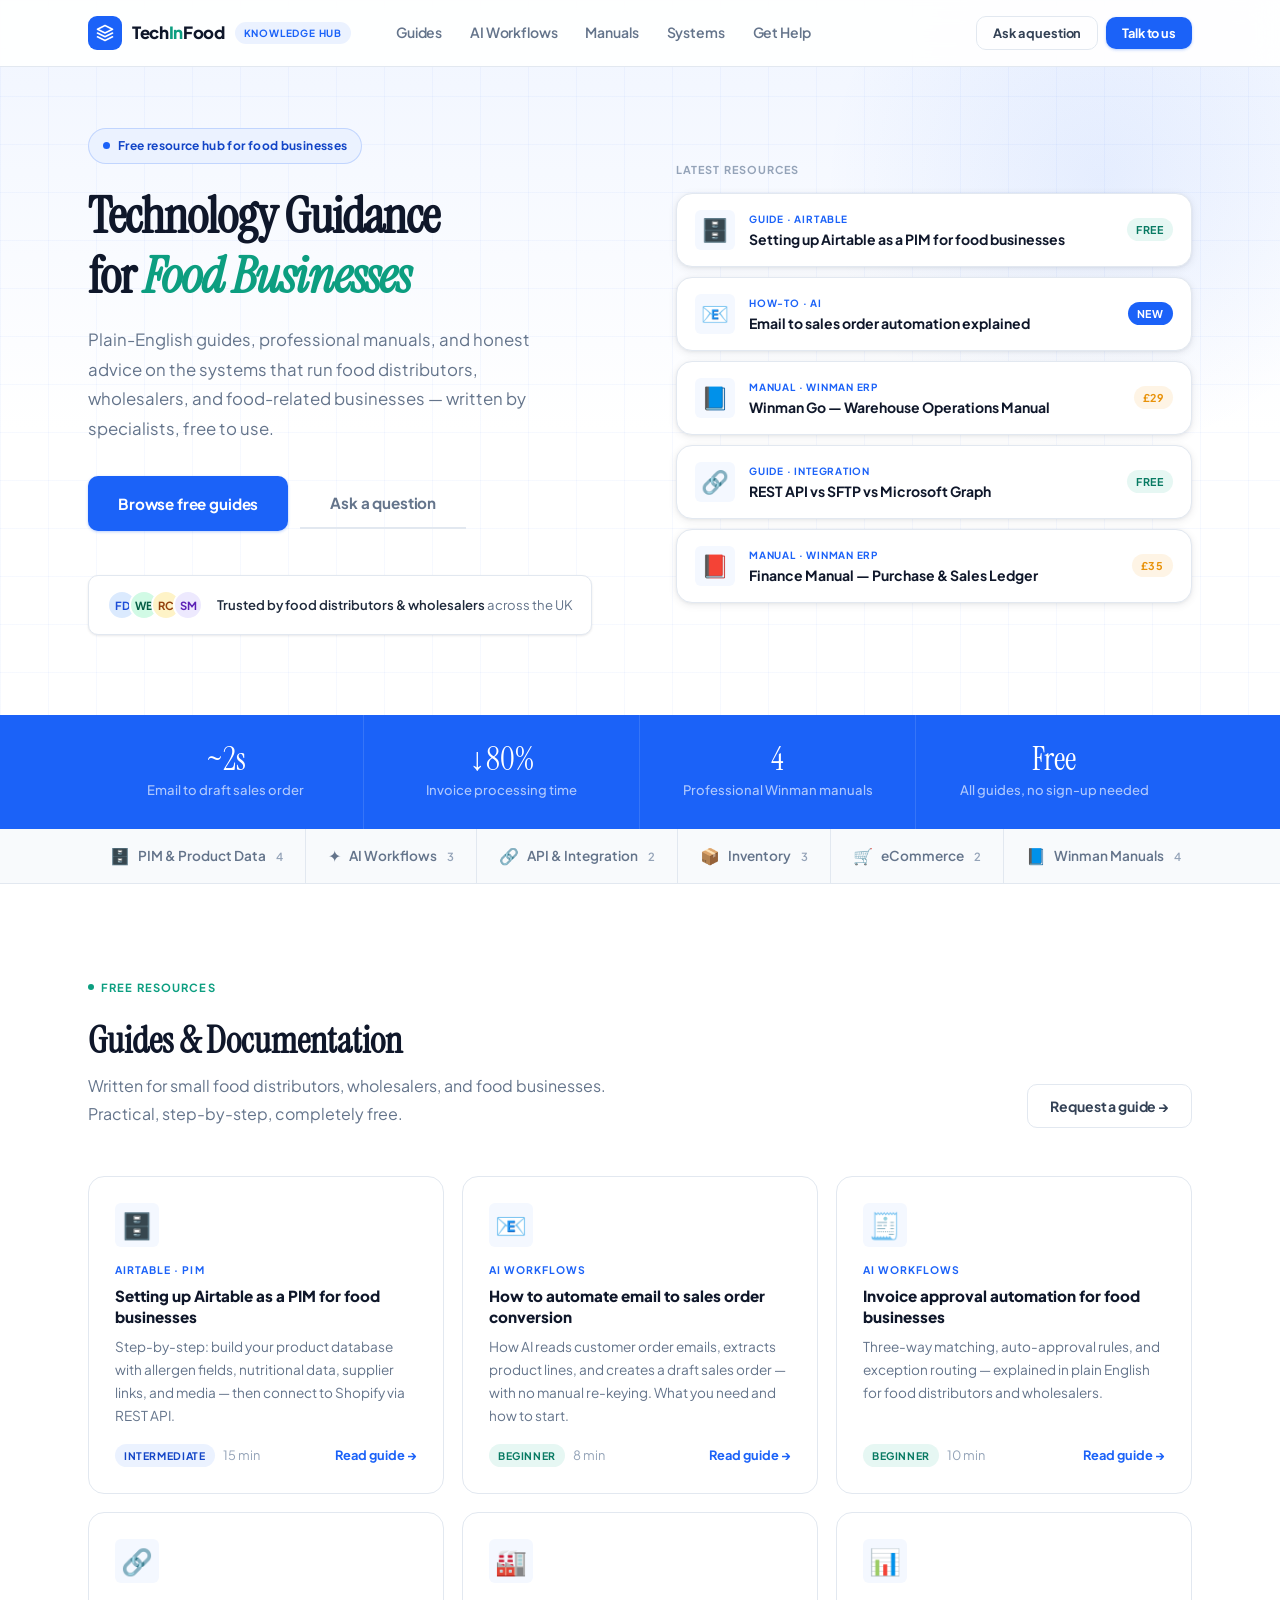
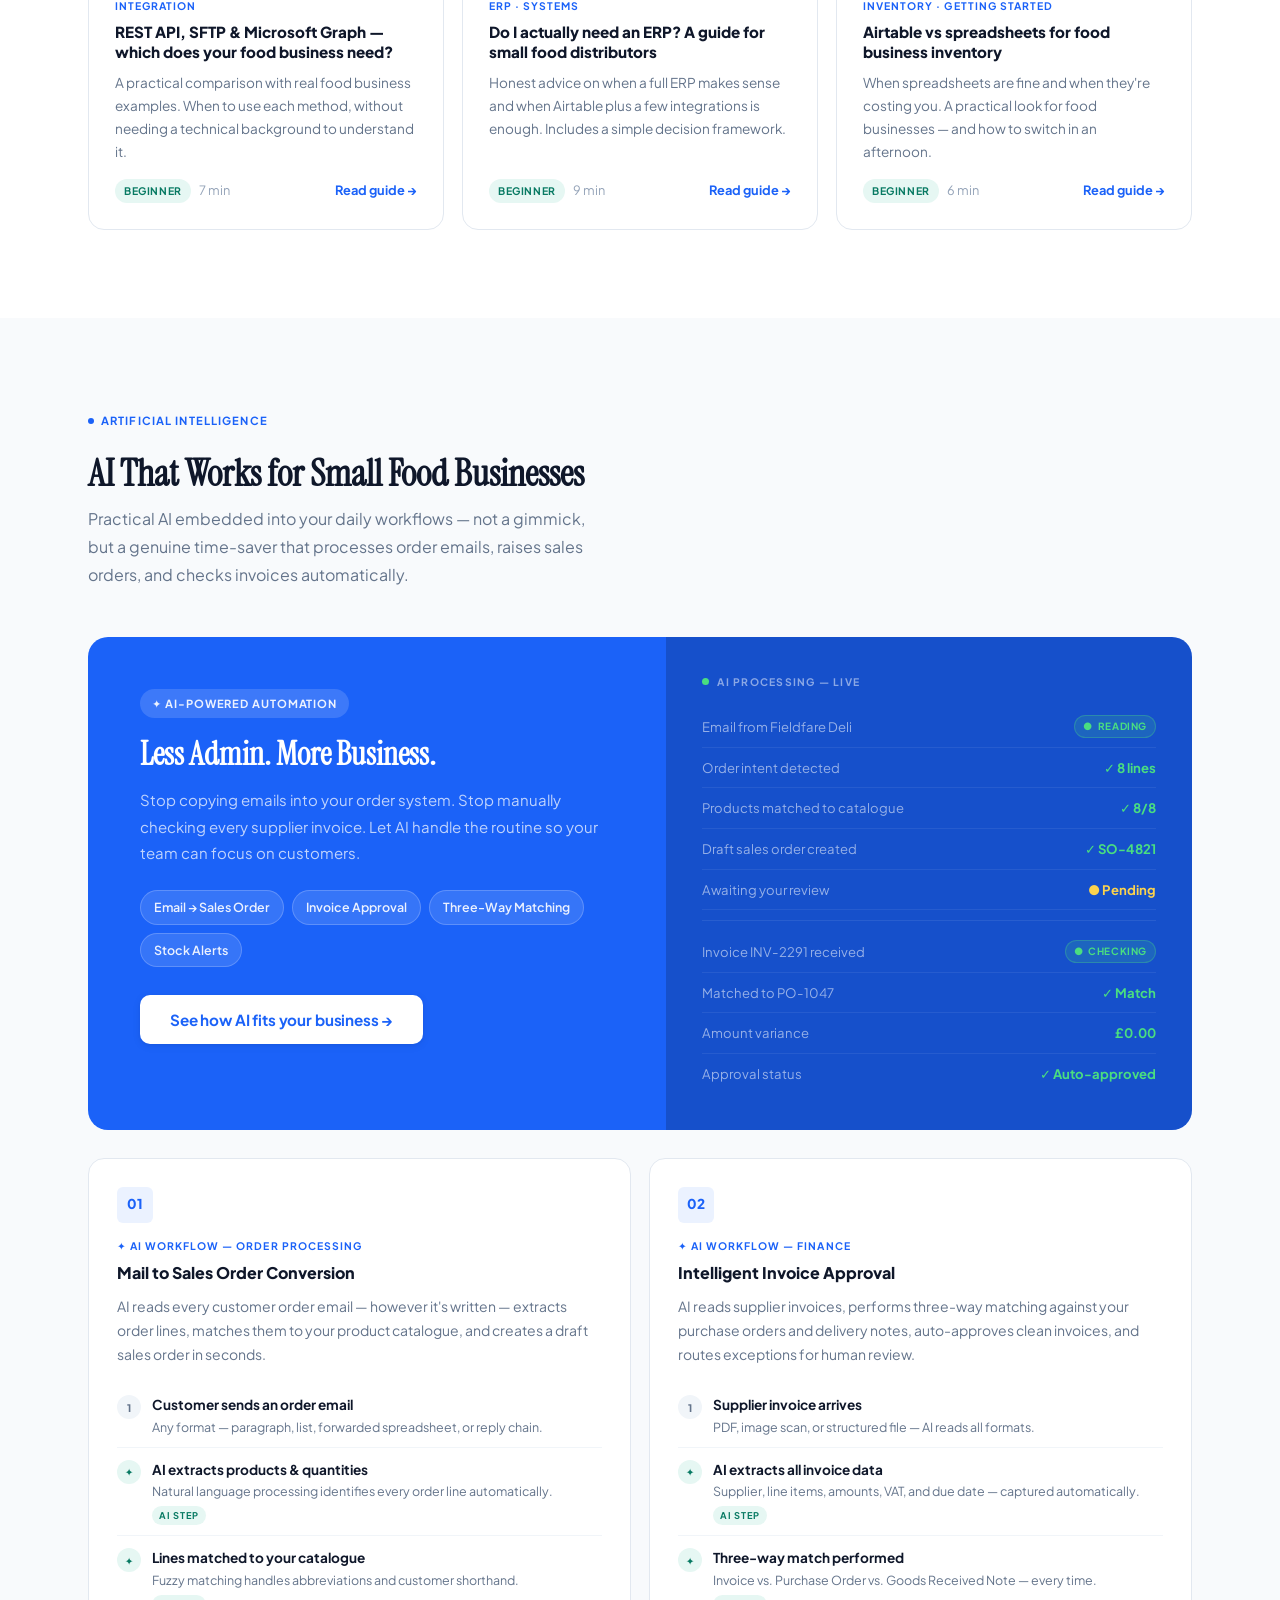
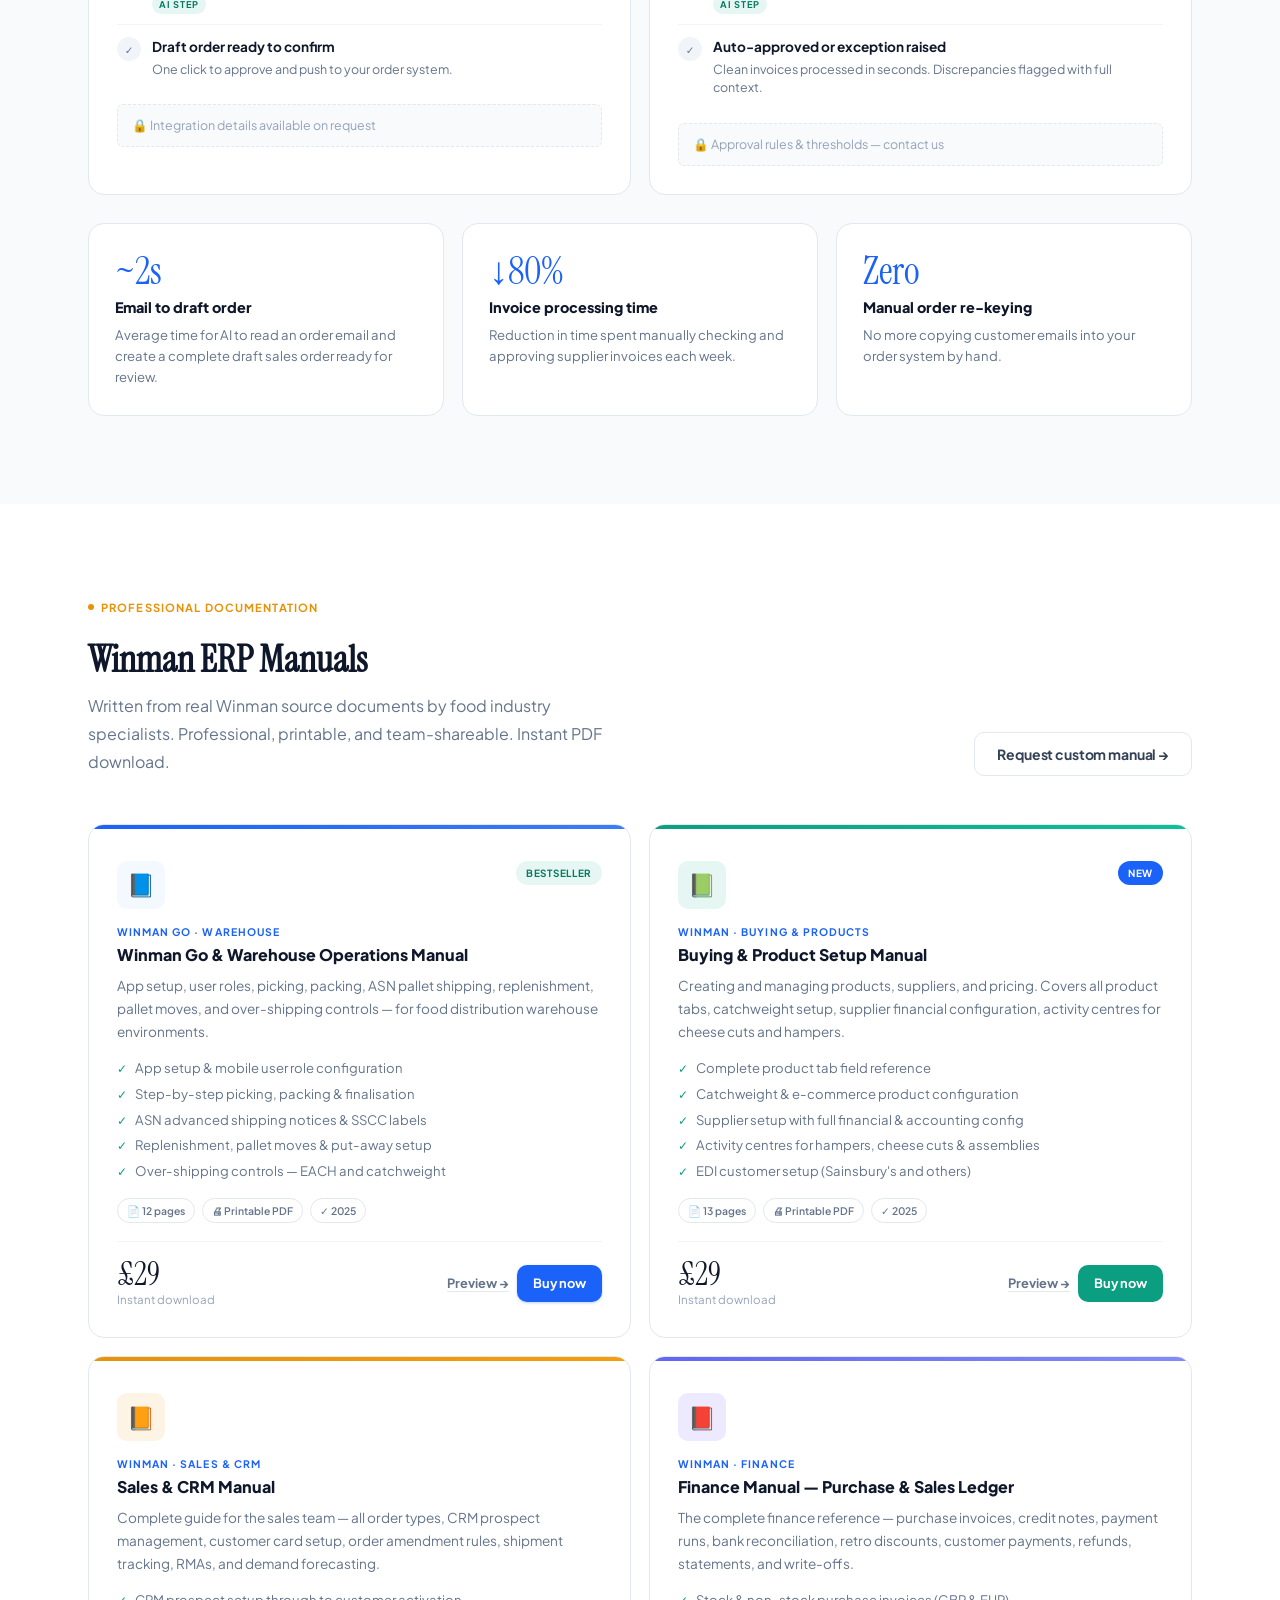
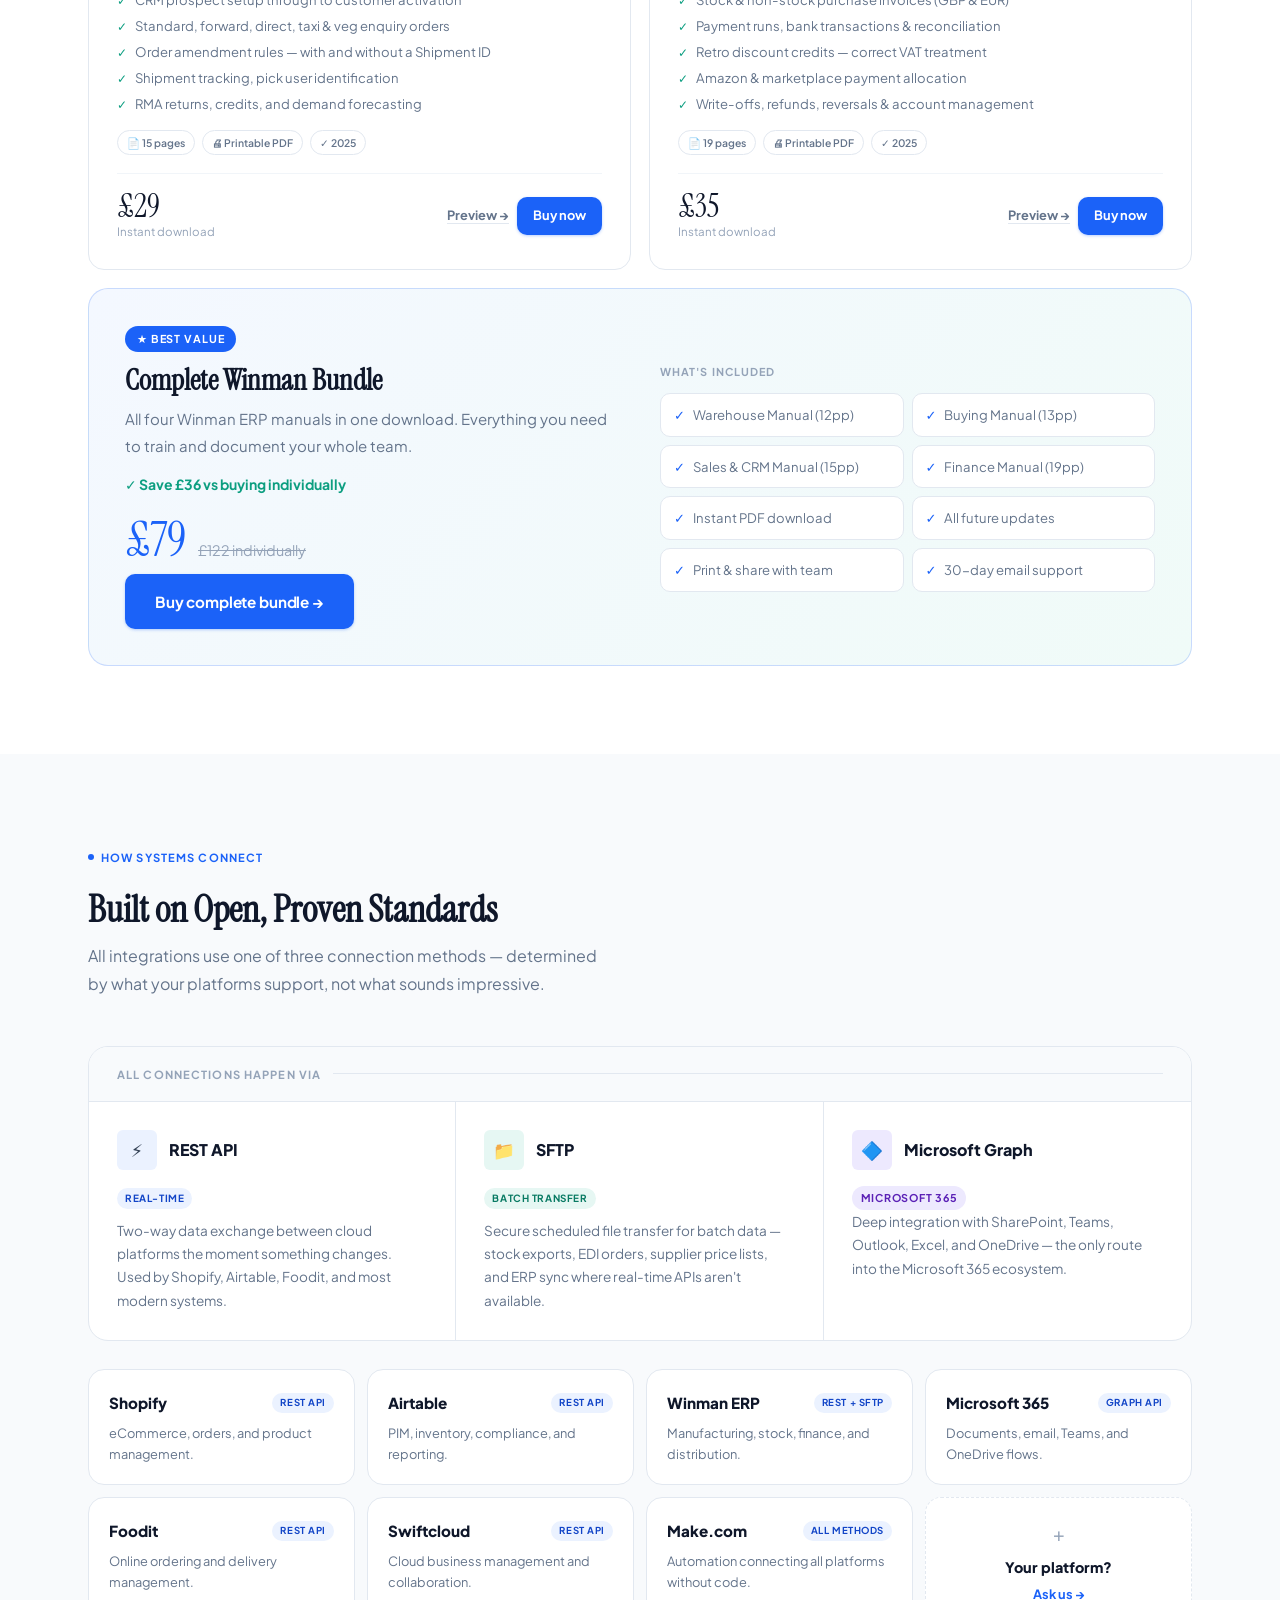
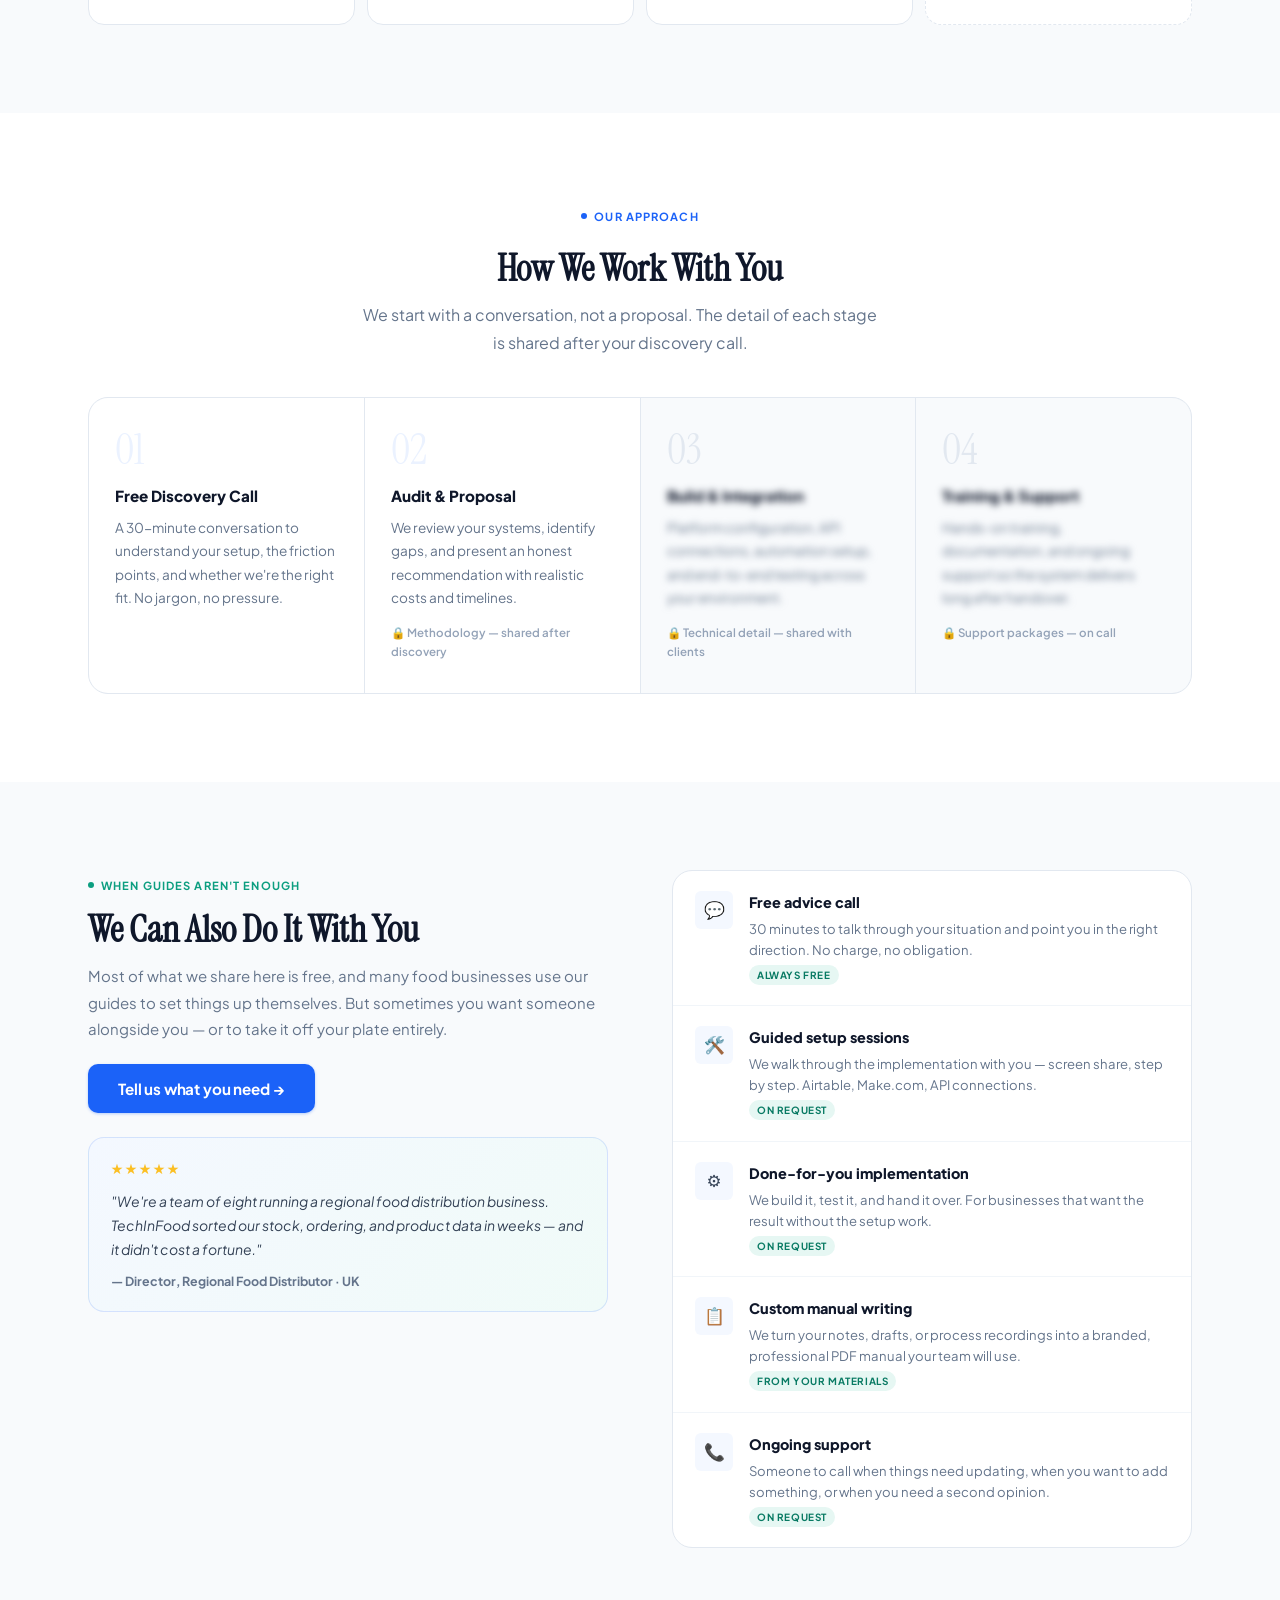
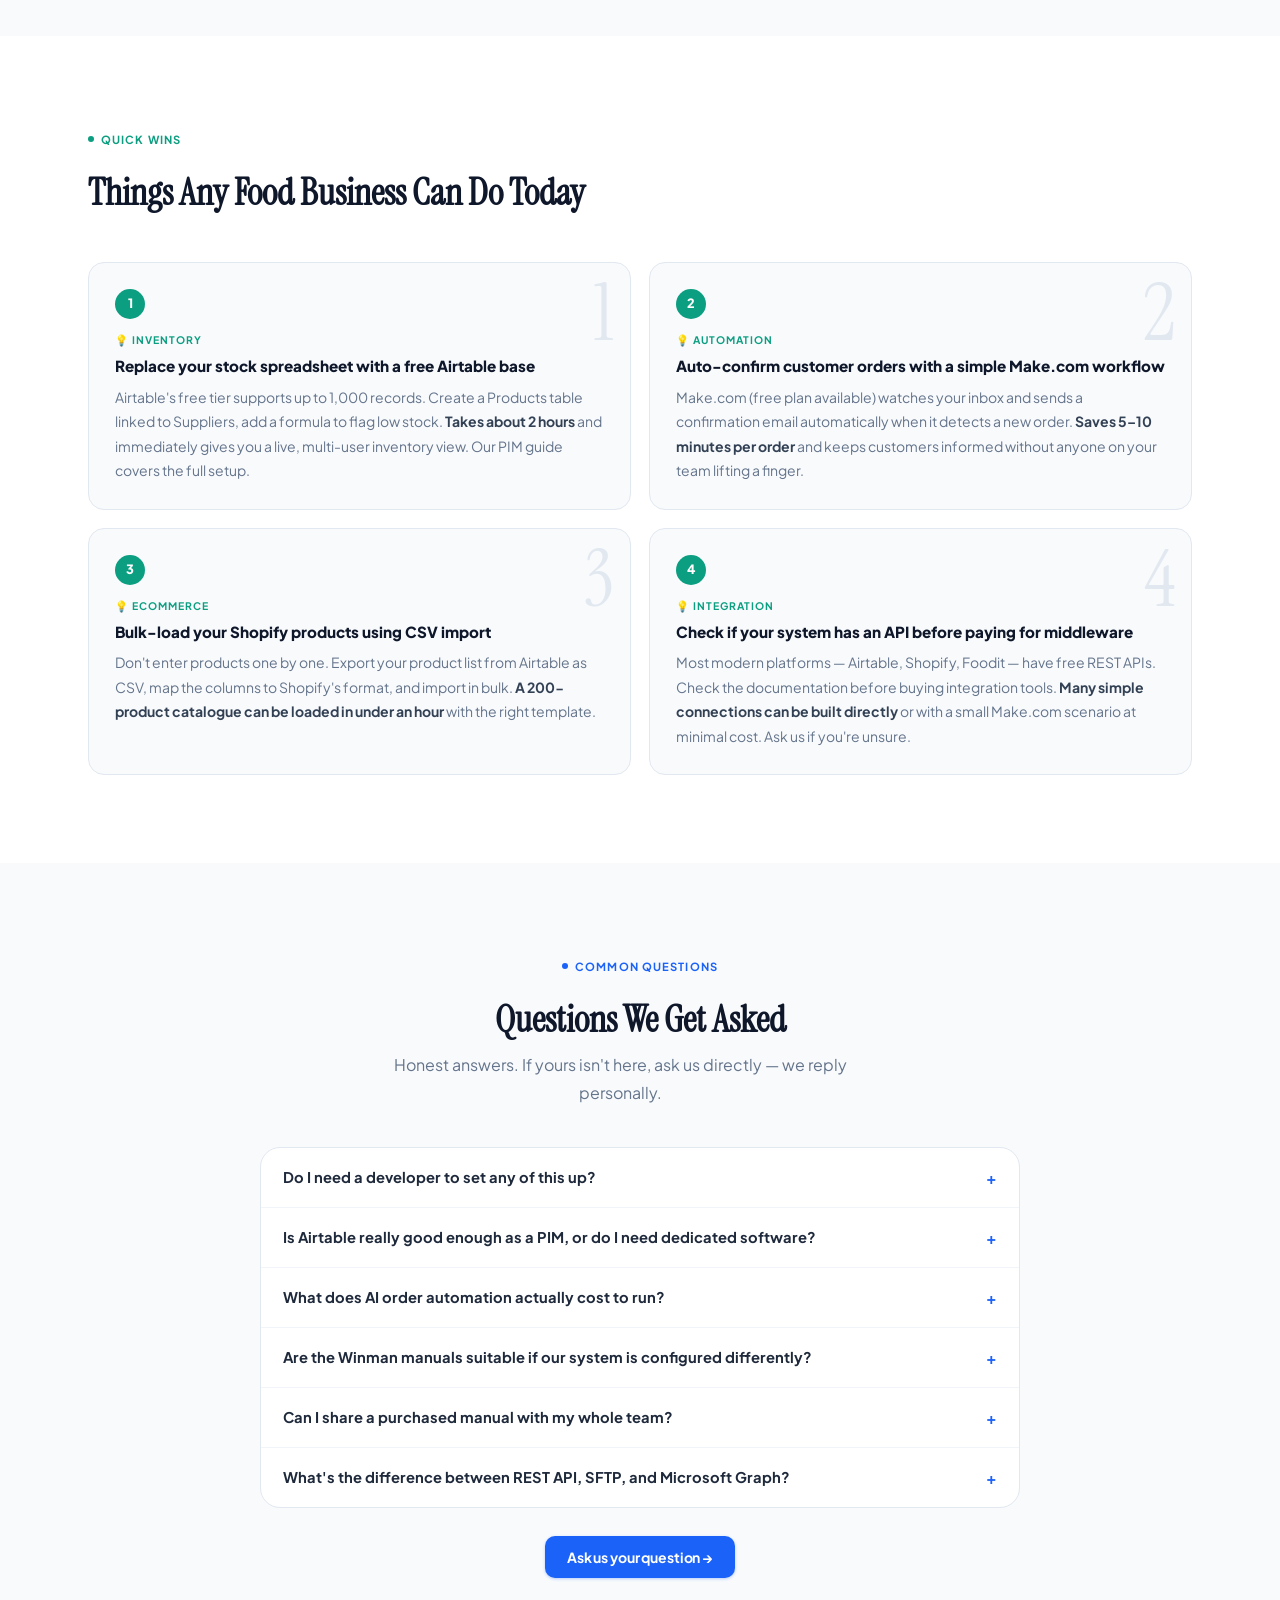
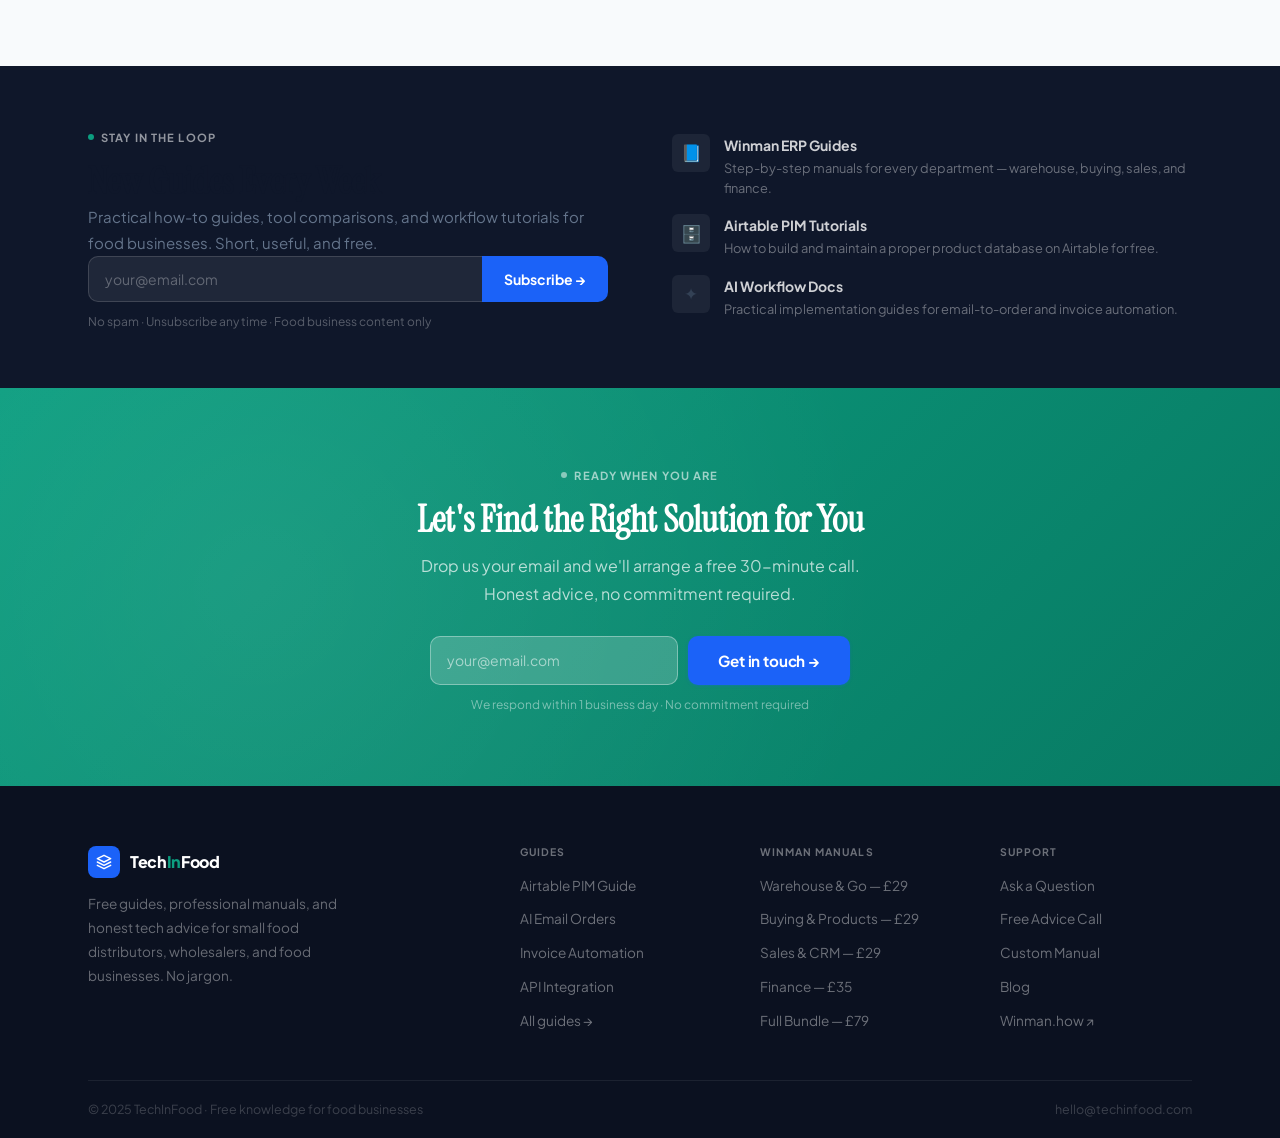
==== commit d8b0e683: "Add files via upload" ====
--- a/index.html
+++ b/index.html
@@ -3,877 +3,1344 @@
 <head>
 <meta charset="UTF-8">
 <meta name="viewport" content="width=device-width, initial-scale=1.0">
-
-<title>TechInFood | Free Guides, Documentation & Tech Advice for Small Food Businesses UK</title>
-<meta name="description" content="TechInFood is the free knowledge hub for small food distributors, wholesalers, and food businesses. Plain-English guides, how-to documentation, AI workflow tutorials, and expert advice on Airtable PIM, ERP, Shopify, and systems integration. Free to read. No jargon.">
-<meta name="keywords" content="food business technology guides UK, Airtable PIM food industry guide, AI sales order automation how to, invoice approval automation food, food distributor software advice, ERP food business documentation, Shopify food ecommerce guide, SFTP food integration, Microsoft Graph food ERP, small food business tech help, food wholesale management tips, food tech knowledge base UK">
-<meta name="robots" content="index, follow, max-snippet:-1, max-image-preview:large, max-video-preview:-1">
-<meta name="author" content="TechInFood">
+<title>TechInFood | Technology Guides & Manuals for Food Businesses</title>
+<meta name="description" content="Free guides, professional manuals, and expert advice on technology for small food distributors, wholesalers, and food businesses. Winman ERP, Airtable PIM, AI workflows, and systems integration.">
 <link rel="canonical" href="https://www.techinfood.com/">
-<meta property="og:type" content="website">
-<meta property="og:title" content="TechInFood | Free Tech Guides & Advice for Small Food Businesses">
-<meta property="og:description" content="Plain-English guides, documentation, and advice on AI workflows, PIM, ERP, Shopify, and systems integration — written specifically for small food distributors and food businesses.">
-<meta property="og:url" content="https://www.techinfood.com/">
-<meta property="og:site_name" content="TechInFood">
-<meta property="og:locale" content="en_GB">
-<meta name="twitter:card" content="summary_large_image">
-<meta name="twitter:title" content="TechInFood | Free Tech Guides for Small Food Businesses UK">
-<meta name="twitter:description" content="Free guides, how-to docs, AI workflow tutorials, and honest advice for food distributors, wholesalers, and food-related businesses.">
-
-<script type="application/ld+json">
-{
-  "@context": "https://schema.org",
-  "@type": "Organization",
-  "name": "TechInFood",
-  "url": "https://www.techinfood.com",
-  "description": "TechInFood is a knowledge hub and advisory resource providing free guides, documentation, and expert advice on technology systems for small and medium food businesses in the UK.",
-  "email": "hello@techinfood.com",
-  "areaServed": {"@type":"Country","name":"United Kingdom"},
-  "knowsAbout": ["Food distribution software","AI sales order automation","Invoice approval automation","Airtable PIM","ERP integration","Microsoft Graph","Shopify food ecommerce","SFTP data integration","Food business workflow automation"]
-}
-</script>
-
-<script type="application/ld+json">
-{
-  "@context": "https://schema.org",
-  "@type": "FAQPage",
-  "mainEntity": [
-    {"@type":"Question","name":"How do I set up Airtable as a PIM for my food business?","acceptedAnswer":{"@type":"Answer","text":"Airtable can be configured as a Product Information Management system by creating a base with tables for Products, Categories, Allergens, and Channels. Link your product records to allergen and supplier tables, add attachment fields for images, and use the Airtable API to sync data to Shopify or your website. TechInFood provides free step-by-step guides on this setup."}},
-    {"@type":"Question","name":"What is email to sales order automation for food distributors?","acceptedAnswer":{"@type":"Answer","text":"Email to sales order automation uses AI to read incoming customer order emails, extract product lines and quantities, match them to your product catalogue, and create a draft sales order in your system. This eliminates manual re-keying of orders and typically processes an email in under 2 seconds."}},
-    {"@type":"Question","name":"Which ERP systems work best for small food distributors in the UK?","acceptedAnswer":{"@type":"Answer","text":"For small food distributors in the UK, Winman ERP is a strong option for manufacturers and distributors. Sage is widely used for accounts integration. For very small businesses, Airtable combined with Make.com automation can serve as a lightweight operations system before committing to a full ERP. TechInFood provides comparison guides for each option."}},
-    {"@type":"Question","name":"How do I connect Shopify to my food business ERP?","acceptedAnswer":{"@type":"Answer","text":"Shopify connects to most ERP systems via REST API or through middleware platforms like Make.com. The integration typically syncs orders from Shopify into your ERP, pushes stock levels back to Shopify, and updates product information from a central source like Airtable. TechInFood has documentation covering this integration step by step."}},
-    {"@type":"Question","name":"What is Microsoft Graph API and how is it used in food businesses?","acceptedAnswer":{"@type":"Answer","text":"Microsoft Graph API provides programmatic access to Microsoft 365 services including SharePoint, Outlook, Teams, Excel, and OneDrive. Food businesses use it to automate document creation, read order emails from Outlook, manage files in SharePoint, and connect Office 365 data to their operational systems."}},
-    {"@type":"Question","name":"Is SFTP still relevant for food business integrations?","acceptedAnswer":{"@type":"Answer","text":"Yes. SFTP (Secure File Transfer Protocol) remains essential for food business integrations where real-time APIs aren't available — such as sending daily stock files to wholesale customers, receiving supplier price lists, syncing with legacy ERP systems, and EDI-based order exchange. Many food industry suppliers and retailers still use SFTP as their primary data exchange method."}}
-  ]
-}
-</script>
-
-<link href="https://fonts.googleapis.com/css2?family=Playfair+Display:wght@400;700;900&family=DM+Mono:wght@300;400;500&family=Fraunces:ital,wght@0,300;0,700;1,300&display=swap" rel="stylesheet">
+<link href="https://fonts.googleapis.com/css2?family=Plus+Jakarta+Sans:wght@400;500;600;700;800&family=Instrument+Serif:ital@0;1&display=swap" rel="stylesheet">
 <style>
-  :root {
-    --bg: #0d0d0b;
-    --surface: #141410;
-    --panel: #1a1a14;
-    --amber: #e8a422;
-    --amber-dim: #a8761a;
-    --cream: #f0e8d0;
-    --muted: #6b6550;
-    --text: #d4cab0;
-    --green-bright: #6db872;
-    --green-soft: #2a3d2b;
-    --blue-soft: #1a2035;
-    --border: rgba(232,164,34,0.15);
-  }
-
-  *, *::before, *::after { box-sizing: border-box; margin: 0; padding: 0; }
-  html { scroll-behavior: smooth; }
-  body { background: var(--bg); color: var(--text); font-family: 'DM Mono', monospace; font-size: 14px; line-height: 1.6; overflow-x: hidden; }
-
-  /* NAV */
-  nav {
-    position: fixed; top: 0; left: 0; right: 0; z-index: 100;
-    display: flex; align-items: center; justify-content: space-between;
-    padding: 16px 48px;
-    background: rgba(13,13,11,0.94);
-    backdrop-filter: blur(12px);
-    border-bottom: 1px solid var(--border);
-  }
-  .logo { font-family: 'Playfair Display', serif; font-size: 20px; font-weight: 900; color: var(--cream); letter-spacing: -0.5px; display: flex; align-items: center; gap: 10px; }
-  .logo span { color: var(--amber); }
-  .logo-badge { font-size: 8px; letter-spacing: 1.5px; text-transform: uppercase; background: rgba(232,164,34,0.12); color: var(--amber); padding: 3px 7px; font-family: 'DM Mono', monospace; font-weight: 400; }
-  nav ul { list-style: none; display: flex; gap: 28px; align-items: center; }
-  nav ul a { color: var(--muted); text-decoration: none; font-size: 11px; letter-spacing: 1.5px; text-transform: uppercase; transition: color 0.2s; }
-  nav ul a:hover { color: var(--amber); }
-  .nav-cta { background: var(--amber) !important; color: #0d0d0b !important; padding: 7px 16px; font-weight: 500; transition: background 0.2s !important; letter-spacing: 1px !important; }
-  .nav-cta:hover { background: var(--cream) !important; }
-
-  /* HERO */
-  .hero {
-    min-height: 100vh; display: grid; grid-template-columns: 1fr 1fr;
-    padding-top: 72px; position: relative; overflow: hidden;
-  }
-  .hero-grid { position: absolute; inset: 0; background-image: linear-gradient(rgba(232,164,34,0.03) 1px, transparent 1px), linear-gradient(90deg, rgba(232,164,34,0.03) 1px, transparent 1px); background-size: 40px 40px; }
-  .hero-left { display: flex; flex-direction: column; justify-content: center; padding: 80px 48px 80px 80px; position: relative; z-index: 2; }
-  .hero-eyebrow { display: flex; align-items: center; gap: 10px; margin-bottom: 24px; }
-  .eyebrow-tag { font-size: 9px; letter-spacing: 2.5px; text-transform: uppercase; background: rgba(232,164,34,0.1); color: var(--amber); padding: 4px 10px; border: 1px solid rgba(232,164,34,0.2); }
-  .eyebrow-free { font-size: 9px; letter-spacing: 2px; text-transform: uppercase; background: rgba(109,184,114,0.1); color: var(--green-bright); padding: 4px 10px; border: 1px solid rgba(109,184,114,0.2); }
-  h1 { font-family: 'Playfair Display', serif; font-size: clamp(38px, 4.5vw, 64px); font-weight: 900; line-height: 1.05; color: var(--cream); letter-spacing: -1.5px; margin-bottom: 20px; }
-  h1 em { font-style: italic; color: var(--amber); }
-  .hero-desc { font-size: 14px; color: var(--muted); line-height: 1.9; max-width: 440px; margin-bottom: 36px; }
-  .hero-actions { display: flex; gap: 14px; align-items: center; flex-wrap: wrap; }
-  .btn-primary { background: var(--amber); color: #0d0d0b; padding: 13px 28px; font-family: 'DM Mono', monospace; font-size: 11px; letter-spacing: 1.5px; text-transform: uppercase; text-decoration: none; font-weight: 500; transition: all 0.2s; display: inline-block; cursor: pointer; border: none; white-space: nowrap; }
-  .btn-primary:hover { background: var(--cream); transform: translateY(-2px); }
-  .btn-outline { color: var(--text); padding: 13px 22px; font-family: 'DM Mono', monospace; font-size: 11px; letter-spacing: 1.5px; text-transform: uppercase; text-decoration: none; border: 1px solid var(--border); transition: all 0.2s; display: inline-block; cursor: pointer; background: none; white-space: nowrap; }
-  .btn-outline:hover { border-color: var(--amber); color: var(--amber); }
-  .hero-trust { margin-top: 48px; padding-top: 28px; border-top: 1px solid var(--border); display: flex; gap: 24px; flex-wrap: wrap; }
-  .trust-item { font-size: 10px; letter-spacing: 1px; color: var(--muted); display: flex; align-items: center; gap: 6px; }
-  .trust-item::before { content: '✓'; color: var(--green-bright); font-size: 11px; }
-
-  /* HERO RIGHT - resource preview */
-  .hero-right { position: relative; display: flex; align-items: center; justify-content: center; background: var(--surface); border-left: 1px solid var(--border); padding: 40px; }
-  .doc-stack { width: 100%; max-width: 380px; display: flex; flex-direction: column; gap: 10px; }
-  .doc-card { background: var(--panel); border: 1px solid var(--border); padding: 16px 18px; display: flex; align-items: center; gap: 14px; transition: border-color 0.2s, transform 0.2s; cursor: default; }
-  .doc-card:hover { border-color: var(--amber-dim); transform: translateX(4px); }
-  .doc-icon { font-size: 20px; flex-shrink: 0; }
-  .doc-type { font-size: 8px; letter-spacing: 1.5px; text-transform: uppercase; color: var(--amber-dim); margin-bottom: 3px; }
-  .doc-title { font-size: 12px; color: var(--cream); line-height: 1.4; }
-  .doc-badge { margin-left: auto; flex-shrink: 0; font-size: 8px; letter-spacing: 1px; text-transform: uppercase; padding: 2px 7px; }
-  .badge-free { background: rgba(109,184,114,0.1); color: var(--green-bright); border: 1px solid rgba(109,184,114,0.2); }
-  .badge-new { background: rgba(232,164,34,0.1); color: var(--amber); border: 1px solid rgba(232,164,34,0.2); }
-  .badge-guide { background: rgba(255,255,255,0.05); color: var(--muted); border: 1px solid var(--border); }
-
-  /* TICKER */
-  .ticker { background: var(--amber); color: #0d0d0b; overflow: hidden; white-space: nowrap; padding: 9px 0; }
-  .ticker-inner { display: inline-block; animation: ticker 40s linear infinite; font-size: 10px; font-weight: 500; letter-spacing: 2px; text-transform: uppercase; }
-  @keyframes ticker { 0%{transform:translateX(0)} 100%{transform:translateX(-50%)} }
-
-  /* TOPIC BAND */
-  .topics { background: var(--surface); padding: 60px 80px; border-bottom: 1px solid var(--border); }
-  .topics-label { font-size: 10px; letter-spacing: 2.5px; text-transform: uppercase; color: var(--muted); margin-bottom: 24px; }
-  .topics-grid { display: grid; grid-template-columns: repeat(6, 1fr); gap: 1px; background: var(--border); }
-  .topic-tile { background: var(--surface); padding: 24px 20px; text-align: center; cursor: pointer; transition: background 0.2s; text-decoration: none; display: block; }
-  .topic-tile:hover { background: var(--panel); }
-  .topic-tile-icon { font-size: 24px; margin-bottom: 10px; }
-  .topic-tile-label { font-size: 10px; letter-spacing: 1px; text-transform: uppercase; color: var(--text); line-height: 1.4; }
-
-  /* SECTIONS */
-  section { padding: 80px 80px; }
-  .section-label { font-size: 10px; letter-spacing: 3px; text-transform: uppercase; color: var(--amber); margin-bottom: 14px; }
-  h2 { font-family: 'Playfair Display', serif; font-size: clamp(28px, 3.5vw, 46px); font-weight: 700; color: var(--cream); line-height: 1.1; letter-spacing: -0.5px; margin-bottom: 16px; }
-
-  /* GUIDES SECTION */
-  .guides { background: var(--bg); }
-  .guides-header { display: flex; justify-content: space-between; align-items: flex-end; margin-bottom: 48px; }
-  .guides-header-left {}
-  .guides-sub { color: var(--muted); font-size: 13px; line-height: 1.8; max-width: 480px; margin-top: 10px; }
-  .guides-grid { display: grid; grid-template-columns: repeat(3, 1fr); gap: 1px; background: var(--border); }
-  .guide-card { background: var(--bg); padding: 36px 32px; position: relative; overflow: hidden; transition: background 0.25s; text-decoration: none; display: block; color: inherit; }
-  .guide-card:hover { background: var(--panel); }
-  .guide-card::after { content: '→'; position: absolute; bottom: 28px; right: 28px; font-size: 18px; color: var(--border); transition: color 0.2s, transform 0.2s; }
-  .guide-card:hover::after { color: var(--amber); transform: translate(4px, -2px); }
-  .guide-cat { font-size: 9px; letter-spacing: 1.5px; text-transform: uppercase; color: var(--amber-dim); margin-bottom: 14px; display: flex; align-items: center; gap: 8px; }
-  .guide-cat::before { content: ''; display: block; width: 20px; height: 1px; background: var(--amber-dim); }
-  .guide-title { font-family: 'Fraunces', serif; font-size: 18px; color: var(--cream); margin-bottom: 10px; line-height: 1.35; }
-  .guide-excerpt { font-size: 11px; color: var(--muted); line-height: 1.8; margin-bottom: 20px; }
-  .guide-meta { display: flex; gap: 12px; align-items: center; }
-  .guide-level { font-size: 9px; letter-spacing: 1px; text-transform: uppercase; padding: 3px 8px; }
-  .level-beginner { background: rgba(109,184,114,0.1); color: var(--green-bright); }
-  .level-intermediate { background: rgba(232,164,34,0.1); color: var(--amber); }
-  .level-advanced { background: rgba(192,57,43,0.1); color: #e07060; }
-  .guide-time { font-size: 10px; color: var(--muted); }
-
-  /* AI WORKFLOWS DOCS */
-  .ai-docs { background: var(--surface); }
-  .ai-docs-grid { display: grid; grid-template-columns: 1.2fr 1fr; gap: 1px; background: var(--border); margin-top: 48px; }
-  .ai-doc-main { background: var(--surface); padding: 48px 44px; }
-  .ai-doc-sidebar { background: var(--panel); padding: 36px 32px; display: flex; flex-direction: column; gap: 0; }
-  .ai-doc-tag { font-size: 9px; letter-spacing: 2px; text-transform: uppercase; color: var(--amber); margin-bottom: 20px; }
-  .ai-doc-title { font-family: 'Playfair Display', serif; font-size: 26px; color: var(--cream); margin-bottom: 14px; line-height: 1.2; }
-  .ai-doc-body { font-size: 12px; color: var(--muted); line-height: 1.9; }
-  .ai-doc-body p { margin-bottom: 14px; }
-  .ai-doc-body strong { color: var(--text); font-weight: 500; }
-  .code-block { background: var(--bg); border: 1px solid var(--border); border-left: 3px solid var(--amber); padding: 16px 18px; font-size: 11px; color: var(--amber-dim); margin: 16px 0; line-height: 1.7; overflow-x: auto; }
-  .code-block .comment { color: var(--muted); }
-  .doc-steps { display: flex; flex-direction: column; gap: 0; margin: 20px 0; }
-  .doc-step { display: flex; gap: 16px; padding: 14px 0; border-bottom: 1px solid rgba(232,164,34,0.06); }
-  .doc-step:last-child { border-bottom: none; }
-  .doc-step-num { font-family: 'Playfair Display', serif; font-size: 20px; color: rgba(232,164,34,0.3); font-weight: 900; flex-shrink: 0; width: 28px; line-height: 1; padding-top: 2px; }
-  .doc-step-content {}
-  .doc-step-title { font-size: 12px; color: var(--cream); margin-bottom: 4px; font-weight: 500; }
-  .doc-step-desc { font-size: 11px; color: var(--muted); line-height: 1.7; }
-  .sidebar-title { font-size: 10px; letter-spacing: 2px; text-transform: uppercase; color: var(--amber); margin-bottom: 16px; padding-bottom: 10px; border-bottom: 1px solid var(--border); }
-  .sidebar-link { display: flex; align-items: flex-start; gap: 10px; padding: 12px 0; border-bottom: 1px solid rgba(232,164,34,0.06); cursor: pointer; text-decoration: none; transition: padding-left 0.2s; }
-  .sidebar-link:hover { padding-left: 4px; }
-  .sidebar-link:last-child { border-bottom: none; }
-  .sidebar-link-icon { font-size: 14px; flex-shrink: 0; margin-top: 1px; }
-  .sidebar-link-title { font-size: 11px; color: var(--text); line-height: 1.4; margin-bottom: 2px; }
-  .sidebar-link-type { font-size: 9px; letter-spacing: 1px; text-transform: uppercase; color: var(--muted); }
-
-  /* TOOL COMPARISON */
-  .tools { background: var(--bg); }
-  .tool-matrix { margin-top: 48px; overflow-x: auto; }
-  .tool-matrix table { width: 100%; border-collapse: collapse; font-size: 12px; }
-  .tool-matrix th { background: var(--panel); padding: 14px 16px; text-align: left; font-size: 9px; letter-spacing: 1.5px; text-transform: uppercase; color: var(--amber-dim); border-bottom: 1px solid var(--border); font-weight: 400; }
-  .tool-matrix td { padding: 14px 16px; border-bottom: 1px solid rgba(232,164,34,0.05); color: var(--text); vertical-align: top; }
-  .tool-matrix tr:hover td { background: rgba(232,164,34,0.02); }
-  .tool-matrix tr:last-child td { border-bottom: none; }
-  .tool-name { font-family: 'Fraunces', serif; font-size: 15px; color: var(--cream); }
-  .tool-type { font-size: 9px; letter-spacing: 1px; text-transform: uppercase; color: var(--amber-dim); border: 1px solid rgba(168,118,26,0.25); padding: 2px 7px; display: inline-block; margin-top: 3px; }
-  .check { color: var(--green-bright); }
-  .dash { color: var(--muted); }
-  .partial { color: var(--amber-dim); }
-
-  /* TIPS / QUICK WINS */
-  .tips { background: var(--surface); }
-  .tips-grid { display: grid; grid-template-columns: repeat(2, 1fr); gap: 1px; background: var(--border); margin-top: 48px; }
-  .tip-card { background: var(--surface); padding: 36px 32px; position: relative; overflow: hidden; transition: background 0.2s; }
-  .tip-card:hover { background: var(--panel); }
-  .tip-num { font-family: 'Playfair Display', serif; font-size: 56px; color: rgba(232,164,34,0.07); font-weight: 900; position: absolute; top: 16px; right: 24px; line-height: 1; }
-  .tip-label { font-size: 9px; letter-spacing: 1.5px; text-transform: uppercase; color: var(--amber); margin-bottom: 12px; }
-  .tip-title { font-family: 'Fraunces', serif; font-size: 18px; color: var(--cream); margin-bottom: 10px; line-height: 1.35; }
-  .tip-body { font-size: 12px; color: var(--muted); line-height: 1.85; }
-  .tip-body strong { color: var(--text); }
-
-  /* ASK US / SERVICE LIGHT */
-  .ask-us { background: var(--panel); border-top: 1px solid var(--border); border-bottom: 1px solid var(--border); padding: 60px 80px; }
-  .ask-us-inner { display: grid; grid-template-columns: 1fr 1fr; gap: 80px; align-items: center; }
-  .ask-us-badge { font-size: 9px; letter-spacing: 2px; text-transform: uppercase; background: rgba(232,164,34,0.1); color: var(--amber); padding: 4px 10px; display: inline-block; margin-bottom: 16px; border: 1px solid rgba(232,164,34,0.2); }
-  .ask-us h2 { font-size: clamp(24px, 3vw, 38px); margin-bottom: 14px; }
-  .ask-us-desc { font-size: 13px; color: var(--muted); line-height: 1.9; margin-bottom: 24px; }
-  .ask-us-services { display: flex; flex-direction: column; gap: 0; }
-  .ask-service { display: flex; gap: 14px; padding: 16px 0; border-bottom: 1px solid rgba(232,164,34,0.06); align-items: flex-start; }
-  .ask-service:last-child { border-bottom: none; }
-  .ask-service-icon { font-size: 18px; flex-shrink: 0; margin-top: 2px; }
-  .ask-service-title { font-size: 13px; color: var(--cream); margin-bottom: 3px; font-family: 'Fraunces', serif; }
-  .ask-service-desc { font-size: 11px; color: var(--muted); line-height: 1.7; }
-  .ask-service-label { font-size: 9px; letter-spacing: 1px; text-transform: uppercase; color: var(--amber-dim); margin-top: 4px; }
-
-  /* NEWSLETTER / COMMUNITY */
-  .community { background: var(--bg); padding: 80px; text-align: center; }
-  .community-inner { max-width: 560px; margin: 0 auto; }
-  .community h2 { margin-bottom: 14px; }
-  .community-desc { font-size: 13px; color: var(--muted); line-height: 1.9; margin-bottom: 36px; }
-  .subscribe-form { display: flex; gap: 0; max-width: 420px; margin: 0 auto; }
-  .subscribe-form input { flex: 1; padding: 13px 16px; background: var(--panel); border: 1px solid var(--border); border-right: none; font-family: 'DM Mono', monospace; font-size: 12px; color: var(--text); outline: none; transition: border-color 0.2s; }
-  .subscribe-form input:focus { border-color: var(--amber); }
-  .subscribe-form input::placeholder { color: var(--muted); }
-  .subscribe-form button { background: var(--amber); color: #0d0d0b; border: none; padding: 13px 20px; font-family: 'DM Mono', monospace; font-size: 11px; letter-spacing: 1.5px; text-transform: uppercase; cursor: pointer; transition: background 0.2s; white-space: nowrap; }
-  .subscribe-form button:hover { background: var(--cream); }
-  .subscribe-note { margin-top: 12px; font-size: 10px; color: var(--muted); letter-spacing: 0.5px; }
-
-  /* FAQ */
-  .faq { background: var(--surface); }
-  .faq-list { display: flex; flex-direction: column; gap: 1px; background: var(--border); margin-top: 48px; }
-  .faq-item { background: var(--surface); }
-  .faq-q { padding: 20px 24px; display: flex; justify-content: space-between; align-items: center; cursor: pointer; gap: 20px; font-size: 13px; color: var(--cream); transition: background 0.2s; user-select: none; }
-  .faq-q:hover { background: var(--panel); }
-  .faq-icon { font-size: 18px; color: var(--amber); flex-shrink: 0; transition: transform 0.3s; }
-  .faq-q.open .faq-icon { transform: rotate(45deg); }
-  .faq-a { max-height: 0; overflow: hidden; transition: max-height 0.4s ease, padding 0.3s ease; font-size: 12px; color: var(--muted); line-height: 1.9; padding: 0 24px; }
-  .faq-a.open { max-height: 320px; padding: 0 24px 22px; }
-
-  /* FOOTER */
-  footer { background: var(--bg); padding: 60px 80px; border-top: 1px solid var(--border); display: grid; grid-template-columns: 2fr 1fr 1fr 1fr; gap: 48px; }
-  .footer-brand .logo { margin-bottom: 14px; }
-  .footer-desc { font-size: 12px; color: var(--muted); line-height: 1.8; max-width: 260px; }
-  .footer-col h4 { font-size: 10px; letter-spacing: 2px; text-transform: uppercase; color: var(--amber); margin-bottom: 14px; }
-  .footer-col ul { list-style: none; display: flex; flex-direction: column; gap: 10px; }
-  .footer-col ul a { font-size: 12px; color: var(--muted); text-decoration: none; transition: color 0.2s; cursor: pointer; }
-  .footer-col ul a:hover { color: var(--text); }
-  .footer-bottom { background: var(--bg); padding: 18px 80px; border-top: 1px solid rgba(232,164,34,0.06); display: flex; justify-content: space-between; font-size: 11px; color: var(--muted); }
-
-  /* MODAL */
-  .modal-overlay { display: none; position: fixed; inset: 0; background: rgba(13,13,11,0.88); z-index: 200; align-items: center; justify-content: center; backdrop-filter: blur(6px); }
-  .modal-overlay.open { display: flex; }
-  .modal { background: var(--panel); border: 1px solid var(--border); padding: 44px; max-width: 440px; width: 90%; position: relative; animation: modalIn 0.3s ease; }
-  @keyframes modalIn { from{transform:translateY(20px);opacity:0} to{transform:none;opacity:1} }
-  .modal-close { position: absolute; top: 14px; right: 18px; background: none; border: none; color: var(--muted); font-size: 16px; cursor: pointer; transition: color 0.2s; }
-  .modal-close:hover { color: var(--cream); }
-  .modal h3 { font-family: 'Playfair Display', serif; font-size: 22px; color: var(--cream); margin-bottom: 8px; }
-  .modal p { font-size: 12px; color: var(--muted); line-height: 1.8; margin-bottom: 22px; }
-  .modal-form { display: flex; flex-direction: column; gap: 10px; }
-  .modal-form input, .modal-form select, .modal-form textarea { background: var(--bg); border: 1px solid var(--border); padding: 11px 13px; font-family: 'DM Mono', monospace; font-size: 12px; color: var(--text); outline: none; transition: border-color 0.2s; }
-  .modal-form input:focus, .modal-form select:focus, .modal-form textarea:focus { border-color: var(--amber); }
-  .modal-form input::placeholder, .modal-form textarea::placeholder { color: var(--muted); }
-  .modal-form select { color: var(--muted); appearance: none; }
-  .modal-form select option { background: var(--panel); color: var(--text); }
-  .modal-form textarea { resize: none; height: 80px; }
-  .modal-submit { background: var(--amber); color: #0d0d0b; border: none; padding: 13px; font-family: 'DM Mono', monospace; font-size: 11px; letter-spacing: 1.5px; text-transform: uppercase; font-weight: 500; cursor: pointer; transition: background 0.2s; margin-top: 4px; }
-  .modal-submit:hover { background: var(--cream); }
-  .modal-note { font-size: 10px; color: var(--muted); text-align: center; margin-top: 8px; letter-spacing: 0.5px; }
-
-  /* STATUS DOT */
-  .status-dot { width: 7px; height: 7px; border-radius: 50%; background: var(--green-bright); display: inline-block; animation: pulse 2s ease-in-out infinite; }
-  @keyframes pulse { 0%,100%{opacity:1} 50%{opacity:0.4} }
-
-  /* REVEAL */
-  .reveal { opacity: 0; transform: translateY(18px); transition: opacity 0.6s ease, transform 0.6s ease; }
-  .reveal.visible { opacity: 1; transform: none; }
-
-  @media (max-width: 960px) {
-    nav { padding: 14px 20px; }
-    nav ul { display: none; }
-    .hero { grid-template-columns: 1fr; }
-    .hero-left { padding: 80px 24px 48px; }
-    .hero-right { display: none; }
-    section, .ask-us, .community { padding: 56px 24px; }
-    .topics { padding: 40px 24px; }
-    .topics-grid { grid-template-columns: repeat(3, 1fr); }
-    .guides-grid { grid-template-columns: 1fr; }
-    .ai-docs-grid { grid-template-columns: 1fr; }
-    .tips-grid { grid-template-columns: 1fr; }
-    .ask-us-inner { grid-template-columns: 1fr; gap: 36px; }
-    footer { grid-template-columns: 1fr 1fr; padding: 40px 24px; gap: 28px; }
-    .footer-bottom { padding: 14px 24px; flex-direction: column; gap: 6px; }
-    .subscribe-form { flex-direction: column; }
-    .subscribe-form input { border-right: 1px solid var(--border); border-bottom: none; }
-    .guides-header { flex-direction: column; align-items: flex-start; gap: 16px; }
-  }
+/* ═══════════════════════════════════════════════════════════════════
+   DESIGN TOKENS
+═══════════════════════════════════════════════════════════════════ */
+:root {
+  /* Brand */
+  --blue:        #1B62F8;
+  --blue-dark:   #1245C7;
+  --blue-mid:    #3B7CF8;
+  --blue-light:  #EBF2FF;
+  --blue-faint:  #F4F8FF;
+  --teal:        #0C9E80;
+  --teal-dark:   #087A63;
+  --teal-light:  #E6F7F3;
+  --teal-faint:  #F0FBF8;
+  --gold:        #E8920A;
+  --gold-light:  #FEF4E5;
+  --red-light:   #FEF2F2;
+  --red:         #DC2626;
+
+  /* Neutrals */
+  --ink:         #0F172A;
+  --ink-mid:     #1E293B;
+  --body:        #334155;
+  --muted:       #64748B;
+  --light:       #94A3B8;
+  --border:      #E2E8F0;
+  --border-soft: #F1F5F9;
+  --surface:     #F8FAFC;
+  --white:       #FFFFFF;
+
+  /* Effects */
+  --shadow-xs:   0 1px 3px rgba(15,23,42,.06), 0 1px 2px rgba(15,23,42,.04);
+  --shadow-sm:   0 2px 8px rgba(15,23,42,.08), 0 1px 3px rgba(15,23,42,.05);
+  --shadow:      0 4px 20px rgba(15,23,42,.09), 0 2px 8px rgba(15,23,42,.05);
+  --shadow-lg:   0 12px 40px rgba(15,23,42,.12), 0 4px 16px rgba(15,23,42,.06);
+  --shadow-blue: 0 4px 24px rgba(27,98,248,.25);
+
+  /* Radii */
+  --r-sm: 6px;
+  --r:    10px;
+  --r-lg: 16px;
+  --r-xl: 20px;
+}
+
+/* ═══════════════════════════════════════════════════════════════════
+   BASE
+═══════════════════════════════════════════════════════════════════ */
+*, *::before, *::after { box-sizing: border-box; margin: 0; padding: 0; }
+html { scroll-behavior: smooth; }
+body {
+  background: var(--white);
+  color: var(--body);
+  font-family: 'Plus Jakarta Sans', system-ui, sans-serif;
+  font-size: 15px;
+  line-height: 1.65;
+  -webkit-font-smoothing: antialiased;
+  overflow-x: hidden;
+}
+h1,h2,h3,h4,h5 { font-family: 'Instrument Serif', Georgia, serif; color: var(--ink); line-height: 1.18; }
+h1 { font-size: clamp(2.1rem, 4.5vw, 3.2rem); }
+h2 { font-size: clamp(1.6rem, 3vw, 2.3rem); }
+h3 { font-size: 1.15rem; font-family: 'Plus Jakarta Sans', sans-serif; font-weight: 700; }
+p  { color: var(--muted); line-height: 1.75; }
+a  { color: inherit; text-decoration: none; }
+button { font-family: inherit; cursor: pointer; border: none; background: none; }
+img { display: block; max-width: 100%; }
+
+/* ═══════════════════════════════════════════════════════════════════
+   LAYOUT
+═══════════════════════════════════════════════════════════════════ */
+.wrap  { max-width: 1160px; margin: 0 auto; padding: 0 28px; }
+.wrap-sm { max-width: 780px; margin: 0 auto; padding: 0 28px; }
+.sec   { padding: 88px 0; }
+.sec-sm{ padding: 56px 0; }
+
+/* ═══════════════════════════════════════════════════════════════════
+   ATOMS
+═══════════════════════════════════════════════════════════════════ */
+/* Eyebrow labels */
+.eyebrow {
+  display: inline-flex; align-items: center; gap: 7px;
+  font-size: 0.7rem; font-weight: 700; letter-spacing: 0.1em;
+  text-transform: uppercase; color: var(--blue); margin-bottom: 14px;
+}
+.eyebrow-dot {
+  width: 6px; height: 6px; border-radius: 50%; background: var(--blue); flex-shrink: 0;
+}
+.eyebrow.teal { color: var(--teal); }
+.eyebrow.teal .eyebrow-dot { background: var(--teal); }
+.eyebrow.gold { color: var(--gold); }
+.eyebrow.gold .eyebrow-dot { background: var(--gold); }
+
+/* Badges */
+.badge {
+  display: inline-flex; align-items: center;
+  font-size: 0.67rem; font-weight: 700; letter-spacing: 0.07em;
+  text-transform: uppercase; padding: 3px 9px; border-radius: 20px;
+}
+.badge-blue   { background: var(--blue-light); color: var(--blue-dark); }
+.badge-teal   { background: var(--teal-light); color: var(--teal-dark); }
+.badge-gold   { background: var(--gold-light); color: var(--gold); }
+.badge-gray   { background: var(--border-soft); color: var(--muted); }
+.badge-red    { background: var(--red-light); color: var(--red); }
+.badge-new    { background: var(--blue); color: white; }
+
+/* Buttons */
+.btn {
+  display: inline-flex; align-items: center; gap: 7px;
+  font-weight: 700; font-size: 0.875rem; padding: 12px 22px;
+  border-radius: var(--r); transition: all 0.18s; white-space: nowrap;
+  letter-spacing: -0.01em;
+}
+.btn-blue {
+  background: var(--blue); color: white;
+  box-shadow: 0 1px 3px rgba(27,98,248,.3);
+}
+.btn-blue:hover { background: var(--blue-dark); box-shadow: var(--shadow-blue); transform: translateY(-1px); }
+.btn-teal  { background: var(--teal); color: white; }
+.btn-teal:hover { background: var(--teal-dark); transform: translateY(-1px); box-shadow: 0 4px 20px rgba(12,158,128,.3); }
+.btn-white { background: white; color: var(--blue); box-shadow: var(--shadow-sm); }
+.btn-white:hover { box-shadow: var(--shadow); transform: translateY(-1px); }
+.btn-outline { background: transparent; color: var(--body); border: 1.5px solid var(--border); }
+.btn-outline:hover { border-color: var(--blue); color: var(--blue); background: var(--blue-faint); }
+.btn-ghost { background: transparent; color: var(--muted); padding: 12px 0; border-bottom: 2px solid var(--border); border-radius: 0; }
+.btn-ghost:hover { color: var(--blue); border-color: var(--blue); }
+.btn-sm { padding: 8px 16px; font-size: 0.8rem; }
+.btn-lg { padding: 15px 30px; font-size: 0.95rem; }
+
+/* Divider */
+.divider { height: 1px; background: var(--border); }
+
+/* Section header */
+.sec-header { margin-bottom: 48px; }
+.sec-header h2 { margin-top: 8px; }
+.sec-header p  { margin-top: 10px; max-width: 520px; font-size: 1rem; }
+.sec-header-row { display: flex; justify-content: space-between; align-items: flex-end; }
+
+/* ═══════════════════════════════════════════════════════════════════
+   NAV
+═══════════════════════════════════════════════════════════════════ */
+nav {
+  position: fixed; top: 0; left: 0; right: 0; z-index: 200;
+  background: rgba(255,255,255,0.92); backdrop-filter: blur(14px);
+  border-bottom: 1px solid var(--border);
+}
+.nav-inner {
+  max-width: 1160px; margin: 0 auto; padding: 0 28px;
+  display: flex; align-items: center; height: 66px; gap: 8px;
+}
+.nav-logo { display: flex; align-items: center; gap: 10px; margin-right: 16px; }
+.nav-logo-icon {
+  width: 34px; height: 34px; background: var(--blue); border-radius: 9px;
+  display: grid; place-items: center; flex-shrink: 0;
+}
+.nav-logo-icon svg { width: 18px; height: 18px; fill: none; stroke: white; stroke-width: 2.2; stroke-linecap: round; stroke-linejoin: round; }
+.nav-logo-text {
+  font-family: 'Plus Jakarta Sans', sans-serif; font-size: 1.05rem;
+  font-weight: 800; color: var(--ink); letter-spacing: -0.02em;
+}
+.nav-logo-text span { color: var(--teal); }
+.nav-pill {
+  font-size: 0.62rem; font-weight: 700; letter-spacing: 0.08em;
+  text-transform: uppercase; background: var(--blue-light); color: var(--blue);
+  padding: 3px 9px; border-radius: 20px;
+}
+.nav-links { display: flex; align-items: center; gap: 2px; margin-left: 8px; }
+.nav-links a {
+  font-size: 0.875rem; font-weight: 600; color: var(--muted);
+  padding: 7px 13px; border-radius: var(--r-sm); transition: all 0.15s;
+  letter-spacing: -0.01em;
+}
+.nav-links a:hover { color: var(--ink); background: var(--surface); }
+.nav-actions { margin-left: auto; display: flex; align-items: center; gap: 8px; }
+
+/* ═══════════════════════════════════════════════════════════════════
+   HERO
+═══════════════════════════════════════════════════════════════════ */
+.hero {
+  padding: 128px 0 80px;
+  background: linear-gradient(180deg, #F0F5FF 0%, #FFFFFF 60%);
+  position: relative; overflow: hidden;
+}
+/* Background grid */
+.hero::before {
+  content: '';
+  position: absolute; inset: 0;
+  background-image:
+    linear-gradient(rgba(27,98,248,.04) 1px, transparent 1px),
+    linear-gradient(90deg, rgba(27,98,248,.04) 1px, transparent 1px);
+  background-size: 48px 48px;
+  pointer-events: none;
+}
+/* Top-right glow */
+.hero::after {
+  content: '';
+  position: absolute; top: -120px; right: -120px;
+  width: 600px; height: 600px; border-radius: 50%;
+  background: radial-gradient(circle, rgba(27,98,248,.08) 0%, transparent 65%);
+  pointer-events: none;
+}
+.hero-inner {
+  display: grid; grid-template-columns: 1fr 1fr;
+  gap: 72px; align-items: center; position: relative; z-index: 2;
+}
+/* Hero left */
+.hero-kicker {
+  display: inline-flex; align-items: center; gap: 8px;
+  background: var(--blue-light); border: 1px solid rgba(27,98,248,.2);
+  color: var(--blue-dark); font-size: 0.75rem; font-weight: 700;
+  padding: 7px 14px; border-radius: 20px; margin-bottom: 22px;
+  letter-spacing: 0.03em;
+}
+.hero-kicker-dot {
+  width: 7px; height: 7px; border-radius: 50%; background: var(--blue);
+  animation: pulse 2.2s ease-in-out infinite;
+}
+@keyframes pulse { 0%,100%{opacity:1;transform:scale(1)} 50%{opacity:.5;transform:scale(.85)} }
+.hero h1 { margin-bottom: 18px; letter-spacing: -0.02em; }
+.hero h1 em { font-style: italic; color: var(--teal); }
+.hero-sub { font-size: 1.05rem; color: var(--muted); line-height: 1.78; max-width: 460px; margin-bottom: 32px; }
+.hero-actions { display: flex; gap: 12px; align-items: center; flex-wrap: wrap; margin-bottom: 44px; }
+.hero-social-proof {
+  display: flex; align-items: center; gap: 14px;
+  padding: 14px 18px; background: var(--white);
+  border: 1px solid var(--border); border-radius: var(--r);
+  box-shadow: var(--shadow-xs); width: fit-content;
+}
+.proof-avatars { display: flex; }
+.proof-avatar {
+  width: 30px; height: 30px; border-radius: 50%; border: 2px solid white;
+  display: grid; place-items: center; font-size: 0.7rem; font-weight: 700;
+  margin-left: -8px; flex-shrink: 0;
+}
+.proof-avatar:first-child { margin-left: 0; }
+.pa1 { background: #DBEAFE; color: #1D4ED8; }
+.pa2 { background: #D1FAE5; color: #065F46; }
+.pa3 { background: #FEF3C7; color: #92400E; }
+.pa4 { background: #EDE9FE; color: #5B21B6; }
+.proof-text { font-size: 0.82rem; font-weight: 600; color: var(--ink-mid); }
+.proof-text span { color: var(--muted); font-weight: 400; }
+
+/* Hero right - card stack */
+.hero-cards { display: flex; flex-direction: column; gap: 10px; }
+.hero-card {
+  background: var(--white); border: 1px solid var(--border);
+  border-radius: var(--r-lg); padding: 16px 18px;
+  display: flex; align-items: center; gap: 14px;
+  box-shadow: var(--shadow-sm); transition: all 0.2s;
+}
+.hero-card:hover { box-shadow: var(--shadow); transform: translateX(6px); border-color: var(--blue); }
+.hc-icon { font-size: 1.4rem; flex-shrink: 0; width: 40px; height: 40px; display: grid; place-items: center; border-radius: var(--r-sm); background: var(--blue-faint); }
+.hc-type { font-size: 0.62rem; font-weight: 700; letter-spacing: 0.08em; text-transform: uppercase; color: var(--blue); margin-bottom: 2px; }
+.hc-title { font-size: 0.875rem; font-weight: 700; color: var(--ink); line-height: 1.3; }
+.hc-badge { margin-left: auto; flex-shrink: 0; }
+
+/* ═══════════════════════════════════════════════════════════════════
+   STATS BAR
+═══════════════════════════════════════════════════════════════════ */
+.stats-bar { background: var(--blue); padding: 0; }
+.stats-row { display: grid; grid-template-columns: repeat(4, 1fr); }
+.stat-item {
+  padding: 28px 32px; border-right: 1px solid rgba(255,255,255,.12);
+  text-align: center;
+}
+.stat-item:last-child { border-right: none; }
+.stat-num { font-family: 'Instrument Serif', serif; font-size: 2rem; color: white; line-height: 1; margin-bottom: 4px; }
+.stat-lbl { font-size: 0.82rem; color: rgba(255,255,255,.65); font-weight: 500; }
+
+/* ═══════════════════════════════════════════════════════════════════
+   TOPICS PILL ROW
+═══════════════════════════════════════════════════════════════════ */
+.topics-bar { background: var(--surface); border-bottom: 1px solid var(--border); }
+.topics-scroll { display: flex; overflow-x: auto; gap: 0; padding: 0; }
+.topics-scroll::-webkit-scrollbar { display: none; }
+.topic-btn {
+  display: flex; align-items: center; gap: 8px; padding: 14px 22px;
+  font-size: 0.85rem; font-weight: 600; color: var(--muted);
+  border-right: 1px solid var(--border); white-space: nowrap;
+  transition: all 0.15s; text-decoration: none; background: transparent;
+  border-top: none; border-bottom: none; border-left: none; cursor: pointer;
+  flex-shrink: 0;
+}
+.topic-btn:hover, .topic-btn.active { color: var(--blue); background: var(--blue-faint); }
+.topic-icon { font-size: 1rem; }
+.topic-count { font-size: 0.7rem; color: var(--light); font-weight: 600; margin-left: 2px; }
+
+/* ═══════════════════════════════════════════════════════════════════
+   GUIDES
+═══════════════════════════════════════════════════════════════════ */
+.guides-sec { background: var(--white); }
+.guides-grid { display: grid; grid-template-columns: repeat(3, 1fr); gap: 18px; }
+.guide-card {
+  border: 1.5px solid var(--border); border-radius: var(--r-lg);
+  padding: 26px; display: flex; flex-direction: column;
+  transition: all 0.2s; text-decoration: none; background: var(--white);
+  position: relative;
+}
+.guide-card::after {
+  content: ''; position: absolute; bottom: 0; left: 0; right: 0; height: 3px;
+  background: var(--blue); border-radius: 0 0 var(--r-lg) var(--r-lg);
+  transform: scaleX(0); transition: transform 0.2s;
+}
+.guide-card:hover { border-color: var(--blue); box-shadow: var(--shadow); transform: translateY(-3px); }
+.guide-card:hover::after { transform: scaleX(1); }
+.gc-icon { font-size: 1.6rem; margin-bottom: 14px; width: 44px; height: 44px; background: var(--blue-faint); display: grid; place-items: center; border-radius: var(--r-sm); }
+.gc-tag { font-size: 0.65rem; font-weight: 700; letter-spacing: 0.1em; text-transform: uppercase; color: var(--blue); margin-bottom: 8px; }
+.gc-title { font-family: 'Plus Jakarta Sans', sans-serif; font-size: 0.95rem; font-weight: 800; color: var(--ink); margin-bottom: 8px; line-height: 1.35; }
+.gc-desc { font-size: 0.85rem; color: var(--muted); line-height: 1.7; flex: 1; margin-bottom: 16px; }
+.gc-footer { display: flex; align-items: center; gap: 8px; margin-top: auto; }
+.gc-level { font-size: 0.65rem; font-weight: 700; letter-spacing: 0.06em; text-transform: uppercase; padding: 3px 9px; border-radius: 20px; }
+.gl-b { background: var(--teal-light); color: var(--teal-dark); }
+.gl-i { background: var(--blue-light); color: var(--blue-dark); }
+.gc-time { font-size: 0.8rem; color: var(--light); }
+.gc-link { margin-left: auto; font-size: 0.8rem; font-weight: 700; color: var(--blue); transition: gap 0.15s; display: flex; align-items: center; gap: 4px; }
+.guide-card:hover .gc-link { gap: 8px; }
+
+/* ═══════════════════════════════════════════════════════════════════
+   AI SECTION
+═══════════════════════════════════════════════════════════════════ */
+.ai-sec { background: var(--surface); }
+.ai-hero-block {
+  background: var(--blue); border-radius: var(--r-xl);
+  overflow: hidden; margin-bottom: 28px;
+  display: grid; grid-template-columns: 1.1fr 1fr;
+}
+.ai-hero-left { padding: 52px; }
+.ai-kicker {
+  display: inline-flex; align-items: center; gap: 7px;
+  background: rgba(255,255,255,.15); color: rgba(255,255,255,.9);
+  font-size: 0.7rem; font-weight: 700; letter-spacing: 0.08em;
+  text-transform: uppercase; padding: 5px 12px; border-radius: 20px; margin-bottom: 18px;
+}
+.ai-hero-left h2 { color: white; margin-bottom: 14px; font-size: clamp(1.4rem,2.5vw,2rem); }
+.ai-hero-left p { color: rgba(255,255,255,.72); margin-bottom: 24px; }
+.ai-tags { display: flex; flex-wrap: wrap; gap: 8px; margin-bottom: 28px; }
+.ai-tag {
+  background: rgba(255,255,255,.12); color: rgba(255,255,255,.9);
+  border: 1px solid rgba(255,255,255,.2); font-size: 0.78rem; font-weight: 600;
+  padding: 6px 13px; border-radius: 20px;
+}
+/* AI live panel */
+.ai-hero-right { background: rgba(0,0,0,.18); padding: 36px; display: flex; flex-direction: column; justify-content: center; }
+.panel-hd {
+  font-size: 0.65rem; font-weight: 700; letter-spacing: 0.12em; text-transform: uppercase;
+  color: rgba(255,255,255,.5); margin-bottom: 16px; display: flex; align-items: center; gap: 8px;
+}
+.live-dot { width: 7px; height: 7px; border-radius: 50%; background: #4ADE80; animation: pulse 1.8s infinite; }
+.panel-row {
+  display: flex; justify-content: space-between; align-items: center;
+  padding: 9px 0; border-bottom: 1px solid rgba(255,255,255,.07); font-size: 0.82rem;
+}
+.panel-row:last-child { border-bottom: none; }
+.panel-key { color: rgba(255,255,255,.55); }
+.panel-val { font-weight: 700; color: rgba(255,255,255,.9); }
+.panel-val.ok  { color: #4ADE80; }
+.panel-val.pend{ color: #FCD34D; animation: pulse 1.5s infinite; }
+.panel-chip {
+  background: rgba(74,222,128,.15); border: 1px solid rgba(74,222,128,.3);
+  color: #4ADE80; font-size: 0.62rem; font-weight: 700; letter-spacing: 0.06em;
+  text-transform: uppercase; padding: 2px 8px; border-radius: 20px;
+  display: inline-flex; align-items: center; gap: 5px;
+}
+
+.ai-wf-grid { display: grid; grid-template-columns: 1fr 1fr; gap: 18px; }
+.wf-card {
+  background: var(--white); border: 1.5px solid var(--border);
+  border-radius: var(--r-lg); padding: 28px; transition: all 0.2s;
+}
+.wf-card:hover { border-color: var(--blue); box-shadow: var(--shadow); }
+.wf-num { width: 36px; height: 36px; border-radius: var(--r-sm); background: var(--blue-light); color: var(--blue); font-size: 0.85rem; font-weight: 800; display: grid; place-items: center; margin-bottom: 14px; }
+.wf-tag { font-size: 0.65rem; font-weight: 700; letter-spacing: 0.1em; text-transform: uppercase; color: var(--blue); margin-bottom: 6px; }
+.wf-title { font-size: 1rem; font-weight: 800; color: var(--ink); margin-bottom: 8px; }
+.wf-desc { font-size: 0.875rem; color: var(--muted); line-height: 1.72; margin-bottom: 18px; }
+.wf-steps { display: flex; flex-direction: column; gap: 1px; }
+.wf-step {
+  display: flex; align-items: flex-start; gap: 11px;
+  padding: 10px 0; border-bottom: 1px solid var(--border-soft);
+}
+.wf-step:last-child { border-bottom: none; }
+.wf-dot {
+  width: 24px; height: 24px; border-radius: 50%; flex-shrink: 0;
+  display: grid; place-items: center; font-size: 0.65rem; font-weight: 800; margin-top: 1px;
+}
+.wd-n { background: var(--border-soft); color: var(--muted); }
+.wd-ai{ background: var(--teal-light); color: var(--teal-dark); }
+.ws-name { font-size: 0.85rem; font-weight: 700; color: var(--ink); margin-bottom: 1px; }
+.ws-desc { font-size: 0.78rem; color: var(--muted); line-height: 1.5; }
+.ai-chip { display: inline-block; font-size: 0.58rem; font-weight: 700; letter-spacing: 0.08em; text-transform: uppercase; background: var(--teal-light); color: var(--teal-dark); padding: 2px 7px; border-radius: 10px; margin-top: 3px; }
+.wf-lock { margin-top: 16px; padding: 10px 14px; background: var(--surface); border: 1px dashed var(--border); border-radius: var(--r-sm); font-size: 0.78rem; color: var(--light); }
+
+.ai-metrics { display: grid; grid-template-columns: repeat(3, 1fr); gap: 18px; margin-top: 28px; }
+.metric-card { background: var(--white); border: 1.5px solid var(--border); border-radius: var(--r-lg); padding: 28px 26px; }
+.metric-num { font-family: 'Instrument Serif', serif; font-size: 2.4rem; color: var(--blue); line-height: 1; margin-bottom: 6px; }
+.metric-title { font-size: 0.9rem; font-weight: 800; color: var(--ink); margin-bottom: 4px; }
+.metric-desc  { font-size: 0.82rem; color: var(--muted); line-height: 1.6; }
+
+/* ═══════════════════════════════════════════════════════════════════
+   MANUALS SHOP
+═══════════════════════════════════════════════════════════════════ */
+.manuals-sec { background: var(--white); }
+.manuals-grid { display: grid; grid-template-columns: repeat(2, 1fr); gap: 18px; }
+.manual-card {
+  background: var(--white); border: 1.5px solid var(--border);
+  border-radius: var(--r-lg); padding: 28px; display: flex;
+  flex-direction: column; transition: all 0.2s; position: relative; overflow: hidden;
+}
+.manual-card:hover { border-color: var(--blue); box-shadow: var(--shadow); transform: translateY(-2px); }
+.mc-stripe {
+  position: absolute; top: 0; left: 0; right: 0; height: 4px;
+}
+.ms-blue  { background: linear-gradient(90deg, var(--blue), var(--blue-mid)); }
+.ms-teal  { background: linear-gradient(90deg, var(--teal), #0DC09A); }
+.ms-gold  { background: linear-gradient(90deg, var(--gold), #F59E0B); }
+.ms-indigo{ background: linear-gradient(90deg, #6366F1, #818CF8); }
+.mc-top { display: flex; align-items: flex-start; justify-content: space-between; margin-bottom: 14px; }
+.mc-icon-wrap { width: 48px; height: 48px; border-radius: var(--r); background: var(--blue-faint); display: grid; place-items: center; font-size: 1.4rem; }
+.mc-bpill {
+  font-size: 0.62rem; font-weight: 700; letter-spacing: 0.07em; text-transform: uppercase;
+  padding: 4px 10px; border-radius: 20px;
+}
+.mc-tag  { font-size: 0.65rem; font-weight: 700; letter-spacing: 0.1em; text-transform: uppercase; color: var(--blue); margin-bottom: 5px; }
+.mc-title{ font-size: 1rem; font-weight: 800; color: var(--ink); margin-bottom: 8px; line-height: 1.3; }
+.mc-desc { font-size: 0.85rem; color: var(--muted); line-height: 1.7; flex: 1; margin-bottom: 14px; }
+.mc-includes { display: flex; flex-direction: column; gap: 4px; margin-bottom: 16px; }
+.mc-inc-item { font-size: 0.82rem; color: var(--muted); display: flex; gap: 8px; align-items: flex-start; }
+.mc-inc-item::before { content: '✓'; color: var(--teal); font-weight: 800; flex-shrink: 0; font-size: 0.75rem; margin-top: 2px; }
+.mc-meta-row { display: flex; gap: 7px; flex-wrap: wrap; margin-bottom: 18px; }
+.mc-meta-tag { font-size: 0.65rem; font-weight: 600; border: 1px solid var(--border); color: var(--muted); padding: 3px 9px; border-radius: 20px; }
+.mc-footer { border-top: 1px solid var(--border-soft); padding-top: 16px; display: flex; align-items: center; justify-content: space-between; gap: 12px; margin-top: auto; }
+.mc-price-wrap {}
+.mc-price { font-family: 'Instrument Serif', serif; font-size: 2rem; color: var(--ink); line-height: 1; }
+.mc-price-note { font-size: 0.72rem; color: var(--light); }
+.mc-btns { display: flex; align-items: center; gap: 8px; }
+.btn-preview-link { font-size: 0.8rem; font-weight: 700; color: var(--muted); border-bottom: 1.5px solid var(--border); transition: all 0.15s; }
+.btn-preview-link:hover { color: var(--blue); border-color: var(--blue); }
+
+/* Bundle */
+.bundle-wrap {
+  margin-top: 18px; background: linear-gradient(135deg, var(--blue-faint) 0%, var(--teal-faint) 100%);
+  border: 1.5px solid rgba(27,98,248,.2); border-radius: var(--r-xl);
+  padding: 36px; display: grid; grid-template-columns: 1fr 1fr; gap: 40px; align-items: center;
+}
+.bundle-left {}
+.bundle-tag { display: inline-flex; align-items: center; gap: 6px; background: var(--blue); color: white; font-size: 0.68rem; font-weight: 700; letter-spacing: 0.08em; text-transform: uppercase; padding: 4px 12px; border-radius: 20px; margin-bottom: 12px; }
+.bundle-left h2 { margin-bottom: 8px; font-size: 1.8rem; }
+.bundle-saving { font-size: 0.875rem; font-weight: 700; color: var(--teal); margin-bottom: 20px; }
+.bundle-price-row { display: flex; align-items: baseline; gap: 12px; margin-bottom: 6px; }
+.bundle-price { font-family: 'Instrument Serif', serif; font-size: 3rem; color: var(--blue); line-height: 1; }
+.bundle-was { font-size: 0.9rem; color: var(--light); text-decoration: line-through; }
+.bundle-grid { display: grid; grid-template-columns: 1fr 1fr; gap: 8px; }
+.bundle-item { background: white; border: 1px solid var(--border); border-radius: var(--r); padding: 10px 13px; font-size: 0.82rem; color: var(--muted); display: flex; gap: 8px; align-items: flex-start; }
+.bundle-item::before { content: '✓'; color: var(--blue); font-weight: 800; flex-shrink: 0; }
+
+/* ═══════════════════════════════════════════════════════════════════
+   CONNECTIVITY
+═══════════════════════════════════════════════════════════════════ */
+.conn-sec { background: var(--surface); }
+.conn-card {
+  background: var(--white); border: 1.5px solid var(--border);
+  border-radius: var(--r-xl); overflow: hidden; margin-bottom: 28px;
+}
+.conn-head {
+  padding: 18px 28px; border-bottom: 1px solid var(--border);
+  font-size: 0.7rem; font-weight: 700; letter-spacing: 0.1em;
+  text-transform: uppercase; color: var(--light);
+  display: flex; align-items: center; gap: 12px; background: var(--surface);
+}
+.conn-head::after { content: ''; flex: 1; height: 1px; background: var(--border); }
+.conn-methods { display: grid; grid-template-columns: repeat(3, 1fr); }
+.conn-m { padding: 28px; border-right: 1px solid var(--border); }
+.conn-m:last-child { border-right: none; }
+.conn-m-top { display: flex; align-items: center; gap: 12px; margin-bottom: 14px; }
+.conn-m-icon { width: 40px; height: 40px; border-radius: var(--r-sm); display: grid; place-items: center; font-size: 1.1rem; flex-shrink: 0; }
+.ci-blue { background: var(--blue-light); }
+.ci-teal { background: var(--teal-light); }
+.ci-indigo { background: #EDE9FE; }
+.conn-m-name { font-size: 1rem; font-weight: 800; color: var(--ink); }
+.conn-m-badge { font-size: 0.62rem; font-weight: 700; letter-spacing: 0.06em; text-transform: uppercase; padding: 2px 8px; border-radius: 20px; width: fit-content; margin-bottom: 10px; }
+.conn-m-desc { font-size: 0.85rem; color: var(--muted); line-height: 1.72; }
+
+.platforms-grid { display: grid; grid-template-columns: repeat(4, 1fr); gap: 12px; }
+.platform-tile {
+  background: var(--white); border: 1.5px solid var(--border);
+  border-radius: var(--r-lg); padding: 20px; transition: all 0.2s;
+}
+.platform-tile:hover { border-color: var(--blue); box-shadow: var(--shadow-sm); }
+.pt-header { display: flex; align-items: center; justify-content: space-between; margin-bottom: 8px; }
+.pt-name  { font-size: 0.95rem; font-weight: 800; color: var(--ink); }
+.pt-proto { font-size: 0.6rem; font-weight: 700; letter-spacing: 0.06em; text-transform: uppercase; background: var(--blue-light); color: var(--blue-dark); padding: 2px 8px; border-radius: 20px; }
+.pt-desc  { font-size: 0.8rem; color: var(--muted); line-height: 1.6; }
+.pt-ask   { text-align: center; cursor: pointer; border: 1.5px dashed var(--border); }
+.pt-ask:hover { border-color: var(--blue); background: var(--blue-faint); }
+.pt-ask-icon { font-size: 1.2rem; margin-bottom: 6px; color: var(--light); }
+
+/* ═══════════════════════════════════════════════════════════════════
+   HOW WE WORK
+═══════════════════════════════════════════════════════════════════ */
+.process-sec { background: var(--white); }
+.process-grid { display: grid; grid-template-columns: repeat(4, 1fr); gap: 1px; background: var(--border); border: 1.5px solid var(--border); border-radius: var(--r-xl); overflow: hidden; }
+.proc-step { background: var(--white); padding: 32px 26px; position: relative; }
+.proc-step-locked { background: var(--surface); }
+.proc-n { font-family: 'Instrument Serif', serif; font-size: 2.6rem; color: var(--border); line-height: 1; margin-bottom: 12px; }
+.proc-n.active { color: var(--blue-light); }
+.proc-title { font-size: 0.95rem; font-weight: 800; color: var(--ink); margin-bottom: 8px; }
+.proc-title.blurred { filter: blur(3.5px); user-select: none; }
+.proc-desc { font-size: 0.85rem; color: var(--muted); line-height: 1.7; }
+.proc-desc.blurred { filter: blur(3.5px); user-select: none; }
+.proc-lock { margin-top: 14px; font-size: 0.72rem; font-weight: 600; color: var(--light); display: flex; align-items: center; gap: 5px; }
+
+/* ═══════════════════════════════════════════════════════════════════
+   ASK US
+═══════════════════════════════════════════════════════════════════ */
+.ask-sec { background: var(--surface); }
+.ask-inner { display: grid; grid-template-columns: 1fr 1fr; gap: 64px; align-items: start; }
+.ask-services { background: var(--white); border: 1.5px solid var(--border); border-radius: var(--r-xl); overflow: hidden; }
+.ask-service { display: flex; gap: 16px; align-items: flex-start; padding: 20px 22px; border-bottom: 1px solid var(--border-soft); transition: background 0.15s; }
+.ask-service:last-child { border-bottom: none; }
+.ask-service:hover { background: var(--blue-faint); }
+.as-icon-wrap { width: 38px; height: 38px; border-radius: var(--r-sm); background: var(--blue-faint); display: grid; place-items: center; font-size: 1.05rem; flex-shrink: 0; }
+.as-title { font-size: 0.9rem; font-weight: 800; color: var(--ink); margin-bottom: 3px; }
+.as-desc  { font-size: 0.82rem; color: var(--muted); line-height: 1.6; }
+.as-pill  { display: inline-block; margin-top: 5px; font-size: 0.62rem; font-weight: 700; letter-spacing: 0.06em; text-transform: uppercase; background: var(--teal-light); color: var(--teal-dark); padding: 2px 8px; border-radius: 20px; }
+.ask-quote {
+  margin-top: 24px; padding: 20px 22px;
+  background: linear-gradient(135deg, var(--blue-faint), var(--teal-faint));
+  border: 1.5px solid rgba(27,98,248,.15); border-radius: var(--r-lg);
+}
+.aq-stars { color: #FBBF24; margin-bottom: 8px; font-size: 0.85rem; letter-spacing: 2px; }
+.aq-text  { font-size: 0.875rem; color: var(--body); font-style: italic; line-height: 1.72; margin-bottom: 10px; }
+.aq-attr  { font-size: 0.78rem; font-weight: 700; color: var(--muted); }
+
+/* ═══════════════════════════════════════════════════════════════════
+   QUICK TIPS
+═══════════════════════════════════════════════════════════════════ */
+.tips-sec { background: var(--white); }
+.tips-grid { display: grid; grid-template-columns: repeat(2, 1fr); gap: 18px; }
+.tip-card { background: var(--surface); border: 1.5px solid var(--border); border-radius: var(--r-lg); padding: 26px; position: relative; overflow: hidden; transition: all 0.2s; }
+.tip-card:hover { border-color: var(--teal); box-shadow: var(--shadow-sm); background: var(--teal-faint); }
+.tip-bg-num { position: absolute; right: 16px; top: 10px; font-family: 'Instrument Serif', serif; font-size: 5rem; color: var(--border); line-height: 1; pointer-events: none; font-weight: 400; }
+.tip-num-badge { width: 30px; height: 30px; background: var(--teal); color: white; border-radius: 50%; display: grid; place-items: center; font-size: 0.8rem; font-weight: 800; margin-bottom: 12px; }
+.tip-tag   { font-size: 0.65rem; font-weight: 700; letter-spacing: 0.1em; text-transform: uppercase; color: var(--teal); margin-bottom: 8px; }
+.tip-title { font-size: 0.95rem; font-weight: 800; color: var(--ink); margin-bottom: 8px; line-height: 1.35; }
+.tip-body  { font-size: 0.875rem; color: var(--muted); line-height: 1.75; }
+.tip-body strong { color: var(--body); font-weight: 700; }
+
+/* ═══════════════════════════════════════════════════════════════════
+   FAQ
+═══════════════════════════════════════════════════════════════════ */
+.faq-sec { background: var(--surface); }
+.faq-wrap { max-width: 760px; margin: 0 auto; }
+.faq-list { display: flex; flex-direction: column; gap: 0; border: 1.5px solid var(--border); border-radius: var(--r-xl); overflow: hidden; background: var(--white); }
+.faq-item { border-bottom: 1px solid var(--border-soft); }
+.faq-item:last-child { border-bottom: none; }
+.faq-q {
+  width: 100%; text-align: left; padding: 19px 22px;
+  display: flex; justify-content: space-between; align-items: center; gap: 20px;
+  font-size: 0.92rem; font-weight: 700; color: var(--ink-mid);
+  transition: background 0.15s; cursor: pointer;
+}
+.faq-q:hover { background: var(--blue-faint); }
+.faq-ico { font-size: 1rem; color: var(--blue); flex-shrink: 0; transition: transform 0.25s; }
+.faq-q.open .faq-ico { transform: rotate(45deg); }
+.faq-a { max-height: 0; overflow: hidden; transition: max-height 0.35s ease, padding 0.25s; font-size: 0.875rem; color: var(--muted); line-height: 1.78; padding: 0 22px; }
+.faq-a.open { max-height: 300px; padding: 0 22px 18px; }
+
+/* ═══════════════════════════════════════════════════════════════════
+   NEWSLETTER
+═══════════════════════════════════════════════════════════════════ */
+.nl-sec { background: var(--ink); }
+.nl-inner { display: grid; grid-template-columns: 1fr 1fr; gap: 64px; align-items: center; }
+.nl-left h2 { color: white; margin-bottom: 10px; }
+.nl-left p  { color: rgba(255,255,255,.55); margin-bottom: 22px; }
+.nl-form { display: flex; gap: 0; }
+.nl-input {
+  flex: 1; padding: 13px 16px; background: rgba(255,255,255,.07);
+  border: 1.5px solid rgba(255,255,255,.14); border-right: none;
+  border-radius: var(--r) 0 0 var(--r);
+  font-family: 'Plus Jakarta Sans', sans-serif; font-size: 0.875rem;
+  color: white; outline: none; transition: border-color 0.15s;
+}
+.nl-input:focus { border-color: var(--blue); }
+.nl-input::placeholder { color: rgba(255,255,255,.3); }
+.nl-btn { background: var(--blue); color: white; border: none; padding: 13px 22px; border-radius: 0 var(--r) var(--r) 0; font-family: 'Plus Jakarta Sans', sans-serif; font-size: 0.875rem; font-weight: 700; cursor: pointer; transition: background 0.15s; white-space: nowrap; }
+.nl-btn:hover { background: var(--blue-dark); }
+.nl-note { font-size: 0.75rem; color: rgba(255,255,255,.3); margin-top: 10px; }
+.nl-features { display: flex; flex-direction: column; gap: 16px; }
+.nl-feat { display: flex; gap: 14px; align-items: flex-start; }
+.nl-feat-icon { width: 38px; height: 38px; border-radius: var(--r-sm); background: rgba(255,255,255,.06); display: grid; place-items: center; font-size: 1.05rem; flex-shrink: 0; }
+.nl-feat-title { font-size: 0.875rem; font-weight: 700; color: rgba(255,255,255,.8); margin-bottom: 2px; }
+.nl-feat-desc  { font-size: 0.8rem; color: rgba(255,255,255,.38); line-height: 1.55; }
+
+/* ═══════════════════════════════════════════════════════════════════
+   CTA BANNER
+═══════════════════════════════════════════════════════════════════ */
+.cta-sec {
+  background: linear-gradient(135deg, var(--teal) 0%, var(--teal-dark) 100%);
+  padding: 72px 0; text-align: center; position: relative; overflow: hidden;
+}
+.cta-sec::before {
+  content: '';
+  position: absolute; inset: 0;
+  background-image: radial-gradient(circle at 20% 50%, rgba(255,255,255,.07) 0%, transparent 60%);
+}
+.cta-sec h2 { color: white; position: relative; z-index: 1; margin-bottom: 10px; }
+.cta-sec p  { color: rgba(255,255,255,.7); max-width: 460px; margin: 0 auto 28px; position: relative; z-index: 1; font-size: 1rem; }
+.cta-form { display: flex; gap: 10px; justify-content: center; max-width: 420px; margin: 0 auto; position: relative; z-index: 1; }
+.cta-input {
+  flex: 1; padding: 13px 16px; background: rgba(255,255,255,.18);
+  border: 1.5px solid rgba(255,255,255,.35); border-radius: var(--r);
+  font-family: 'Plus Jakarta Sans', sans-serif; font-size: 0.875rem; color: white; outline: none;
+}
+.cta-input::placeholder { color: rgba(255,255,255,.55); }
+.cta-note { font-size: 0.75rem; color: rgba(255,255,255,.45); margin-top: 10px; position: relative; z-index: 1; }
+
+/* ═══════════════════════════════════════════════════════════════════
+   FOOTER
+═══════════════════════════════════════════════════════════════════ */
+footer { background: #0B1120; padding: 60px 0 0; }
+.footer-grid { display: grid; grid-template-columns: 2fr 1fr 1fr 1fr; gap: 48px; padding-bottom: 48px; border-bottom: 1px solid rgba(255,255,255,.07); }
+.f-logo { display: flex; align-items: center; gap: 10px; margin-bottom: 14px; }
+.f-logo-icon { width: 32px; height: 32px; background: var(--blue); border-radius: 8px; display: grid; place-items: center; }
+.f-logo-icon svg { width: 16px; height: 16px; fill: none; stroke: white; stroke-width: 2.2; stroke-linecap: round; stroke-linejoin: round; }
+.f-logo-text { font-size: 1rem; font-weight: 800; color: white; letter-spacing: -0.02em; }
+.f-logo-text span { color: var(--teal); }
+.f-desc { font-size: 0.85rem; color: rgba(255,255,255,.38); line-height: 1.75; max-width: 250px; }
+.f-col h4 { font-family: 'Plus Jakarta Sans', sans-serif; font-size: 0.65rem; font-weight: 700; letter-spacing: 0.1em; text-transform: uppercase; color: rgba(255,255,255,.4); margin-bottom: 14px; }
+.f-col ul { list-style: none; display: flex; flex-direction: column; gap: 9px; }
+.f-col ul a { font-size: 0.85rem; color: rgba(255,255,255,.4); transition: color 0.15s; cursor: pointer; }
+.f-col ul a:hover { color: rgba(255,255,255,.85); }
+.f-bottom { padding: 18px 0; display: flex; justify-content: space-between; font-size: 0.78rem; color: rgba(255,255,255,.2); }
+
+/* ═══════════════════════════════════════════════════════════════════
+   MODAL
+═══════════════════════════════════════════════════════════════════ */
+.modal-ov { display: none; position: fixed; inset: 0; background: rgba(11,17,32,.75); z-index: 500; align-items: center; justify-content: center; backdrop-filter: blur(6px); }
+.modal-ov.open { display: flex; }
+.modal-box { background: var(--white); border-radius: var(--r-xl); padding: 36px; max-width: 432px; width: 94%; position: relative; box-shadow: var(--shadow-lg); animation: mIn 0.28s cubic-bezier(.34,1.3,.64,1); }
+@keyframes mIn { from{transform:translateY(20px) scale(.97);opacity:0} to{transform:none;opacity:1} }
+.modal-close { position: absolute; top: 14px; right: 14px; width: 28px; height: 28px; border-radius: 50%; background: var(--surface); color: var(--muted); font-size: 14px; display: grid; place-items: center; transition: all 0.15s; cursor: pointer; border: none; }
+.modal-close:hover { background: var(--border); color: var(--ink); }
+.modal-eye { font-size: 0.65rem; font-weight: 700; letter-spacing: 0.1em; text-transform: uppercase; color: var(--blue); margin-bottom: 6px; }
+.modal-box h3 { font-family: 'Instrument Serif', serif; font-size: 1.4rem; color: var(--ink); margin-bottom: 6px; }
+.modal-box > p { font-size: 0.875rem; margin-bottom: 20px; }
+.mform { display: flex; flex-direction: column; gap: 10px; }
+.mform input, .mform select, .mform textarea {
+  padding: 11px 14px; background: var(--surface);
+  border: 1.5px solid var(--border); border-radius: var(--r);
+  font-family: 'Plus Jakarta Sans', sans-serif; font-size: 0.875rem;
+  color: var(--ink); outline: none; transition: border-color 0.15s; width: 100%;
+}
+.mform input:focus, .mform select:focus, .mform textarea:focus { border-color: var(--blue); background: var(--white); }
+.mform input::placeholder, .mform textarea::placeholder { color: var(--light); }
+.mform select { color: var(--muted); appearance: none; }
+.mform textarea { resize: none; height: 82px; }
+.mform-submit { background: var(--blue); color: white; border: none; border-radius: var(--r); padding: 13px; font-family: 'Plus Jakarta Sans', sans-serif; font-size: 0.9rem; font-weight: 700; cursor: pointer; transition: background 0.15s; }
+.mform-submit:hover { background: var(--blue-dark); }
+.mform-note { font-size: 0.73rem; color: var(--light); text-align: center; }
+
+/* ═══════════════════════════════════════════════════════════════════
+   REVEAL
+═══════════════════════════════════════════════════════════════════ */
+.rev { opacity: 0; transform: translateY(22px); transition: opacity 0.6s ease, transform 0.6s ease; }
+.rev.in { opacity: 1; transform: none; }
+
+/* ═══════════════════════════════════════════════════════════════════
+   RESPONSIVE
+═══════════════════════════════════════════════════════════════════ */
+@media (max-width: 980px) {
+  nav .nav-links, nav .nav-actions .btn-outline { display: none; }
+  .hero-inner, .ai-hero-block { grid-template-columns: 1fr; }
+  .hero { padding: 110px 0 60px; }
+  .hero-right { display: none; }
+  .guides-grid, .ai-wf-grid, .tips-grid, .manuals-grid { grid-template-columns: 1fr; }
+  .ai-metrics, .stats-row, .conn-methods, .process-grid { grid-template-columns: 1fr 1fr; }
+  .platforms-grid { grid-template-columns: 1fr 1fr; }
+  .bundle-wrap, .ask-inner, .nl-inner { grid-template-columns: 1fr; gap: 32px; }
+  .bundle-grid { grid-template-columns: 1fr; }
+  .footer-grid { grid-template-columns: 1fr 1fr; gap: 32px; }
+  .f-bottom { flex-direction: column; gap: 6px; }
+  .sec { padding: 60px 0; }
+}
+@media (max-width: 560px) {
+  .ai-metrics, .stats-row, .conn-methods, .process-grid { grid-template-columns: 1fr; }
+  .platforms-grid { grid-template-columns: 1fr 1fr; }
+  .footer-grid { grid-template-columns: 1fr; }
+  .cta-form { flex-direction: column; }
+  .nl-form { flex-direction: column; }
+  .nl-input { border-right: 1.5px solid rgba(255,255,255,.14); border-radius: var(--r); border-bottom: none; }
+  .nl-btn { border-radius: var(--r); }
+}
 </style>
 </head>
 <body>
 
-<!-- MODAL -->
-<div class="modal-overlay" id="modal">
-  <div class="modal" id="modal-inner">
+<!-- ── MODAL ── -->
+<div class="modal-ov" id="modal">
+  <div class="modal-box" id="modal-inner">
     <button class="modal-close" onclick="closeModal()">✕</button>
-    <div class="section-label" style="margin-bottom:10px;">Ask us anything</div>
-    <h3>Send us your question</h3>
-    <p>Can't find the answer in our guides? We're happy to help — whether it's a quick question or something you need hands-on support with.</p>
-    <div class="modal-form">
+    <div class="modal-eye">Get in touch</div>
+    <h3>Ask us anything</h3>
+    <p>We reply to every question personally — whether it's a quick query or something you need hands-on help with.</p>
+    <div class="mform">
       <input type="text" placeholder="Your name" />
-      <input type="email" id="modal-email" placeholder="Your email" />
+      <input type="email" id="memail" placeholder="Your email address" />
       <input type="text" placeholder="Business name (optional)" />
-      <select>
-        <option value="" disabled selected>Topic area</option>
-        <option>Airtable PIM setup</option>
-        <option>AI email to sales order</option>
-        <option>Invoice approval automation</option>
-        <option>Shopify integration</option>
-        <option>ERP / Winman</option>
-        <option>SFTP or REST API connection</option>
-        <option>Microsoft Graph / M365</option>
-        <option>General tech advice</option>
-        <option>I need hands-on help</option>
-      </select>
-      <textarea placeholder="What would you like to know or discuss?"></textarea>
-      <button class="modal-submit" onclick="submitForm()">Send question →</button>
-      <div class="modal-note">We reply within 1 business day · No spam</div>
+      <select><option disabled selected>What can we help with?</option>
+        <option>Winman ERP manuals</option><option>Airtable PIM setup</option>
+        <option>AI email to order automation</option><option>Invoice automation</option>
+        <option>Shopify integration</option><option>REST API / SFTP / Graph</option>
+        <option>Custom manual writing</option><option>General systems advice</option>
+        <option>Done-for-you implementation</option></select>
+      <textarea placeholder="Your question or what you're trying to solve…"></textarea>
+      <button class="mform-submit" onclick="submitForm()">Send message →</button>
+      <div class="mform-note">We reply within 1 business day · No spam, ever</div>
     </div>
   </div>
 </div>
 
-<!-- NAV -->
+<!-- ── NAV ── -->
 <nav>
-  <div class="logo">Tech<span>In</span>Food <span class="logo-badge">Knowledge Hub</span></div>
-  <ul>
-    <li><a href="#guides">Guides</a></li>
-    <li><a href="#ai-docs">AI Workflows</a></li>
-    <li><a href="#tools">Tools</a></li>
-    <li><a href="#tips">Quick Tips</a></li>
-    <li><a href="#ask-us">Get Help</a></li>
-    <li><a href="#" onclick="openModal()" class="nav-cta">Ask Us</a></li>
-  </ul>
+  <div class="nav-inner">
+    <a href="/" class="nav-logo">
+      <div class="nav-logo-icon">
+        <svg viewBox="0 0 24 24"><path d="M12 2L2 7l10 5 10-5-10-5zM2 17l10 5 10-5M2 12l10 5 10-5"/></svg>
+      </div>
+      <span class="nav-logo-text">Tech<span>In</span>Food</span>
+      <span class="nav-pill">Knowledge Hub</span>
+    </a>
+    <div class="nav-links">
+      <a href="#guides">Guides</a>
+      <a href="#ai">AI Workflows</a>
+      <a href="#manuals">Manuals</a>
+      <a href="#connectivity">Systems</a>
+      <a href="#ask">Get Help</a>
+    </div>
+    <div class="nav-actions">
+      <button class="btn btn-outline btn-sm" onclick="openModal()">Ask a question</button>
+      <button class="btn btn-blue btn-sm" onclick="openModal()">Talk to us</button>
+    </div>
+  </div>
 </nav>
 
-<!-- HERO -->
-<section class="hero" id="home">
-  <div class="hero-grid"></div>
-  <div class="hero-left">
-    <div class="hero-eyebrow">
-      <span class="eyebrow-tag">Food Tech Knowledge</span>
-      <span class="eyebrow-free">Free to use</span>
-    </div>
-    <h1>Tech Advice for<br><em>Small Food</em><br>Businesses</h1>
-    <p class="hero-desc">Plain-English guides, how-to documentation, and honest advice on the technology that runs food distributors, wholesalers, and food-related businesses. No jargon. No sales pressure. Just useful.</p>
-    <div class="hero-actions">
-      <a href="#guides" class="btn-primary">Browse free guides</a>
-      <button class="btn-outline" onclick="openModal()">Ask a question</button>
-    </div>
-    <div class="hero-trust">
-      <span class="trust-item">Free guides &amp; docs</span>
-      <span class="trust-item">Written for food businesses</span>
-      <span class="trust-item">Plain English, no jargon</span>
-      <span class="trust-item">Expert advice on request</span>
-    </div>
-  </div>
-  <div class="hero-right">
-    <div class="doc-stack">
-      <div style="font-size:10px;letter-spacing:2px;text-transform:uppercase;color:var(--muted);margin-bottom:6px;">Latest resources</div>
-      <div class="doc-card">
-        <div class="doc-icon">🗄️</div>
-        <div>
-          <div class="doc-type">Guide · Airtable</div>
-          <div class="doc-title">Setting up Airtable as a PIM for food businesses</div>
-        </div>
-        <span class="doc-badge badge-free">Free</span>
-      </div>
-      <div class="doc-card">
-        <div class="doc-icon">📧</div>
-        <div>
-          <div class="doc-type">How-to · AI</div>
-          <div class="doc-title">Email to sales order: how it works</div>
-        </div>
-        <span class="doc-badge badge-new">New</span>
-      </div>
-      <div class="doc-card">
-        <div class="doc-icon">🧾</div>
-        <div>
-          <div class="doc-type">Documentation · AI</div>
-          <div class="doc-title">Invoice approval automation explained</div>
-        </div>
-        <span class="doc-badge badge-free">Free</span>
-      </div>
-      <div class="doc-card">
-        <div class="doc-icon">🔗</div>
-        <div>
-          <div class="doc-type">Guide · Integration</div>
-          <div class="doc-title">REST API vs SFTP vs Microsoft Graph — which do you need?</div>
-        </div>
-        <span class="doc-badge badge-guide">Guide</span>
-      </div>
-      <div class="doc-card">
-        <div class="doc-icon">🛒</div>
-        <div>
-          <div class="doc-type">How-to · Shopify</div>
-          <div class="doc-title">Connecting Shopify to your food business ERP</div>
-        </div>
-        <span class="doc-badge badge-free">Free</span>
-      </div>
-      <div class="doc-card">
-        <div class="doc-icon">📦</div>
-        <div>
-          <div class="doc-type">Checklist · Inventory</div>
-          <div class="doc-title">Inventory system checklist for food distributors</div>
-        </div>
-        <span class="doc-badge badge-new">New</span>
+<!-- ── HERO ── -->
+<section class="hero">
+  <div class="wrap">
+    <div class="hero-inner">
+      <div class="rev">
+        <div class="hero-kicker">
+          <span class="hero-kicker-dot"></span>
+          Free resource hub for food businesses
+        </div>
+        <h1>Technology Guidance<br>for <em>Food Businesses</em></h1>
+        <p class="hero-sub">Plain-English guides, professional manuals, and honest advice on the systems that run food distributors, wholesalers, and food-related businesses — written by specialists, free to use.</p>
+        <div class="hero-actions">
+          <a href="#guides" class="btn btn-blue btn-lg">Browse free guides</a>
+          <button class="btn btn-ghost btn-lg" onclick="openModal()">Ask a question</button>
+        </div>
+        <div class="hero-social-proof">
+          <div class="proof-avatars">
+            <div class="proof-avatar pa1">FD</div>
+            <div class="proof-avatar pa2">WB</div>
+            <div class="proof-avatar pa3">RC</div>
+            <div class="proof-avatar pa4">SM</div>
+          </div>
+          <div class="proof-text">Trusted by food distributors &amp; wholesalers <span>across the UK</span></div>
+        </div>
+      </div>
+      <div class="rev">
+        <div class="hero-cards">
+          <div style="font-size:.68rem;font-weight:700;letter-spacing:.1em;text-transform:uppercase;color:var(--light);margin-bottom:4px;">Latest resources</div>
+          <div class="hero-card">
+            <div class="hc-icon">🗄️</div>
+            <div><div class="hc-type">Guide · Airtable</div><div class="hc-title">Setting up Airtable as a PIM for food businesses</div></div>
+            <span class="badge badge-teal hc-badge">Free</span>
+          </div>
+          <div class="hero-card">
+            <div class="hc-icon">📧</div>
+            <div><div class="hc-type">How-to · AI</div><div class="hc-title">Email to sales order automation explained</div></div>
+            <span class="badge badge-new hc-badge">New</span>
+          </div>
+          <div class="hero-card">
+            <div class="hc-icon">📘</div>
+            <div><div class="hc-type">Manual · Winman ERP</div><div class="hc-title">Winman Go — Warehouse Operations Manual</div></div>
+            <span class="badge badge-gold hc-badge">£29</span>
+          </div>
+          <div class="hero-card">
+            <div class="hc-icon">🔗</div>
+            <div><div class="hc-type">Guide · Integration</div><div class="hc-title">REST API vs SFTP vs Microsoft Graph</div></div>
+            <span class="badge badge-teal hc-badge">Free</span>
+          </div>
+          <div class="hero-card">
+            <div class="hc-icon">📕</div>
+            <div><div class="hc-type">Manual · Winman ERP</div><div class="hc-title">Finance Manual — Purchase &amp; Sales Ledger</div></div>
+            <span class="badge badge-gold hc-badge">£35</span>
+          </div>
+        </div>
       </div>
     </div>
   </div>
 </section>
 
-<!-- TICKER -->
-<div class="ticker">
-  <div class="ticker-inner">◆ FREE GUIDES &nbsp;&nbsp;&nbsp; ◆ AIRTABLE PIM &nbsp;&nbsp;&nbsp; ◆ AI WORKFLOW DOCS &nbsp;&nbsp;&nbsp; ◆ SHOPIFY INTEGRATION &nbsp;&nbsp;&nbsp; ◆ ERP ADVICE &nbsp;&nbsp;&nbsp; ◆ INVOICE AUTOMATION &nbsp;&nbsp;&nbsp; ◆ REST API · SFTP · GRAPH &nbsp;&nbsp;&nbsp; ◆ FOOD DISTRIBUTOR TECH &nbsp;&nbsp;&nbsp; ◆ PLAIN ENGLISH TUTORIALS &nbsp;&nbsp;&nbsp; ◆ FREE GUIDES &nbsp;&nbsp;&nbsp; ◆ AIRTABLE PIM &nbsp;&nbsp;&nbsp; ◆ AI WORKFLOW DOCS &nbsp;&nbsp;&nbsp; ◆ SHOPIFY INTEGRATION &nbsp;&nbsp;&nbsp; ◆ ERP ADVICE &nbsp;&nbsp;&nbsp; ◆ INVOICE AUTOMATION &nbsp;&nbsp;&nbsp; ◆ REST API · SFTP · GRAPH &nbsp;&nbsp;&nbsp; ◆ FOOD DISTRIBUTOR TECH &nbsp;&nbsp;&nbsp; ◆ PLAIN ENGLISH TUTORIALS &nbsp;&nbsp;&nbsp;</div>
+<!-- ── STATS BAR ── -->
+<div class="stats-bar">
+  <div class="wrap"><div class="stats-row">
+    <div class="stat-item"><div class="stat-num">~2s</div><div class="stat-lbl">Email to draft sales order</div></div>
+    <div class="stat-item"><div class="stat-num">↓80%</div><div class="stat-lbl">Invoice processing time</div></div>
+    <div class="stat-item"><div class="stat-num">4</div><div class="stat-lbl">Professional Winman manuals</div></div>
+    <div class="stat-item"><div class="stat-num">Free</div><div class="stat-lbl">All guides, no sign-up needed</div></div>
+  </div></div>
 </div>
 
-<!-- TOPICS -->
-<div class="topics">
-  <div class="topics-label">Browse by topic</div>
-  <div class="topics-grid">
-    <a href="#guides" class="topic-tile"><div class="topic-tile-icon">🗄️</div><div class="topic-tile-label">PIM &amp;<br>Product Data</div></a>
-    <a href="#ai-docs" class="topic-tile"><div class="topic-tile-icon">✦</div><div class="topic-tile-label">AI<br>Workflows</div></a>
-    <a href="#guides" class="topic-tile"><div class="topic-tile-icon">🔗</div><div class="topic-tile-label">API &amp;<br>Integration</div></a>
-    <a href="#guides" class="topic-tile"><div class="topic-tile-icon">📦</div><div class="topic-tile-label">Inventory &amp;<br>Stock</div></a>
-    <a href="#tools" class="topic-tile"><div class="topic-tile-icon">🛒</div><div class="topic-tile-label">eCommerce &amp;<br>Shopify</div></a>
-    <a href="#guides" class="topic-tile"><div class="topic-tile-icon">🏭</div><div class="topic-tile-label">ERP<br>Systems</div></a>
+<!-- ── TOPICS ── -->
+<div class="topics-bar">
+  <div class="wrap">
+    <div class="topics-scroll">
+      <a href="#guides"       class="topic-btn"><span class="topic-icon">🗄️</span>PIM &amp; Product Data<span class="topic-count">4</span></a>
+      <a href="#ai"           class="topic-btn"><span class="topic-icon">✦</span>AI Workflows<span class="topic-count">3</span></a>
+      <a href="#connectivity" class="topic-btn"><span class="topic-icon">🔗</span>API &amp; Integration<span class="topic-count">2</span></a>
+      <a href="#guides"       class="topic-btn"><span class="topic-icon">📦</span>Inventory<span class="topic-count">3</span></a>
+      <a href="#guides"       class="topic-btn"><span class="topic-icon">🛒</span>eCommerce<span class="topic-count">2</span></a>
+      <a href="#manuals"      class="topic-btn"><span class="topic-icon">📘</span>Winman Manuals<span class="topic-count">4</span></a>
+    </div>
   </div>
 </div>
 
-<!-- GUIDES -->
-<section class="guides" id="guides" aria-label="Free guides for small food businesses">
-  <div class="guides-header reveal">
-    <div class="guides-header-left">
-      <div class="section-label">Free resources</div>
-      <h2>Guides &amp; Documentation</h2>
-      <p class="guides-sub">Written specifically for small food distributors, wholesalers, and food-related businesses. Practical, step-by-step, and free.</p>
-    </div>
-    <button class="btn-outline" onclick="openModal()">Request a guide →</button>
-  </div>
-  <div class="guides-grid">
-    <a href="#ai-docs" class="guide-card reveal">
-      <div class="guide-cat">AI Workflows</div>
-      <div class="guide-title">How to automate email to sales order conversion</div>
-      <div class="guide-excerpt">A walkthrough of how AI reads incoming customer order emails, extracts product lines, and creates a draft sales order — with no manual re-keying. Includes what to look for in tools and how to start.</div>
-      <div class="guide-meta"><span class="guide-level level-beginner">Beginner</span><span class="guide-time">8 min read</span></div>
-    </a>
-    <a href="#ai-docs" class="guide-card reveal">
-      <div class="guide-cat">AI Workflows</div>
-      <div class="guide-title">Invoice approval automation for food businesses — a plain-English guide</div>
-      <div class="guide-excerpt">What three-way matching means, how AI checks invoices against purchase orders and delivery notes, when to auto-approve, and how to set rules that work for your business.</div>
-      <div class="guide-meta"><span class="guide-level level-beginner">Beginner</span><span class="guide-time">10 min read</span></div>
-    </a>
-    <a href="#pim-detail" class="guide-card reveal">
-      <div class="guide-cat">Airtable · PIM</div>
-      <div class="guide-title">Setting up Airtable as a PIM for food businesses</div>
-      <div class="guide-excerpt">Step-by-step: create your product database, add allergen and nutritional fields, link categories and suppliers, attach images, and connect to Shopify via the Airtable REST API.</div>
-      <div class="guide-meta"><span class="guide-level level-intermediate">Intermediate</span><span class="guide-time">15 min read</span></div>
-    </a>
-    <a href="#connectivity" class="guide-card reveal">
-      <div class="guide-cat">Integration</div>
-      <div class="guide-title">REST API, SFTP, and Microsoft Graph — which does your food business need?</div>
-      <div class="guide-excerpt">A practical comparison of the three main ways food business systems connect. Includes real examples: when to use SFTP for batch stock files, REST API for live order sync, and Graph for Microsoft 365 automation.</div>
-      <div class="guide-meta"><span class="guide-level level-beginner">Beginner</span><span class="guide-time">7 min read</span></div>
-    </a>
-    <div class="guide-card reveal">
-      <div class="guide-cat">Shopify · eCommerce</div>
-      <div class="guide-title">Connecting your Shopify store to your food business ERP or stock system</div>
-      <div class="guide-excerpt">How to sync orders, update stock levels, and push product data between Shopify and your back-end system — using Make.com or a direct API connection. Covers Winman, Airtable, and Sage.</div>
-      <div class="guide-meta"><span class="guide-level level-intermediate">Intermediate</span><span class="guide-time">12 min read</span></div>
-    </div>
-    <div class="guide-card reveal">
-      <div class="guide-cat">ERP · Systems</div>
-      <div class="guide-title">Do I actually need an ERP? A guide for small food distributors</div>
-      <div class="guide-excerpt">Honest advice on when a full ERP is the right move and when Airtable plus a few integrations is enough. Includes a simple decision framework and a cost-benefit overview for businesses under 20 staff.</div>
-      <div class="guide-meta"><span class="guide-level level-beginner">Beginner</span><span class="guide-time">9 min read</span></div>
+<!-- ── GUIDES ── -->
+<section class="sec guides-sec" id="guides">
+  <div class="wrap">
+    <div class="sec-header sec-header-row rev">
+      <div>
+        <div class="eyebrow teal"><span class="eyebrow-dot"></span>Free resources</div>
+        <h2>Guides &amp; Documentation</h2>
+        <p>Written for small food distributors, wholesalers, and food businesses. Practical, step-by-step, completely free.</p>
+      </div>
+      <button class="btn btn-outline" onclick="openModal()">Request a guide →</button>
+    </div>
+    <div class="guides-grid">
+      <a href="/guides/airtable-pim.html" class="guide-card rev">
+        <div class="gc-icon">🗄️</div>
+        <div class="gc-tag">Airtable · PIM</div>
+        <div class="gc-title">Setting up Airtable as a PIM for food businesses</div>
+        <p class="gc-desc">Step-by-step: build your product database with allergen fields, nutritional data, supplier links, and media — then connect to Shopify via REST API.</p>
+        <div class="gc-footer"><span class="gc-level gl-i">Intermediate</span><span class="gc-time">15 min</span><span class="gc-link">Read guide →</span></div>
+      </a>
+      <a href="/guides/ai-email-to-sales-order.html" class="guide-card rev">
+        <div class="gc-icon">📧</div>
+        <div class="gc-tag">AI Workflows</div>
+        <div class="gc-title">How to automate email to sales order conversion</div>
+        <p class="gc-desc">How AI reads customer order emails, extracts product lines, and creates a draft sales order — with no manual re-keying. What you need and how to start.</p>
+        <div class="gc-footer"><span class="gc-level gl-b">Beginner</span><span class="gc-time">8 min</span><span class="gc-link">Read guide →</span></div>
+      </a>
+      <a href="/guides/invoice-approval-automation.html" class="guide-card rev">
+        <div class="gc-icon">🧾</div>
+        <div class="gc-tag">AI Workflows</div>
+        <div class="gc-title">Invoice approval automation for food businesses</div>
+        <p class="gc-desc">Three-way matching, auto-approval rules, and exception routing — explained in plain English for food distributors and wholesalers.</p>
+        <div class="gc-footer"><span class="gc-level gl-b">Beginner</span><span class="gc-time">10 min</span><span class="gc-link">Read guide →</span></div>
+      </a>
+      <a href="/guides/rest-api-sftp-graph.html" class="guide-card rev">
+        <div class="gc-icon">🔗</div>
+        <div class="gc-tag">Integration</div>
+        <div class="gc-title">REST API, SFTP &amp; Microsoft Graph — which does your food business need?</div>
+        <p class="gc-desc">A practical comparison with real food business examples. When to use each method, without needing a technical background to understand it.</p>
+        <div class="gc-footer"><span class="gc-level gl-b">Beginner</span><span class="gc-time">7 min</span><span class="gc-link">Read guide →</span></div>
+      </a>
+      <a href="/blog/posts/do-i-need-an-erp.html" class="guide-card rev">
+        <div class="gc-icon">🏭</div>
+        <div class="gc-tag">ERP · Systems</div>
+        <div class="gc-title">Do I actually need an ERP? A guide for small food distributors</div>
+        <p class="gc-desc">Honest advice on when a full ERP makes sense and when Airtable plus a few integrations is enough. Includes a simple decision framework.</p>
+        <div class="gc-footer"><span class="gc-level gl-b">Beginner</span><span class="gc-time">9 min</span><span class="gc-link">Read guide →</span></div>
+      </a>
+      <a href="/blog/posts/airtable-vs-spreadsheet.html" class="guide-card rev">
+        <div class="gc-icon">📊</div>
+        <div class="gc-tag">Inventory · Getting started</div>
+        <div class="gc-title">Airtable vs spreadsheets for food business inventory</div>
+        <p class="gc-desc">When spreadsheets are fine and when they're costing you. A practical look for food businesses — and how to switch in an afternoon.</p>
+        <div class="gc-footer"><span class="gc-level gl-b">Beginner</span><span class="gc-time">6 min</span><span class="gc-link">Read guide →</span></div>
+      </a>
     </div>
   </div>
 </section>
 
-<!-- AI WORKFLOW DOCS -->
-<section class="ai-docs" id="ai-docs" aria-label="AI workflow documentation for food businesses">
-  <div class="section-label reveal">Documentation</div>
-  <h2 class="reveal">AI Workflow<br>Documentation</h2>
-
-  <div class="ai-docs-grid">
-    <div class="ai-doc-main reveal">
-      <div class="ai-doc-tag">✦ How it works · Email to Sales Order</div>
-      <div class="ai-doc-title">Email to Sales Order Conversion</div>
-      <div class="ai-doc-body">
-        <p>This workflow uses AI to read incoming customer order emails and automatically create a draft sales order — eliminating the need for manual re-keying. Here's exactly how it works.</p>
-
-        <div class="doc-steps">
-          <div class="doc-step">
-            <div class="doc-step-num">1</div>
-            <div class="doc-step-content">
-              <div class="doc-step-title">Email arrives in your inbox</div>
-              <div class="doc-step-desc">The AI monitors a dedicated email address or your existing inbox. It works with plain text, replies, forwarded chains, and attachments.</div>
-            </div>
+<!-- ── AI SECTION ── -->
+<section class="sec ai-sec" id="ai">
+  <div class="wrap">
+    <div class="sec-header rev">
+      <div class="eyebrow"><span class="eyebrow-dot"></span>Artificial intelligence</div>
+      <h2>AI That Works for Small Food Businesses</h2>
+      <p>Practical AI embedded into your daily workflows — not a gimmick, but a genuine time-saver that processes order emails, raises sales orders, and checks invoices automatically.</p>
+    </div>
+    <div class="ai-hero-block rev">
+      <div class="ai-hero-left">
+        <div class="ai-kicker">✦ AI-Powered Automation</div>
+        <h2>Less Admin. More Business.</h2>
+        <p>Stop copying emails into your order system. Stop manually checking every supplier invoice. Let AI handle the routine so your team can focus on customers.</p>
+        <div class="ai-tags">
+          <span class="ai-tag">Email → Sales Order</span>
+          <span class="ai-tag">Invoice Approval</span>
+          <span class="ai-tag">Three-Way Matching</span>
+          <span class="ai-tag">Stock Alerts</span>
+        </div>
+        <button class="btn btn-white btn-lg" onclick="openModal()">See how AI fits your business →</button>
+      </div>
+      <div class="ai-hero-right">
+        <div class="panel-hd"><div class="live-dot"></div>AI Processing — Live</div>
+        <div class="panel-row"><span class="panel-key">Email from Fieldfare Deli</span><span class="panel-chip"><span>●</span>Reading</span></div>
+        <div class="panel-row"><span class="panel-key">Order intent detected</span><span class="panel-val ok">✓ 8 lines</span></div>
+        <div class="panel-row"><span class="panel-key">Products matched to catalogue</span><span class="panel-val ok">✓ 8/8</span></div>
+        <div class="panel-row"><span class="panel-key">Draft sales order created</span><span class="panel-val ok">✓ SO-4821</span></div>
+        <div class="panel-row"><span class="panel-key">Awaiting your review</span><span class="panel-val pend">● Pending</span></div>
+        <div style="height:1px;background:rgba(255,255,255,.08);margin:10px 0;"></div>
+        <div class="panel-row"><span class="panel-key">Invoice INV-2291 received</span><span class="panel-chip"><span>●</span>Checking</span></div>
+        <div class="panel-row"><span class="panel-key">Matched to PO-1047</span><span class="panel-val ok">✓ Match</span></div>
+        <div class="panel-row"><span class="panel-key">Amount variance</span><span class="panel-val ok">£0.00</span></div>
+        <div class="panel-row"><span class="panel-key">Approval status</span><span class="panel-val ok">✓ Auto-approved</span></div>
+      </div>
+    </div>
+    <div class="ai-wf-grid">
+      <div class="wf-card rev">
+        <div class="wf-num">01</div>
+        <div class="wf-tag">✦ AI Workflow — Order Processing</div>
+        <div class="wf-title">Mail to Sales Order Conversion</div>
+        <p class="wf-desc">AI reads every customer order email — however it's written — extracts order lines, matches them to your product catalogue, and creates a draft sales order in seconds.</p>
+        <div class="wf-steps">
+          <div class="wf-step"><div class="wf-dot wd-n">1</div><div><div class="ws-name">Customer sends an order email</div><div class="ws-desc">Any format — paragraph, list, forwarded spreadsheet, or reply chain.</div></div></div>
+          <div class="wf-step"><div class="wf-dot wd-ai">✦</div><div><div class="ws-name">AI extracts products &amp; quantities</div><div class="ws-desc">Natural language processing identifies every order line automatically.</div><span class="ai-chip">AI step</span></div></div>
+          <div class="wf-step"><div class="wf-dot wd-ai">✦</div><div><div class="ws-name">Lines matched to your catalogue</div><div class="ws-desc">Fuzzy matching handles abbreviations and customer shorthand.</div><span class="ai-chip">AI step</span></div></div>
+          <div class="wf-step"><div class="wf-dot wd-n">✓</div><div><div class="ws-name">Draft order ready to confirm</div><div class="ws-desc">One click to approve and push to your order system.</div></div></div>
+        </div>
+        <div class="wf-lock">🔒 Integration details available on request</div>
+      </div>
+      <div class="wf-card rev">
+        <div class="wf-num">02</div>
+        <div class="wf-tag">✦ AI Workflow — Finance</div>
+        <div class="wf-title">Intelligent Invoice Approval</div>
+        <p class="wf-desc">AI reads supplier invoices, performs three-way matching against your purchase orders and delivery notes, auto-approves clean invoices, and routes exceptions for human review.</p>
+        <div class="wf-steps">
+          <div class="wf-step"><div class="wf-dot wd-n">1</div><div><div class="ws-name">Supplier invoice arrives</div><div class="ws-desc">PDF, image scan, or structured file — AI reads all formats.</div></div></div>
+          <div class="wf-step"><div class="wf-dot wd-ai">✦</div><div><div class="ws-name">AI extracts all invoice data</div><div class="ws-desc">Supplier, line items, amounts, VAT, and due date — captured automatically.</div><span class="ai-chip">AI step</span></div></div>
+          <div class="wf-step"><div class="wf-dot wd-ai">✦</div><div><div class="ws-name">Three-way match performed</div><div class="ws-desc">Invoice vs. Purchase Order vs. Goods Received Note — every time.</div><span class="ai-chip">AI step</span></div></div>
+          <div class="wf-step"><div class="wf-dot wd-n">✓</div><div><div class="ws-name">Auto-approved or exception raised</div><div class="ws-desc">Clean invoices processed in seconds. Discrepancies flagged with full context.</div></div></div>
+        </div>
+        <div class="wf-lock">🔒 Approval rules &amp; thresholds — contact us</div>
+      </div>
+    </div>
+    <div class="ai-metrics rev">
+      <div class="metric-card"><div class="metric-num">~2s</div><div class="metric-title">Email to draft order</div><div class="metric-desc">Average time for AI to read an order email and create a complete draft sales order ready for review.</div></div>
+      <div class="metric-card"><div class="metric-num">↓80%</div><div class="metric-title">Invoice processing time</div><div class="metric-desc">Reduction in time spent manually checking and approving supplier invoices each week.</div></div>
+      <div class="metric-card"><div class="metric-num">Zero</div><div class="metric-title">Manual order re-keying</div><div class="metric-desc">No more copying customer emails into your order system by hand.</div></div>
+    </div>
+  </div>
+</section>
+
+<!-- ── MANUALS SHOP ── -->
+<section class="sec manuals-sec" id="manuals">
+  <div class="wrap">
+    <div class="sec-header sec-header-row rev">
+      <div>
+        <div class="eyebrow gold"><span class="eyebrow-dot" style="background:var(--gold)"></span>Professional documentation</div>
+        <h2>Winman ERP Manuals</h2>
+        <p>Written from real Winman source documents by food industry specialists. Professional, printable, and team-shareable. Instant PDF download.</p>
+      </div>
+      <button class="btn btn-outline" onclick="openModal()">Request custom manual →</button>
+    </div>
+    <div class="manuals-grid">
+      <div class="manual-card rev">
+        <div class="mc-stripe ms-blue"></div>
+        <div class="mc-top" style="margin-top:8px;">
+          <div class="mc-icon-wrap">📘</div>
+          <span class="badge badge-teal mc-bpill">Bestseller</span>
+        </div>
+        <div class="mc-tag">Winman Go · Warehouse</div>
+        <div class="mc-title">Winman Go &amp; Warehouse Operations Manual</div>
+        <p class="mc-desc">App setup, user roles, picking, packing, ASN pallet shipping, replenishment, pallet moves, and over-shipping controls — for food distribution warehouse environments.</p>
+        <div class="mc-includes">
+          <div class="mc-inc-item">App setup &amp; mobile user role configuration</div>
+          <div class="mc-inc-item">Step-by-step picking, packing &amp; finalisation</div>
+          <div class="mc-inc-item">ASN advanced shipping notices &amp; SSCC labels</div>
+          <div class="mc-inc-item">Replenishment, pallet moves &amp; put-away setup</div>
+          <div class="mc-inc-item">Over-shipping controls — EACH and catchweight</div>
+        </div>
+        <div class="mc-meta-row"><span class="mc-meta-tag">📄 12 pages</span><span class="mc-meta-tag">🖨 Printable PDF</span><span class="mc-meta-tag">✓ 2025</span></div>
+        <div class="mc-footer">
+          <div class="mc-price-wrap"><div class="mc-price">£29</div><div class="mc-price-note">Instant download</div></div>
+          <div class="mc-btns">
+            <button class="btn-preview-link" onclick="openModal()">Preview →</button>
+            <a href="https://buy.stripe.com/placeholder" class="btn btn-blue btn-sm" target="_blank">Buy now</a>
           </div>
-          <div class="doc-step">
-            <div class="doc-step-num">2</div>
-            <div class="doc-step-content">
-              <div class="doc-step-title">AI reads and extracts the order</div>
-              <div class="doc-step-desc">Natural language processing identifies product names, quantities, delivery dates, and any special instructions — even when written informally or inconsistently.</div>
-            </div>
+        </div>
+      </div>
+      <div class="manual-card rev">
+        <div class="mc-stripe ms-teal"></div>
+        <div class="mc-top" style="margin-top:8px;">
+          <div class="mc-icon-wrap" style="background:var(--teal-light)">📗</div>
+          <span class="badge badge-new mc-bpill">New</span>
+        </div>
+        <div class="mc-tag">Winman · Buying &amp; Products</div>
+        <div class="mc-title">Buying &amp; Product Setup Manual</div>
+        <p class="mc-desc">Creating and managing products, suppliers, and pricing. Covers all product tabs, catchweight setup, supplier financial configuration, activity centres for cheese cuts and hampers.</p>
+        <div class="mc-includes">
+          <div class="mc-inc-item">Complete product tab field reference</div>
+          <div class="mc-inc-item">Catchweight &amp; e-commerce product configuration</div>
+          <div class="mc-inc-item">Supplier setup with full financial &amp; accounting config</div>
+          <div class="mc-inc-item">Activity centres for hampers, cheese cuts &amp; assemblies</div>
+          <div class="mc-inc-item">EDI customer setup (Sainsbury's and others)</div>
+        </div>
+        <div class="mc-meta-row"><span class="mc-meta-tag">📄 13 pages</span><span class="mc-meta-tag">🖨 Printable PDF</span><span class="mc-meta-tag">✓ 2025</span></div>
+        <div class="mc-footer">
+          <div class="mc-price-wrap"><div class="mc-price">£29</div><div class="mc-price-note">Instant download</div></div>
+          <div class="mc-btns">
+            <button class="btn-preview-link" onclick="openModal()">Preview →</button>
+            <a href="https://buy.stripe.com/placeholder" class="btn btn-teal btn-sm" target="_blank">Buy now</a>
           </div>
-          <div class="doc-step">
-            <div class="doc-step-num">3</div>
-            <div class="doc-step-content">
-              <div class="doc-step-title">Lines matched to your product catalogue</div>
-              <div class="doc-step-desc">The AI compares extracted product names against your catalogue using fuzzy matching — handling abbreviations, alternative names, and codes your customers use.</div>
-            </div>
+        </div>
+      </div>
+      <div class="manual-card rev">
+        <div class="mc-stripe ms-gold"></div>
+        <div class="mc-top" style="margin-top:8px;">
+          <div class="mc-icon-wrap" style="background:var(--gold-light)">📙</div>
+        </div>
+        <div class="mc-tag">Winman · Sales &amp; CRM</div>
+        <div class="mc-title">Sales &amp; CRM Manual</div>
+        <p class="mc-desc">Complete guide for the sales team — all order types, CRM prospect management, customer card setup, order amendment rules, shipment tracking, RMAs, and demand forecasting.</p>
+        <div class="mc-includes">
+          <div class="mc-inc-item">CRM prospect setup through to customer activation</div>
+          <div class="mc-inc-item">Standard, forward, direct, taxi &amp; veg enquiry orders</div>
+          <div class="mc-inc-item">Order amendment rules — with and without a Shipment ID</div>
+          <div class="mc-inc-item">Shipment tracking, pick user identification</div>
+          <div class="mc-inc-item">RMA returns, credits, and demand forecasting</div>
+        </div>
+        <div class="mc-meta-row"><span class="mc-meta-tag">📄 15 pages</span><span class="mc-meta-tag">🖨 Printable PDF</span><span class="mc-meta-tag">✓ 2025</span></div>
+        <div class="mc-footer">
+          <div class="mc-price-wrap"><div class="mc-price">£29</div><div class="mc-price-note">Instant download</div></div>
+          <div class="mc-btns">
+            <button class="btn-preview-link" onclick="openModal()">Preview →</button>
+            <a href="https://buy.stripe.com/placeholder" class="btn btn-blue btn-sm" target="_blank">Buy now</a>
           </div>
-          <div class="doc-step">
-            <div class="doc-step-num">4</div>
-            <div class="doc-step-content">
-              <div class="doc-step-title">Draft sales order created for review</div>
-              <div class="doc-step-desc">A complete draft order is generated and routed to you for confirmation. One click approves it; any line can be edited before it flows into your system.</div>
-            </div>
+        </div>
+      </div>
+      <div class="manual-card rev">
+        <div class="mc-stripe ms-indigo"></div>
+        <div class="mc-top" style="margin-top:8px;">
+          <div class="mc-icon-wrap" style="background:#EDE9FE">📕</div>
+        </div>
+        <div class="mc-tag">Winman · Finance</div>
+        <div class="mc-title">Finance Manual — Purchase &amp; Sales Ledger</div>
+        <p class="mc-desc">The complete finance reference — purchase invoices, credit notes, payment runs, bank reconciliation, retro discounts, customer payments, refunds, statements, and write-offs.</p>
+        <div class="mc-includes">
+          <div class="mc-inc-item">Stock &amp; non-stock purchase invoices (GBP &amp; EUR)</div>
+          <div class="mc-inc-item">Payment runs, bank transactions &amp; reconciliation</div>
+          <div class="mc-inc-item">Retro discount credits — correct VAT treatment</div>
+          <div class="mc-inc-item">Amazon &amp; marketplace payment allocation</div>
+          <div class="mc-inc-item">Write-offs, refunds, reversals &amp; account management</div>
+        </div>
+        <div class="mc-meta-row"><span class="mc-meta-tag">📄 19 pages</span><span class="mc-meta-tag">🖨 Printable PDF</span><span class="mc-meta-tag">✓ 2025</span></div>
+        <div class="mc-footer">
+          <div class="mc-price-wrap"><div class="mc-price">£35</div><div class="mc-price-note">Instant download</div></div>
+          <div class="mc-btns">
+            <button class="btn-preview-link" onclick="openModal()">Preview →</button>
+            <a href="https://buy.stripe.com/placeholder" class="btn btn-blue btn-sm" target="_blank">Buy now</a>
           </div>
         </div>
-
-        <p><strong>What you need to implement this:</strong> An email address to monitor, your product catalogue in a structured format (Airtable works well), and a connection to your order management system or ERP. The AI layer can be built using tools like Make.com combined with an LLM API.</p>
-
-        <div class="code-block">
-<span class="comment">// Example: what the AI extracts from an email</span>
-Input: "Hi, can we get 20x Oat Milk 1L, 12 sourdough,
-        and 6 of the smoked salmon packs for Friday delivery"
-
-Output:
-  - SKU: OOM-001 · Organic Oat Milk 1L · Qty: 20
-  - SKU: SDB-012 · Sourdough Loaf 800g · Qty: 12
-  - SKU: SSM-034 · Smoked Salmon 200g · Qty: 6
-  - Delivery: Friday</div>
-      </div>
-    </div>
-
-    <div class="ai-doc-sidebar reveal">
-      <div class="sidebar-title">Related resources</div>
-      <a class="sidebar-link" onclick="openModal()">
-        <div class="sidebar-link-icon">🧾</div>
-        <div>
-          <div class="sidebar-link-title">Invoice Approval Automation — how it works</div>
-          <div class="sidebar-link-type">Documentation · AI</div>
-        </div>
-      </a>
-      <a class="sidebar-link" href="#tools">
-        <div class="sidebar-link-icon">⚙️</div>
-        <div>
-          <div class="sidebar-link-title">Make.com for food businesses — beginner guide</div>
-          <div class="sidebar-link-type">Guide · Automation</div>
-        </div>
-      </a>
-      <a class="sidebar-link" href="#guides">
-        <div class="sidebar-link-icon">🗄️</div>
-        <div>
-          <div class="sidebar-link-title">Setting up Airtable as your product catalogue</div>
-          <div class="sidebar-link-type">Guide · Airtable</div>
-        </div>
-      </a>
-      <a class="sidebar-link" href="#guides">
-        <div class="sidebar-link-icon">🔗</div>
-        <div>
-          <div class="sidebar-link-title">Connecting your order system via REST API</div>
-          <div class="sidebar-link-type">How-to · Integration</div>
-        </div>
-      </a>
-      <a class="sidebar-link" onclick="openModal()">
-        <div class="sidebar-link-icon">❓</div>
-        <div>
-          <div class="sidebar-link-title">Ask us — I want to implement this in my business</div>
-          <div class="sidebar-link-type">Get hands-on support</div>
-        </div>
-      </a>
-      <div style="margin-top:auto;padding-top:24px;border-top:1px solid var(--border);">
-        <div style="font-size:10px;letter-spacing:1.5px;text-transform:uppercase;color:var(--muted);margin-bottom:10px;">Need help setting this up?</div>
-        <button class="btn-primary" style="width:100%;text-align:center;" onclick="openModal()">Talk to us →</button>
+      </div>
+    </div>
+    <!-- Bundle -->
+    <div class="bundle-wrap rev">
+      <div class="bundle-left">
+        <div class="bundle-tag">★ Best value</div>
+        <h2>Complete Winman Bundle</h2>
+        <p style="color:var(--muted);margin-bottom:14px;">All four Winman ERP manuals in one download. Everything you need to train and document your whole team.</p>
+        <div class="bundle-saving">✓ Save £36 vs buying individually</div>
+        <div class="bundle-price-row">
+          <div class="bundle-price">£79</div>
+          <div class="bundle-was">£122 individually</div>
+        </div>
+        <a href="https://buy.stripe.com/placeholder-bundle" class="btn btn-blue btn-lg" style="margin-top:4px;" target="_blank">Buy complete bundle →</a>
+      </div>
+      <div>
+        <div style="font-size:.68rem;font-weight:700;letter-spacing:.1em;text-transform:uppercase;color:var(--light);margin-bottom:12px;">What's included</div>
+        <div class="bundle-grid">
+          <div class="bundle-item">Warehouse Manual (12pp)</div>
+          <div class="bundle-item">Buying Manual (13pp)</div>
+          <div class="bundle-item">Sales &amp; CRM Manual (15pp)</div>
+          <div class="bundle-item">Finance Manual (19pp)</div>
+          <div class="bundle-item">Instant PDF download</div>
+          <div class="bundle-item">All future updates</div>
+          <div class="bundle-item">Print &amp; share with team</div>
+          <div class="bundle-item">30-day email support</div>
+        </div>
       </div>
     </div>
   </div>
 </section>
 
-<!-- TOOLS COMPARISON -->
-<section class="tools" id="tools" aria-label="Tool comparison for food businesses">
-  <div class="section-label reveal">Comparison guide</div>
-  <h2 class="reveal">Which Tools Should<br>Your Food Business Use?</h2>
-  <p class="reveal" style="color:var(--muted);font-size:13px;max-width:560px;margin-top:8px;">A quick reference table comparing the main platforms food distributors and wholesalers ask us about. Full comparison guides available for each.</p>
-  <div class="tool-matrix reveal">
-    <table>
-      <thead>
-        <tr>
-          <th style="width:18%">Tool</th>
-          <th>Best for</th>
-          <th>eCommerce</th>
-          <th>Stock / PIM</th>
-          <th>Automation</th>
-          <th>API / Connect</th>
-          <th>Cost level</th>
-          <th>Complexity</th>
-        </tr>
-      </thead>
-      <tbody>
-        <tr>
-          <td><div class="tool-name">Shopify</div><div class="tool-type">eCommerce</div></td>
-          <td style="font-size:11px;color:var(--muted);">Selling online, B2C and wholesale</td>
-          <td><span class="check">✓✓</span></td>
-          <td><span class="partial">◐</span></td>
-          <td><span class="partial">◐</span></td>
-          <td><span class="check">REST API</span></td>
-          <td style="color:var(--amber-dim);">££</td>
-          <td style="color:var(--green-bright);">Low</td>
-        </tr>
-        <tr>
-          <td><div class="tool-name">Airtable</div><div class="tool-type">Database · PIM</div></td>
-          <td style="font-size:11px;color:var(--muted);">PIM, inventory tracking, reporting</td>
-          <td><span class="dash">—</span></td>
-          <td><span class="check">✓✓</span></td>
-          <td><span class="partial">◐</span></td>
-          <td><span class="check">REST API</span></td>
-          <td style="color:var(--green-bright);">£</td>
-          <td style="color:var(--green-bright);">Low</td>
-        </tr>
-        <tr>
-          <td><div class="tool-name">Winman ERP</div><div class="tool-type">ERP</div></td>
-          <td style="font-size:11px;color:var(--muted);">Manufacturers &amp; distributors, full ops</td>
-          <td><span class="partial">◐</span></td>
-          <td><span class="check">✓✓</span></td>
-          <td><span class="partial">◐</span></td>
-          <td><span class="check">REST + SFTP</span></td>
-          <td style="color:var(--amber-dim);">£££</td>
-          <td style="color:var(--amber-dim);">Medium</td>
-        </tr>
-        <tr>
-          <td><div class="tool-name">Make.com</div><div class="tool-type">Automation</div></td>
-          <td style="font-size:11px;color:var(--muted);">Connecting apps, automating workflows</td>
-          <td><span class="partial">◐</span></td>
-          <td><span class="dash">—</span></td>
-          <td><span class="check">✓✓</span></td>
-          <td><span class="check">All methods</span></td>
-          <td style="color:var(--green-bright);">£</td>
-          <td style="color:var(--green-bright);">Low–Med</td>
-        </tr>
-        <tr>
-          <td><div class="tool-name">Foodit</div><div class="tool-type">Food ordering</div></td>
-          <td style="font-size:11px;color:var(--muted);">Online ordering for food service</td>
-          <td><span class="check">✓</span></td>
-          <td><span class="partial">◐</span></td>
-          <td><span class="partial">◐</span></td>
-          <td><span class="check">REST API</span></td>
-          <td style="color:var(--amber-dim);">££</td>
-          <td style="color:var(--green-bright);">Low</td>
-        </tr>
-        <tr>
-          <td><div class="tool-name">Microsoft 365</div><div class="tool-type">Productivity</div></td>
-          <td style="font-size:11px;color:var(--muted);">Documents, email, SharePoint, Teams</td>
-          <td><span class="dash">—</span></td>
-          <td><span class="partial">◐</span></td>
-          <td><span class="check">✓</span></td>
-          <td><span class="check">Graph API</span></td>
-          <td style="color:var(--amber-dim);">££</td>
-          <td style="color:var(--amber-dim);">Medium</td>
-        </tr>
-      </tbody>
-    </table>
-  </div>
-  <div style="margin-top:12px;font-size:10px;color:var(--muted);letter-spacing:0.5px;" class="reveal">✓✓ Strong fit &nbsp; ◐ Partial / with add-ons &nbsp; — Not designed for this &nbsp; · Advice specific to your situation available on request</div>
+<!-- ── CONNECTIVITY ── -->
+<section class="sec conn-sec" id="connectivity">
+  <div class="wrap">
+    <div class="sec-header rev">
+      <div class="eyebrow"><span class="eyebrow-dot"></span>How systems connect</div>
+      <h2>Built on Open, Proven Standards</h2>
+      <p>All integrations use one of three connection methods — determined by what your platforms support, not what sounds impressive.</p>
+    </div>
+    <div class="conn-card rev">
+      <div class="conn-head">All connections happen via</div>
+      <div class="conn-methods">
+        <div class="conn-m">
+          <div class="conn-m-top"><div class="conn-m-icon ci-blue">⚡</div><div class="conn-m-name">REST API</div></div>
+          <div class="badge badge-blue conn-m-badge">Real-time</div>
+          <p class="conn-m-desc">Two-way data exchange between cloud platforms the moment something changes. Used by Shopify, Airtable, Foodit, and most modern systems.</p>
+        </div>
+        <div class="conn-m">
+          <div class="conn-m-top"><div class="conn-m-icon ci-teal">📁</div><div class="conn-m-name">SFTP</div></div>
+          <div class="badge badge-teal conn-m-badge">Batch transfer</div>
+          <p class="conn-m-desc">Secure scheduled file transfer for batch data — stock exports, EDI orders, supplier price lists, and ERP sync where real-time APIs aren't available.</p>
+        </div>
+        <div class="conn-m">
+          <div class="conn-m-top"><div class="conn-m-icon ci-indigo">🔷</div><div class="conn-m-name">Microsoft Graph</div></div>
+          <div class="badge" style="background:#EDE9FE;color:#5B21B6;" class="conn-m-badge">Microsoft 365</div>
+          <p class="conn-m-desc">Deep integration with SharePoint, Teams, Outlook, Excel, and OneDrive — the only route into the Microsoft 365 ecosystem.</p>
+        </div>
+      </div>
+    </div>
+    <div class="platforms-grid rev">
+      <div class="platform-tile"><div class="pt-header"><div class="pt-name">Shopify</div><div class="pt-proto">REST API</div></div><p class="pt-desc">eCommerce, orders, and product management.</p></div>
+      <div class="platform-tile"><div class="pt-header"><div class="pt-name">Airtable</div><div class="pt-proto">REST API</div></div><p class="pt-desc">PIM, inventory, compliance, and reporting.</p></div>
+      <div class="platform-tile"><div class="pt-header"><div class="pt-name">Winman ERP</div><div class="pt-proto">REST + SFTP</div></div><p class="pt-desc">Manufacturing, stock, finance, and distribution.</p></div>
+      <div class="platform-tile"><div class="pt-header"><div class="pt-name">Microsoft 365</div><div class="pt-proto">Graph API</div></div><p class="pt-desc">Documents, email, Teams, and OneDrive flows.</p></div>
+      <div class="platform-tile"><div class="pt-header"><div class="pt-name">Foodit</div><div class="pt-proto">REST API</div></div><p class="pt-desc">Online ordering and delivery management.</p></div>
+      <div class="platform-tile"><div class="pt-header"><div class="pt-name">Swiftcloud</div><div class="pt-proto">REST API</div></div><p class="pt-desc">Cloud business management and collaboration.</p></div>
+      <div class="platform-tile"><div class="pt-header"><div class="pt-name">Make.com</div><div class="pt-proto">All methods</div></div><p class="pt-desc">Automation connecting all platforms without code.</p></div>
+      <div class="platform-tile pt-ask" onclick="openModal()"><div class="pt-ask-icon">+</div><div class="pt-name" style="font-size:.9rem;">Your platform?</div><p class="pt-desc" style="color:var(--blue);font-weight:700;font-size:.8rem;margin-top:4px;">Ask us →</p></div>
+    </div>
+  </div>
 </section>
 
-<!-- QUICK TIPS -->
-<section class="tips" id="tips" aria-label="Quick tips for food business technology">
-  <div class="section-label reveal">Quick wins</div>
-  <h2 class="reveal">Things Most Small Food<br>Businesses Can Do Today</h2>
-  <div class="tips-grid">
-    <div class="tip-card reveal">
-      <div class="tip-num">1</div>
-      <div class="tip-label">💡 Tip · Inventory</div>
-      <div class="tip-title">Replace your stock spreadsheet with a free Airtable base</div>
-      <p class="tip-body">Airtable's free tier supports up to 1,000 records. Create one table for Products, link it to a Suppliers table, and add a formula field to flag low stock. <strong>Takes about 2 hours</strong> to set up and immediately gives you a live, multi-user inventory view. Use our PIM guide as a starting point.</p>
-    </div>
-    <div class="tip-card reveal">
-      <div class="tip-num">2</div>
-      <div class="tip-label">💡 Tip · Automation</div>
-      <div class="tip-title">Set up a Make.com scenario to auto-confirm customer orders by email</div>
-      <p class="tip-body">Make.com (free plan available) can watch a Gmail or Outlook inbox and automatically send a confirmation email when it detects a new order. <strong>Saves 5–10 minutes per order</strong> and keeps customers informed without anyone lifting a finger. Our automation guide walks through the setup.</p>
-    </div>
-    <div class="tip-card reveal">
-      <div class="tip-num">3</div>
-      <div class="tip-label">💡 Tip · eCommerce</div>
-      <div class="tip-title">Use Shopify's built-in CSV import to bulk-load your products</div>
-      <p class="tip-body">If you're moving onto Shopify, you don't need to enter products one by one. Export your existing product list to CSV (Airtable can do this), map the columns to Shopify's format, and import in bulk. <strong>A 200-product catalogue can be loaded in under an hour</strong> with the right template.</p>
-    </div>
-    <div class="tip-card reveal">
-      <div class="tip-num">4</div>
-      <div class="tip-label">💡 Tip · Integration</div>
-      <div class="tip-title">Check if your ERP or system has a REST API before paying for middleware</div>
-      <p class="tip-body">Most modern systems — including Airtable, Shopify, and Foodit — have free REST APIs. Before paying for an integration tool, check the documentation. <strong>Many simple connections can be built directly</strong> or with a small Make.com scenario at minimal cost. Ask us if you're unsure what your system supports.</p>
+<!-- ── HOW WE WORK ── -->
+<section class="sec process-sec">
+  <div class="wrap">
+    <div class="sec-header" style="text-align:center;max-width:560px;margin:0 auto 40px;" class="rev">
+      <div class="eyebrow" style="justify-content:center;"><span class="eyebrow-dot"></span>Our approach</div>
+      <h2>How We Work With You</h2>
+      <p>We start with a conversation, not a proposal. The detail of each stage is shared after your discovery call.</p>
+    </div>
+    <div class="process-grid rev">
+      <div class="proc-step"><div class="proc-n active">01</div><div class="proc-title">Free Discovery Call</div><p class="proc-desc">A 30-minute conversation to understand your setup, the friction points, and whether we're the right fit. No jargon, no pressure.</p></div>
+      <div class="proc-step"><div class="proc-n active">02</div><div class="proc-title">Audit &amp; Proposal</div><p class="proc-desc">We review your systems, identify gaps, and present an honest recommendation with realistic costs and timelines.</p><div class="proc-lock">🔒 Methodology — shared after discovery</div></div>
+      <div class="proc-step proc-step-locked"><div class="proc-n">03</div><div class="proc-title blurred">Build &amp; Integration</div><p class="proc-desc blurred">Platform configuration, API connections, automation setup, and end-to-end testing across your environment.</p><div class="proc-lock">🔒 Technical detail — shared with clients</div></div>
+      <div class="proc-step proc-step-locked"><div class="proc-n">04</div><div class="proc-title blurred">Training &amp; Support</div><p class="proc-desc blurred">Hands-on training, documentation, and ongoing support so the system delivers long after handover.</p><div class="proc-lock">🔒 Support packages — on call</div></div>
     </div>
   </div>
 </section>
 
-<!-- ASK US / LIGHT SERVICES -->
-<div class="ask-us" id="ask-us" aria-label="Expert support and implementation services">
-  <div class="ask-us-inner">
-    <div class="reveal">
-      <div class="ask-us-badge">✦ When guides aren't enough</div>
-      <h2>We Can Also<br>Do It With You</h2>
-      <p class="ask-us-desc">Most of what we share here is free, and a lot of food businesses use our guides to set things up themselves. But sometimes you want someone to sit alongside you — or just take it off your plate entirely. That's when we can help directly.</p>
-      <button class="btn-primary" onclick="openModal()">Tell us what you need →</button>
-    </div>
-    <div class="ask-us-services reveal">
-      <div class="ask-service">
-        <div class="ask-service-icon">💬</div>
-        <div>
-          <div class="ask-service-title">Free advice call</div>
-          <div class="ask-service-desc">30-minute call to talk through your situation and point you in the right direction — no charge, no obligation.</div>
-          <div class="ask-service-label">Always free</div>
-        </div>
-      </div>
-      <div class="ask-service">
-        <div class="ask-service-icon">🛠️</div>
-        <div>
-          <div class="ask-service-title">Guided setup sessions</div>
-          <div class="ask-service-desc">We walk through the implementation with you — screen share, step by step. Airtable PIM, Make.com workflows, API connections.</div>
-          <div class="ask-service-label">Available on request</div>
-        </div>
-      </div>
-      <div class="ask-service">
-        <div class="ask-service-icon">⚙️</div>
-        <div>
-          <div class="ask-service-title">Done-for-you implementation</div>
-          <div class="ask-service-desc">We build it, test it, and hand it over. For businesses that want the result without the setup work.</div>
-          <div class="ask-service-label">Available on request</div>
-        </div>
-      </div>
-      <div class="ask-service">
-        <div class="ask-service-icon">📞</div>
-        <div>
-          <div class="ask-service-title">Ongoing support &amp; advice</div>
-          <div class="ask-service-desc">Someone to call when things break, when you want to add something new, or when you just need a second opinion.</div>
-          <div class="ask-service-label">Available on request</div>
-        </div>
-      </div>
-    </div>
-  </div>
-</div>
-
-<!-- NEWSLETTER -->
-<section class="community" id="community" aria-label="Subscribe to TechInFood updates">
-  <div class="community-inner reveal">
-    <div class="section-label" style="text-align:center;">Stay in the loop</div>
-    <h2>New Guides Every Week</h2>
-    <p class="community-desc">We publish practical how-to guides, tool comparisons, and workflow tutorials for food businesses every week. Short, useful, and free. No filler.</p>
-    <div class="subscribe-form">
-      <input type="email" id="sub-email" placeholder="your@email.com" />
-      <button onclick="subscribe()">Subscribe free →</button>
-    </div>
-    <div class="subscribe-note">No spam · Unsubscribe any time · Food business content only</div>
+<!-- ── ASK US ── -->
+<section class="sec ask-sec" id="ask">
+  <div class="wrap">
+    <div class="ask-inner">
+      <div class="rev">
+        <div class="eyebrow teal"><span class="eyebrow-dot"></span>When guides aren't enough</div>
+        <h2>We Can Also Do It With You</h2>
+        <p style="margin:12px 0 22px;">Most of what we share here is free, and many food businesses use our guides to set things up themselves. But sometimes you want someone alongside you — or to take it off your plate entirely.</p>
+        <button class="btn btn-blue btn-lg" onclick="openModal()">Tell us what you need →</button>
+        <div class="ask-quote">
+          <div class="aq-stars">★★★★★</div>
+          <p class="aq-text">"We're a team of eight running a regional food distribution business. TechInFood sorted our stock, ordering, and product data in weeks — and it didn't cost a fortune."</p>
+          <div class="aq-attr">— Director, Regional Food Distributor · UK</div>
+        </div>
+      </div>
+      <div class="ask-services rev">
+        <div class="ask-service"><div class="as-icon-wrap">💬</div><div><div class="as-title">Free advice call</div><div class="as-desc">30 minutes to talk through your situation and point you in the right direction. No charge, no obligation.</div><span class="as-pill">Always free</span></div></div>
+        <div class="ask-service"><div class="as-icon-wrap">🛠️</div><div><div class="as-title">Guided setup sessions</div><div class="as-desc">We walk through the implementation with you — screen share, step by step. Airtable, Make.com, API connections.</div><span class="as-pill">On request</span></div></div>
+        <div class="ask-service"><div class="as-icon-wrap">⚙️</div><div><div class="as-title">Done-for-you implementation</div><div class="as-desc">We build it, test it, and hand it over. For businesses that want the result without the setup work.</div><span class="as-pill">On request</span></div></div>
+        <div class="ask-service"><div class="as-icon-wrap">📋</div><div><div class="as-title">Custom manual writing</div><div class="as-desc">We turn your notes, drafts, or process recordings into a branded, professional PDF manual your team will use.</div><span class="as-pill">From your materials</span></div></div>
+        <div class="ask-service"><div class="as-icon-wrap">📞</div><div><div class="as-title">Ongoing support</div><div class="as-desc">Someone to call when things need updating, when you want to add something, or when you need a second opinion.</div><span class="as-pill">On request</span></div></div>
+      </div>
+    </div>
   </div>
 </section>
 
-<!-- FAQ -->
-<section class="faq" id="faq" aria-label="Frequently asked questions about food business technology">
-  <div class="section-label reveal">Common questions</div>
-  <h2 class="reveal">Questions We Get Asked</h2>
-  <p class="reveal" style="color:var(--muted);font-size:13px;max-width:520px;margin-top:8px;">If yours isn't here, use the button below — we answer every question personally.</p>
-  <div class="faq-list" itemscope itemtype="https://schema.org/FAQPage">
-
-    <div class="faq-item reveal" itemscope itemprop="mainEntity" itemtype="https://schema.org/Question">
-      <div class="faq-q" onclick="toggleFaq(this)"><span itemprop="name">Do I need a developer to implement any of this?</span><span class="faq-icon">+</span></div>
-      <div class="faq-a" itemscope itemprop="acceptedAnswer" itemtype="https://schema.org/Answer"><div itemprop="text">Not always. Airtable, Make.com, and Shopify are designed to be used without coding skills. Our guides are written for non-technical people. For more complex connections — like a custom REST API integration or an SFTP feed — some technical help is useful. We're happy to advise on whether you need it for your specific situation.</div></div>
-    </div>
-
-    <div class="faq-item reveal" itemscope itemprop="mainEntity" itemtype="https://schema.org/Question">
-      <div class="faq-q" onclick="toggleFaq(this)"><span itemprop="name">Is Airtable good enough to use as a proper PIM, or do I need dedicated software?</span><span class="faq-icon">+</span></div>
-      <div class="faq-a" itemscope itemprop="acceptedAnswer" itemtype="https://schema.org/Answer"><div itemprop="text">For most small food businesses — especially those with up to a few hundred products — Airtable is genuinely sufficient. It handles all the core PIM requirements: structured product data, allergens, nutritional fields, pricing, imagery, and a REST API to push data to Shopify or your website. Dedicated PIM software starts at tens of thousands of pounds per year and is designed for businesses with thousands of SKUs across dozens of channels. Our Airtable PIM guide covers exactly how to set it up.</div></div>
-    </div>
-
-    <div class="faq-item reveal" itemscope itemprop="mainEntity" itemtype="https://schema.org/Question">
-      <div class="faq-q" onclick="toggleFaq(this)"><span itemprop="name">How much does AI workflow automation actually cost to implement?</span><span class="faq-icon">+</span></div>
-      <div class="faq-a" itemscope itemprop="acceptedAnswer" itemtype="https://schema.org/Answer"><div itemprop="text">It varies. A Make.com-based email to sales order workflow using an LLM API can cost as little as £50–150/month to run once built. A more custom implementation with direct ERP integration would cost more to set up but often less to run. We're happy to give you a realistic cost estimate for your specific situation on a free call — no strings attached.</div></div>
-    </div>
-
-    <div class="faq-item reveal" itemscope itemprop="mainEntity" itemtype="https://schema.org/Question">
-      <div class="faq-q" onclick="toggleFaq(this)"><span itemprop="name">What's the difference between REST API, SFTP, and Microsoft Graph?</span><span class="faq-icon">+</span></div>
-      <div class="faq-a" itemscope itemprop="acceptedAnswer" itemtype="https://schema.org/Answer"><div itemprop="text">REST API is for real-time data exchange between modern cloud systems — for example, syncing a Shopify order into Airtable the moment it's placed. SFTP is for scheduled, secure file transfers — for example, sending a daily stock export to a wholesale customer. Microsoft Graph is specifically for connecting to Microsoft 365 services like Outlook, SharePoint, Excel, and Teams. Most food businesses use a mix of all three depending on which systems they use. Our integration guide explains when to use each one with real food business examples.</div></div>
-    </div>
-
-    <div class="faq-item reveal" itemscope itemprop="mainEntity" itemtype="https://schema.org/Question">
-      <div class="faq-q" onclick="toggleFaq(this)"><span itemprop="name">Is this site just for food distributors, or is it useful for other food businesses too?</span><span class="faq-icon">+</span></div>
-      <div class="faq-a" itemscope itemprop="acceptedAnswer" itemtype="https://schema.org/Answer"><div itemprop="text">All food-related businesses. Our guides are most heavily focused on distributors and wholesalers because that's where the operational complexity tends to be highest — but we cover eCommerce for food brands, inventory for farm shops and delis, systems for artisan producers, and more. If you run any kind of food-related business and need tech advice, this is for you.</div></div>
-    </div>
-
-  </div>
-  <div style="text-align:center;margin-top:48px;" class="reveal">
-    <button class="btn-primary" onclick="openModal()">Ask us your question →</button>
+<!-- ── TIPS ── -->
+<section class="sec tips-sec">
+  <div class="wrap">
+    <div class="sec-header rev">
+      <div class="eyebrow teal"><span class="eyebrow-dot"></span>Quick wins</div>
+      <h2>Things Any Food Business Can Do Today</h2>
+    </div>
+    <div class="tips-grid">
+      <div class="tip-card rev"><div class="tip-bg-num">1</div><div class="tip-num-badge">1</div><div class="tip-tag">💡 Inventory</div><div class="tip-title">Replace your stock spreadsheet with a free Airtable base</div><p class="tip-body">Airtable's free tier supports up to 1,000 records. Create a Products table linked to Suppliers, add a formula to flag low stock. <strong>Takes about 2 hours</strong> and immediately gives you a live, multi-user inventory view. Our PIM guide covers the full setup.</p></div>
+      <div class="tip-card rev"><div class="tip-bg-num">2</div><div class="tip-num-badge">2</div><div class="tip-tag">💡 Automation</div><div class="tip-title">Auto-confirm customer orders with a simple Make.com workflow</div><p class="tip-body">Make.com (free plan available) watches your inbox and sends a confirmation email automatically when it detects a new order. <strong>Saves 5–10 minutes per order</strong> and keeps customers informed without anyone on your team lifting a finger.</p></div>
+      <div class="tip-card rev"><div class="tip-bg-num">3</div><div class="tip-num-badge">3</div><div class="tip-tag">💡 eCommerce</div><div class="tip-title">Bulk-load your Shopify products using CSV import</div><p class="tip-body">Don't enter products one by one. Export your product list from Airtable as CSV, map the columns to Shopify's format, and import in bulk. <strong>A 200-product catalogue can be loaded in under an hour</strong> with the right template.</p></div>
+      <div class="tip-card rev"><div class="tip-bg-num">4</div><div class="tip-num-badge">4</div><div class="tip-tag">💡 Integration</div><div class="tip-title">Check if your system has an API before paying for middleware</div><p class="tip-body">Most modern platforms — Airtable, Shopify, Foodit — have free REST APIs. Check the documentation before buying integration tools. <strong>Many simple connections can be built directly</strong> or with a small Make.com scenario at minimal cost. Ask us if you're unsure.</p></div>
+    </div>
   </div>
 </section>
 
-<!-- FOOTER -->
+<!-- ── FAQ ── -->
+<section class="sec faq-sec">
+  <div class="wrap">
+    <div class="sec-header rev" style="text-align:center;max-width:560px;margin:0 auto 40px;">
+      <div class="eyebrow" style="justify-content:center;"><span class="eyebrow-dot"></span>Common questions</div>
+      <h2>Questions We Get Asked</h2>
+      <p>Honest answers. If yours isn't here, ask us directly — we reply personally.</p>
+    </div>
+    <div class="faq-wrap">
+      <div class="faq-list rev">
+        <div class="faq-item"><button class="faq-q" onclick="faq(this)">Do I need a developer to set any of this up?<span class="faq-ico">+</span></button><div class="faq-a">Not always. Airtable, Make.com, and Shopify are all designed to be used without coding. Our guides are written for non-technical people. For more complex integrations — a custom API connection or SFTP feed — some technical help is useful. We're happy to advise on what your specific situation actually requires.</div></div>
+        <div class="faq-item"><button class="faq-q" onclick="faq(this)">Is Airtable really good enough as a PIM, or do I need dedicated software?<span class="faq-ico">+</span></button><div class="faq-a">For most small food businesses — especially those with up to a few hundred products — Airtable is genuinely sufficient as a PIM. It handles all core requirements: product data, allergens, nutritional fields, pricing, media, and a REST API to push data to Shopify. Dedicated PIM software starts at tens of thousands per year. Our guide covers the complete Airtable PIM setup.</div></div>
+        <div class="faq-item"><button class="faq-q" onclick="faq(this)">What does AI order automation actually cost to run?<span class="faq-ico">+</span></button><div class="faq-a">A Make.com workflow using an LLM API (Claude or GPT-4) typically costs £50–150 per month to run at typical food business volumes. A more custom implementation costs more upfront but often less per month. We're happy to estimate costs for your specific situation on a free call — no commitment needed.</div></div>
+        <div class="faq-item"><button class="faq-q" onclick="faq(this)">Are the Winman manuals suitable if our system is configured differently?<span class="faq-ico">+</span></button><div class="faq-a">The manuals are written from real Winman source documents and cover the standard configuration used in food distribution environments. If your setup differs in specific areas, every purchase includes 30 days of email support — just ask and we'll help you apply the guidance to your system. For a fully bespoke manual built around your specific configuration, contact us for a quote.</div></div>
+        <div class="faq-item"><button class="faq-q" onclick="faq(this)">Can I share a purchased manual with my whole team?<span class="faq-ico">+</span></button><div class="faq-a">Yes. All manuals are licensed for internal business use. You can share the PDF with your team, print it, and use it as a reference across your organisation. You cannot resell it or distribute it publicly.</div></div>
+        <div class="faq-item"><button class="faq-q" onclick="faq(this)">What's the difference between REST API, SFTP, and Microsoft Graph?<span class="faq-ico">+</span></button><div class="faq-a">REST API is for real-time data exchange between modern cloud systems — for example, a Shopify order syncing into Airtable the moment it's placed. SFTP is for scheduled, secure file transfers — for example, a daily stock export to a wholesale customer. Microsoft Graph is specifically for Microsoft 365 services: Outlook, SharePoint, Teams, Excel, and OneDrive. Most food businesses use a mix of all three. Our integration guide explains each one with practical food business examples.</div></div>
+      </div>
+      <div style="text-align:center;margin-top:28px;" class="rev">
+        <button class="btn btn-blue" onclick="openModal()">Ask us your question →</button>
+      </div>
+    </div>
+  </div>
+</section>
+
+<!-- ── NEWSLETTER ── -->
+<section class="sec-sm nl-sec">
+  <div class="wrap">
+    <div class="nl-inner">
+      <div class="rev">
+        <div class="eyebrow" style="color:rgba(255,255,255,.55);"><span class="eyebrow-dot" style="background:var(--teal)"></span>Stay in the loop</div>
+        <h2>New Guides Every Week</h2>
+        <p>Practical how-to guides, tool comparisons, and workflow tutorials for food businesses. Short, useful, and free.</p>
+        <div class="nl-form">
+          <input type="email" id="sub-email" class="nl-input" placeholder="your@email.com" />
+          <button class="nl-btn" onclick="subscribe()">Subscribe →</button>
+        </div>
+        <div class="nl-note">No spam · Unsubscribe any time · Food business content only</div>
+      </div>
+      <div class="nl-features rev">
+        <div class="nl-feat"><div class="nl-feat-icon">📘</div><div><div class="nl-feat-title">Winman ERP Guides</div><div class="nl-feat-desc">Step-by-step manuals for every department — warehouse, buying, sales, and finance.</div></div></div>
+        <div class="nl-feat"><div class="nl-feat-icon">🗄️</div><div><div class="nl-feat-title">Airtable PIM Tutorials</div><div class="nl-feat-desc">How to build and maintain a proper product database on Airtable for free.</div></div></div>
+        <div class="nl-feat"><div class="nl-feat-icon">✦</div><div><div class="nl-feat-title">AI Workflow Docs</div><div class="nl-feat-desc">Practical implementation guides for email-to-order and invoice automation.</div></div></div>
+      </div>
+    </div>
+  </div>
+</section>
+
+<!-- ── CTA ── -->
+<section class="cta-sec">
+  <div class="wrap">
+    <div class="eyebrow" style="justify-content:center;color:rgba(255,255,255,.6);"><span class="eyebrow-dot" style="background:rgba(255,255,255,.5)"></span>Ready when you are</div>
+    <h2>Let's Find the Right Solution for You</h2>
+    <p>Drop us your email and we'll arrange a free 30-minute call. Honest advice, no commitment required.</p>
+    <div class="cta-form">
+      <input type="email" id="cta-email" class="cta-input" placeholder="your@email.com" />
+      <button class="btn btn-blue btn-lg" onclick="openModalFromCta()" style="white-space:nowrap;">Get in touch →</button>
+    </div>
+    <div class="cta-note">We respond within 1 business day · No commitment required</div>
+  </div>
+</section>
+
+<!-- ── FOOTER ── -->
 <footer>
-  <div class="footer-brand">
-    <div class="logo">Tech<span>In</span>Food</div>
-    <p class="footer-desc">Free guides, documentation, and honest tech advice for small and medium food businesses. No jargon, no sales pressure.</p>
-  </div>
-  <div class="footer-col">
-    <h4>Guides</h4>
-    <ul>
-      <li><a href="#guides">Airtable PIM Guide</a></li>
-      <li><a href="#ai-docs">AI Workflow Docs</a></li>
-      <li><a href="#guides">Shopify Integration</a></li>
-      <li><a href="#guides">ERP Advice</a></li>
-      <li><a href="#tips">Quick Tips</a></li>
-    </ul>
-  </div>
-  <div class="footer-col">
-    <h4>Topics</h4>
-    <ul>
-      <li><a href="#tools">Tool Comparison</a></li>
-      <li><a href="#ai-docs">Email to Sales Order</a></li>
-      <li><a href="#ai-docs">Invoice Automation</a></li>
-      <li><a href="#guides">REST API · SFTP · Graph</a></li>
-    </ul>
-  </div>
-  <div class="footer-col">
-    <h4>Support</h4>
-    <ul>
-      <li><a onclick="openModal()">Ask a Question</a></li>
-      <li><a onclick="openModal()">Free Advice Call</a></li>
-      <li><a onclick="openModal()">Done-for-You Setup</a></li>
-      <li><a href="https://winman.how" target="_blank">Winman.how</a></li>
-    </ul>
+  <div class="wrap">
+    <div class="footer-grid">
+      <div>
+        <div class="f-logo">
+          <div class="f-logo-icon"><svg viewBox="0 0 24 24"><path d="M12 2L2 7l10 5 10-5-10-5zM2 17l10 5 10-5M2 12l10 5 10-5"/></svg></div>
+          <span class="f-logo-text">Tech<span>In</span>Food</span>
+        </div>
+        <p class="f-desc">Free guides, professional manuals, and honest tech advice for small food distributors, wholesalers, and food businesses. No jargon.</p>
+      </div>
+      <div class="f-col"><h4>Guides</h4><ul>
+        <li><a href="/guides/airtable-pim.html">Airtable PIM Guide</a></li>
+        <li><a href="/guides/ai-email-to-sales-order.html">AI Email Orders</a></li>
+        <li><a href="/guides/invoice-approval-automation.html">Invoice Automation</a></li>
+        <li><a href="/guides/rest-api-sftp-graph.html">API Integration</a></li>
+        <li><a href="/guides/">All guides →</a></li>
+      </ul></div>
+      <div class="f-col"><h4>Winman Manuals</h4><ul>
+        <li><a href="#manuals">Warehouse &amp; Go — £29</a></li>
+        <li><a href="#manuals">Buying &amp; Products — £29</a></li>
+        <li><a href="#manuals">Sales &amp; CRM — £29</a></li>
+        <li><a href="#manuals">Finance — £35</a></li>
+        <li><a href="#manuals">Full Bundle — £79</a></li>
+      </ul></div>
+      <div class="f-col"><h4>Support</h4><ul>
+        <li><a onclick="openModal()">Ask a Question</a></li>
+        <li><a onclick="openModal()">Free Advice Call</a></li>
+        <li><a onclick="openModal()">Custom Manual</a></li>
+        <li><a href="/blog/">Blog</a></li>
+        <li><a href="https://winman.how" target="_blank">Winman.how ↗</a></li>
+      </ul></div>
+    </div>
+    <div class="f-bottom">
+      <span>© 2025 TechInFood · Free knowledge for food businesses</span>
+      <span>hello@techinfood.com</span>
+    </div>
   </div>
 </footer>
-<div class="footer-bottom">
-  <span>© 2025 TechInFood · Free knowledge for food businesses</span>
-  <span>hello@techinfood.com</span>
-</div>
 
 <script>
-  function openModal() { document.getElementById('modal').classList.add('open'); document.body.style.overflow = 'hidden'; }
-  function closeModal() { document.getElementById('modal').classList.remove('open'); document.body.style.overflow = ''; }
-  function submitForm() {
-    document.getElementById('modal-inner').innerHTML = `<div style="text-align:center;padding:24px 0;"><div style="font-size:48px;margin-bottom:18px;">✓</div><div class="section-label" style="text-align:center;margin-bottom:10px;">Message received</div><h3 style="font-family:'Playfair Display',serif;font-size:20px;color:var(--cream);margin-bottom:10px;">We'll reply within 1 business day</h3><p style="font-size:12px;color:var(--muted);line-height:1.8;margin-bottom:24px;max-width:280px;margin-left:auto;margin-right:auto;">Thanks for reaching out. We answer every question personally.</p><button onclick="closeModal()" style="background:var(--amber);color:#0d0d0b;border:none;padding:11px 24px;font-family:'DM Mono',monospace;font-size:11px;letter-spacing:1.5px;text-transform:uppercase;cursor:pointer;">Close</button></div>`;
-  }
-  function subscribe() {
-    const el = document.getElementById('sub-email');
-    if (el && el.value) { el.value = ''; el.placeholder = '✓ You\'re subscribed!'; }
-  }
-  document.getElementById('modal').addEventListener('click', function(e) { if(e.target===this) closeModal(); });
-  function toggleFaq(el) { const a = el.nextElementSibling; el.classList.toggle('open'); a.classList.toggle('open'); }
-  const reveals = document.querySelectorAll('.reveal');
-  const obs = new IntersectionObserver((entries) => { entries.forEach((e,i) => { if(e.isIntersecting) { setTimeout(()=>e.target.classList.add('visible'),i*50); obs.unobserve(e.target); } }); }, { threshold:0.07, rootMargin:'0px 0px -24px 0px' });
-  reveals.forEach(el=>obs.observe(el));
+/* Modal */
+function openModal() { document.getElementById('modal').classList.add('open'); document.body.style.overflow='hidden'; }
+function closeModal() { document.getElementById('modal').classList.remove('open'); document.body.style.overflow=''; }
+function openModalFromCta() {
+  const e = document.getElementById('cta-email')?.value;
+  openModal();
+  if(e) setTimeout(()=>{ const el=document.getElementById('memail'); if(el) el.value=e; },100);
+}
+function submitForm() {
+  document.getElementById('modal-inner').innerHTML=`
+    <div style="text-align:center;padding:32px 0;">
+      <div style="width:56px;height:56px;background:var(--teal-light);border-radius:50%;display:grid;place-items:center;font-size:1.5rem;margin:0 auto 16px;">✓</div>
+      <div style="font-size:.65rem;font-weight:700;letter-spacing:.1em;text-transform:uppercase;color:var(--teal);margin-bottom:8px;">Message received</div>
+      <h3 style="font-family:'Instrument Serif',serif;font-size:1.3rem;color:var(--ink);margin-bottom:8px;">We'll reply within 1 business day</h3>
+      <p style="font-size:.875rem;color:var(--muted);line-height:1.75;max-width:280px;margin:0 auto 24px;">Thanks — we answer every question personally.</p>
+      <button onclick="closeModal()" style="background:var(--blue);color:white;border:none;border-radius:10px;padding:11px 24px;font-family:'Plus Jakarta Sans',sans-serif;font-size:.875rem;font-weight:700;cursor:pointer;">Close</button>
+    </div>`;
+}
+function subscribe() {
+  const el=document.getElementById('sub-email');
+  if(el&&el.value){el.value='';el.placeholder='✓ Subscribed!';}
+}
+document.getElementById('modal').addEventListener('click',e=>{ if(e.target===document.getElementById('modal')) closeModal(); });
+
+/* FAQ */
+function faq(el) {
+  const a=el.nextElementSibling, open=el.classList.contains('open');
+  document.querySelectorAll('.faq-q.open').forEach(q=>{ q.classList.remove('open'); q.nextElementSibling.classList.remove('open'); });
+  if(!open){el.classList.add('open');a.classList.add('open');}
+}
+
+/* Reveal on scroll */
+const obs=new IntersectionObserver((entries)=>{
+  entries.forEach((e,i)=>{ if(e.isIntersecting){ setTimeout(()=>e.target.classList.add('in'),i*55); obs.unobserve(e.target); }});
+},{threshold:.07,rootMargin:'0px 0px -20px 0px'});
+document.querySelectorAll('.rev').forEach(el=>obs.observe(el));
 </script>
 </body>
 </html>
